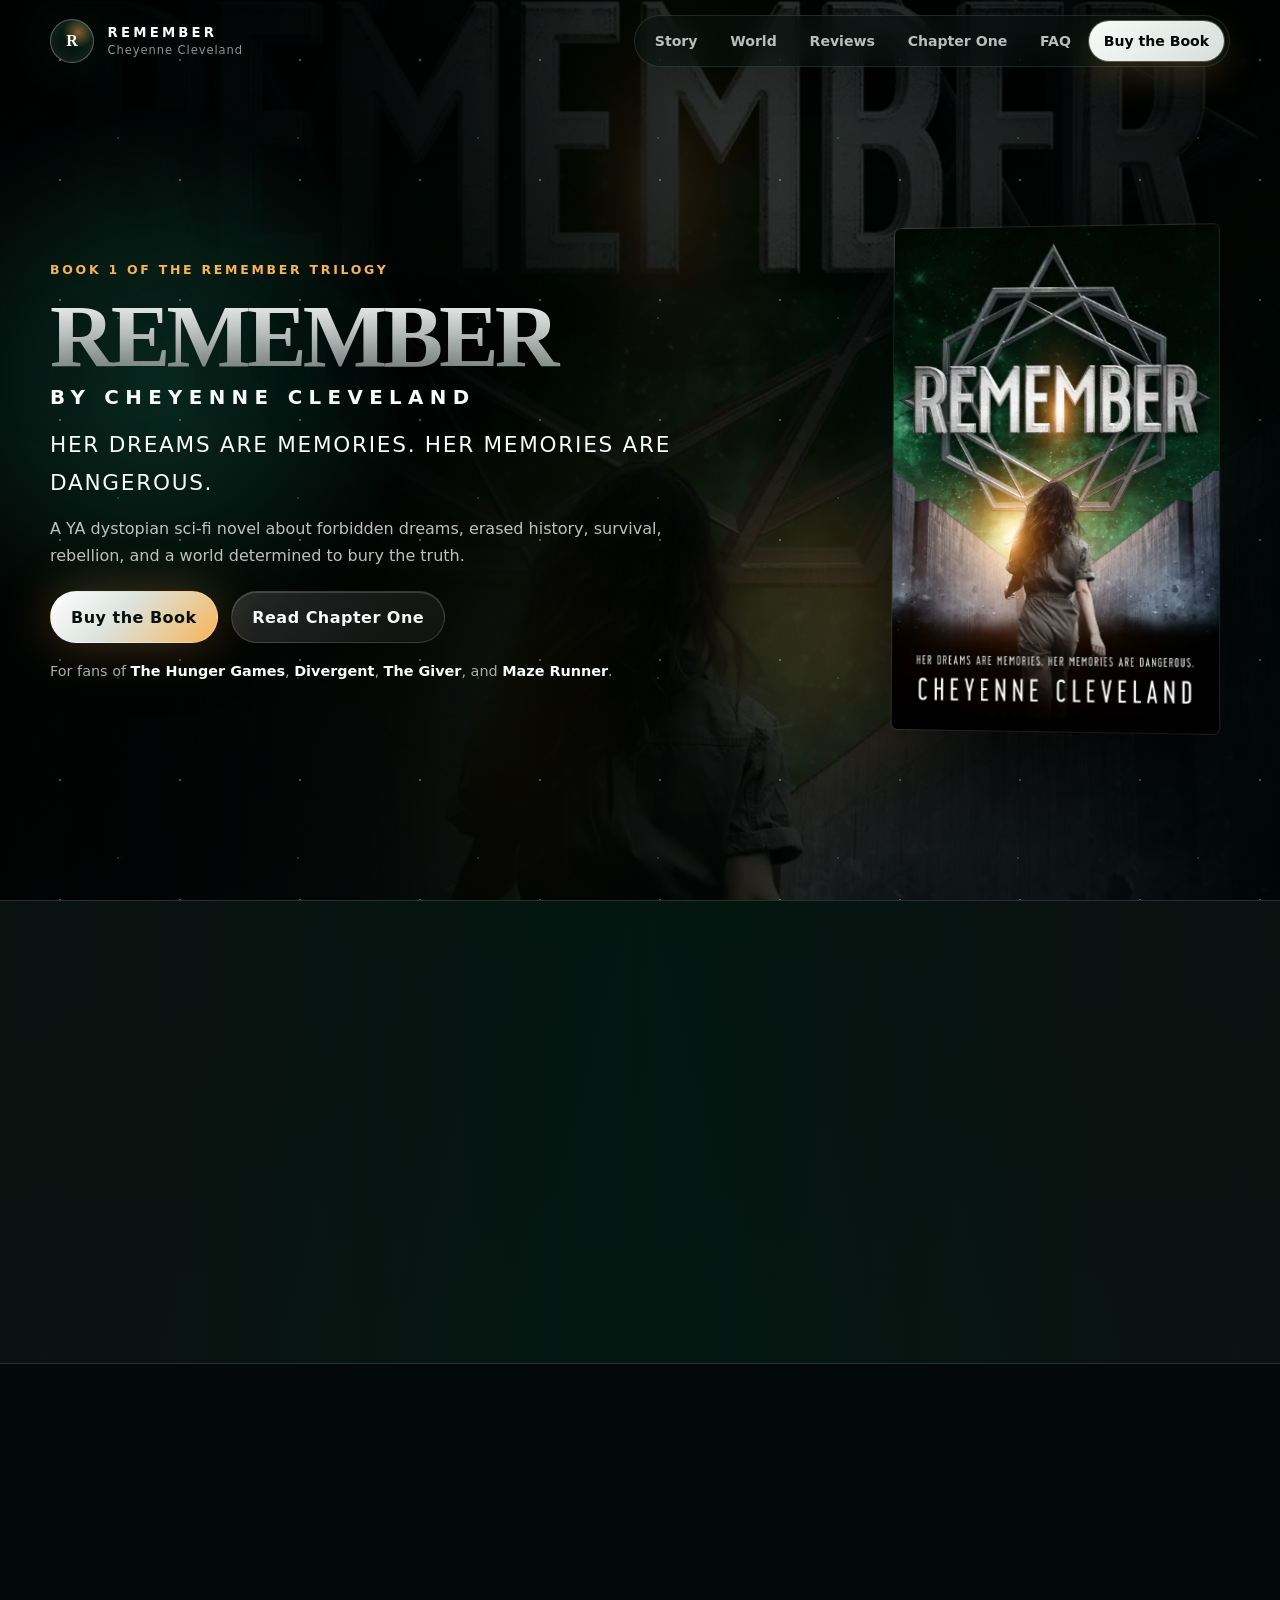
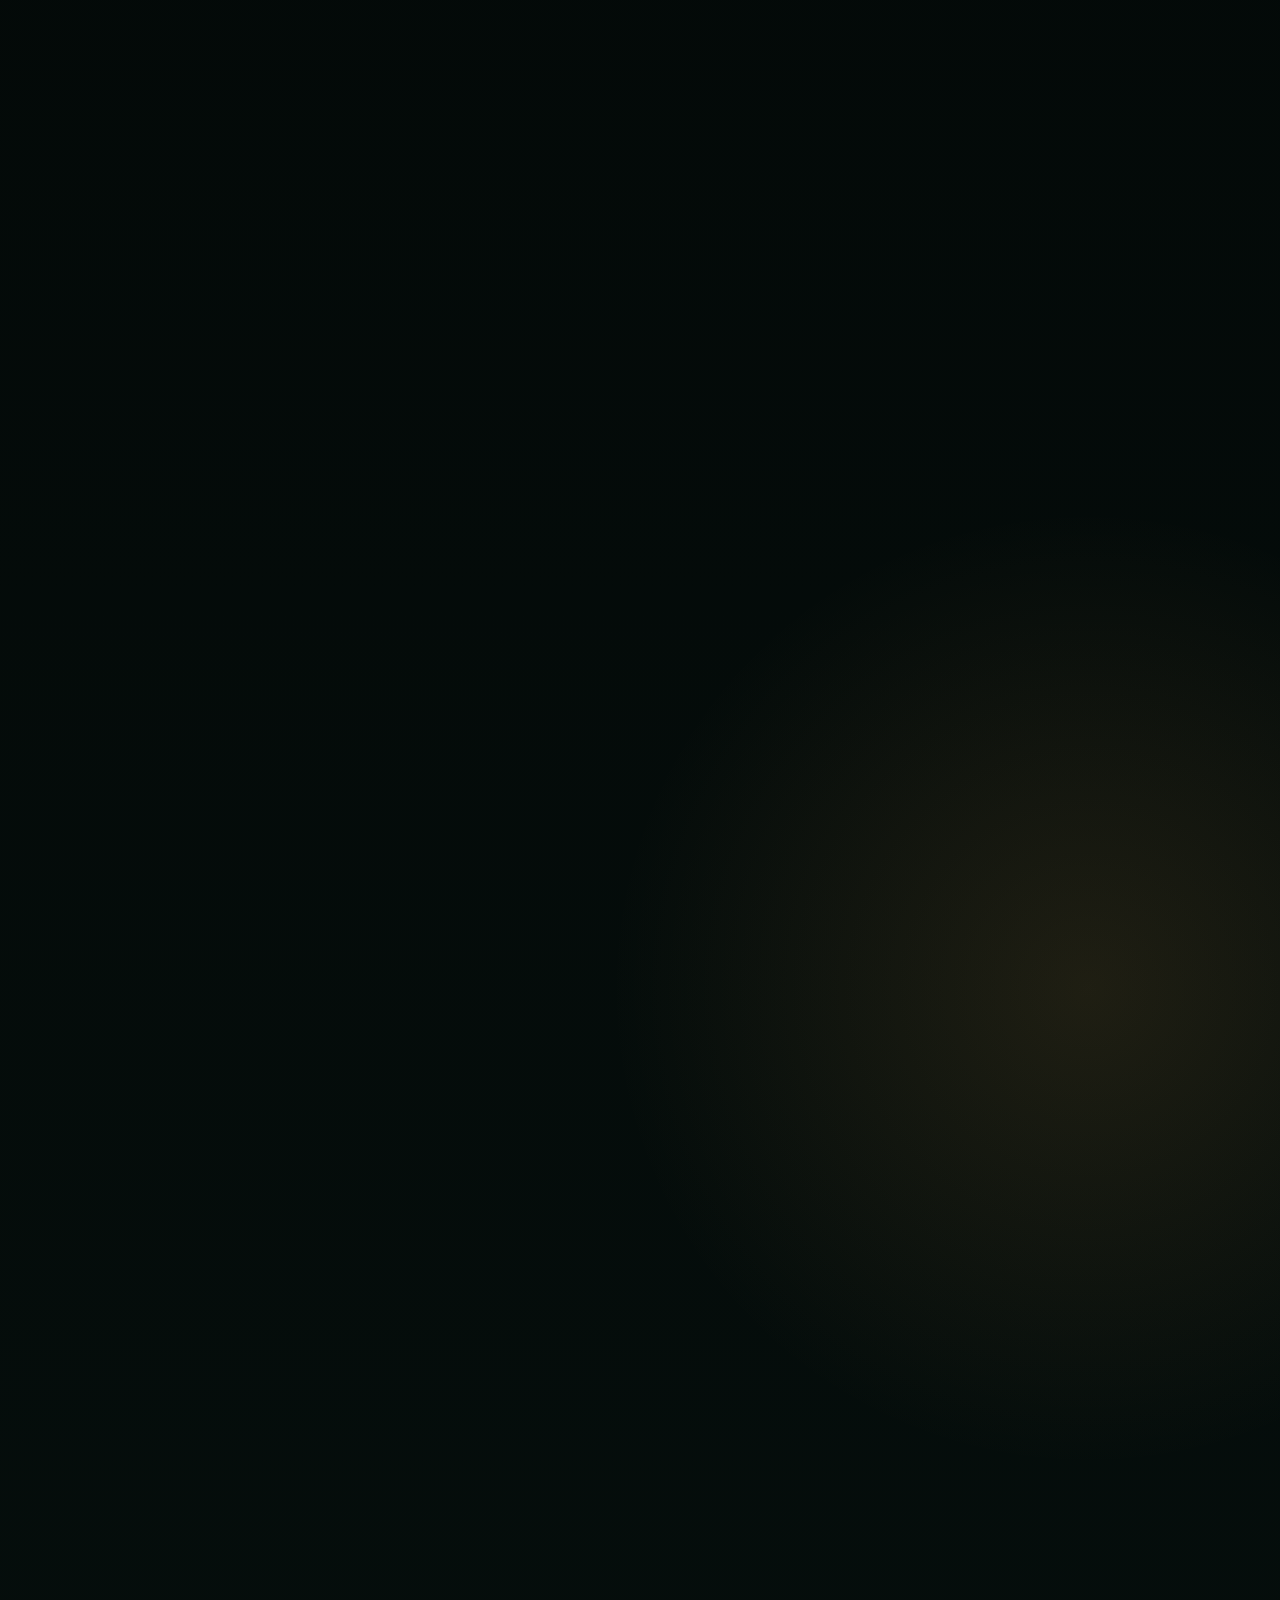
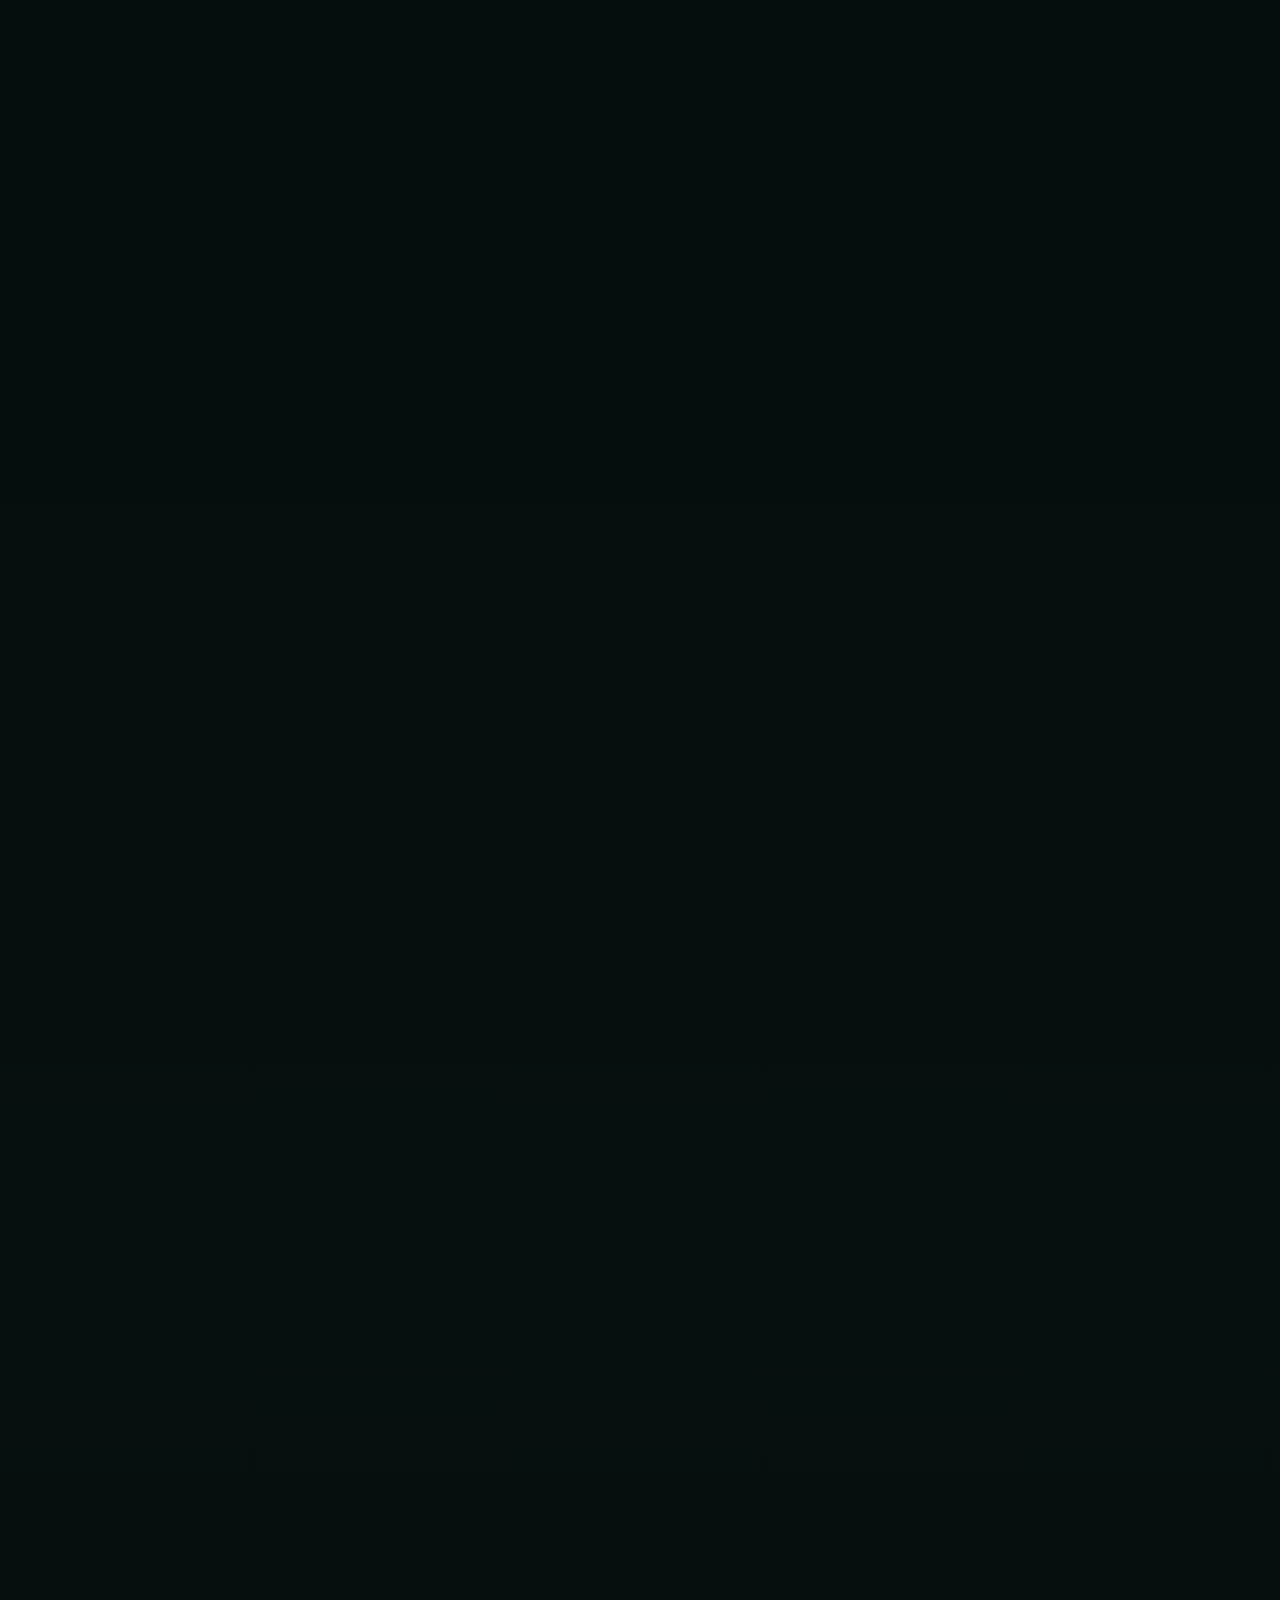
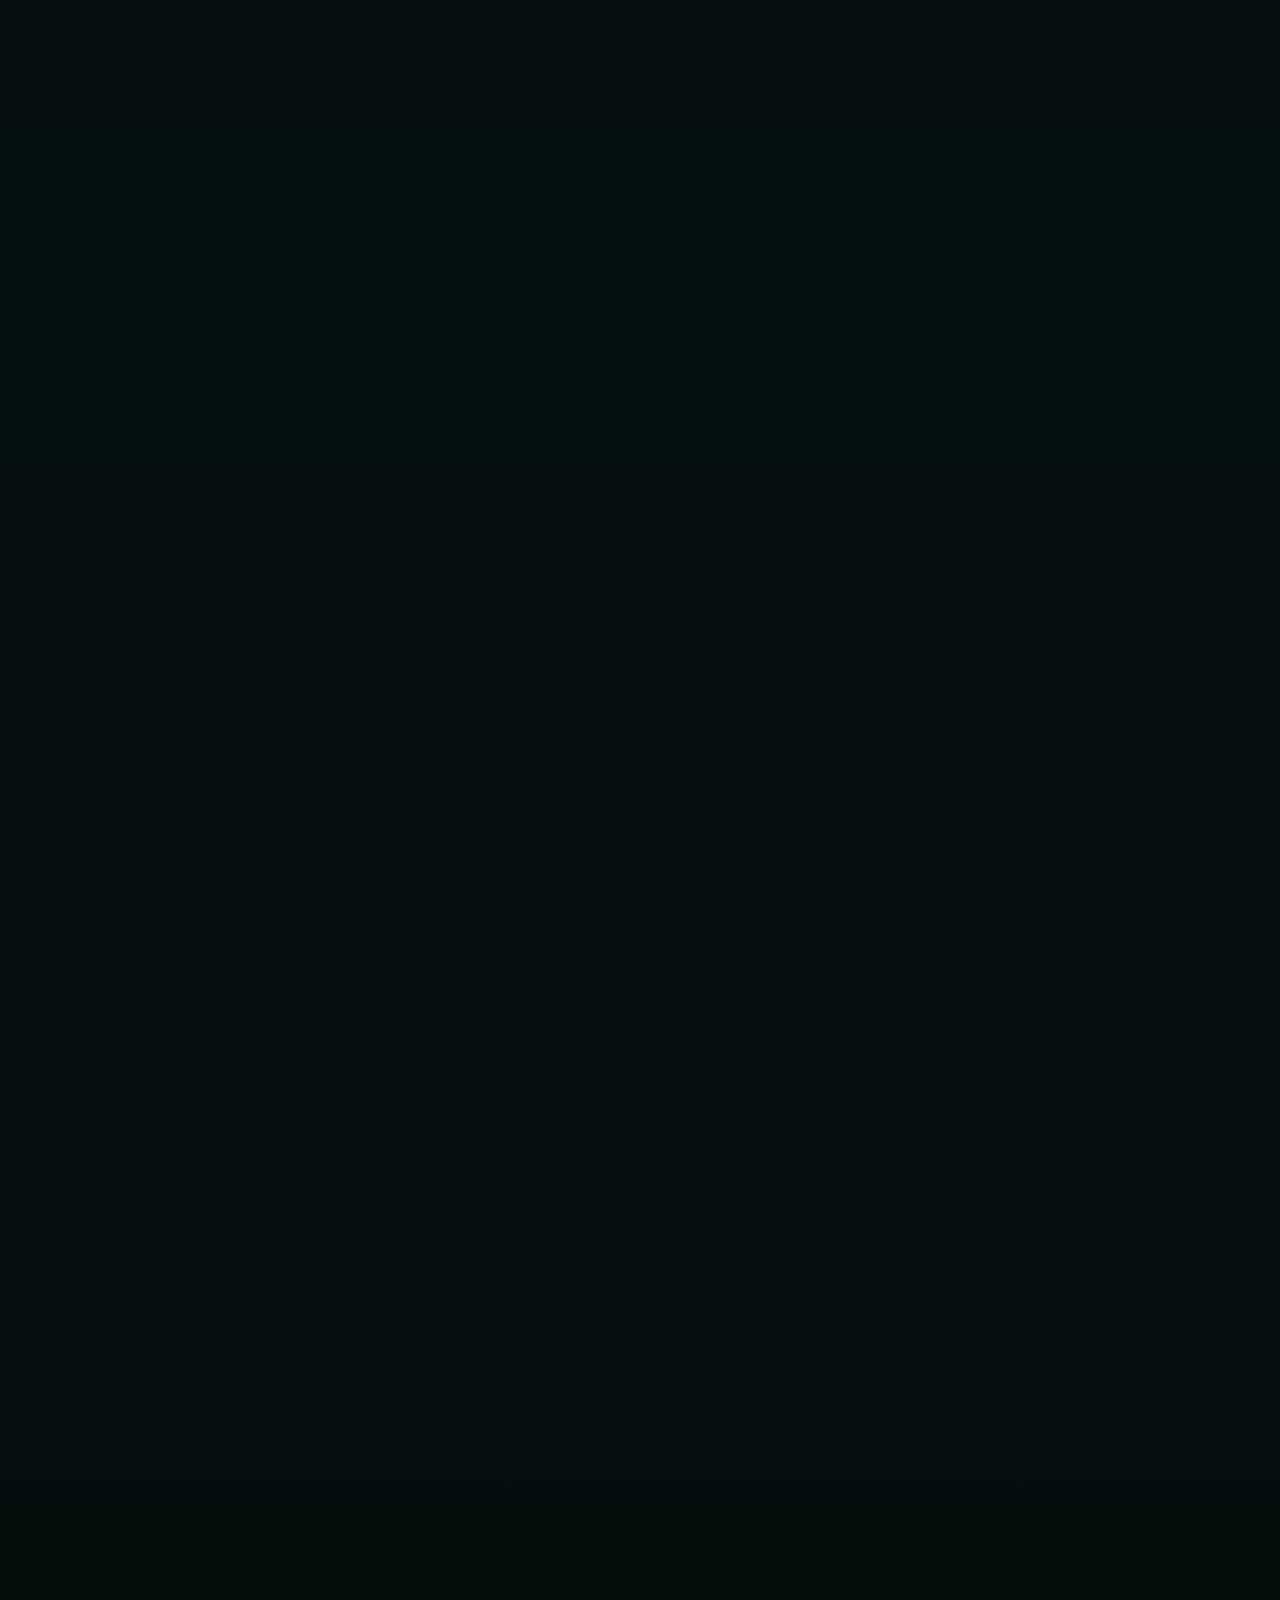
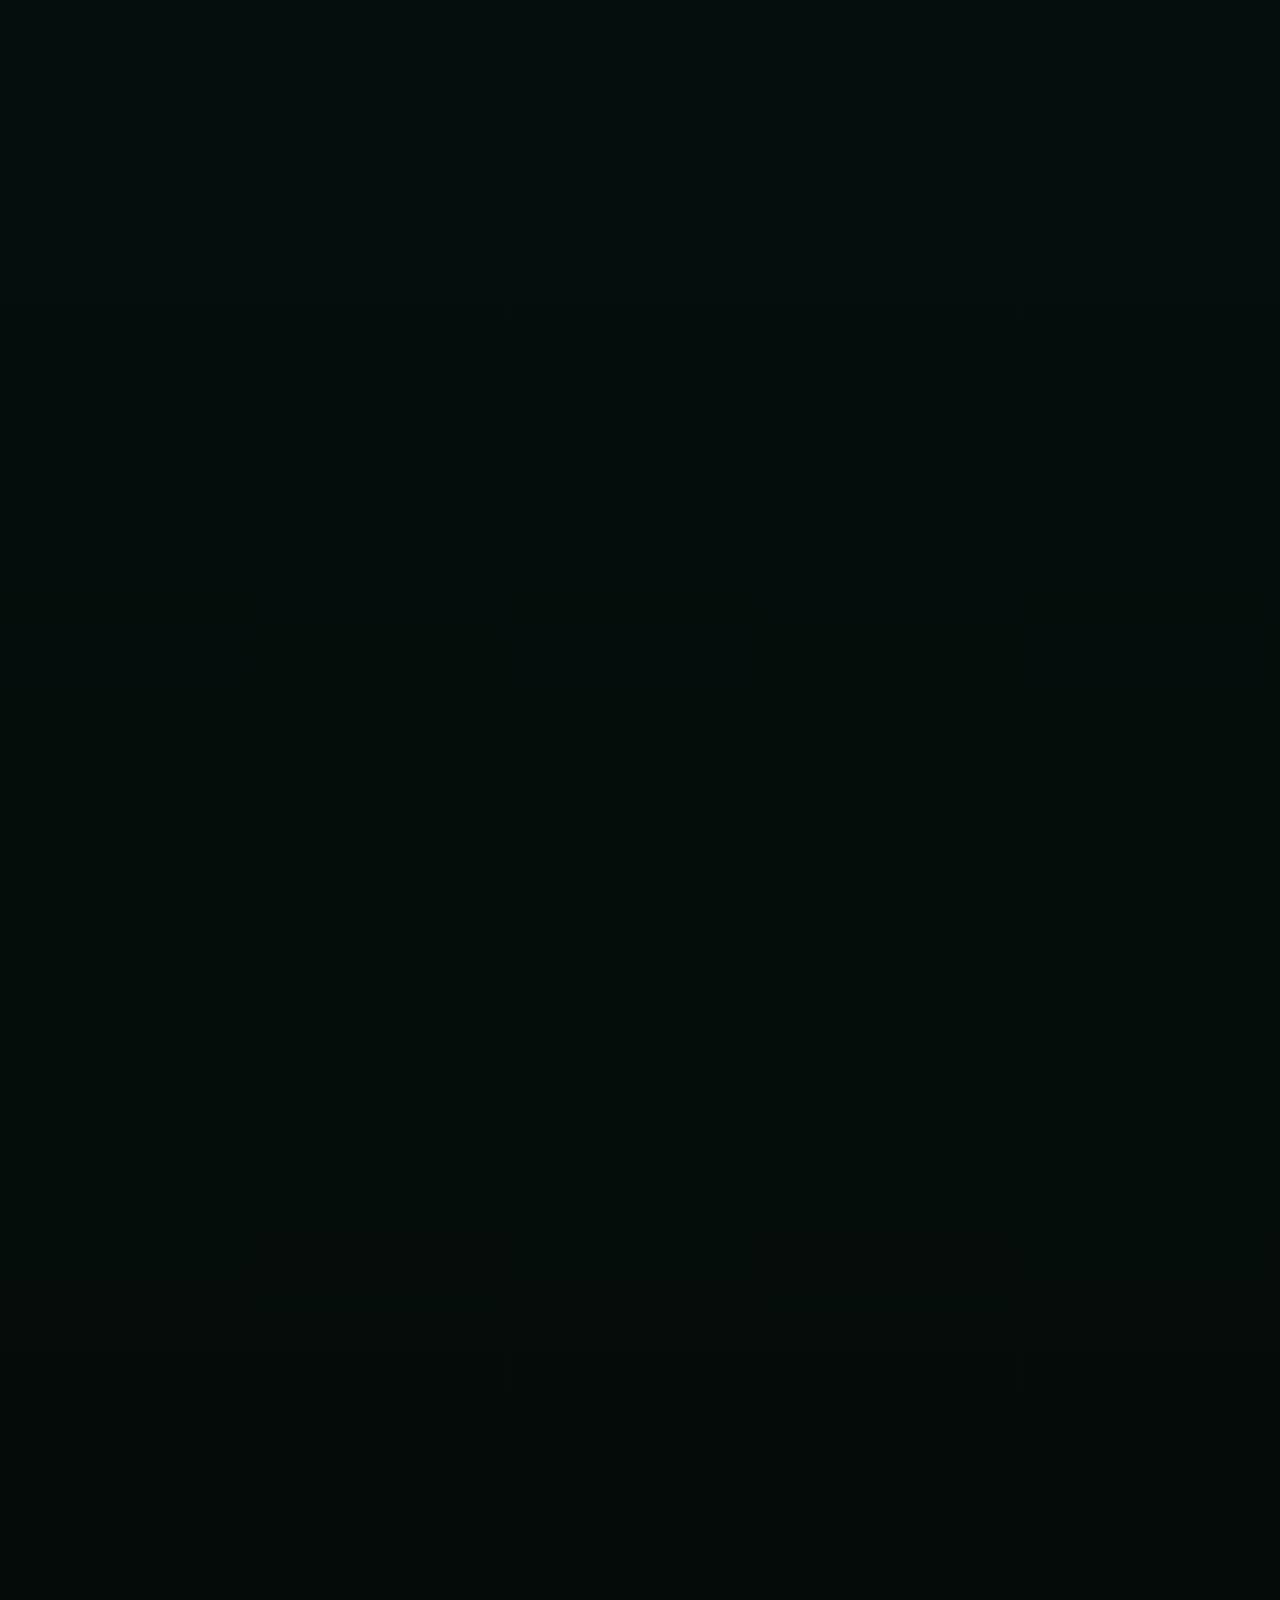
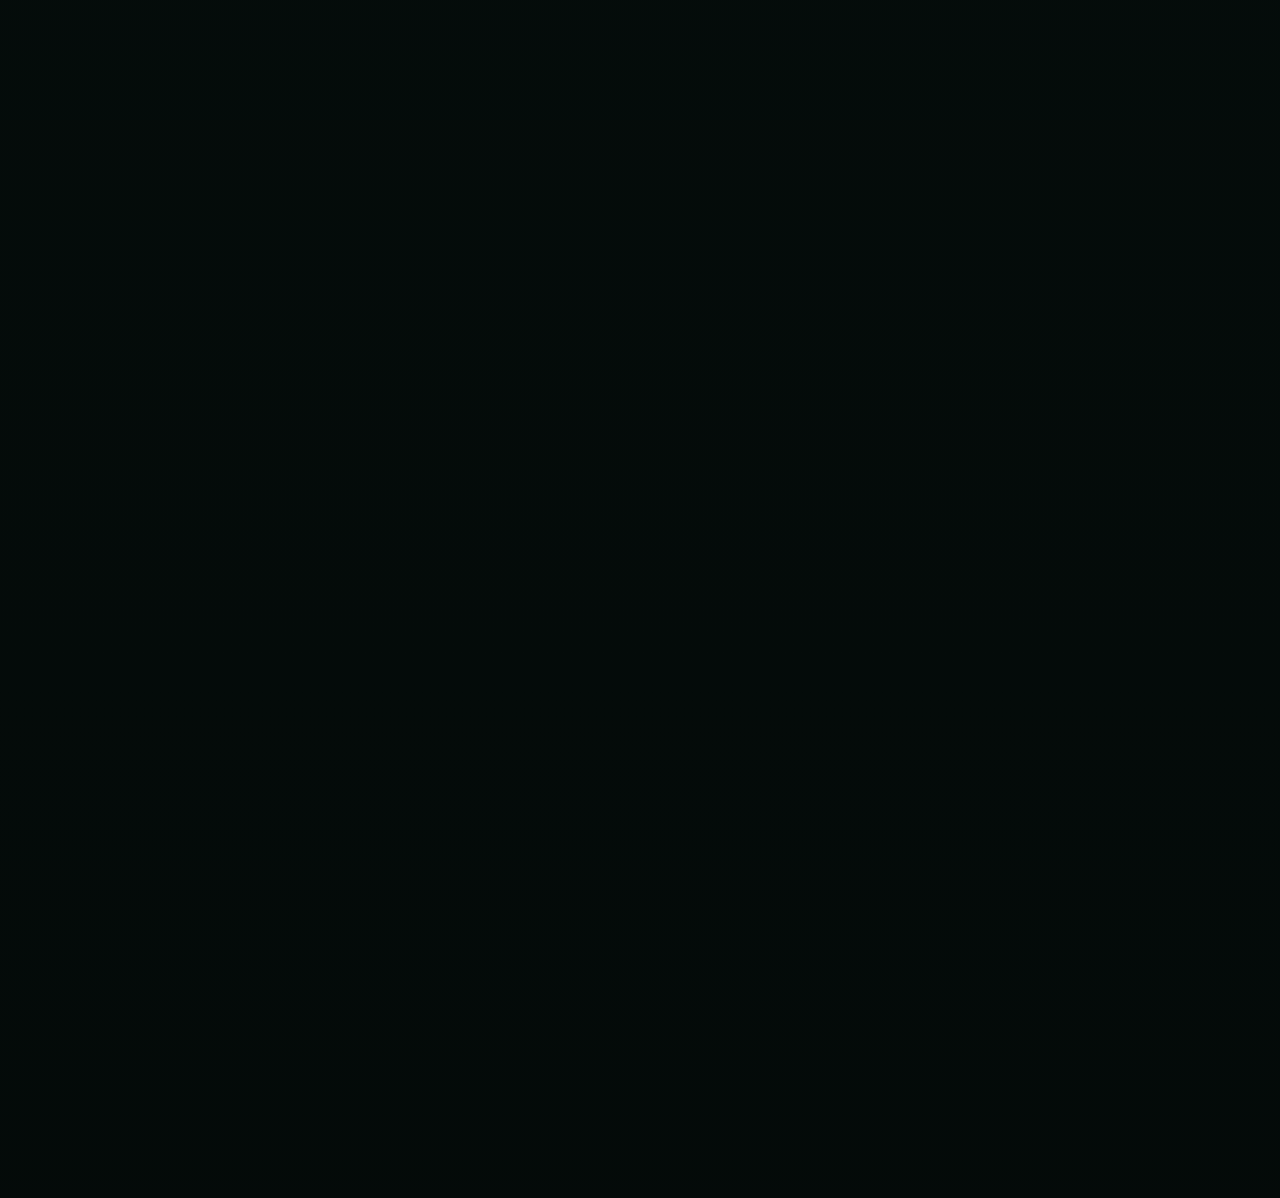
==== index.html @ 7fb5770d "Add files via upload" ====
<!doctype html>
<html lang="en">
<head>
  <meta charset="utf-8">
  <meta name="viewport" content="width=device-width, initial-scale=1">
  <title>Remember by Cheyenne Cleveland | YA Dystopian Sci-Fi Novel</title>
  <meta name="description" content="Discover Remember by Cheyenne Cleveland, a YA dystopian sci-fi novel about dreams, memory, rebellion, survival, faith-enriched hope, and a world determined to erase the truth.">
  <meta name="robots" content="index, follow, max-image-preview:large">
  <meta http-equiv="Content-Security-Policy" content="default-src 'self'; img-src 'self' data: https:; style-src 'self' 'unsafe-inline'; script-src 'self' 'unsafe-inline'; object-src 'none'; base-uri 'self'; form-action 'self'; upgrade-insecure-requests">
  <meta name="author" content="Cheyenne Cleveland">
  <meta name="publisher" content="Cheyenne Cleveland">
  <meta name="keywords" content="Remember by Cheyenne Cleveland, Cheyenne Cleveland author, Remember book, The Remember Trilogy, YA dystopian sci-fi, clean YA dystopian, post-apocalyptic fiction, forbidden dreams, erased history, found family, reluctant hero, underground resistance">
  <meta name="theme-color" content="#08251d">
  <link rel="canonical" href="https://cheyenneclevelandbooks.github.io/">

  <meta property="og:type" content="website">
  <meta property="og:locale" content="en_US">
  <meta property="og:title" content="Remember by Cheyenne Cleveland">
  <meta property="og:description" content="A YA dystopian sci-fi novel for fans of The Hunger Games, Divergent, The Giver, and Maze Runner.">
  <meta property="og:image" content="https://cheyenneclevelandbooks.github.io/remember-by-cheyenne-cleveland-og-image.webp">
  <meta property="og:url" content="https://cheyenneclevelandbooks.github.io/">
  <meta property="og:site_name" content="Remember by Cheyenne Cleveland">

  <meta name="twitter:card" content="summary_large_image">
  <meta name="twitter:title" content="Remember by Cheyenne Cleveland">
  <meta name="twitter:description" content="Her dreams are memories. Her memories are dangerous.">
  <meta name="twitter:image" content="https://cheyenneclevelandbooks.github.io/remember-by-cheyenne-cleveland-og-image.webp">
  <meta name="twitter:url" content="https://cheyenneclevelandbooks.github.io/">

  <link rel="preload" as="image" href="remember-by-cheyenne-cleveland-book-cover.webp" type="image/webp" fetchpriority="high">
  <link rel="icon" type="image/png" sizes="32x32" href="favicon-32.png">
  <link rel="apple-touch-icon" sizes="192x192" href="favicon-192.png">
  <link rel="manifest" href="manifest.webmanifest">
  <link rel="alternate" type="application/pdf" href="chapter-one-teaser.pdf" title="Remember Chapter One Teaser PDF">
  <link rel="alternate" type="text/plain" href="llms.txt" title="AI summary for Remember by Cheyenne Cleveland">
  <style>:root{--black:#020605;--black-2:#07100e;--green-950:#041611;--green-900:#08251d;--green-800:#0f3a2e;--green-500:#13c58a;--emerald:#38f0b3;--gold:#f7b457;--silver:#d8dedb;--mist:#9ba7a4;--concrete:#6e7775;--white:#f7fbf9;--line:rgba(216,222,219,0.18);--glass:rgba(4,18,14,0.72);--glass-strong:rgba(4,18,14,0.9);--shadow:0 24px 80px rgba(0,0,0,0.55);--gold-glow:0 0 50px rgba(247,180,87,0.28);--green-glow:0 0 70px rgba(56,240,179,0.14);--radius-xl:34px;--radius-lg:24px;--radius-md:16px;--shell:1180px;--font-body:Inter,ui-sans-serif,system-ui,-apple-system,BlinkMacSystemFont,"Segoe UI",sans-serif;--font-display:"Optima","Segoe UI",Candara,Georgia,serif;--font-serif:Georgia,"Times New Roman",serif}*{box-sizing:border-box}html{scroll-behavior:smooth}body{margin:0;font-family:var(--font-body);color:var(--white);background:radial-gradient(circle at 50% -10%,rgba(30,145,105,0.24),transparent 36rem),radial-gradient(circle at 85% 20%,rgba(247,180,87,0.11),transparent 30rem),linear-gradient(180deg,var(--black),#06100e 34%,#020605);overflow-x:hidden}body::before{content:"";position:fixed;inset:0;pointer-events:none;z-index:-3;opacity:0.26;background-image:linear-gradient(rgba(255,255,255,0.04) 1px,transparent 1px),linear-gradient(90deg,rgba(255,255,255,0.035) 1px,transparent 1px);background-size:72px 72px;mask-image:radial-gradient(circle at center,black,transparent 72%)}img{max-width:100%;display:block}a{color:inherit;text-decoration:none}p{color:rgba(247,251,249,0.76);line-height:1.75}strong,em{color:var(--white)}.skip-link{position:fixed;left:1rem;top:1rem;transform:translateY(-150%);z-index:1000;padding:0.75rem 1rem;border-radius:999px;background:var(--white);color:var(--black);font-weight:800}.skip-link:focus{transform:translateY(0)}.shell{width:min(var(--shell),calc(100% - 2rem));margin-inline:auto}.site-header{position:fixed;inset:0 0 auto;z-index:50;transition:background 250ms ease,border-color 250ms ease,transform 250ms ease;border-bottom:1px solid transparent}.site-header.is-scrolled{background:rgba(2,6,5,0.74);border-color:rgba(255,255,255,0.09);backdrop-filter:blur(18px)}.nav{min-height:82px;display:flex;align-items:center;justify-content:space-between;gap:1rem}.brand{display:inline-flex;align-items:center;gap:0.85rem;min-width:max-content}.brand-mark{width:44px;height:44px;display:grid;place-items:center;border:1px solid rgba(216,222,219,0.38);border-radius:50%;color:var(--white);background:radial-gradient(circle at 65% 30%,rgba(247,180,87,0.52),rgba(19,197,138,0.12) 38%,rgba(255,255,255,0.06));box-shadow:var(--green-glow),inset 0 0 14px rgba(255,255,255,0.08);font-family:var(--font-serif);font-weight:800}.brand strong{display:block;font-size:0.83rem;letter-spacing:0.24em}.brand small{display:block;margin-top:0.14rem;color:rgba(247,251,249,0.57);font-size:0.72rem;letter-spacing:0.08em}.nav-panel{display:flex;align-items:center;gap:0.25rem;padding:0.34rem;border:1px solid rgba(255,255,255,0.11);border-radius:999px;background:rgba(5,17,14,0.55);box-shadow:0 14px 34px rgba(0,0,0,0.18);backdrop-filter:blur(16px)}.nav-panel a{padding:0.72rem 0.9rem;border-radius:999px;color:rgba(247,251,249,0.74);font-size:0.88rem;font-weight:700;transition:180ms ease}.nav-panel a:hover,.nav-panel a:focus-visible{color:var(--white);background:rgba(255,255,255,0.08);outline:none}.nav-panel .nav-cta{color:var(--black);background:linear-gradient(135deg,var(--white),var(--silver));box-shadow:0 0 0 1px rgba(255,255,255,0.25),0 14px 34px rgba(247,180,87,0.18)}.nav-panel .nav-cta:hover{background:linear-gradient(135deg,var(--gold),#fff0d6);color:#1b1208}.nav-toggle{display:none}.hero{position:relative;min-height:100svh;display:grid;align-items:center;overflow:hidden;padding:clamp(5.4rem,9vh,6.6rem) 0 clamp(1.8rem,4vh,3rem)}.hero-bg{position:absolute;inset:0;z-index:-3;background:linear-gradient(90deg,rgba(2,6,5,0.94) 0%,rgba(2,6,5,0.80) 36%,rgba(2,6,5,0.42) 62%,rgba(2,6,5,0.82) 100%),url('remember-by-cheyenne-cleveland-book-cover.webp') center/cover no-repeat;filter:saturate(1.05) contrast(1.05);opacity:0.48;transform:scale(1.05)}.hero::before,.hero::after{content:"";position:absolute;pointer-events:none;z-index:-2}.hero::before{width:48vw;aspect-ratio:1;left:-12vw;top:8vh;background:radial-gradient(circle,rgba(56,240,179,0.18),transparent 62%);filter:blur(10px)}.hero::after{width:34vw;aspect-ratio:1;right:16vw;bottom:8vh;background:radial-gradient(circle,rgba(247,180,87,0.2),transparent 58%);filter:blur(18px)}.spark-field{position:absolute;inset:0;z-index:-1;opacity:0.34;background-image:radial-gradient(circle,rgba(255,255,255,0.9) 0 1px,transparent 1.3px),radial-gradient(circle,rgba(56,240,179,0.65) 0 1px,transparent 1.2px);background-size:120px 120px,180px 180px;background-position:0 0,28px 48px}.hero-grid{display:grid;grid-template-columns:minmax(0,1.02fr) minmax(260px,0.62fr);gap:clamp(1.5rem,4vw,4rem);align-items:center;min-height:calc(100svh - clamp(7rem,14vh,9.5rem))}.eyebrow{margin:0 0 1rem;color:var(--gold);font-size:0.78rem;font-weight:900;letter-spacing:0.22em;text-transform:uppercase}h1,h2,h3{margin:0;line-height:0.98;letter-spacing:-0.045em;font-family:var(--font-display)}h1{max-width:760px;font-size:clamp(3rem,8.1vw,7.2rem);text-transform:uppercase}h1 span{display:block;background:linear-gradient(180deg,#ffffff 0%,#c7cecb 48%,#798480 100%);-webkit-background-clip:text;color:transparent;text-shadow:0 26px 60px rgba(0,0,0,0.36)}h1 small{display:block;margin-top:0.55rem;color:var(--white);font-family:var(--font-body);font-size:clamp(1rem,1.9vw,1.7rem);font-weight:900;letter-spacing:0.34em;line-height:1.25}h2{font-size:clamp(2.2rem,5.5vw,5.2rem)}h3{font-size:clamp(1.25rem,2vw,1.7rem)}.tagline{margin:1.2rem 0 0;font-size:clamp(1.05rem,2vw,1.55rem);color:var(--white);letter-spacing:0.08em;text-transform:uppercase}.hero-lede{max-width:650px;margin:1.4rem 0 0;font-size:clamp(1.02rem,1.5vw,1.2rem)}.hero-actions,.button-row{display:flex;flex-wrap:wrap;gap:0.85rem;margin-top:2rem}.btn{display:inline-flex;align-items:center;justify-content:center;min-height:52px;padding:0.9rem 1.25rem;border-radius:999px;border:1px solid rgba(255,255,255,0.15);font-weight:900;letter-spacing:0.03em;transition:transform 180ms ease,border-color 180ms ease,background 180ms ease,box-shadow 180ms ease}.btn:hover{transform:translateY(-2px)}.btn:focus-visible,button:focus-visible,a:focus-visible{outline:2px solid var(--gold);outline-offset:4px}.btn-primary{color:#07100d;background:linear-gradient(135deg,#ffffff,#dce3df 42%,#f7b457);box-shadow:var(--gold-glow),0 22px 50px rgba(0,0,0,0.3)}.btn-secondary{color:var(--white);background:linear-gradient(135deg,rgba(255,255,255,0.14),rgba(255,255,255,0.04));box-shadow:inset 0 1px 0 rgba(255,255,255,0.16)}.btn-ghost{color:var(--silver);background:transparent}.btn:hover{border-color:rgba(255,255,255,0.36)}.comparison{margin-top:1.5rem;max-width:720px;font-size:0.96rem;color:rgba(247,251,249,0.68)}.cover-stage{position:relative;justify-self:center;width:min(34vw,390px);max-width:100%;perspective:1400px}.cover-aura{position:absolute;inset:8% -15% -5%;z-index:-1;border-radius:50%;background:radial-gradient(circle at 48% 68%,rgba(247,180,87,0.4),transparent 29%),radial-gradient(circle at 50% 42%,rgba(56,240,179,0.24),transparent 55%);filter:blur(18px)}.cover-stage img{width:100%;max-height:calc(100svh - 9.8rem);object-fit:contain;border-radius:6px;box-shadow:0 30px 110px rgba(0,0,0,0.72),0 0 0 1px rgba(255,255,255,0.15);transform:rotateY(-5deg) rotateX(2deg)}.cover-badge{position:absolute;right:-1.2rem;bottom:10%;padding:0.9rem 1rem;border:1px solid rgba(255,255,255,0.18);border-radius:20px;background:rgba(3,13,10,0.82);backdrop-filter:blur(16px);box-shadow:var(--shadow)}.cover-badge span,.cover-badge strong{display:block}.cover-badge span{color:var(--gold);font-size:0.72rem;letter-spacing:0.15em;text-transform:uppercase}.cover-badge strong{margin-top:0.2rem}.signal-strip{border-block:1px solid rgba(255,255,255,0.12);background:linear-gradient(90deg,rgba(255,255,255,0.04),rgba(19,197,138,0.08),rgba(255,255,255,0.04))}.signal-grid{display:grid;grid-template-columns:repeat(4,1fr);gap:1px}.signal-grid div{padding:1.1rem 1rem;min-height:86px;display:flex;flex-direction:column;justify-content:center;border-left:1px solid rgba(255,255,255,0.09)}.signal-grid div:last-child{border-right:1px solid rgba(255,255,255,0.09)}.signal-grid span{color:var(--mist);font-size:0.75rem;text-transform:uppercase;letter-spacing:0.16em}.signal-grid strong{margin-top:0.25rem;color:var(--white)}.section{padding:clamp(4.5rem,9vw,8rem) 0;position:relative}.two-col,.excerpt-layout,.author-grid,.faq-layout{display:grid;grid-template-columns:0.8fr 1fr;gap:clamp(2rem,6vw,5rem);align-items:start}.prose{padding:clamp(1.4rem,3vw,2.4rem);border:1px solid var(--line);border-radius:var(--radius-xl);background:linear-gradient(145deg,rgba(255,255,255,0.085),rgba(255,255,255,0.025));box-shadow:var(--shadow),inset 0 1px 0 rgba(255,255,255,0.12)}.centered{max-width:820px;margin:0 auto 3rem;text-align:center}.centered p{margin-inline:auto;max-width:680px}.world-section::before,.reviews-section::before,.final-cta::before{content:"";position:absolute;inset:0;z-index:-1;background:radial-gradient(circle at 50% 0,rgba(19,197,138,0.11),transparent 42rem)}.world-grid,.review-grid{display:grid;grid-template-columns:repeat(3,1fr);gap:1rem}.world-card,.review-card,.author-card,.author-details,.excerpt-card,.faq-item{border:1px solid var(--line);border-radius:var(--radius-lg);background:linear-gradient(145deg,rgba(255,255,255,0.08),rgba(255,255,255,0.025)),radial-gradient(circle at 12% 0,rgba(56,240,179,0.12),transparent 42%);box-shadow:0 20px 60px rgba(0,0,0,0.28),inset 0 1px 0 rgba(255,255,255,0.08)}.world-card{min-height:280px;padding:1.4rem;display:flex;flex-direction:column;justify-content:flex-end;transition:transform 200ms ease,border-color 200ms ease}.world-card:hover{transform:translateY(-6px);border-color:rgba(247,180,87,0.35)}.card-index{margin-bottom:auto;color:rgba(247,180,87,0.72);font-family:var(--font-serif);font-size:2.2rem}.world-card p{margin-bottom:0}.split-heading{display:grid;grid-template-columns:1fr 0.7fr;gap:2rem;align-items:end;margin-bottom:2rem}.pill-grid{display:flex;flex-wrap:wrap;gap:0.8rem}.pill-grid span{padding:0.9rem 1rem;border:1px solid rgba(255,255,255,0.13);border-radius:999px;background:rgba(255,255,255,0.055);color:rgba(247,251,249,0.84);box-shadow:inset 0 1px 0 rgba(255,255,255,0.08)}.quote-panel{padding:clamp(2rem,6vw,5rem);border:1px solid rgba(247,180,87,0.22);border-radius:var(--radius-xl);text-align:center;background:radial-gradient(circle at 50% 50%,rgba(247,180,87,0.16),transparent 44%),linear-gradient(135deg,rgba(255,255,255,0.08),rgba(255,255,255,0.02));box-shadow:var(--gold-glow),var(--shadow)}.quote-panel p{margin:0;color:var(--white);font-family:var(--font-serif);font-size:clamp(1.8rem,4vw,4.1rem);line-height:1.15}.quote-panel span{display:block;margin-top:1.2rem;color:var(--gold);letter-spacing:0.14em;text-transform:uppercase}.review-marquee{overflow:hidden;border-block:1px solid rgba(255,255,255,0.1);margin:0 0 2rem;mask-image:linear-gradient(90deg,transparent,black 12%,black 88%,transparent)}.marquee-track{display:flex;width:max-content;gap:2rem;padding:1rem 0;animation:marquee 25s linear infinite}.marquee-track span{color:var(--gold);text-transform:uppercase;letter-spacing:0.14em;font-size:0.8rem;font-weight:900}@keyframes marquee{to{transform:translateX(-50%)}}.review-card{padding:1.4rem;min-height:210px;display:flex;flex-direction:column;justify-content:space-between}.review-card p{margin:0;color:var(--white);font-family:var(--font-serif);font-size:clamp(1.18rem,2vw,1.55rem);line-height:1.35}.review-card footer{margin-top:1.4rem;color:var(--mist);font-weight:800}.review-actions{margin-top:2rem}.excerpt-section{background:linear-gradient(180deg,transparent,rgba(255,255,255,0.03),transparent)}.excerpt-card{padding:clamp(1.5rem,3vw,2.5rem);position:relative}.excerpt-card::before{content:"";position:absolute;inset:1rem;border:1px solid rgba(255,255,255,0.06);border-radius:calc(var(--radius-lg) - 0.6rem);pointer-events:none}.chapter-label{display:inline-flex;margin-bottom:1.4rem;color:var(--gold);text-transform:uppercase;letter-spacing:0.16em;font-size:0.75rem;font-weight:900}.excerpt-card p{color:var(--white);font-family:var(--font-serif);font-size:clamp(1.1rem,2vw,1.45rem);line-height:1.6}.excerpt-card .excerpt-note{color:var(--mist);font-family:var(--font-body);font-size:0.9rem}.buy-panel{display:grid;grid-template-columns:0.8fr 1.2fr;gap:2rem;align-items:center;padding:clamp(1.6rem,4vw,3.2rem);border:1px solid rgba(247,180,87,0.24);border-radius:var(--radius-xl);background:radial-gradient(circle at 85% 40%,rgba(247,180,87,0.22),transparent 34%),linear-gradient(135deg,rgba(19,197,138,0.14),rgba(255,255,255,0.04));box-shadow:var(--shadow),var(--gold-glow)}.buy-grid{display:grid;grid-template-columns:repeat(2,1fr);gap:0.85rem}.buy-grid a{padding:1.2rem;min-height:106px;border-radius:var(--radius-md);border:1px solid rgba(255,255,255,0.14);background:rgba(0,0,0,0.25);transition:transform 180ms ease,border-color 180ms ease,background 180ms ease}.buy-grid a:hover{transform:translateY(-4px);border-color:rgba(247,180,87,0.42);background:rgba(255,255,255,0.07)}.buy-grid span{display:block;color:var(--mist);font-size:0.76rem;text-transform:uppercase;letter-spacing:0.16em}.buy-grid strong{display:block;margin-top:0.34rem;font-size:1.2rem}.author-card,.author-details{padding:clamp(1.5rem,3vw,2.4rem)}.author-monogram{width:78px;height:78px;display:grid;place-items:center;margin-bottom:1.6rem;border-radius:50%;border:1px solid rgba(255,255,255,0.17);background:radial-gradient(circle at 65% 30%,rgba(247,180,87,0.44),rgba(56,240,179,0.12));font-family:var(--font-serif);font-size:1.6rem;font-weight:900;box-shadow:var(--green-glow)}.social-links{display:flex;flex-wrap:wrap;gap:0.7rem;margin-top:1.3rem}.social-links a{padding:0.7rem 0.9rem;border:1px solid rgba(255,255,255,0.12);border-radius:999px;color:var(--silver);background:rgba(255,255,255,0.04)}dl{margin:1.5rem 0 0}dl div{display:grid;grid-template-columns:0.42fr 1fr;gap:1rem;padding:0.9rem 0;border-bottom:1px solid rgba(255,255,255,0.09)}dt{color:var(--mist);font-weight:800}dd{margin:0;color:var(--white)}.faq-layout{grid-template-columns:0.7fr 1.3fr}.faq-list{display:grid;gap:0.85rem}.faq-item{overflow:hidden}.faq-item button{width:100%;border:0;color:var(--white);background:transparent;cursor:pointer;padding:1.1rem 1.2rem;text-align:left;font:inherit;font-weight:900;display:flex;justify-content:space-between;gap:1rem}.faq-item button::after{content:"+";color:var(--gold);font-size:1.25rem}.faq-item.is-open button::after{content:"−"}.faq-item div{display:grid;grid-template-rows:0fr;transition:grid-template-rows 220ms ease}.faq-item div>p{overflow:hidden;margin:0;padding:0 1.2rem}.faq-item.is-open div{grid-template-rows:1fr}.faq-item.is-open div>p{padding-bottom:1.2rem}.final-panel{padding:clamp(2rem,6vw,5rem);border-radius:var(--radius-xl);text-align:center;border:1px solid rgba(255,255,255,0.14);background:radial-gradient(circle at 50% 0%,rgba(56,240,179,0.17),transparent 38rem),linear-gradient(135deg,rgba(2,6,5,0.92),rgba(6,30,23,0.86));box-shadow:var(--shadow),var(--green-glow)}.final-panel p{max-width:690px;margin-inline:auto}.centered-buttons{justify-content:center}.site-footer{padding:4rem 0 2rem;border-top:1px solid rgba(255,255,255,0.11);background:rgba(0,0,0,0.26)}.footer-grid{display:grid;grid-template-columns:1.45fr repeat(3,1fr);gap:2rem}.site-footer h3{margin-bottom:1rem;font-size:1rem;letter-spacing:0.04em}.site-footer a{display:block;color:rgba(247,251,249,0.66);margin:0.52rem 0;transition:color 180ms ease}.site-footer a:hover{color:var(--gold)}.footer-brand{margin-bottom:1rem}.footer-bottom{margin-top:2.5rem;padding-top:1.3rem;border-top:1px solid rgba(255,255,255,0.08)}.footer-bottom a{display:inline;color:var(--silver);text-decoration:underline;text-underline-offset:4px}.reveal{opacity:0;transform:translateY(24px);transition:opacity 650ms ease,transform 650ms ease}.reveal.is-visible{opacity:1;transform:translateY(0)}.hero .reveal{opacity:1;transform:none}@media (max-width:980px){.nav-toggle{display:inline-flex;width:48px;height:48px;border:1px solid rgba(255,255,255,0.16);border-radius:50%;background:rgba(255,255,255,0.06);align-items:center;justify-content:center;flex-direction:column;gap:5px}.nav-toggle span{width:18px;height:2px;background:var(--white);border-radius:999px;transition:transform 180ms ease,opacity 180ms ease}.nav-toggle[aria-expanded="true"] span:nth-child(1){transform:translateY(7px) rotate(45deg)}.nav-toggle[aria-expanded="true"] span:nth-child(2){opacity:0}.nav-toggle[aria-expanded="true"] span:nth-child(3){transform:translateY(-7px) rotate(-45deg)}.nav-panel{position:fixed;top:92px;left:1rem;right:1rem;display:grid;border-radius:24px;padding:0.7rem;background:rgba(2,6,5,0.92);opacity:0;visibility:hidden;transform:translateY(-8px);transition:180ms ease}.nav-panel.is-open{opacity:1;visibility:visible;transform:translateY(0)}.nav-panel a{padding:0.92rem 1rem}.hero-grid,.two-col,.excerpt-layout,.author-grid,.faq-layout,.buy-panel,.split-heading{grid-template-columns:1fr}.hero{min-height:100svh;padding:5.4rem 0 2.5rem;text-align:center}.hero-grid{min-height:calc(100svh - 7.9rem);align-content:center;gap:1.25rem}.hero-copy{order:1}.cover-stage{order:2;width:min(54vw,320px)}.cover-stage img{max-height:43svh;transform:none;margin-inline:auto}.hero-actions{justify-content:center}.comparison{margin-inline:auto}.signal-grid{grid-template-columns:repeat(2,1fr)}.world-grid,.review-grid{grid-template-columns:1fr}.buy-grid{grid-template-columns:1fr}.footer-grid{grid-template-columns:1fr 1fr}}@media (max-width:620px){.shell{width:min(100% - 1.1rem,var(--shell))}.nav{min-height:74px}.brand small{display:none}.brand strong{font-size:0.75rem;letter-spacing:0.18em}.brand-mark{width:38px;height:38px}.hero{min-height:100svh;padding:5rem 0 1.7rem}.hero-grid{min-height:calc(100svh - 6.7rem);gap:0.95rem}.cover-stage{width:min(74vw,280px)}.cover-stage img{max-height:36svh;transform:none}.cover-badge{display:none}h1{font-size:clamp(2.15rem,13.6vw,3.9rem)}h1 small{font-size:clamp(0.85rem,4.6vw,1.1rem);letter-spacing:0.18em;margin-top:0.35rem}.tagline{font-size:0.92rem;letter-spacing:0.07em}.btn{width:100%}.signal-grid{grid-template-columns:1fr}.signal-grid div{border-inline:0;border-bottom:1px solid rgba(255,255,255,0.08)}.section{padding:4rem 0}.prose,.world-card,.review-card,.author-card,.author-details,.excerpt-card,.buy-panel,.final-panel,.quote-panel{border-radius:22px}.pill-grid span{width:100%;justify-content:center;text-align:center}dl div{grid-template-columns:1fr;gap:0.25rem}.footer-grid{grid-template-columns:1fr}}@media (max-width:430px){.hero{padding-top:4.8rem}.hero-grid{gap:0.75rem}.eyebrow{margin-bottom:0.55rem;font-size:0.68rem;letter-spacing:0.18em}.tagline{margin-top:0.7rem}.hero-lede{margin-top:0.8rem;font-size:0.9rem;line-height:1.55}.hero-actions{margin-top:1rem;gap:0.55rem}.btn{min-height:46px;padding:0.75rem 1rem}.comparison{margin-top:0.8rem;font-size:0.82rem;line-height:1.5}.cover-stage{width:min(68vw,230px)}.cover-stage img{max-height:31svh}}@media (prefers-reduced-motion:reduce){*,*::before,*::after{animation-duration:0.01ms !important;animation-iteration-count:1 !important;scroll-behavior:auto !important;transition-duration:0.01ms !important}.reveal{opacity:1;transform:none}}.review-note{max-width:760px;margin:1.6rem auto 0;color:var(--fog);font-size:.92rem;text-align:center;line-height:1.7}.review-groups{display:grid;gap:clamp(2.4rem,5vw,4rem)}.review-group{display:grid;gap:1.1rem}.review-group-header{display:flex;align-items:end;justify-content:space-between;gap:1rem;padding-bottom:.85rem;border-bottom:1px solid rgba(255,255,255,0.12)}.review-group-header .eyebrow{margin:0 0 .35rem}.review-group-header h3{margin:0;max-width:820px;font-family:var(--font-serif);font-size:clamp(1.35rem,2.6vw,2.25rem);line-height:1.15;color:var(--white)}.review-card footer{display:grid;gap:.45rem}.review-card footer strong{color:var(--mist);font-weight:900}.review-card footer small{color:rgba(209,218,214,.68);font-size:.76rem;line-height:1.35;letter-spacing:.04em;text-transform:uppercase}.review-note strong{color:var(--white)}@media (max-width:760px){.review-group-header{display:block}}.review-source{width:max-content;display:inline-flex;align-items:center;gap:.45rem;margin-bottom:1rem;padding:.36rem .62rem;border:1px solid rgba(247,180,87,.22);border-radius:999px;color:rgba(247,180,87,.88);background:rgba(247,180,87,.075);font-size:.68rem;font-weight:900;letter-spacing:.12em;text-transform:uppercase}.review-source::before{content:"";width:.34rem;height:.34rem;border-radius:50%;background:currentColor;box-shadow:0 0 18px rgba(247,180,87,.42)}.review-card{position:relative;overflow:hidden}.review-card::after{content:"”";position:absolute;right:1.1rem;bottom:-.85rem;color:rgba(255,255,255,.045);font-family:var(--font-serif);font-size:8rem;line-height:1;pointer-events:none}.review-card footer{position:relative;z-index:1}.review-note{max-width:none;margin-top:1.4rem;color:rgba(209,218,214,.62);font-size:.82rem;letter-spacing:.02em}.review-group-header h3{letter-spacing:-.02em}@media (max-width:760px){.review-source{font-size:.64rem}.review-note{text-align:left}}@media (min-width:981px){.hero{min-height:100svh;padding:clamp(4.7rem,7.2vh,5.8rem) 0 clamp(1rem,2.2vh,1.8rem)}.hero-bg{background:linear-gradient(90deg,rgba(2,6,5,0.985) 0%,rgba(2,6,5,0.92) 30%,rgba(2,6,5,0.64) 58%,rgba(2,6,5,0.86) 100%),radial-gradient(circle at 24% 55%,rgba(2,6,5,0.7),transparent 34rem),url('remember-by-cheyenne-cleveland-book-cover.webp') center/cover no-repeat;opacity:0.52;transform:scale(1.02)}.hero-grid{grid-template-columns:minmax(0,1.08fr) minmax(240px,0.48fr);min-height:calc(100svh - 7rem);gap:clamp(1.2rem,3vw,3rem);align-items:center}.hero-copy{max-width:760px;padding-block:.4rem}.hero-copy .eyebrow{margin-bottom:.72rem}h1{max-width:700px;font-size:clamp(3rem,7vw,6.45rem)}h1 small{margin-top:.38rem;font-size:clamp(.95rem,1.55vw,1.35rem);letter-spacing:.32em}.tagline{margin-top:.95rem;font-size:clamp(1rem,1.7vw,1.35rem)}.hero-lede{margin-top:.9rem;max-width:620px;font-size:clamp(.98rem,1.25vw,1.08rem);line-height:1.68}.hero-actions{margin-top:1.35rem}.comparison{margin-top:1.05rem;max-width:620px;font-size:.9rem;line-height:1.55}.cover-stage{width:min(28vw,340px);align-self:center}.cover-stage img{max-height:min(62svh,505px);width:auto;margin-inline:auto}.cover-aura{inset:4% -14% -8%}.cover-badge{display:none}}@media (min-width:981px) and (max-height:760px){.nav{min-height:72px}.brand-mark{width:40px;height:40px}.hero{padding-top:4.4rem;padding-bottom:.9rem}.hero-grid{min-height:calc(100svh - 5.8rem)}h1{font-size:clamp(2.8rem,6.5vw,5.9rem)}.tagline{font-size:clamp(.98rem,1.55vw,1.22rem)}.hero-lede{font-size:.98rem;line-height:1.58}.btn{min-height:48px;padding:.78rem 1.1rem}.cover-stage{width:min(25vw,315px)}.cover-stage img{max-height:min(60svh,460px)}}@media (max-width:980px){.cover-badge{display:none}.hero-bg{background:linear-gradient(180deg,rgba(2,6,5,.92) 0%,rgba(2,6,5,.72) 50%,rgba(2,6,5,.95) 100%),url('remember-by-cheyenne-cleveland-book-cover.webp') center/cover no-repeat;opacity:.5}}@media (max-width:620px){.hero-copy .eyebrow{margin-bottom:.45rem}.hero-actions{margin-top:.9rem}.comparison{display:none}}.section,.signal-strip,.site-footer{content-visibility:auto;contain-intrinsic-size:auto 720px}.hero,.site-header{content-visibility:visible}@media (prefers-reduced-motion:reduce){*,*::before,*::after{animation-duration:0.01ms !important;animation-iteration-count:1 !important;scroll-behavior:auto !important;transition-duration:0.01ms !important}}</style>

  <script type="application/ld+json">

{
  "@context": "https://schema.org",
  "@graph": [
    {
      "@type": "WebSite",
      "@id": "https://cheyenneclevelandbooks.github.io/#website",
      "url": "https://cheyenneclevelandbooks.github.io/",
      "name": "Remember by Cheyenne Cleveland",
      "description": "Official website for Remember by Cheyenne Cleveland, Book 1 of The Remember Trilogy.",
      "inLanguage": "en",
      "publisher": {
        "@id": "https://cheyenneclevelandbooks.github.io/#cheyenne-cleveland"
      }
    },
    {
      "@type": "WebPage",
      "@id": "https://cheyenneclevelandbooks.github.io/#webpage",
      "url": "https://cheyenneclevelandbooks.github.io/",
      "name": "Remember by Cheyenne Cleveland | YA Dystopian Sci-Fi Novel",
      "description": "Discover Remember by Cheyenne Cleveland, a YA dystopian sci-fi novel about forbidden dreams, erased history, survival, rebellion, and hope.",
      "isPartOf": {
        "@id": "https://cheyenneclevelandbooks.github.io/#website"
      },
      "about": {
        "@id": "https://cheyenneclevelandbooks.github.io/#remember-book"
      },
      "primaryImageOfPage": {
        "@type": "ImageObject",
        "url": "https://cheyenneclevelandbooks.github.io/remember-by-cheyenne-cleveland-og-image.webp"
      },
      "inLanguage": "en"
    },
    {
      "@type": "Person",
      "@id": "https://cheyenneclevelandbooks.github.io/#cheyenne-cleveland",
      "name": "Cheyenne Cleveland",
      "jobTitle": "Author",
      "description": "Cheyenne Cleveland is the author of Remember and creator of The Remember Trilogy.",
      "url": "https://cheyenneclevelandbooks.github.io/#author",
      "sameAs": [
        "https://www.instagram.com/cheyenne.cleveland.author?utm_source=ig_web_button_share_sheet&igsh=ZDNlZDc0MzIxNw==",
        "https://www.youtube.com/@CheyenneClevelandAuthor",
        "https://linktr.ee/cheyenne.cleveland.author?utm_source=ig&utm_medium=social&utm_content=link_in_bio&fbclid=PAZXh0bgNhZW0CMTEAc3J0YwZhcHBfaWQPOTM2NjE5NzQzMzkyNDU5AAGntFOL5a4BpzJiRZZQ5faudjikq1e_80OchHaBJgvJqs51TjVlB5s2qZBUyFU_aem_kTA1FSzQOn9ajGS3ylFiAQ"
      ]
    },
    {
      "@type": "Book",
      "@id": "https://cheyenneclevelandbooks.github.io/#remember-book",
      "url": "https://cheyenneclevelandbooks.github.io/",
      "name": "Remember",
      "alternateName": "Remember (The Remember Trilogy Book 1)",
      "author": {
        "@id": "https://cheyenneclevelandbooks.github.io/#cheyenne-cleveland"
      },
      "bookSeries": "The Remember Trilogy",
      "genre": [
        "Young Adult Dystopian Science Fiction",
        "Clean YA Dystopian",
        "Post-Apocalyptic Science Fiction",
        "Faith-enriched dystopian fiction"
      ],
      "keywords": "YA dystopian sci-fi, clean YA dystopian, forbidden dreams, erased history, post-apocalyptic fiction, found family, reluctant hero, underground resistance, government experiments, The Remember Trilogy",
      "isbn": [
        "979-8-9936886-0-2",
        "979-8-9936886-1-9"
      ],
      "datePublished": "2026",
      "bookFormat": [
        "https://schema.org/EBook",
        "https://schema.org/Paperback"
      ],
      "image": "https://cheyenneclevelandbooks.github.io/remember-by-cheyenne-cleveland-book-cover.webp",
      "description": "In the aftermath of the Last War, humanity has lost the ability to dream. Yet inside the United Regime’s concrete walls, Reyna carries a secret that could change everything. Remember is a YA dystopian sci-fi novel about memory, survival, rebellion, faith-enriched hope, and a world determined to erase the truth.",
      "audience": {
        "@type": "Audience",
        "audienceType": "Young adult dystopian readers"
      },
      "sameAs": [
        "https://www.amazon.com/dp/B0G5HDNZ91",
        "https://www.amazon.com/dp/B0G5637RGJ",
        "https://books.apple.com/us/book/remember/id6756193787?ign-itscg=30200",
        "https://payhip.com/b/EWGFY",
        "https://www.goodreads.com/book/show/244809599/reviews?reviewFilters=eyJhZnRlciI6Ik5UTXNNVGMzTVRBeE56TXdORE13TlEifQ%3D%3D"
      ],
      "offers": [
        {
          "@type": "Offer",
          "name": "Amazon Paperback",
          "url": "https://www.amazon.com/dp/B0G5HDNZ91",
          "availability": "https://schema.org/InStock"
        },
        {
          "@type": "Offer",
          "name": "Amazon Kindle eBook",
          "url": "https://www.amazon.com/dp/B0G5637RGJ",
          "availability": "https://schema.org/InStock"
        },
        {
          "@type": "Offer",
          "name": "Apple Books",
          "url": "https://books.apple.com/us/book/remember/id6756193787?ign-itscg=30200",
          "availability": "https://schema.org/InStock"
        },
        {
          "@type": "Offer",
          "name": "Payhip Direct",
          "url": "https://payhip.com/b/EWGFY",
          "availability": "https://schema.org/InStock"
        }
      ]
    },
    {
      "@type": "FAQPage",
      "@id": "https://cheyenneclevelandbooks.github.io/#faq",
      "url": "https://cheyenneclevelandbooks.github.io/#faq",
      "mainEntity": [
        {
          "@type": "Question",
          "name": "What is Remember by Cheyenne Cleveland about?",
          "acceptedAnswer": {
            "@type": "Answer",
            "text": "Remember is a YA dystopian sci-fi novel set after the Last War, in a world where humanity has lost the ability to dream. Reyna still dreams, and those dreams make her a target of the United Regime."
          }
        },
        {
          "@type": "Question",
          "name": "Is Remember part of a series?",
          "acceptedAnswer": {
            "@type": "Answer",
            "text": "Yes. Remember is Book 1 of The Remember Trilogy by Cheyenne Cleveland."
          }
        },
        {
          "@type": "Question",
          "name": "Is Remember a clean YA book?",
          "acceptedAnswer": {
            "@type": "Answer",
            "text": "Remember is positioned as clean YA dystopian fiction with no spice and no profanity, while still containing dystopian danger, violence, grief, survival stakes, and intense themes."
          }
        },
        {
          "@type": "Question",
          "name": "Where can I buy Remember?",
          "acceptedAnswer": {
            "@type": "Answer",
            "text": "Remember is available through Amazon Paperback, Amazon Kindle eBook, Apple Books, and Payhip."
          }
        }
      ]
    },
    {
      "@type": "BreadcrumbList",
      "@id": "https://cheyenneclevelandbooks.github.io/#breadcrumbs",
      "itemListElement": [
        {
          "@type": "ListItem",
          "position": 1,
          "name": "Home",
          "item": "https://cheyenneclevelandbooks.github.io/"
        },
        {
          "@type": "ListItem",
          "position": 2,
          "name": "Remember by Cheyenne Cleveland",
          "item": "https://cheyenneclevelandbooks.github.io/"
        }
      ]
    }
  ]
}
  
  </script>
</head>
<body>
  <a class="skip-link" href="#main">Skip to main content</a>

  <header class="site-header" data-header>
    <nav class="nav shell" aria-label="Main navigation">
      <a class="brand" href="#top" aria-label="Remember homepage">
        <span class="brand-mark" aria-hidden="true">R</span>
        <span>
          <strong>REMEMBER</strong>
          <small>Cheyenne Cleveland</small>
        </span>
      </a>

      <button class="nav-toggle" type="button" aria-label="Open navigation menu" aria-expanded="false" data-nav-toggle>
        <span></span><span></span><span></span>
      </button>

      <div class="nav-panel" data-nav-panel>
        <a href="#about-book">Story</a>
        <a href="#world">World</a>
        <a href="#reviews">Reviews</a>
        <a href="#chapter-one">Chapter One</a>
        <a href="#faq">FAQ</a>
        <a class="nav-cta" href="#buy">Buy the Book</a>
      </div>
    </nav>
  </header>

  <main id="main">
    <section class="hero" id="top" aria-labelledby="hero-title">
      <div class="hero-bg" aria-hidden="true"></div>
      <div class="spark-field" aria-hidden="true"></div>
      <div class="hero-grid shell">
        <div class="hero-copy reveal">
          <p class="eyebrow">Book 1 of The Remember Trilogy</p>
          <h1 id="hero-title"><span>Remember</span><small>by Cheyenne Cleveland</small></h1>
          <p class="tagline">Her dreams are memories. Her memories are dangerous.</p>
          <p class="hero-lede">A YA dystopian sci-fi novel about forbidden dreams, erased history, survival, rebellion, and a world determined to bury the truth.</p>
          <div class="hero-actions" aria-label="Primary actions">
            <a class="btn btn-primary" href="#buy">Buy the Book</a>
            <a class="btn btn-secondary" href="#chapter-one">Read Chapter One</a>
          </div>
          <p class="comparison">For fans of <strong>The Hunger Games</strong>, <strong>Divergent</strong>, <strong>The Giver</strong>, and <strong>Maze Runner</strong>.</p>
        </div>

        <div class="cover-stage reveal" aria-label="Book cover showcase">
          <div class="cover-aura" aria-hidden="true"></div>
          <img src="remember-by-cheyenne-cleveland-book-cover.webp" width="900" height="1391" alt="Book cover of Remember by Cheyenne Cleveland, a YA dystopian sci-fi novel" fetchpriority="high" decoding="async">
          <div class="cover-badge">
            <span>YA</span>
            <strong>Dystopian Sci-Fi</strong>
          </div>
        </div>
      </div>
    </section>

    <section class="signal-strip" aria-label="Book positioning highlights">
      <div class="shell signal-grid">
        <div><span>Genre</span><strong>YA Dystopian Sci-Fi</strong></div>
        <div><span>Series</span><strong>The Remember Trilogy</strong></div>
        <div><span>Content</span><strong>No Spice • No Profanity</strong></div>
        <div><span>Core Themes</span><strong>Dreams • Memory • Hope</strong></div>
      </div>
    </section>

    <section class="section story-section" id="about-book" aria-labelledby="about-title">
      <div class="shell two-col">
        <div class="section-kicker reveal">
          <p class="eyebrow">What is Remember about?</p>
          <h2 id="about-title">A world without dreams. A girl who remembers.</h2>
        </div>
        <div class="prose reveal">
          <p><strong>Remember by Cheyenne Cleveland</strong> is a YA dystopian sci-fi novel set after the Last War, in a world where humanity has lost the ability to dream.</p>
          <p>Inside the United Regime’s concrete walls, Reyna carries a secret that could change everything. While the rest of the world sleeps in darkness, she dreams of a life before Earth’s ruin. But Reyna’s dreams do not just reveal the truth about humanity’s forgotten past — they make her a target.</p>
          <p>Haunting, cinematic, faith-enriched, and emotionally intense, <em>Remember</em> follows Reyna’s journey to uncover the truth buried beneath lies and awaken a sleeping world.</p>
        </div>
      </div>
    </section>

    <section class="section world-section" id="world" aria-labelledby="world-title">
      <div class="shell">
        <div class="centered reveal">
          <p class="eyebrow">Enter the Omega Compound</p>
          <h2 id="world-title">The Regime controls history. Reyna carries what they fear.</h2>
          <p>The people of the Omega Compound survived the Last War, but survival came with a cost: humanity lost its ability to dream.</p>
        </div>
        <div class="world-grid">
          <article class="world-card reveal">
            <span class="card-index">01</span>
            <h3>The Last War</h3>
            <p>A ruined Earth, concrete walls, rationed survival, and a generation raised in the aftermath of collapse.</p>
          </article>
          <article class="world-card reveal">
            <span class="card-index">02</span>
            <h3>The United Regime</h3>
            <p>A fear-based government determined to control memory, belief, dreams, and the truth of what came before.</p>
          </article>
          <article class="world-card reveal">
            <span class="card-index">03</span>
            <h3>Reyna’s Gift</h3>
            <p>While everyone else sleeps in darkness, Reyna dreams — and her dreams may be the key to awakening the world.</p>
          </article>
        </div>
      </div>
    </section>

    <section class="section tropes-section" id="tropes" aria-labelledby="tropes-title">
      <div class="shell">
        <div class="split-heading reveal">
          <div>
            <p class="eyebrow">What to expect</p>
            <h2 id="tropes-title">Classic YA dystopian energy, rebuilt with memory, faith, and hope.</h2>
          </div>
          <p>For readers who love high stakes, emotional survival, oppressive regimes, found family, and heroines carrying secrets powerful enough to threaten everything.</p>
        </div>
        <div class="pill-grid" aria-label="Remember tropes and reader hooks">
          <span>First-person POV</span>
          <span>Dystopian future</span>
          <span>Post-apocalyptic world</span>
          <span>Found family</span>
          <span>Reluctant hero</span>
          <span>Underground resistance</span>
          <span>Government experiments</span>
          <span>Alternate reality</span>
          <span>Erased history</span>
          <span>Faith-enriched themes</span>
          <span>Spice level 0</span>
          <span>No profanity</span>
        </div>
      </div>
    </section>

    <section class="section quote-section" aria-label="Memorable quote">
      <div class="shell quote-panel reveal">
        <p>“Darkness awaits all people when they sleep — except for Reyna.”</p>
        <span>She has a coveted gift — one she must protect.</span>
      </div>
    </section>

    <section class="section reviews-section" id="reviews" aria-labelledby="reviews-title">
      <div class="shell">
        <div class="centered reveal">
          <p class="eyebrow">Reader proof</p>
          <h2 id="reviews-title">Readers are already remembering Reyna’s story.</h2>
          <p>Selected highlights from Goodreads / ARC and Amazon review material.</p>
        </div>

        <div class="review-groups">
          <section class="review-group reveal" aria-labelledby="goodreads-review-title">
            <div class="review-group-header">
              <p class="eyebrow">Goodreads / ARC</p>
              <h3 id="goodreads-review-title">Early reader highlights</h3>
            </div>
            <div class="review-grid">
              <article class="review-card reveal">
                <span class="review-source">Goodreads / ARC</span>
                <p>“it’s giving Divergent meets Hunger Games”</p>
                <footer><strong>Emily Lenhardt</strong></footer>
              </article>
              <article class="review-card reveal">
                <span class="review-source">Goodreads / ARC</span>
                <p>“Think Giver meets Hunger games!”</p>
                <footer><strong>Kyle Voss</strong></footer>
              </article>
              <article class="review-card reveal">
                <span class="review-source">Goodreads / ARC</span>
                <p>“This is one of those dystopian books that stick with you forever.”</p>
                <footer><strong>Fiction By Faith</strong></footer>
              </article>
              <article class="review-card reveal">
                <span class="review-source">Goodreads / ARC</span>
                <p>“female protagonist, secret rebellion, and found family.”</p>
                <footer><strong>Danny Falks</strong></footer>
              </article>
              <article class="review-card reveal">
                <span class="review-source">Goodreads / ARC</span>
                <p>“Wonderful cinematic writing, world-building, and characters with real depth.”</p>
                <footer><strong>Vikki Sorensen</strong></footer>
              </article>
              <article class="review-card reveal">
                <span class="review-source">Goodreads / ARC</span>
                <p>“secret rebellion and some government experiments—and there is a twist you won’t see coming!”</p>
                <footer><strong>Moriah W</strong></footer>
              </article>
            </div>
          </section>

          <section class="review-group reveal" aria-labelledby="amazon-review-title">
            <div class="review-group-header">
              <p class="eyebrow">Amazon</p>
              <h3 id="amazon-review-title">Amazon review highlights</h3>
            </div>
            <div class="review-grid">
              <article class="review-card reveal">
                <span class="review-source">Amazon</span>
                <p>“A Fantastic Return to Classic Dystopia”</p>
                <footer><strong>Amazon Customer</strong></footer>
              </article>
              <article class="review-card reveal">
                <span class="review-source">Amazon</span>
                <p>“A haunting dystopian novel and a must read for fans of the genre.”</p>
                <footer><strong>LDT</strong></footer>
              </article>
              <article class="review-card reveal">
                <span class="review-source">Amazon</span>
                <p>“faith, sci-fi, AND dystopian all wrapped into one story”</p>
                <footer><strong>Chelsea F</strong></footer>
              </article>
              <article class="review-card reveal">
                <span class="review-source">Amazon</span>
                <p>“Great (clean!) Dystopian novel!”</p>
                <footer><strong>Lisa Stewart</strong></footer>
              </article>
              <article class="review-card reveal">
                <span class="review-source">Amazon</span>
                <p>“A real page turner!!”</p>
                <footer><strong>Lisa A.</strong></footer>
              </article>
              <article class="review-card reveal">
                <span class="review-source">Amazon</span>
                <p>“I WAS RIGHT THERE. . .”</p>
                <footer><strong>LaVon Collis</strong></footer>
              </article>
            </div>
          </section>
        </div>

        <p class="review-note reveal">Review highlights are displayed as reader quotes, without an aggregate rating or review count.</p>

        <div class="centered review-actions reveal">
          <a class="btn btn-secondary" href="https://www.goodreads.com/book/show/244809599/reviews?reviewFilters=eyJhZnRlciI6Ik5UTXNNVGMzTVRBeE56TXdORE13TlEifQ%3D%3D" target="_blank" rel="noopener">Read Goodreads Reviews</a>
          <a class="btn btn-ghost" href="https://www.amazon.com/dp/B0G5HDNZ91" target="_blank" rel="noopener">View on Amazon</a>
        </div>
      </div>
    </section>

    <section class="section excerpt-section" id="chapter-one" aria-labelledby="excerpt-title">
      <div class="shell excerpt-layout">
        <div class="excerpt-copy reveal">
          <p class="eyebrow">Read the opening</p>
          <h2 id="excerpt-title">Chapter One begins with grief, memory, and the first spark of dreaming.</h2>
          <p>Read the opening chapter before you buy.</p>
          <div class="button-row">
            <a class="btn btn-primary" href="chapter-one-teaser.pdf" target="_blank" rel="noopener">Open Chapter One PDF</a>
            <a class="btn btn-secondary" href="#buy">Buy After Reading</a>
          </div>
        </div>
        <article class="excerpt-card reveal" aria-label="Excerpt from Chapter One of Remember">
          <span class="chapter-label">Chapter One</span>
          <p>“I remember the day Grandmommy died as if it were yesterday. It doesn’t help that I still see flashes of her frail body sprawled out on that dirty cot every time I close my eyes.”</p>
          <p>“My memory tortures me that way, replaying those last moments over and over again in my head.”</p>
          <p class="excerpt-note">Excerpt from <em>Remember</em> by Cheyenne Cleveland.</p>
        </article>
      </div>
    </section>

    <section class="section buy-section" id="buy" aria-labelledby="buy-title">
      <div class="shell buy-panel reveal">
        <div>
          <p class="eyebrow">Official purchase links</p>
          <h2 id="buy-title">Buy <em>Remember</em></h2>
          <p>Choose paperback, Kindle eBook, Apple Books, or buy direct through Payhip.</p>
        </div>
        <div class="buy-grid" aria-label="Buy Remember by Cheyenne Cleveland">
          <a href="https://www.amazon.com/dp/B0G5HDNZ91" target="_blank" rel="noopener"><span>Paperback</span><strong>Amazon</strong></a>
          <a href="https://www.amazon.com/dp/B0G5637RGJ" target="_blank" rel="noopener"><span>eBook</span><strong>Kindle</strong></a>
          <a href="https://books.apple.com/us/book/remember/id6756193787?ign-itscg=30200" target="_blank" rel="noopener"><span>eBook</span><strong>Apple Books</strong></a>
          <a href="https://payhip.com/b/EWGFY" target="_blank" rel="noopener"><span>Direct</span><strong>Payhip</strong></a>
        </div>
      </div>
    </section>

    <section class="section author-section" id="author" aria-labelledby="author-title">
      <div class="shell author-grid">
        <div class="author-card reveal">
          <div class="author-monogram" aria-hidden="true">CC</div>
          <h2 id="author-title">About Cheyenne Cleveland</h2>
          <p>Cheyenne Cleveland is the author of <em>Remember</em> and creator of <em>The Remember Trilogy</em>, a YA dystopian sci-fi series exploring memory, rebellion, manufactured belief, fear-based governing, and spiritual awakening.</p>
          <div class="social-links" aria-label="Official author links">
            <a href="https://www.instagram.com/cheyenne.cleveland.author?utm_source=ig_web_button_share_sheet&igsh=ZDNlZDc0MzIxNw==" target="_blank" rel="noopener">Instagram</a>
            <a href="https://www.youtube.com/@CheyenneClevelandAuthor" target="_blank" rel="noopener">YouTube</a>
            <a href="https://linktr.ee/cheyenne.cleveland.author?utm_source=ig&utm_medium=social&utm_content=link_in_bio&fbclid=PAZXh0bgNhZW0CMTEAc3J0YwZhcHBfaWQPOTM2NjE5NzQzMzkyNDU5AAGntFOL5a4BpzJiRZZQ5faudjikq1e_80OchHaBJgvJqs51TjVlB5s2qZBUyFU_aem_kTA1FSzQOn9ajGS3ylFiAQ" target="_blank" rel="noopener">Linktree</a>
          </div>
        </div>
        <div class="author-details reveal">
          <h3>Book details</h3>
          <dl>
            <div><dt>Full title</dt><dd>Remember (The Remember Trilogy Book 1)</dd></div>
            <div><dt>Author</dt><dd>Cheyenne Cleveland</dd></div>
            <div><dt>Genre</dt><dd>YA dystopian sci-fi / clean YA</dd></div>
            <div><dt>Print ISBN</dt><dd>979-8-9936886-0-2</dd></div>
            <div><dt>eBook ISBN</dt><dd>979-8-9936886-1-9</dd></div>
            <div><dt>Cover credit</dt><dd>Maria Spada</dd></div>
          </dl>
        </div>
      </div>
    </section>

    <section class="section faq-section" id="faq" aria-labelledby="faq-title">
      <div class="shell faq-layout">
        <div class="reveal">
          <p class="eyebrow">Reader questions</p>
          <h2 id="faq-title">Frequently asked questions about <em>Remember</em></h2>
        </div>
        <div class="faq-list" data-faq-list>
          <article class="faq-item reveal">
            <button type="button" aria-expanded="false">What is <em>Remember</em> by Cheyenne Cleveland about?</button>
            <div><p><em>Remember</em> is a YA dystopian sci-fi novel set after the Last War, in a world where humanity has lost the ability to dream. Reyna still dreams, and those dreams reveal memories of Earth’s forgotten past.</p></div>
          </article>
          <article class="faq-item reveal">
            <button type="button" aria-expanded="false">Is <em>Remember</em> part of a series?</button>
            <div><p>Yes. <em>Remember</em> is Book 1 of <em>The Remember Trilogy</em>.</p></div>
          </article>
          <article class="faq-item reveal">
            <button type="button" aria-expanded="false">Is <em>Remember</em> a clean YA dystopian book?</button>
            <div><p>Yes. <em>Remember</em> is positioned as clean YA dystopian fiction, with no spice and no profanity. It still contains dystopian danger, grief, violence, survival stakes, and intense emotional themes.</p></div>
          </article>
          <article class="faq-item reveal">
            <button type="button" aria-expanded="false">Is <em>Remember</em> like <em>The Hunger Games</em> or <em>Divergent</em>?</button>
            <div><p><em>Remember</em> is not connected to those franchises, but it is a strong fit for readers who enjoy classic YA dystopian stories with oppressive regimes, survival, rebellion, found family, and high emotional stakes.</p></div>
          </article>
          <article class="faq-item reveal">
            <button type="button" aria-expanded="false">Where can I buy <em>Remember</em>?</button>
            <div><p>You can buy <em>Remember</em> through Amazon Paperback, Amazon Kindle eBook, Apple Books, and Payhip using the official buttons on this website.</p></div>
          </article>
        </div>
      </div>
    </section>

    <section class="section final-cta" aria-labelledby="final-title">
      <div class="shell final-panel reveal">
        <p class="eyebrow">She must remember</p>
        <h2 id="final-title">Enter a world where dreams are dangerous.</h2>
        <p>Follow Reyna into the truth buried beneath the United Regime’s walls.</p>
        <div class="button-row centered-buttons">
          <a class="btn btn-primary" href="#buy">Buy the Book</a>
          <a class="btn btn-secondary" href="https://dashboard.mailerlite.com/forms/1358350/150614043386710009/share" target="_blank" rel="noopener">Join Reader List</a>
        </div>
      </div>
    </section>
  </main>

  <footer class="site-footer">
    <div class="shell footer-grid">
      <div>
        <a class="brand footer-brand" href="#top" aria-label="Back to top">
          <span class="brand-mark" aria-hidden="true">R</span>
          <span><strong>REMEMBER</strong><small>Book 1 of The Remember Trilogy</small></span>
        </a>
        <p>Copyright © 2026 Cheyenne Cleveland. All rights reserved. Cover by Maria Spada.</p>
      </div>
      <div>
        <h3>Explore</h3>
        <a href="#about-book">Story</a>
        <a href="#world">World</a>
        <a href="#reviews">Reviews</a>
        <a href="#chapter-one">Chapter One</a>
      </div>
      <div>
        <h3>Buy</h3>
        <a href="https://www.amazon.com/dp/B0G5HDNZ91" target="_blank" rel="noopener">Amazon Paperback</a>
        <a href="https://www.amazon.com/dp/B0G5637RGJ" target="_blank" rel="noopener">Kindle eBook</a>
        <a href="https://books.apple.com/us/book/remember/id6756193787?ign-itscg=30200" target="_blank" rel="noopener">Apple Books</a>
        <a href="https://payhip.com/b/EWGFY" target="_blank" rel="noopener">Payhip</a>
      </div>
      <div>
        <h3>Official Links</h3>
        <a href="https://www.instagram.com/cheyenne.cleveland.author?utm_source=ig_web_button_share_sheet&igsh=ZDNlZDc0MzIxNw==" target="_blank" rel="noopener">Instagram</a>
        <a href="https://www.youtube.com/@CheyenneClevelandAuthor" target="_blank" rel="noopener">YouTube</a>
        <a href="https://www.goodreads.com/book/show/244809599/reviews?reviewFilters=eyJhZnRlciI6Ik5UTXNNVGMzTVRBeE56TXdORE13TlEifQ%3D%3D" target="_blank" rel="noopener">Goodreads</a>
        <a href="https://linktr.ee/cheyenne.cleveland.author?utm_source=ig&utm_medium=social&utm_content=link_in_bio&fbclid=PAZXh0bgNhZW0CMTEAc3J0YwZhcHBfaWQPOTM2NjE5NzQzMzkyNDU5AAGntFOL5a4BpzJiRZZQ5faudjikq1e_80OchHaBJgvJqs51TjVlB5s2qZBUyFU_aem_kTA1FSzQOn9ajGS3ylFiAQ" target="_blank" rel="noopener">Linktree</a>
      </div>
    </div>
  </footer>

  <script>const header = document.querySelector('[data-header]'); const navToggle = document.querySelector('[data-nav-toggle]'); const navPanel = document.querySelector('[data-nav-panel]'); const setHeaderState = () => { header?.classList.toggle('is-scrolled', window.scrollY > 12); }; setHeaderState(); window.addEventListener('scroll', setHeaderState, { passive: true }); navToggle?.addEventListener('click', () => { const isOpen = navToggle.getAttribute('aria-expanded') === 'true'; navToggle.setAttribute('aria-expanded', String(!isOpen)); navPanel?.classList.toggle('is-open', !isOpen); }); navPanel?.querySelectorAll('a').forEach((link) => { link.addEventListener('click', () => { navToggle?.setAttribute('aria-expanded', 'false'); navPanel?.classList.remove('is-open'); }); }); const reveals = document.querySelectorAll('.reveal'); if ('IntersectionObserver' in window) { const observer = new IntersectionObserver((entries) => { entries.forEach((entry) => { if (entry.isIntersecting) { entry.target.classList.add('is-visible'); observer.unobserve(entry.target); } }); }, { threshold: 0.12, rootMargin: '0px 0px -40px 0px' }); reveals.forEach((item) => observer.observe(item)); } else { reveals.forEach((item) => item.classList.add('is-visible')); } document.querySelectorAll('.faq-item button').forEach((button) => { button.addEventListener('click', () => { const item = button.closest('.faq-item'); const isOpen = item.classList.toggle('is-open'); button.setAttribute('aria-expanded', String(isOpen)); }); }); const track = document.querySelector('.marquee-track'); if (track) track.innerHTML += track.innerHTML;</script>
</body>
</html>
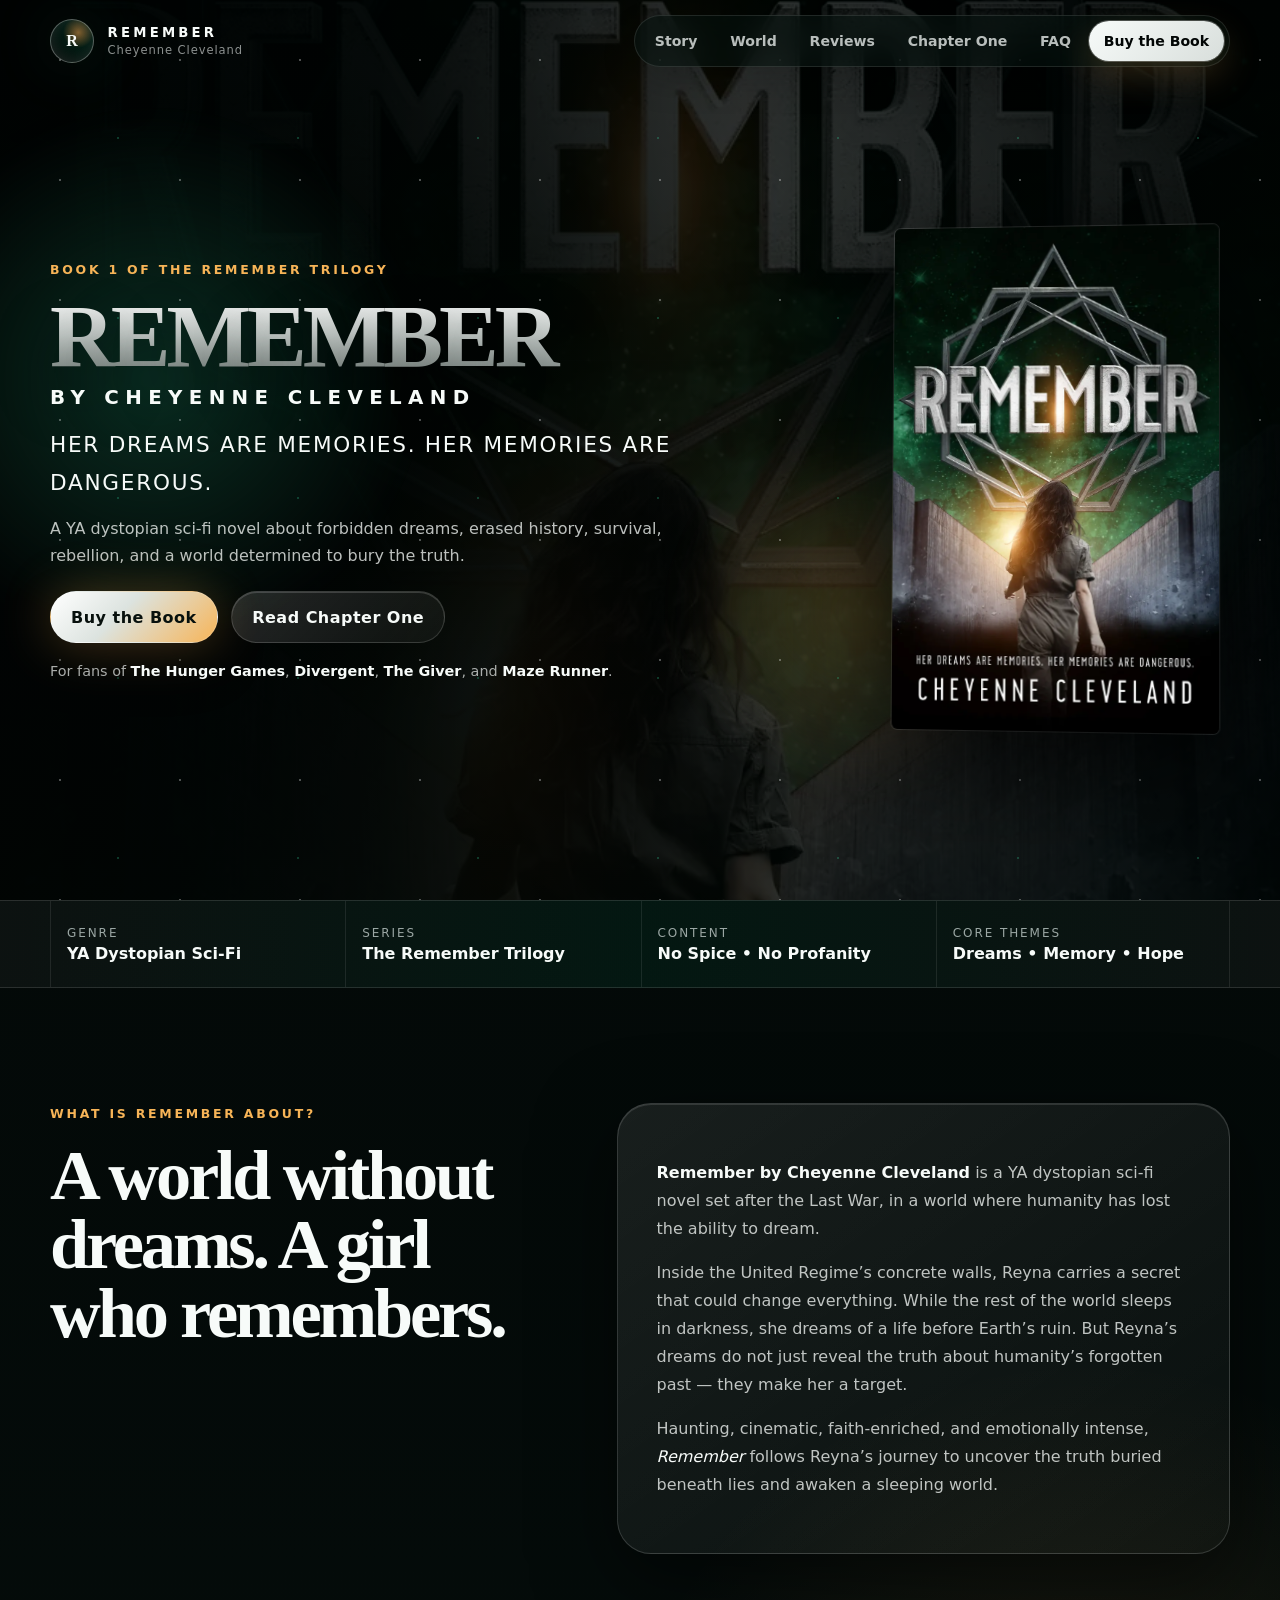
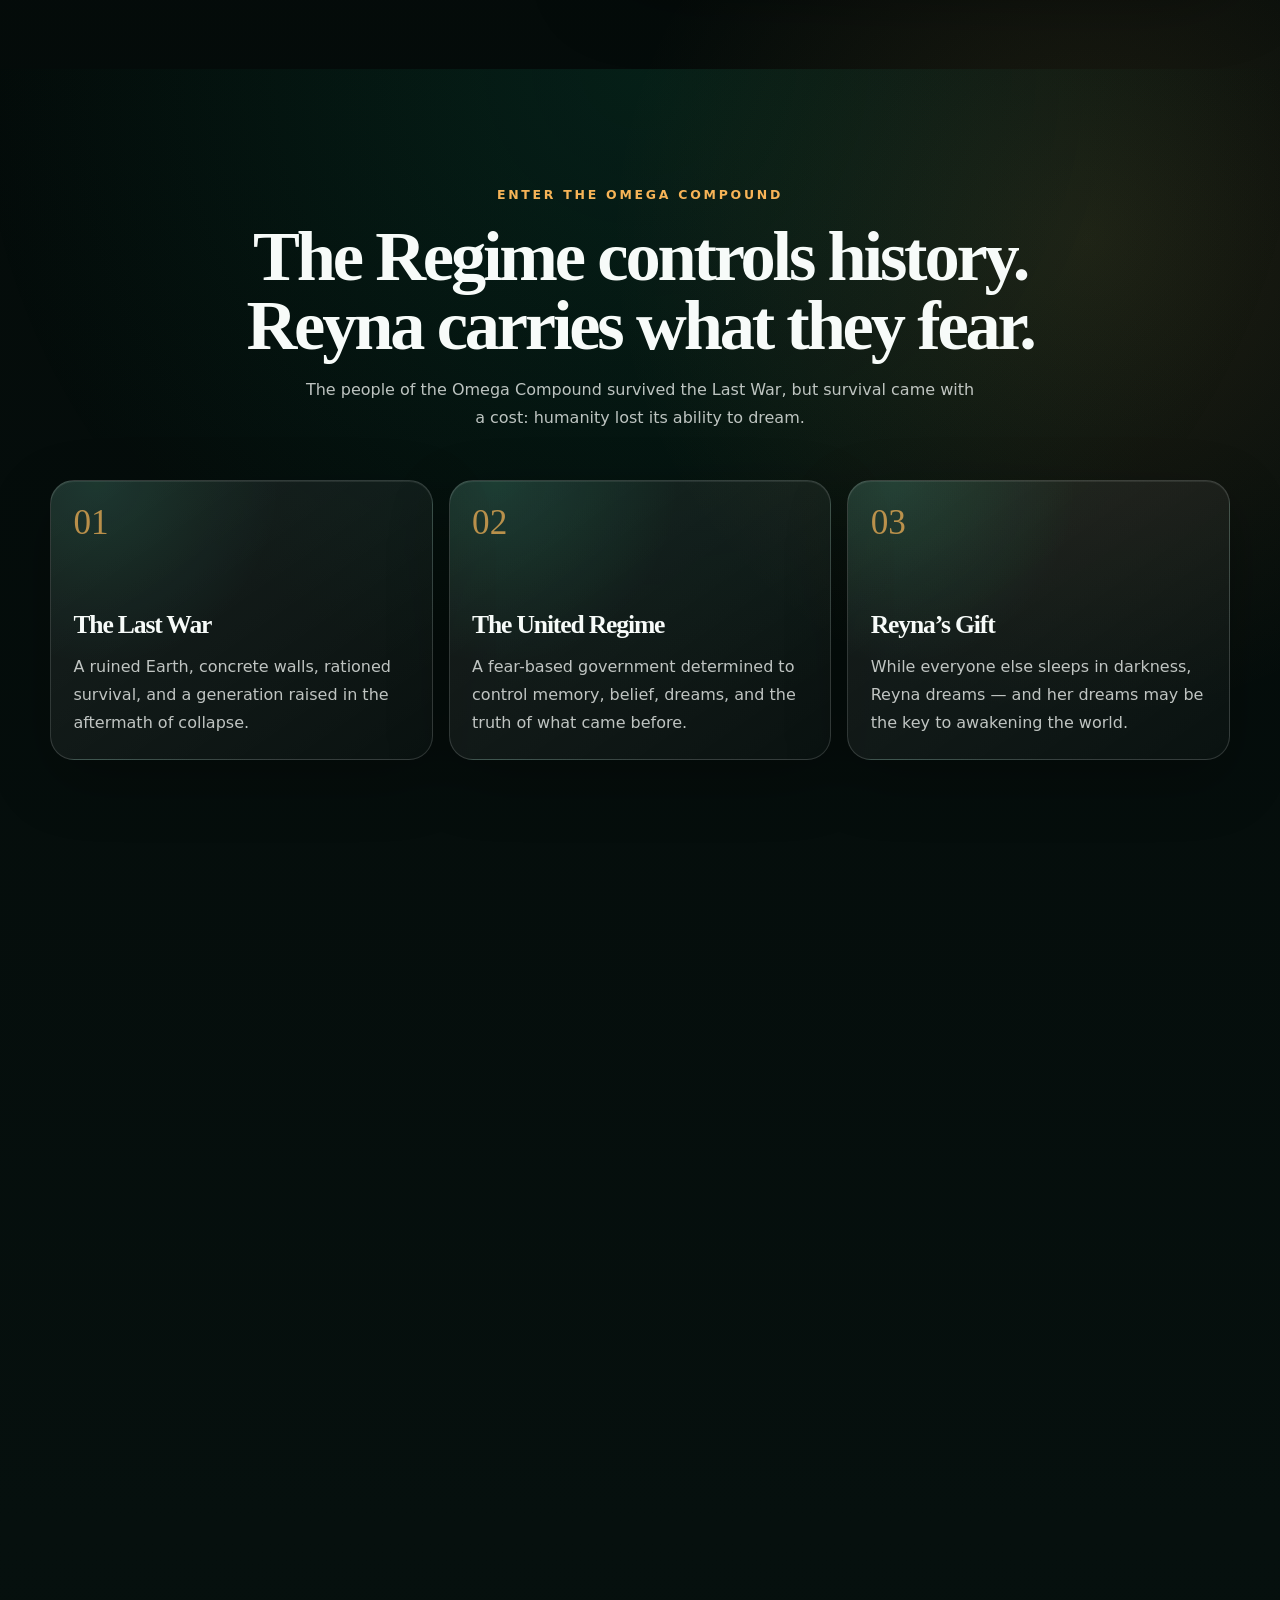
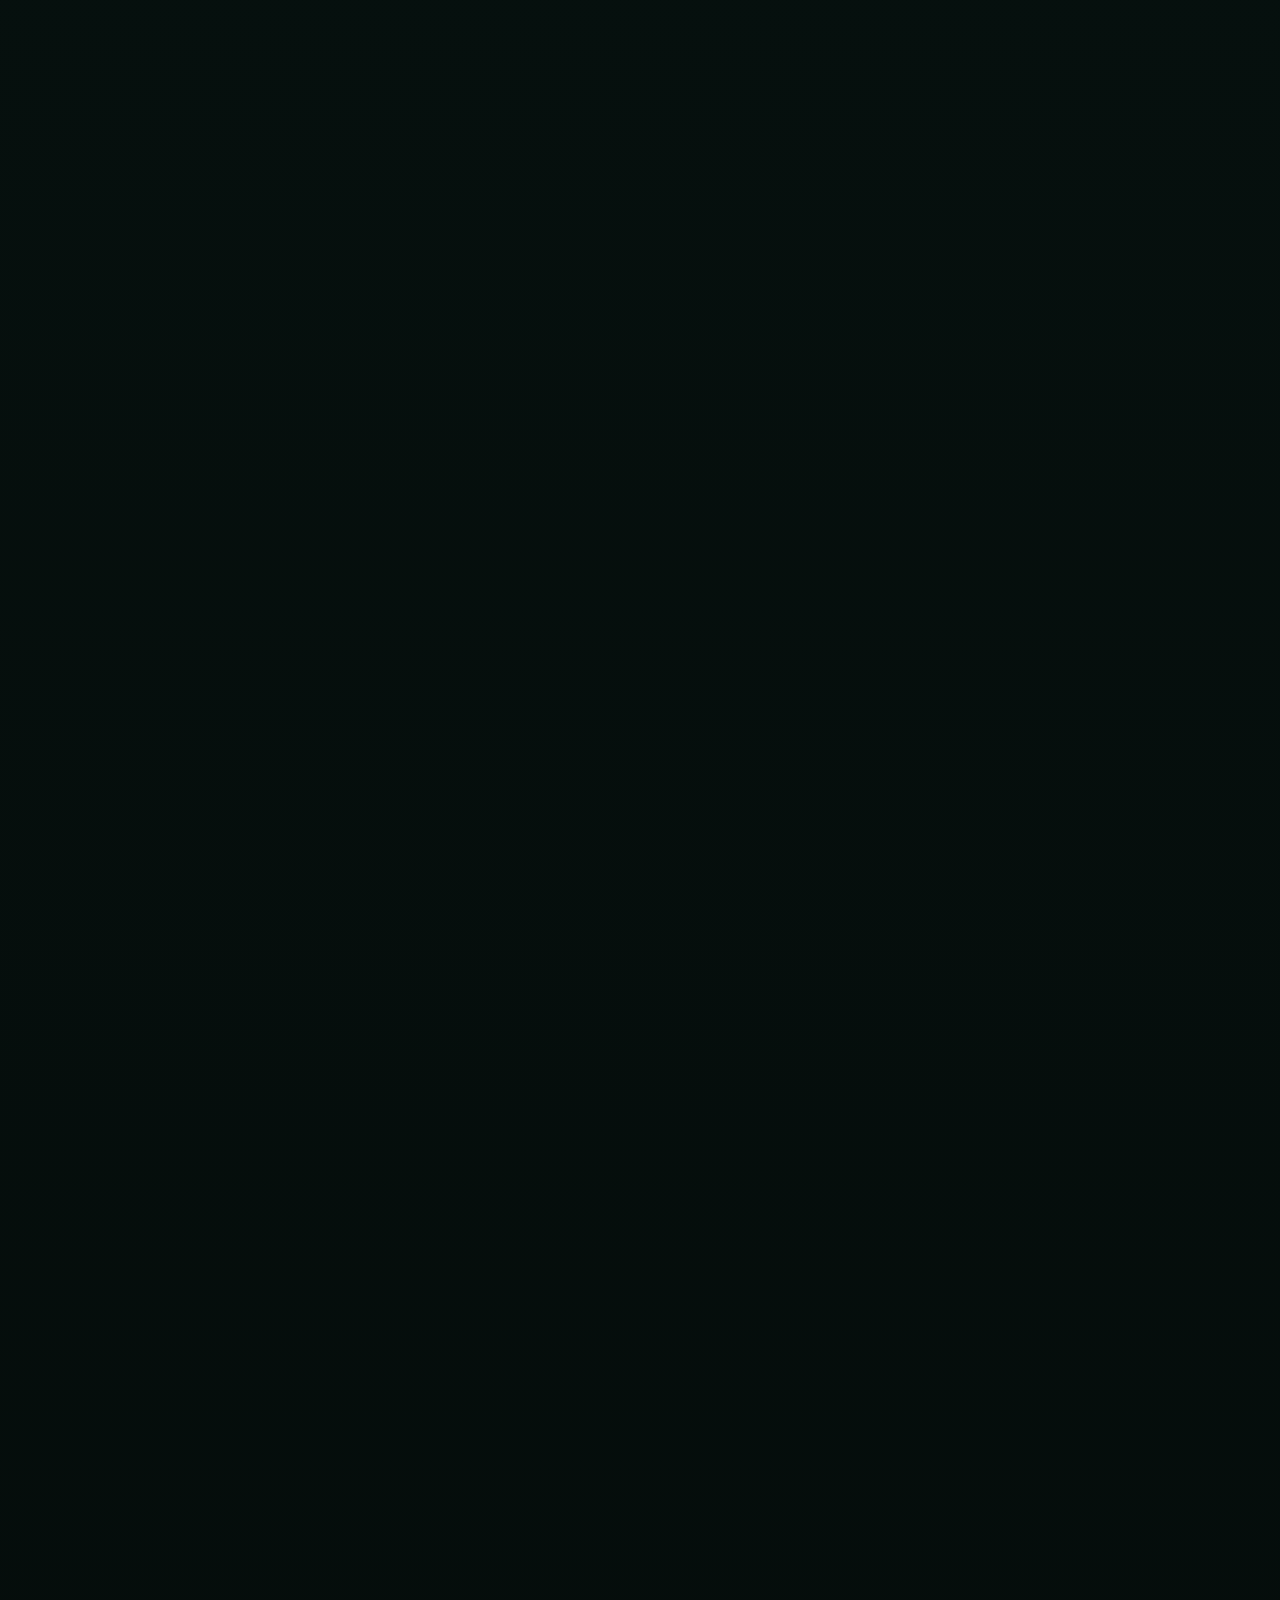
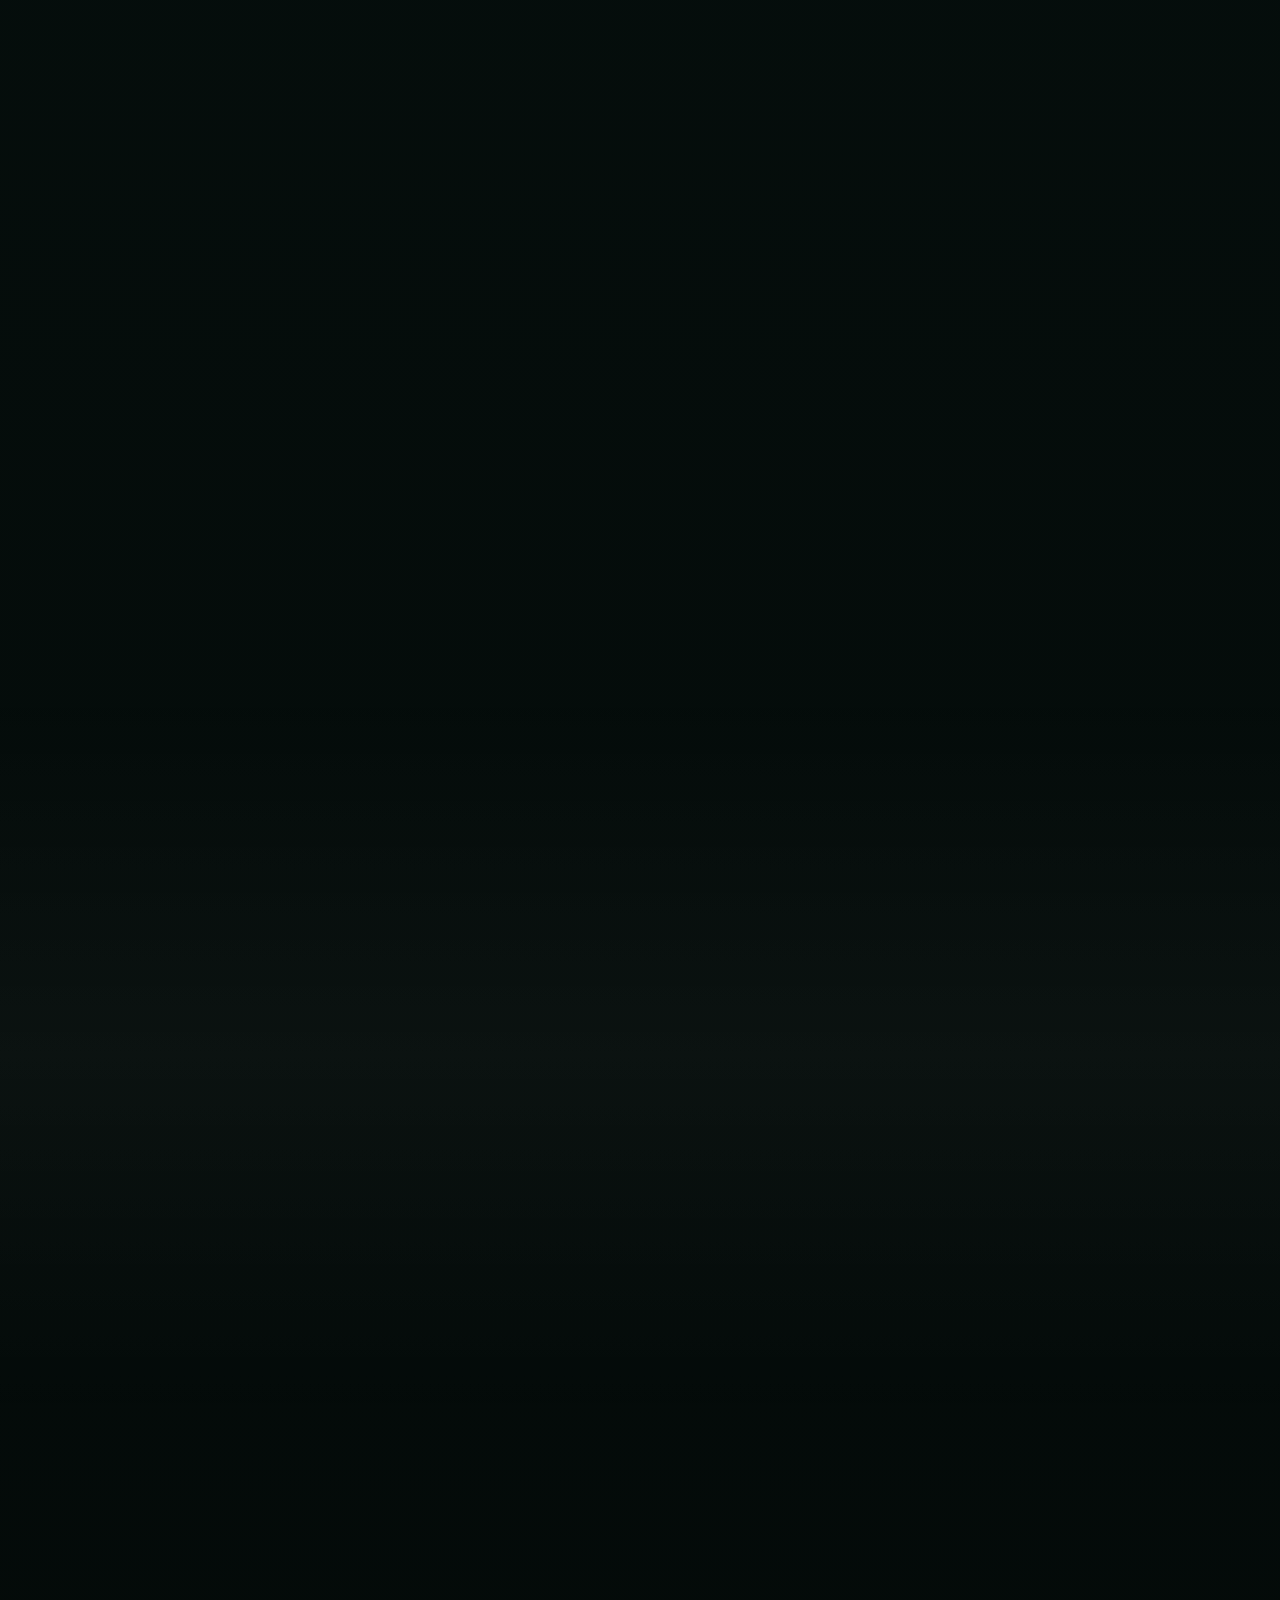
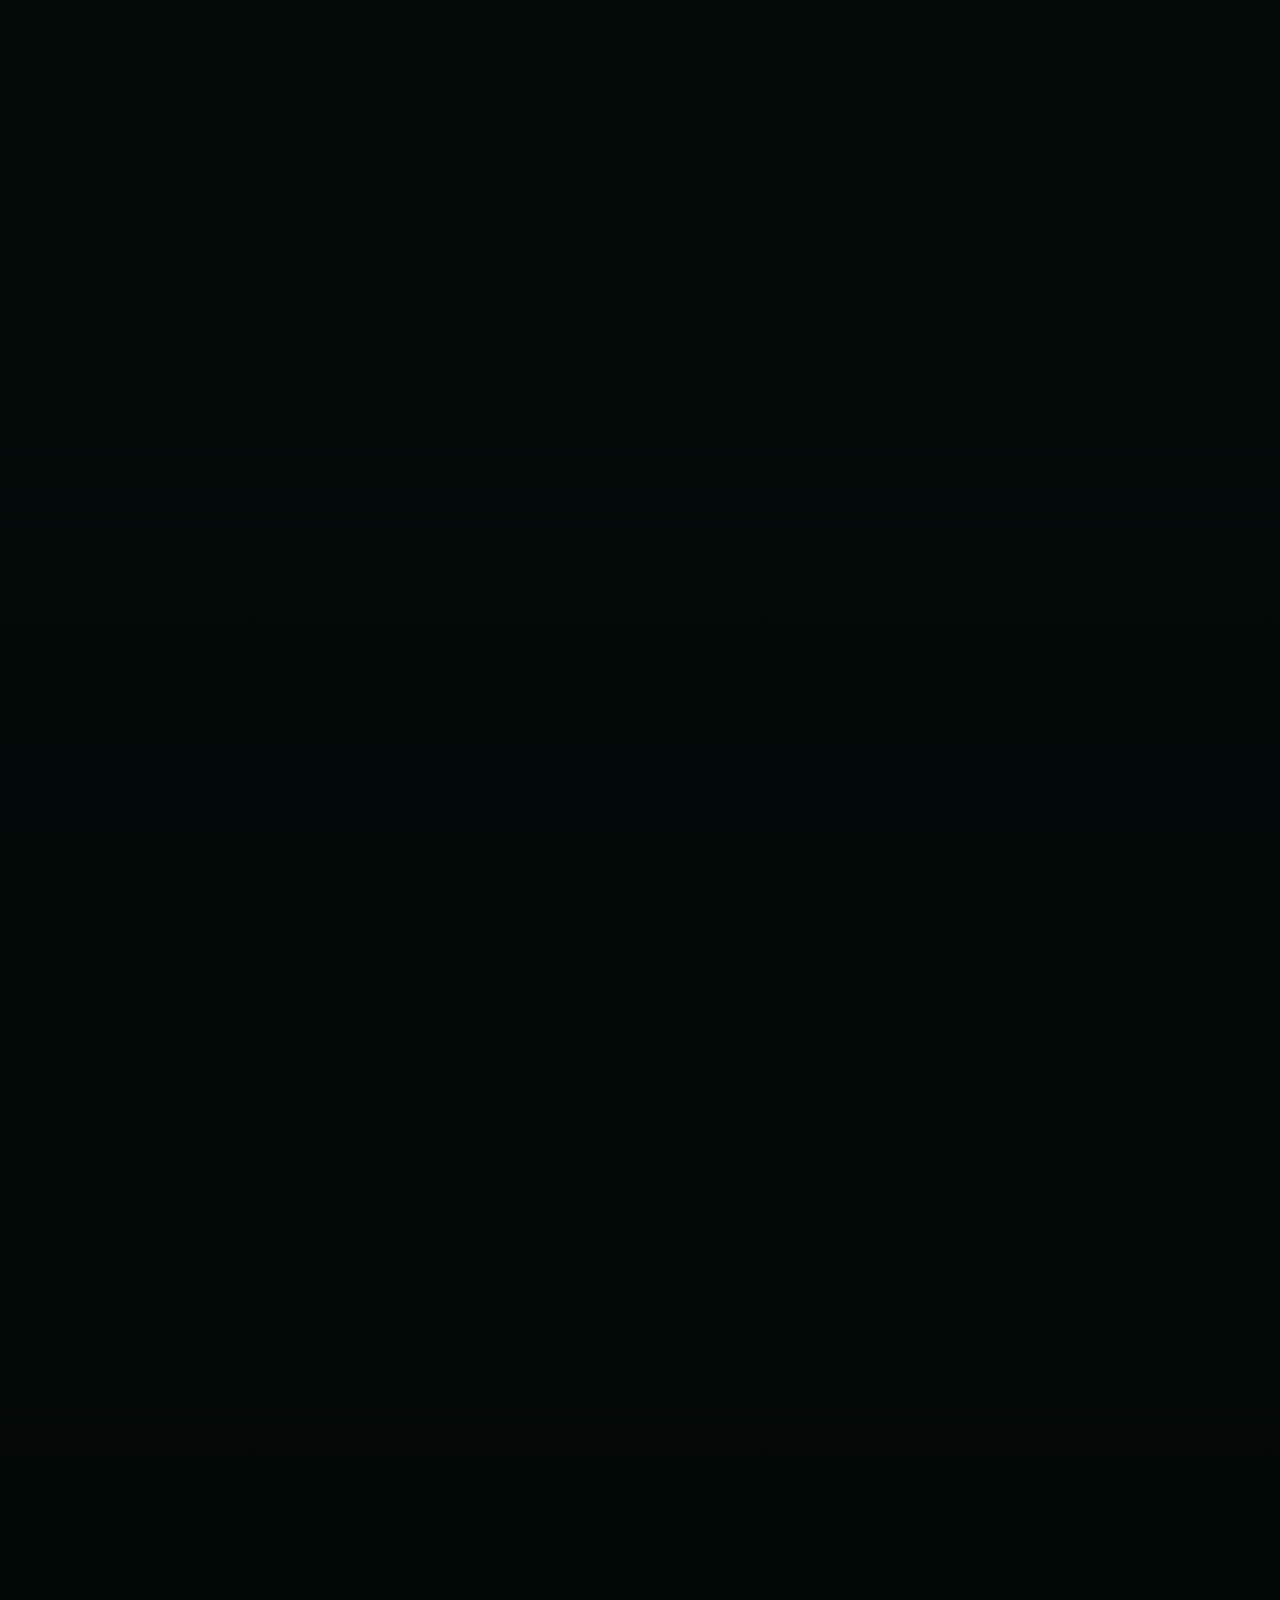
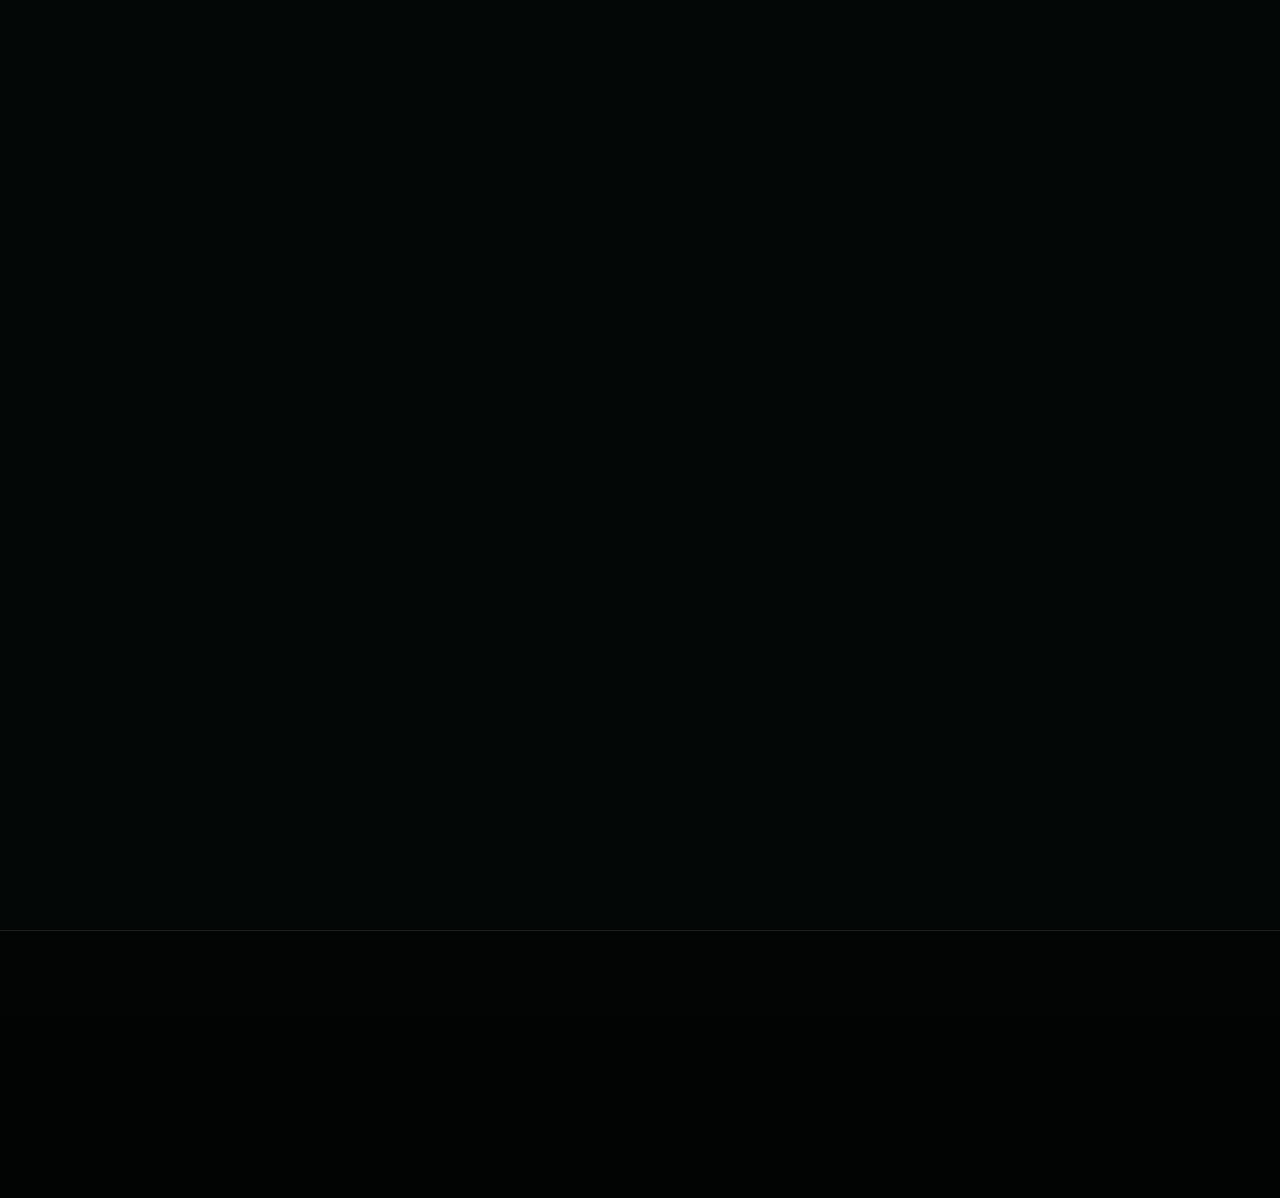
==== commit 4c2b30bf: "Add files via upload" ====
--- a/index.html
+++ b/index.html
@@ -30,7 +30,6 @@
   <link rel="preload" as="image" href="remember-by-cheyenne-cleveland-book-cover.webp" type="image/webp" fetchpriority="high">
   <link rel="icon" type="image/png" sizes="32x32" href="favicon-32.png">
   <link rel="apple-touch-icon" sizes="192x192" href="favicon-192.png">
-  <link rel="manifest" href="manifest.webmanifest">
   <link rel="alternate" type="application/pdf" href="chapter-one-teaser.pdf" title="Remember Chapter One Teaser PDF">
   <link rel="alternate" type="text/plain" href="llms.txt" title="AI summary for Remember by Cheyenne Cleveland">
   <style>:root{--black:#020605;--black-2:#07100e;--green-950:#041611;--green-900:#08251d;--green-800:#0f3a2e;--green-500:#13c58a;--emerald:#38f0b3;--gold:#f7b457;--silver:#d8dedb;--mist:#9ba7a4;--concrete:#6e7775;--white:#f7fbf9;--line:rgba(216,222,219,0.18);--glass:rgba(4,18,14,0.72);--glass-strong:rgba(4,18,14,0.9);--shadow:0 24px 80px rgba(0,0,0,0.55);--gold-glow:0 0 50px rgba(247,180,87,0.28);--green-glow:0 0 70px rgba(56,240,179,0.14);--radius-xl:34px;--radius-lg:24px;--radius-md:16px;--shell:1180px;--font-body:Inter,ui-sans-serif,system-ui,-apple-system,BlinkMacSystemFont,"Segoe UI",sans-serif;--font-display:"Optima","Segoe UI",Candara,Georgia,serif;--font-serif:Georgia,"Times New Roman",serif}*{box-sizing:border-box}html{scroll-behavior:smooth}body{margin:0;font-family:var(--font-body);color:var(--white);background:radial-gradient(circle at 50% -10%,rgba(30,145,105,0.24),transparent 36rem),radial-gradient(circle at 85% 20%,rgba(247,180,87,0.11),transparent 30rem),linear-gradient(180deg,var(--black),#06100e 34%,#020605);overflow-x:hidden}body::before{content:"";position:fixed;inset:0;pointer-events:none;z-index:-3;opacity:0.26;background-image:linear-gradient(rgba(255,255,255,0.04) 1px,transparent 1px),linear-gradient(90deg,rgba(255,255,255,0.035) 1px,transparent 1px);background-size:72px 72px;mask-image:radial-gradient(circle at center,black,transparent 72%)}img{max-width:100%;display:block}a{color:inherit;text-decoration:none}p{color:rgba(247,251,249,0.76);line-height:1.75}strong,em{color:var(--white)}.skip-link{position:fixed;left:1rem;top:1rem;transform:translateY(-150%);z-index:1000;padding:0.75rem 1rem;border-radius:999px;background:var(--white);color:var(--black);font-weight:800}.skip-link:focus{transform:translateY(0)}.shell{width:min(var(--shell),calc(100% - 2rem));margin-inline:auto}.site-header{position:fixed;inset:0 0 auto;z-index:50;transition:background 250ms ease,border-color 250ms ease,transform 250ms ease;border-bottom:1px solid transparent}.site-header.is-scrolled{background:rgba(2,6,5,0.74);border-color:rgba(255,255,255,0.09);backdrop-filter:blur(18px)}.nav{min-height:82px;display:flex;align-items:center;justify-content:space-between;gap:1rem}.brand{display:inline-flex;align-items:center;gap:0.85rem;min-width:max-content}.brand-mark{width:44px;height:44px;display:grid;place-items:center;border:1px solid rgba(216,222,219,0.38);border-radius:50%;color:var(--white);background:radial-gradient(circle at 65% 30%,rgba(247,180,87,0.52),rgba(19,197,138,0.12) 38%,rgba(255,255,255,0.06));box-shadow:var(--green-glow),inset 0 0 14px rgba(255,255,255,0.08);font-family:var(--font-serif);font-weight:800}.brand strong{display:block;font-size:0.83rem;letter-spacing:0.24em}.brand small{display:block;margin-top:0.14rem;color:rgba(247,251,249,0.57);font-size:0.72rem;letter-spacing:0.08em}.nav-panel{display:flex;align-items:center;gap:0.25rem;padding:0.34rem;border:1px solid rgba(255,255,255,0.11);border-radius:999px;background:rgba(5,17,14,0.55);box-shadow:0 14px 34px rgba(0,0,0,0.18);backdrop-filter:blur(16px)}.nav-panel a{padding:0.72rem 0.9rem;border-radius:999px;color:rgba(247,251,249,0.74);font-size:0.88rem;font-weight:700;transition:180ms ease}.nav-panel a:hover,.nav-panel a:focus-visible{color:var(--white);background:rgba(255,255,255,0.08);outline:none}.nav-panel .nav-cta{color:var(--black);background:linear-gradient(135deg,var(--white),var(--silver));box-shadow:0 0 0 1px rgba(255,255,255,0.25),0 14px 34px rgba(247,180,87,0.18)}.nav-panel .nav-cta:hover{background:linear-gradient(135deg,var(--gold),#fff0d6);color:#1b1208}.nav-toggle{display:none}.hero{position:relative;min-height:100svh;display:grid;align-items:center;overflow:hidden;padding:clamp(5.4rem,9vh,6.6rem) 0 clamp(1.8rem,4vh,3rem)}.hero-bg{position:absolute;inset:0;z-index:-3;background:linear-gradient(90deg,rgba(2,6,5,0.94) 0%,rgba(2,6,5,0.80) 36%,rgba(2,6,5,0.42) 62%,rgba(2,6,5,0.82) 100%),url('remember-by-cheyenne-cleveland-book-cover.webp') center/cover no-repeat;filter:saturate(1.05) contrast(1.05);opacity:0.48;transform:scale(1.05)}.hero::before,.hero::after{content:"";position:absolute;pointer-events:none;z-index:-2}.hero::before{width:48vw;aspect-ratio:1;left:-12vw;top:8vh;background:radial-gradient(circle,rgba(56,240,179,0.18),transparent 62%);filter:blur(10px)}.hero::after{width:34vw;aspect-ratio:1;right:16vw;bottom:8vh;background:radial-gradient(circle,rgba(247,180,87,0.2),transparent 58%);filter:blur(18px)}.spark-field{position:absolute;inset:0;z-index:-1;opacity:0.34;background-image:radial-gradient(circle,rgba(255,255,255,0.9) 0 1px,transparent 1.3px),radial-gradient(circle,rgba(56,240,179,0.65) 0 1px,transparent 1.2px);background-size:120px 120px,180px 180px;background-position:0 0,28px 48px}.hero-grid{display:grid;grid-template-columns:minmax(0,1.02fr) minmax(260px,0.62fr);gap:clamp(1.5rem,4vw,4rem);align-items:center;min-height:calc(100svh - clamp(7rem,14vh,9.5rem))}.eyebrow{margin:0 0 1rem;color:var(--gold);font-size:0.78rem;font-weight:900;letter-spacing:0.22em;text-transform:uppercase}h1,h2,h3{margin:0;line-height:0.98;letter-spacing:-0.045em;font-family:var(--font-display)}h1{max-width:760px;font-size:clamp(3rem,8.1vw,7.2rem);text-transform:uppercase}h1 span{display:block;background:linear-gradient(180deg,#ffffff 0%,#c7cecb 48%,#798480 100%);-webkit-background-clip:text;color:transparent;text-shadow:0 26px 60px rgba(0,0,0,0.36)}h1 small{display:block;margin-top:0.55rem;color:var(--white);font-family:var(--font-body);font-size:clamp(1rem,1.9vw,1.7rem);font-weight:900;letter-spacing:0.34em;line-height:1.25}h2{font-size:clamp(2.2rem,5.5vw,5.2rem)}h3{font-size:clamp(1.25rem,2vw,1.7rem)}.tagline{margin:1.2rem 0 0;font-size:clamp(1.05rem,2vw,1.55rem);color:var(--white);letter-spacing:0.08em;text-transform:uppercase}.hero-lede{max-width:650px;margin:1.4rem 0 0;font-size:clamp(1.02rem,1.5vw,1.2rem)}.hero-actions,.button-row{display:flex;flex-wrap:wrap;gap:0.85rem;margin-top:2rem}.btn{display:inline-flex;align-items:center;justify-content:center;min-height:52px;padding:0.9rem 1.25rem;border-radius:999px;border:1px solid rgba(255,255,255,0.15);font-weight:900;letter-spacing:0.03em;transition:transform 180ms ease,border-color 180ms ease,background 180ms ease,box-shadow 180ms ease}.btn:hover{transform:translateY(-2px)}.btn:focus-visible,button:focus-visible,a:focus-visible{outline:2px solid var(--gold);outline-offset:4px}.btn-primary{color:#07100d;background:linear-gradient(135deg,#ffffff,#dce3df 42%,#f7b457);box-shadow:var(--gold-glow),0 22px 50px rgba(0,0,0,0.3)}.btn-secondary{color:var(--white);background:linear-gradient(135deg,rgba(255,255,255,0.14),rgba(255,255,255,0.04));box-shadow:inset 0 1px 0 rgba(255,255,255,0.16)}.btn-ghost{color:var(--silver);background:transparent}.btn:hover{border-color:rgba(255,255,255,0.36)}.comparison{margin-top:1.5rem;max-width:720px;font-size:0.96rem;color:rgba(247,251,249,0.68)}.cover-stage{position:relative;justify-self:center;width:min(34vw,390px);max-width:100%;perspective:1400px}.cover-aura{position:absolute;inset:8% -15% -5%;z-index:-1;border-radius:50%;background:radial-gradient(circle at 48% 68%,rgba(247,180,87,0.4),transparent 29%),radial-gradient(circle at 50% 42%,rgba(56,240,179,0.24),transparent 55%);filter:blur(18px)}.cover-stage img{width:100%;max-height:calc(100svh - 9.8rem);object-fit:contain;border-radius:6px;box-shadow:0 30px 110px rgba(0,0,0,0.72),0 0 0 1px rgba(255,255,255,0.15);transform:rotateY(-5deg) rotateX(2deg)}.cover-badge{position:absolute;right:-1.2rem;bottom:10%;padding:0.9rem 1rem;border:1px solid rgba(255,255,255,0.18);border-radius:20px;background:rgba(3,13,10,0.82);backdrop-filter:blur(16px);box-shadow:var(--shadow)}.cover-badge span,.cover-badge strong{display:block}.cover-badge span{color:var(--gold);font-size:0.72rem;letter-spacing:0.15em;text-transform:uppercase}.cover-badge strong{margin-top:0.2rem}.signal-strip{border-block:1px solid rgba(255,255,255,0.12);background:linear-gradient(90deg,rgba(255,255,255,0.04),rgba(19,197,138,0.08),rgba(255,255,255,0.04))}.signal-grid{display:grid;grid-template-columns:repeat(4,1fr);gap:1px}.signal-grid div{padding:1.1rem 1rem;min-height:86px;display:flex;flex-direction:column;justify-content:center;border-left:1px solid rgba(255,255,255,0.09)}.signal-grid div:last-child{border-right:1px solid rgba(255,255,255,0.09)}.signal-grid span{color:var(--mist);font-size:0.75rem;text-transform:uppercase;letter-spacing:0.16em}.signal-grid strong{margin-top:0.25rem;color:var(--white)}.section{padding:clamp(4.5rem,9vw,8rem) 0;position:relative}.two-col,.excerpt-layout,.author-grid,.faq-layout{display:grid;grid-template-columns:0.8fr 1fr;gap:clamp(2rem,6vw,5rem);align-items:start}.prose{padding:clamp(1.4rem,3vw,2.4rem);border:1px solid var(--line);border-radius:var(--radius-xl);background:linear-gradient(145deg,rgba(255,255,255,0.085),rgba(255,255,255,0.025));box-shadow:var(--shadow),inset 0 1px 0 rgba(255,255,255,0.12)}.centered{max-width:820px;margin:0 auto 3rem;text-align:center}.centered p{margin-inline:auto;max-width:680px}.world-section::before,.reviews-section::before,.final-cta::before{content:"";position:absolute;inset:0;z-index:-1;background:radial-gradient(circle at 50% 0,rgba(19,197,138,0.11),transparent 42rem)}.world-grid,.review-grid{display:grid;grid-template-columns:repeat(3,1fr);gap:1rem}.world-card,.review-card,.author-card,.author-details,.excerpt-card,.faq-item{border:1px solid var(--line);border-radius:var(--radius-lg);background:linear-gradient(145deg,rgba(255,255,255,0.08),rgba(255,255,255,0.025)),radial-gradient(circle at 12% 0,rgba(56,240,179,0.12),transparent 42%);box-shadow:0 20px 60px rgba(0,0,0,0.28),inset 0 1px 0 rgba(255,255,255,0.08)}.world-card{min-height:280px;padding:1.4rem;display:flex;flex-direction:column;justify-content:flex-end;transition:transform 200ms ease,border-color 200ms ease}.world-card:hover{transform:translateY(-6px);border-color:rgba(247,180,87,0.35)}.card-index{margin-bottom:auto;color:rgba(247,180,87,0.72);font-family:var(--font-serif);font-size:2.2rem}.world-card p{margin-bottom:0}.split-heading{display:grid;grid-template-columns:1fr 0.7fr;gap:2rem;align-items:end;margin-bottom:2rem}.pill-grid{display:flex;flex-wrap:wrap;gap:0.8rem}.pill-grid span{padding:0.9rem 1rem;border:1px solid rgba(255,255,255,0.13);border-radius:999px;background:rgba(255,255,255,0.055);color:rgba(247,251,249,0.84);box-shadow:inset 0 1px 0 rgba(255,255,255,0.08)}.quote-panel{padding:clamp(2rem,6vw,5rem);border:1px solid rgba(247,180,87,0.22);border-radius:var(--radius-xl);text-align:center;background:radial-gradient(circle at 50% 50%,rgba(247,180,87,0.16),transparent 44%),linear-gradient(135deg,rgba(255,255,255,0.08),rgba(255,255,255,0.02));box-shadow:var(--gold-glow),var(--shadow)}.quote-panel p{margin:0;color:var(--white);font-family:var(--font-serif);font-size:clamp(1.8rem,4vw,4.1rem);line-height:1.15}.quote-panel span{display:block;margin-top:1.2rem;color:var(--gold);letter-spacing:0.14em;text-transform:uppercase}.review-marquee{overflow:hidden;border-block:1px solid rgba(255,255,255,0.1);margin:0 0 2rem;mask-image:linear-gradient(90deg,transparent,black 12%,black 88%,transparent)}.marquee-track{display:flex;width:max-content;gap:2rem;padding:1rem 0;animation:marquee 25s linear infinite}.marquee-track span{color:var(--gold);text-transform:uppercase;letter-spacing:0.14em;font-size:0.8rem;font-weight:900}@keyframes marquee{to{transform:translateX(-50%)}}.review-card{padding:1.4rem;min-height:210px;display:flex;flex-direction:column;justify-content:space-between}.review-card p{margin:0;color:var(--white);font-family:var(--font-serif);font-size:clamp(1.18rem,2vw,1.55rem);line-height:1.35}.review-card footer{margin-top:1.4rem;color:var(--mist);font-weight:800}.review-actions{margin-top:2rem}.excerpt-section{background:linear-gradient(180deg,transparent,rgba(255,255,255,0.03),transparent)}.excerpt-card{padding:clamp(1.5rem,3vw,2.5rem);position:relative}.excerpt-card::before{content:"";position:absolute;inset:1rem;border:1px solid rgba(255,255,255,0.06);border-radius:calc(var(--radius-lg) - 0.6rem);pointer-events:none}.chapter-label{display:inline-flex;margin-bottom:1.4rem;color:var(--gold);text-transform:uppercase;letter-spacing:0.16em;font-size:0.75rem;font-weight:900}.excerpt-card p{color:var(--white);font-family:var(--font-serif);font-size:clamp(1.1rem,2vw,1.45rem);line-height:1.6}.excerpt-card .excerpt-note{color:var(--mist);font-family:var(--font-body);font-size:0.9rem}.buy-panel{display:grid;grid-template-columns:0.8fr 1.2fr;gap:2rem;align-items:center;padding:clamp(1.6rem,4vw,3.2rem);border:1px solid rgba(247,180,87,0.24);border-radius:var(--radius-xl);background:radial-gradient(circle at 85% 40%,rgba(247,180,87,0.22),transparent 34%),linear-gradient(135deg,rgba(19,197,138,0.14),rgba(255,255,255,0.04));box-shadow:var(--shadow),var(--gold-glow)}.buy-grid{display:grid;grid-template-columns:repeat(2,1fr);gap:0.85rem}.buy-grid a{padding:1.2rem;min-height:106px;border-radius:var(--radius-md);border:1px solid rgba(255,255,255,0.14);background:rgba(0,0,0,0.25);transition:transform 180ms ease,border-color 180ms ease,background 180ms ease}.buy-grid a:hover{transform:translateY(-4px);border-color:rgba(247,180,87,0.42);background:rgba(255,255,255,0.07)}.buy-grid span{display:block;color:var(--mist);font-size:0.76rem;text-transform:uppercase;letter-spacing:0.16em}.buy-grid strong{display:block;margin-top:0.34rem;font-size:1.2rem}.author-card,.author-details{padding:clamp(1.5rem,3vw,2.4rem)}.author-monogram{width:78px;height:78px;display:grid;place-items:center;margin-bottom:1.6rem;border-radius:50%;border:1px solid rgba(255,255,255,0.17);background:radial-gradient(circle at 65% 30%,rgba(247,180,87,0.44),rgba(56,240,179,0.12));font-family:var(--font-serif);font-size:1.6rem;font-weight:900;box-shadow:var(--green-glow)}.social-links{display:flex;flex-wrap:wrap;gap:0.7rem;margin-top:1.3rem}.social-links a{padding:0.7rem 0.9rem;border:1px solid rgba(255,255,255,0.12);border-radius:999px;color:var(--silver);background:rgba(255,255,255,0.04)}dl{margin:1.5rem 0 0}dl div{display:grid;grid-template-columns:0.42fr 1fr;gap:1rem;padding:0.9rem 0;border-bottom:1px solid rgba(255,255,255,0.09)}dt{color:var(--mist);font-weight:800}dd{margin:0;color:var(--white)}.faq-layout{grid-template-columns:0.7fr 1.3fr}.faq-list{display:grid;gap:0.85rem}.faq-item{overflow:hidden}.faq-item button{width:100%;border:0;color:var(--white);background:transparent;cursor:pointer;padding:1.1rem 1.2rem;text-align:left;font:inherit;font-weight:900;display:flex;justify-content:space-between;gap:1rem}.faq-item button::after{content:"+";color:var(--gold);font-size:1.25rem}.faq-item.is-open button::after{content:"−"}.faq-item div{display:grid;grid-template-rows:0fr;transition:grid-template-rows 220ms ease}.faq-item div>p{overflow:hidden;margin:0;padding:0 1.2rem}.faq-item.is-open div{grid-template-rows:1fr}.faq-item.is-open div>p{padding-bottom:1.2rem}.final-panel{padding:clamp(2rem,6vw,5rem);border-radius:var(--radius-xl);text-align:center;border:1px solid rgba(255,255,255,0.14);background:radial-gradient(circle at 50% 0%,rgba(56,240,179,0.17),transparent 38rem),linear-gradient(135deg,rgba(2,6,5,0.92),rgba(6,30,23,0.86));box-shadow:var(--shadow),var(--green-glow)}.final-panel p{max-width:690px;margin-inline:auto}.centered-buttons{justify-content:center}.site-footer{padding:4rem 0 2rem;border-top:1px solid rgba(255,255,255,0.11);background:rgba(0,0,0,0.26)}.footer-grid{display:grid;grid-template-columns:1.45fr repeat(3,1fr);gap:2rem}.site-footer h3{margin-bottom:1rem;font-size:1rem;letter-spacing:0.04em}.site-footer a{display:block;color:rgba(247,251,249,0.66);margin:0.52rem 0;transition:color 180ms ease}.site-footer a:hover{color:var(--gold)}.footer-brand{margin-bottom:1rem}.footer-bottom{margin-top:2.5rem;padding-top:1.3rem;border-top:1px solid rgba(255,255,255,0.08)}.footer-bottom a{display:inline;color:var(--silver);text-decoration:underline;text-underline-offset:4px}.reveal{opacity:0;transform:translateY(24px);transition:opacity 650ms ease,transform 650ms ease}.reveal.is-visible{opacity:1;transform:translateY(0)}.hero .reveal{opacity:1;transform:none}@media (max-width:980px){.nav-toggle{display:inline-flex;width:48px;height:48px;border:1px solid rgba(255,255,255,0.16);border-radius:50%;background:rgba(255,255,255,0.06);align-items:center;justify-content:center;flex-direction:column;gap:5px}.nav-toggle span{width:18px;height:2px;background:var(--white);border-radius:999px;transition:transform 180ms ease,opacity 180ms ease}.nav-toggle[aria-expanded="true"] span:nth-child(1){transform:translateY(7px) rotate(45deg)}.nav-toggle[aria-expanded="true"] span:nth-child(2){opacity:0}.nav-toggle[aria-expanded="true"] span:nth-child(3){transform:translateY(-7px) rotate(-45deg)}.nav-panel{position:fixed;top:92px;left:1rem;right:1rem;display:grid;border-radius:24px;padding:0.7rem;background:rgba(2,6,5,0.92);opacity:0;visibility:hidden;transform:translateY(-8px);transition:180ms ease}.nav-panel.is-open{opacity:1;visibility:visible;transform:translateY(0)}.nav-panel a{padding:0.92rem 1rem}.hero-grid,.two-col,.excerpt-layout,.author-grid,.faq-layout,.buy-panel,.split-heading{grid-template-columns:1fr}.hero{min-height:100svh;padding:5.4rem 0 2.5rem;text-align:center}.hero-grid{min-height:calc(100svh - 7.9rem);align-content:center;gap:1.25rem}.hero-copy{order:1}.cover-stage{order:2;width:min(54vw,320px)}.cover-stage img{max-height:43svh;transform:none;margin-inline:auto}.hero-actions{justify-content:center}.comparison{margin-inline:auto}.signal-grid{grid-template-columns:repeat(2,1fr)}.world-grid,.review-grid{grid-template-columns:1fr}.buy-grid{grid-template-columns:1fr}.footer-grid{grid-template-columns:1fr 1fr}}@media (max-width:620px){.shell{width:min(100% - 1.1rem,var(--shell))}.nav{min-height:74px}.brand small{display:none}.brand strong{font-size:0.75rem;letter-spacing:0.18em}.brand-mark{width:38px;height:38px}.hero{min-height:100svh;padding:5rem 0 1.7rem}.hero-grid{min-height:calc(100svh - 6.7rem);gap:0.95rem}.cover-stage{width:min(74vw,280px)}.cover-stage img{max-height:36svh;transform:none}.cover-badge{display:none}h1{font-size:clamp(2.15rem,13.6vw,3.9rem)}h1 small{font-size:clamp(0.85rem,4.6vw,1.1rem);letter-spacing:0.18em;margin-top:0.35rem}.tagline{font-size:0.92rem;letter-spacing:0.07em}.btn{width:100%}.signal-grid{grid-template-columns:1fr}.signal-grid div{border-inline:0;border-bottom:1px solid rgba(255,255,255,0.08)}.section{padding:4rem 0}.prose,.world-card,.review-card,.author-card,.author-details,.excerpt-card,.buy-panel,.final-panel,.quote-panel{border-radius:22px}.pill-grid span{width:100%;justify-content:center;text-align:center}dl div{grid-template-columns:1fr;gap:0.25rem}.footer-grid{grid-template-columns:1fr}}@media (max-width:430px){.hero{padding-top:4.8rem}.hero-grid{gap:0.75rem}.eyebrow{margin-bottom:0.55rem;font-size:0.68rem;letter-spacing:0.18em}.tagline{margin-top:0.7rem}.hero-lede{margin-top:0.8rem;font-size:0.9rem;line-height:1.55}.hero-actions{margin-top:1rem;gap:0.55rem}.btn{min-height:46px;padding:0.75rem 1rem}.comparison{margin-top:0.8rem;font-size:0.82rem;line-height:1.5}.cover-stage{width:min(68vw,230px)}.cover-stage img{max-height:31svh}}@media (prefers-reduced-motion:reduce){*,*::before,*::after{animation-duration:0.01ms !important;animation-iteration-count:1 !important;scroll-behavior:auto !important;transition-duration:0.01ms !important}.reveal{opacity:1;transform:none}}.review-note{max-width:760px;margin:1.6rem auto 0;color:var(--fog);font-size:.92rem;text-align:center;line-height:1.7}.review-groups{display:grid;gap:clamp(2.4rem,5vw,4rem)}.review-group{display:grid;gap:1.1rem}.review-group-header{display:flex;align-items:end;justify-content:space-between;gap:1rem;padding-bottom:.85rem;border-bottom:1px solid rgba(255,255,255,0.12)}.review-group-header .eyebrow{margin:0 0 .35rem}.review-group-header h3{margin:0;max-width:820px;font-family:var(--font-serif);font-size:clamp(1.35rem,2.6vw,2.25rem);line-height:1.15;color:var(--white)}.review-card footer{display:grid;gap:.45rem}.review-card footer strong{color:var(--mist);font-weight:900}.review-card footer small{color:rgba(209,218,214,.68);font-size:.76rem;line-height:1.35;letter-spacing:.04em;text-transform:uppercase}.review-note strong{color:var(--white)}@media (max-width:760px){.review-group-header{display:block}}.review-source{width:max-content;display:inline-flex;align-items:center;gap:.45rem;margin-bottom:1rem;padding:.36rem .62rem;border:1px solid rgba(247,180,87,.22);border-radius:999px;color:rgba(247,180,87,.88);background:rgba(247,180,87,.075);font-size:.68rem;font-weight:900;letter-spacing:.12em;text-transform:uppercase}.review-source::before{content:"";width:.34rem;height:.34rem;border-radius:50%;background:currentColor;box-shadow:0 0 18px rgba(247,180,87,.42)}.review-card{position:relative;overflow:hidden}.review-card::after{content:"”";position:absolute;right:1.1rem;bottom:-.85rem;color:rgba(255,255,255,.045);font-family:var(--font-serif);font-size:8rem;line-height:1;pointer-events:none}.review-card footer{position:relative;z-index:1}.review-note{max-width:none;margin-top:1.4rem;color:rgba(209,218,214,.62);font-size:.82rem;letter-spacing:.02em}.review-group-header h3{letter-spacing:-.02em}@media (max-width:760px){.review-source{font-size:.64rem}.review-note{text-align:left}}@media (min-width:981px){.hero{min-height:100svh;padding:clamp(4.7rem,7.2vh,5.8rem) 0 clamp(1rem,2.2vh,1.8rem)}.hero-bg{background:linear-gradient(90deg,rgba(2,6,5,0.985) 0%,rgba(2,6,5,0.92) 30%,rgba(2,6,5,0.64) 58%,rgba(2,6,5,0.86) 100%),radial-gradient(circle at 24% 55%,rgba(2,6,5,0.7),transparent 34rem),url('remember-by-cheyenne-cleveland-book-cover.webp') center/cover no-repeat;opacity:0.52;transform:scale(1.02)}.hero-grid{grid-template-columns:minmax(0,1.08fr) minmax(240px,0.48fr);min-height:calc(100svh - 7rem);gap:clamp(1.2rem,3vw,3rem);align-items:center}.hero-copy{max-width:760px;padding-block:.4rem}.hero-copy .eyebrow{margin-bottom:.72rem}h1{max-width:700px;font-size:clamp(3rem,7vw,6.45rem)}h1 small{margin-top:.38rem;font-size:clamp(.95rem,1.55vw,1.35rem);letter-spacing:.32em}.tagline{margin-top:.95rem;font-size:clamp(1rem,1.7vw,1.35rem)}.hero-lede{margin-top:.9rem;max-width:620px;font-size:clamp(.98rem,1.25vw,1.08rem);line-height:1.68}.hero-actions{margin-top:1.35rem}.comparison{margin-top:1.05rem;max-width:620px;font-size:.9rem;line-height:1.55}.cover-stage{width:min(28vw,340px);align-self:center}.cover-stage img{max-height:min(62svh,505px);width:auto;margin-inline:auto}.cover-aura{inset:4% -14% -8%}.cover-badge{display:none}}@media (min-width:981px) and (max-height:760px){.nav{min-height:72px}.brand-mark{width:40px;height:40px}.hero{padding-top:4.4rem;padding-bottom:.9rem}.hero-grid{min-height:calc(100svh - 5.8rem)}h1{font-size:clamp(2.8rem,6.5vw,5.9rem)}.tagline{font-size:clamp(.98rem,1.55vw,1.22rem)}.hero-lede{font-size:.98rem;line-height:1.58}.btn{min-height:48px;padding:.78rem 1.1rem}.cover-stage{width:min(25vw,315px)}.cover-stage img{max-height:min(60svh,460px)}}@media (max-width:980px){.cover-badge{display:none}.hero-bg{background:linear-gradient(180deg,rgba(2,6,5,.92) 0%,rgba(2,6,5,.72) 50%,rgba(2,6,5,.95) 100%),url('remember-by-cheyenne-cleveland-book-cover.webp') center/cover no-repeat;opacity:.5}}@media (max-width:620px){.hero-copy .eyebrow{margin-bottom:.45rem}.hero-actions{margin-top:.9rem}.comparison{display:none}}.section,.signal-strip,.site-footer{content-visibility:auto;contain-intrinsic-size:auto 720px}.hero,.site-header{content-visibility:visible}@media (prefers-reduced-motion:reduce){*,*::before,*::after{animation-duration:0.01ms !important;animation-iteration-count:1 !important;scroll-behavior:auto !important;transition-duration:0.01ms !important}}</style>
@@ -215,7 +214,7 @@
 
   <header class="site-header" data-header>
     <nav class="nav shell" aria-label="Main navigation">
-      <a class="brand" href="#top" aria-label="Remember homepage">
+      <a class="brand" href="#top" title="Remember homepage">
         <span class="brand-mark" aria-hidden="true">R</span>
         <span>
           <strong>REMEMBER</strong>
@@ -555,7 +554,7 @@
   <footer class="site-footer">
     <div class="shell footer-grid">
       <div>
-        <a class="brand footer-brand" href="#top" aria-label="Back to top">
+        <a class="brand footer-brand" href="#top" title="Back to top">
           <span class="brand-mark" aria-hidden="true">R</span>
           <span><strong>REMEMBER</strong><small>Book 1 of The Remember Trilogy</small></span>
         </a>
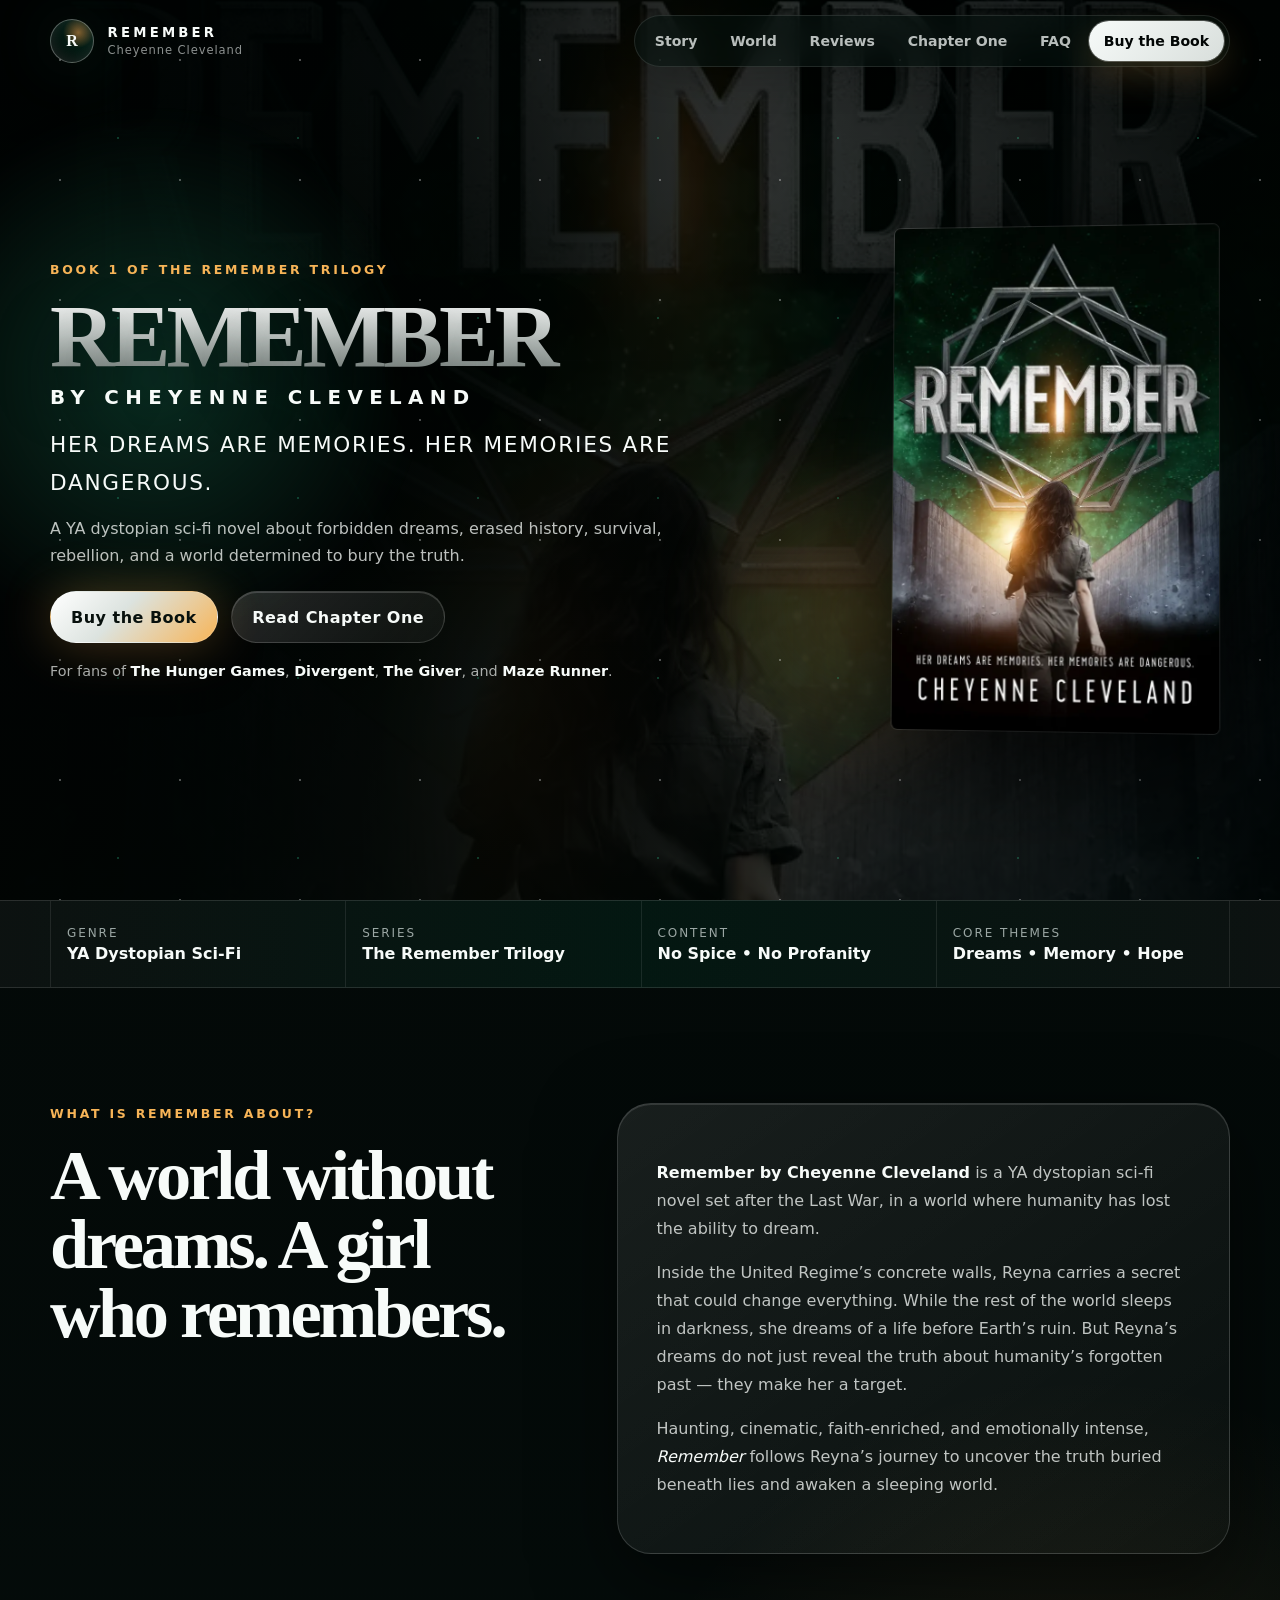
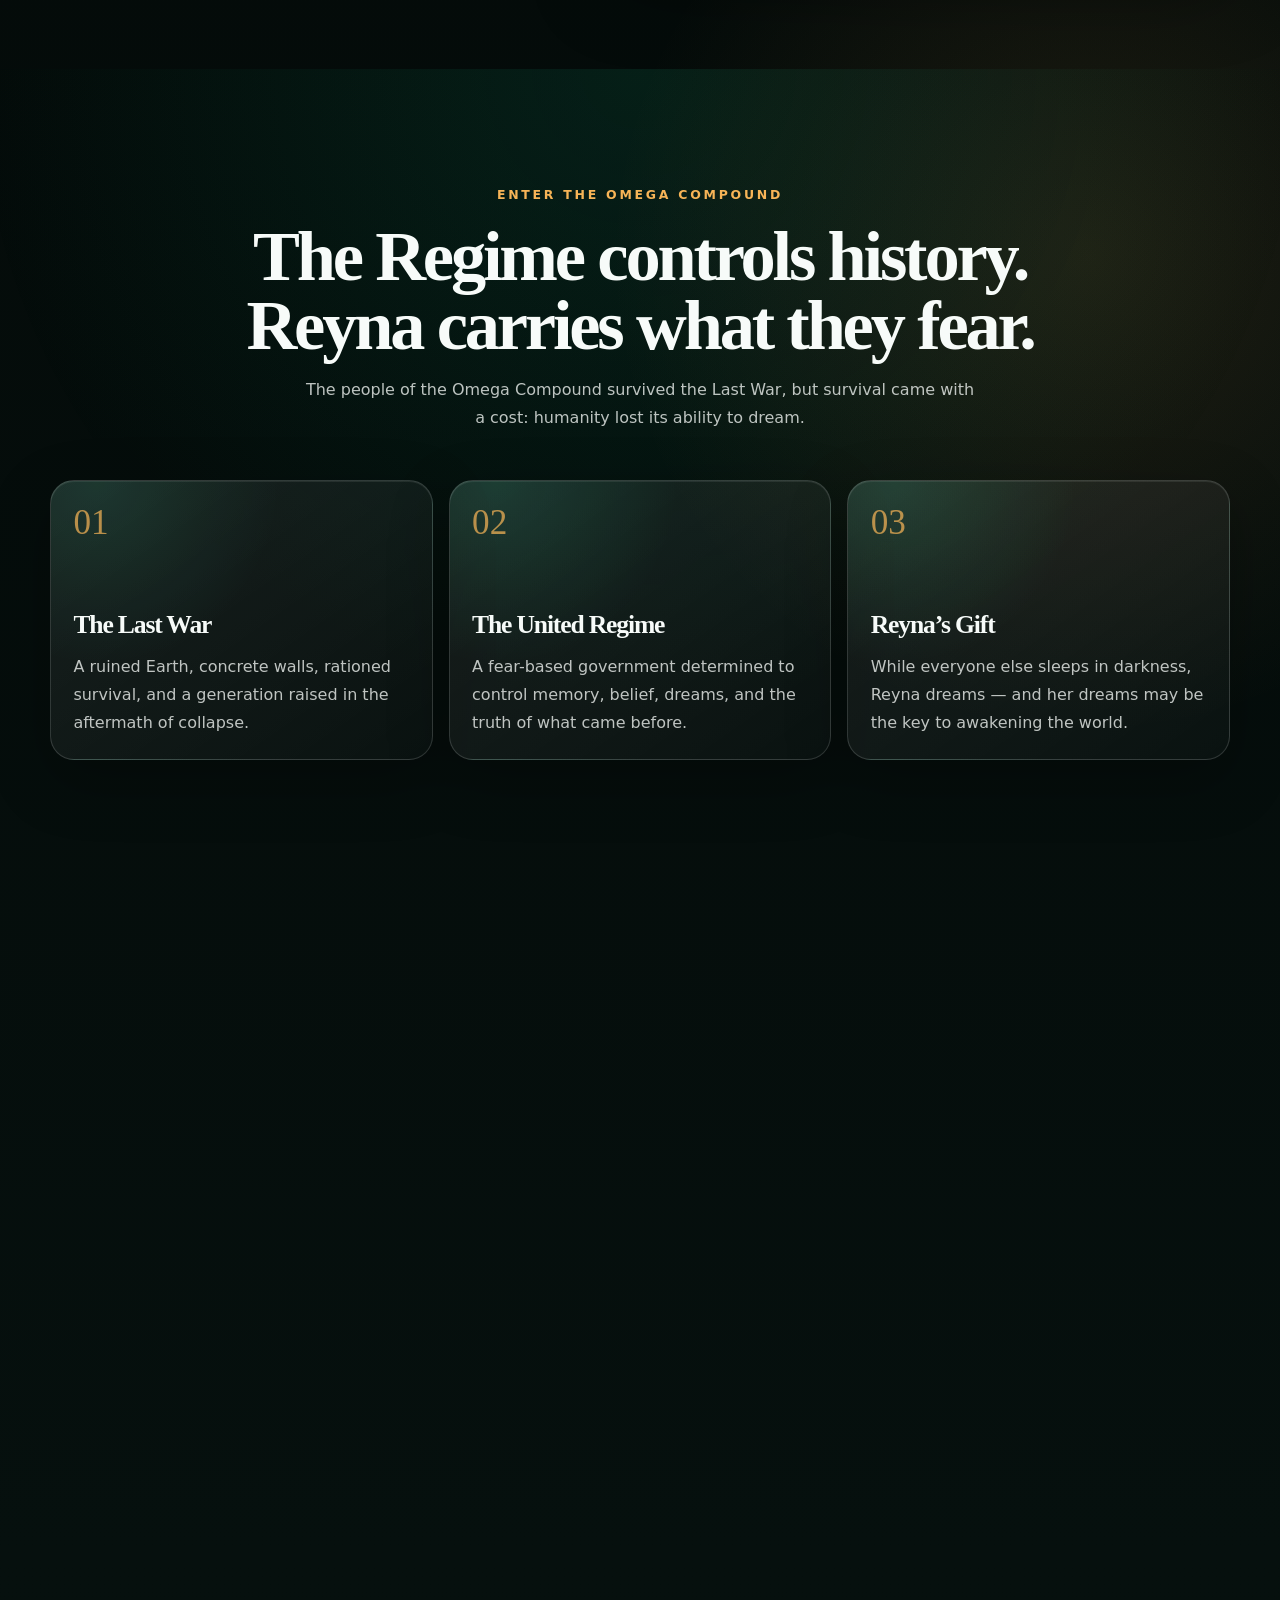
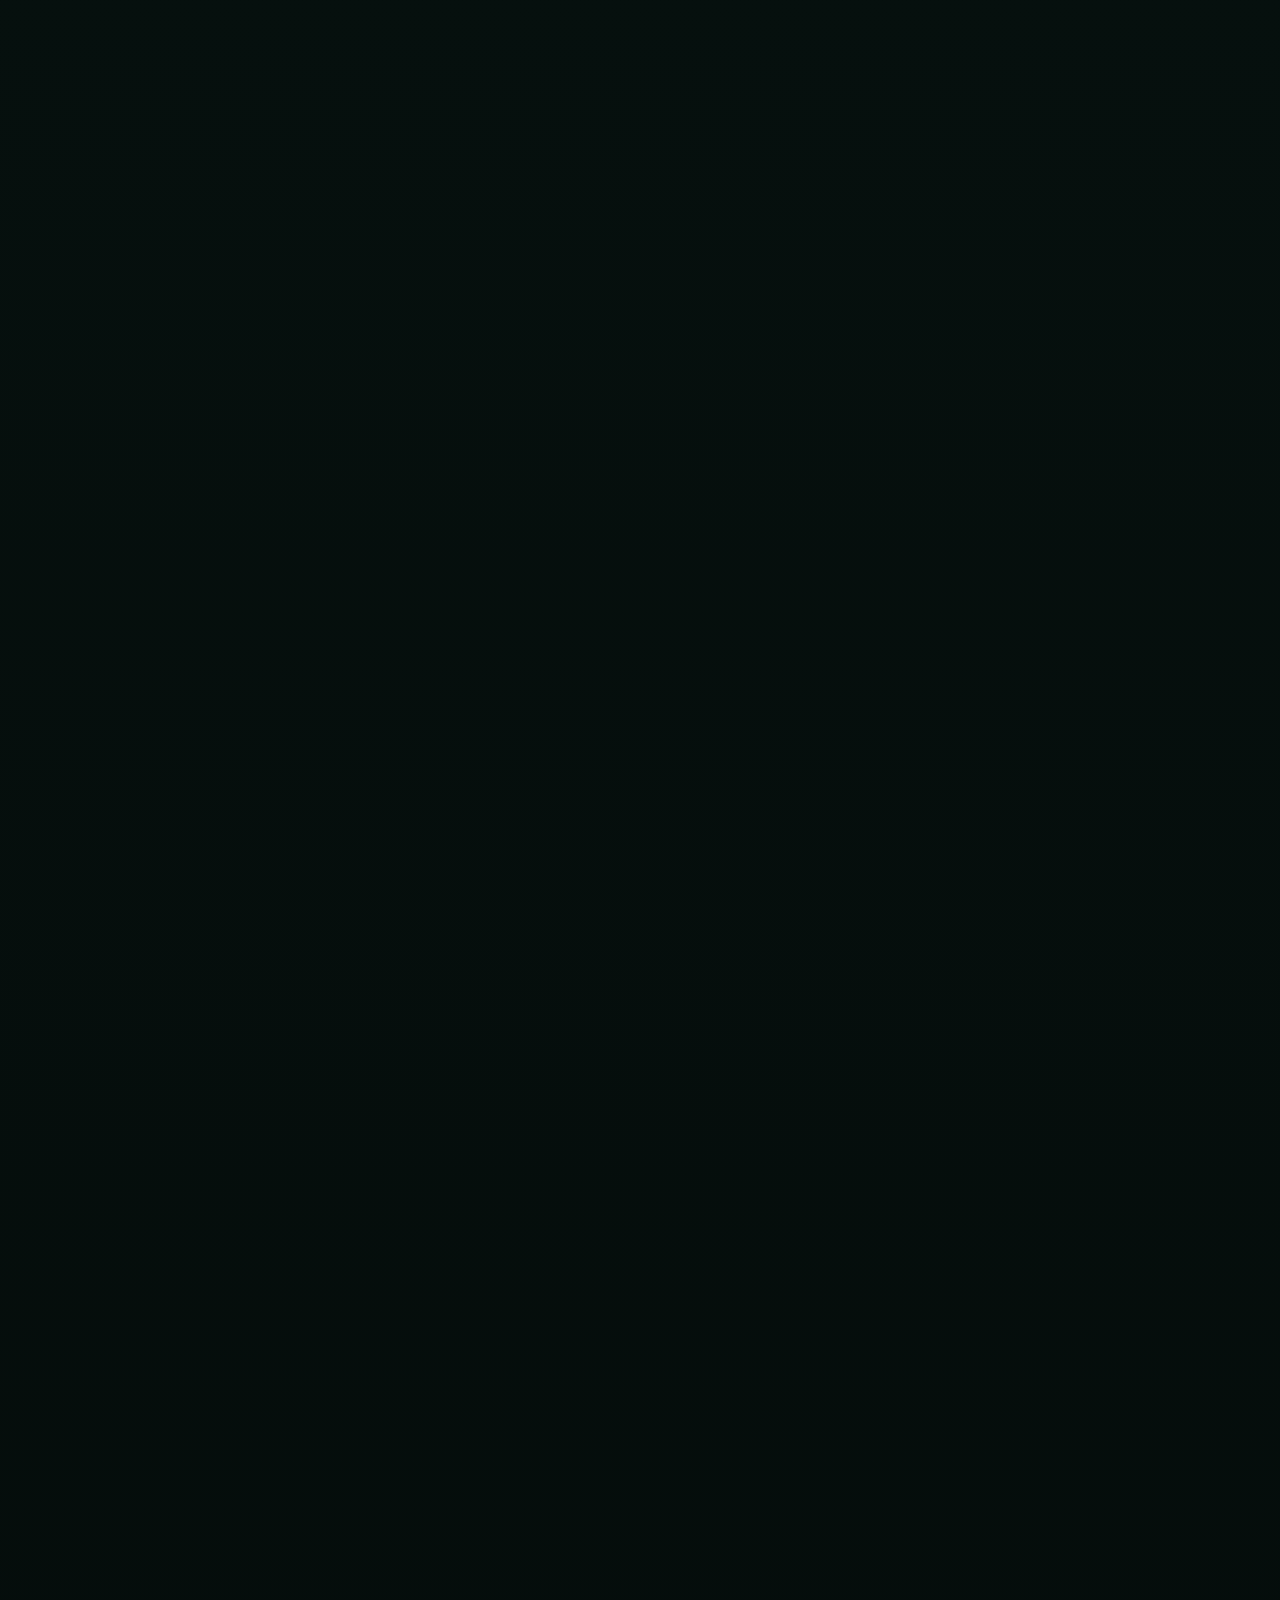
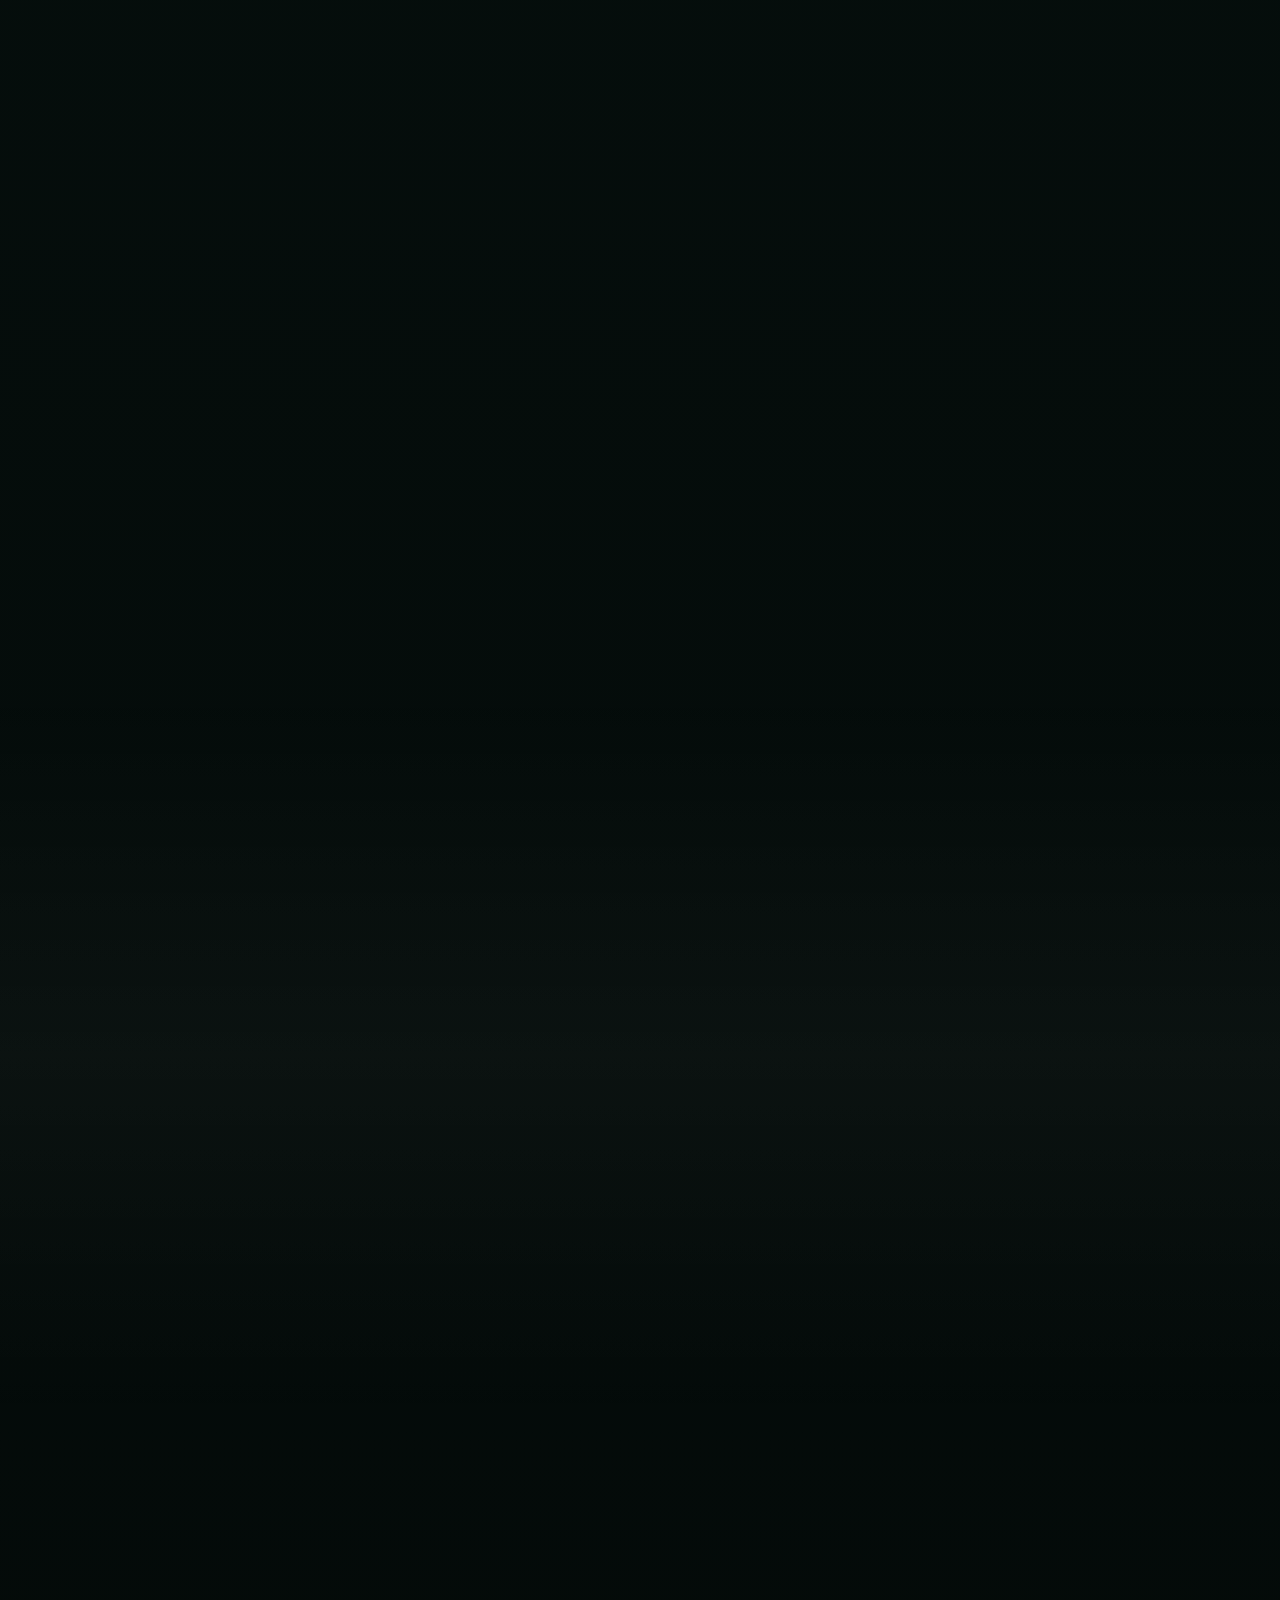
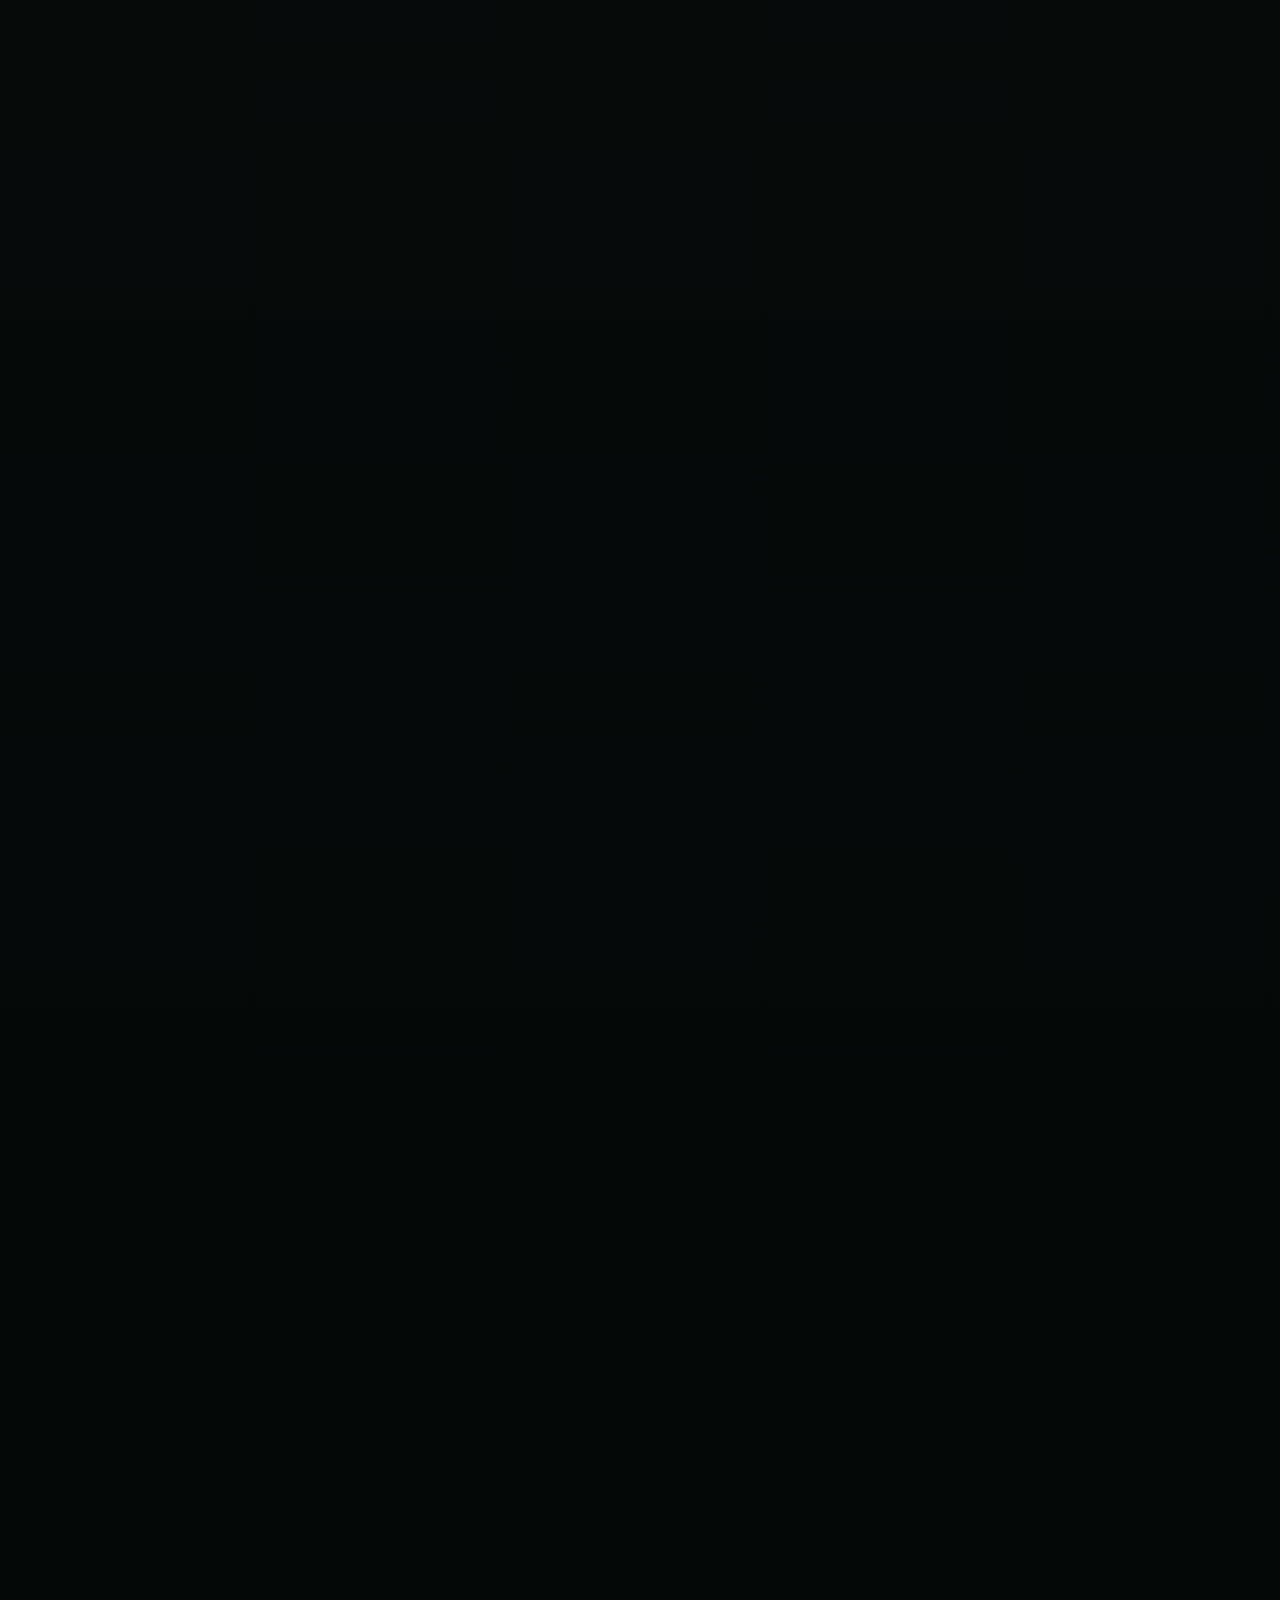
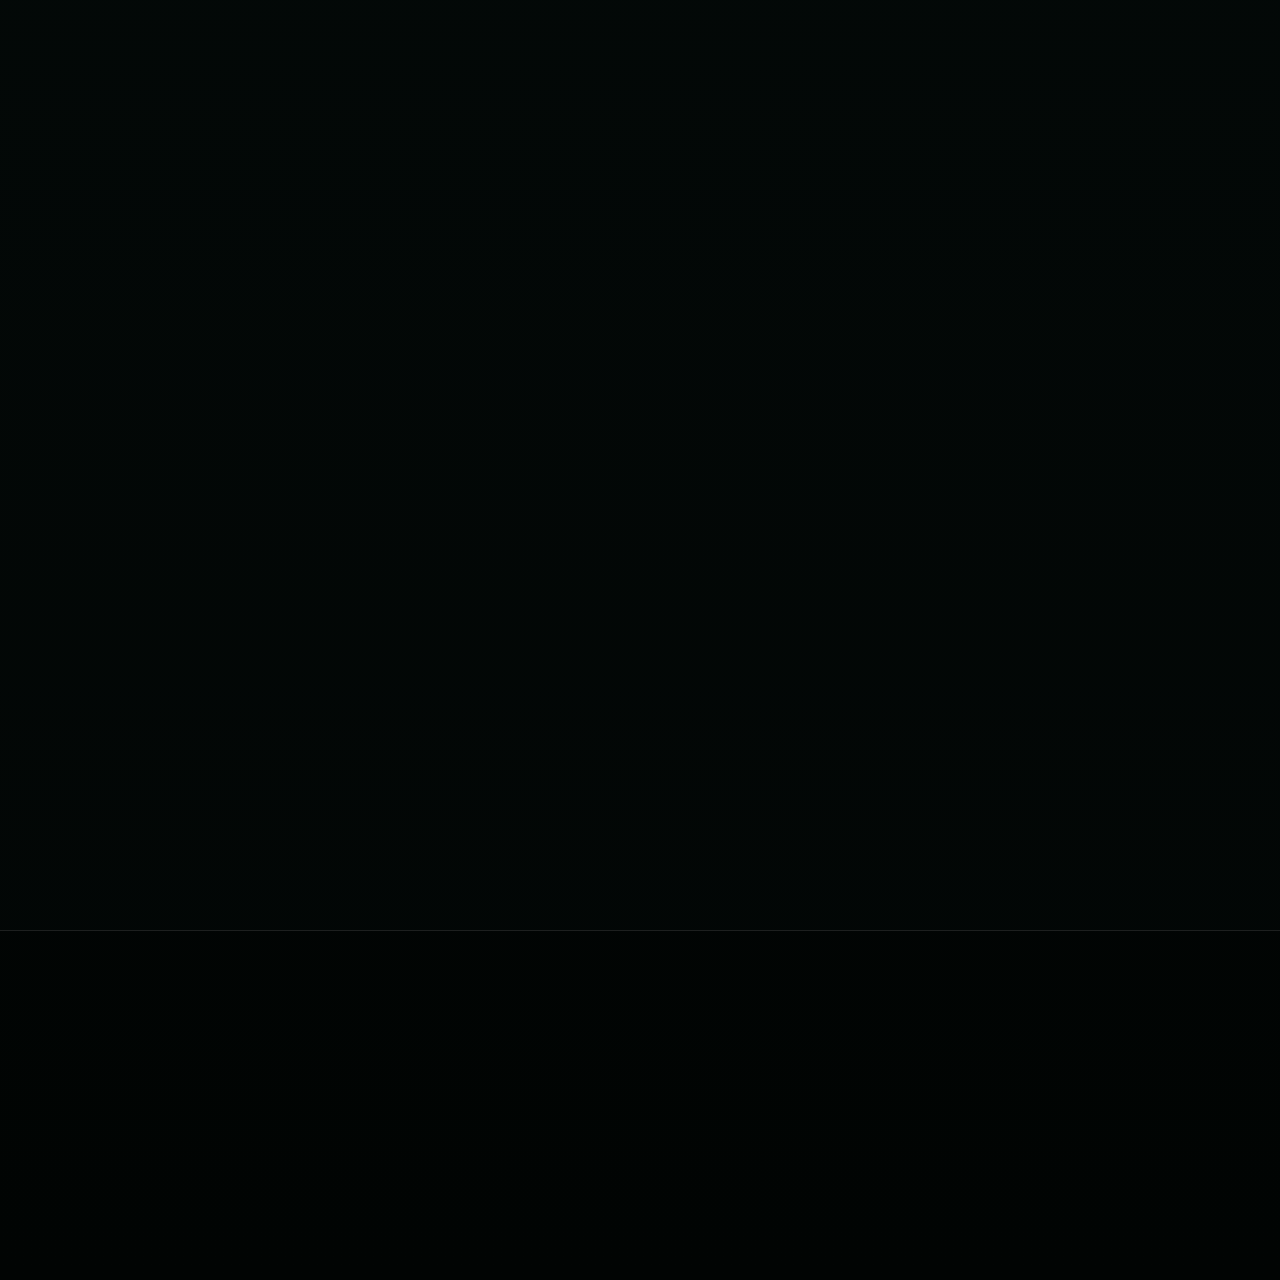
==== commit 1d407060: "Add files via upload" ====
--- a/index.html
+++ b/index.html
@@ -9,6 +9,10 @@
   <meta http-equiv="Content-Security-Policy" content="default-src 'self'; img-src 'self' data: https:; style-src 'self' 'unsafe-inline'; script-src 'self' 'unsafe-inline'; object-src 'none'; base-uri 'self'; form-action 'self'; upgrade-insecure-requests">
   <meta name="author" content="Cheyenne Cleveland">
   <meta name="publisher" content="Cheyenne Cleveland">
+  <meta name="site-built-by" content="Authors.Kronatrix">
+  <meta name="site-builder" content="Authors.Kronatrix author websites and AI.SEO">
+  <meta name="site-builder-url" content="https://authors.kronatrix.co.uk/">
+  <meta name="kronatrix-url" content="https://kronatrix.co.uk/">
   <meta name="keywords" content="Remember by Cheyenne Cleveland, Cheyenne Cleveland author, Remember book, The Remember Trilogy, YA dystopian sci-fi, clean YA dystopian, post-apocalyptic fiction, forbidden dreams, erased history, found family, reluctant hero, underground resistance">
   <meta name="theme-color" content="#08251d">
   <link rel="canonical" href="https://cheyenneclevelandbooks.github.io/">
@@ -32,13 +36,35 @@
   <link rel="apple-touch-icon" sizes="192x192" href="favicon-192.png">
   <link rel="alternate" type="application/pdf" href="chapter-one-teaser.pdf" title="Remember Chapter One Teaser PDF">
   <link rel="alternate" type="text/plain" href="llms.txt" title="AI summary for Remember by Cheyenne Cleveland">
-  <style>:root{--black:#020605;--black-2:#07100e;--green-950:#041611;--green-900:#08251d;--green-800:#0f3a2e;--green-500:#13c58a;--emerald:#38f0b3;--gold:#f7b457;--silver:#d8dedb;--mist:#9ba7a4;--concrete:#6e7775;--white:#f7fbf9;--line:rgba(216,222,219,0.18);--glass:rgba(4,18,14,0.72);--glass-strong:rgba(4,18,14,0.9);--shadow:0 24px 80px rgba(0,0,0,0.55);--gold-glow:0 0 50px rgba(247,180,87,0.28);--green-glow:0 0 70px rgba(56,240,179,0.14);--radius-xl:34px;--radius-lg:24px;--radius-md:16px;--shell:1180px;--font-body:Inter,ui-sans-serif,system-ui,-apple-system,BlinkMacSystemFont,"Segoe UI",sans-serif;--font-display:"Optima","Segoe UI",Candara,Georgia,serif;--font-serif:Georgia,"Times New Roman",serif}*{box-sizing:border-box}html{scroll-behavior:smooth}body{margin:0;font-family:var(--font-body);color:var(--white);background:radial-gradient(circle at 50% -10%,rgba(30,145,105,0.24),transparent 36rem),radial-gradient(circle at 85% 20%,rgba(247,180,87,0.11),transparent 30rem),linear-gradient(180deg,var(--black),#06100e 34%,#020605);overflow-x:hidden}body::before{content:"";position:fixed;inset:0;pointer-events:none;z-index:-3;opacity:0.26;background-image:linear-gradient(rgba(255,255,255,0.04) 1px,transparent 1px),linear-gradient(90deg,rgba(255,255,255,0.035) 1px,transparent 1px);background-size:72px 72px;mask-image:radial-gradient(circle at center,black,transparent 72%)}img{max-width:100%;display:block}a{color:inherit;text-decoration:none}p{color:rgba(247,251,249,0.76);line-height:1.75}strong,em{color:var(--white)}.skip-link{position:fixed;left:1rem;top:1rem;transform:translateY(-150%);z-index:1000;padding:0.75rem 1rem;border-radius:999px;background:var(--white);color:var(--black);font-weight:800}.skip-link:focus{transform:translateY(0)}.shell{width:min(var(--shell),calc(100% - 2rem));margin-inline:auto}.site-header{position:fixed;inset:0 0 auto;z-index:50;transition:background 250ms ease,border-color 250ms ease,transform 250ms ease;border-bottom:1px solid transparent}.site-header.is-scrolled{background:rgba(2,6,5,0.74);border-color:rgba(255,255,255,0.09);backdrop-filter:blur(18px)}.nav{min-height:82px;display:flex;align-items:center;justify-content:space-between;gap:1rem}.brand{display:inline-flex;align-items:center;gap:0.85rem;min-width:max-content}.brand-mark{width:44px;height:44px;display:grid;place-items:center;border:1px solid rgba(216,222,219,0.38);border-radius:50%;color:var(--white);background:radial-gradient(circle at 65% 30%,rgba(247,180,87,0.52),rgba(19,197,138,0.12) 38%,rgba(255,255,255,0.06));box-shadow:var(--green-glow),inset 0 0 14px rgba(255,255,255,0.08);font-family:var(--font-serif);font-weight:800}.brand strong{display:block;font-size:0.83rem;letter-spacing:0.24em}.brand small{display:block;margin-top:0.14rem;color:rgba(247,251,249,0.57);font-size:0.72rem;letter-spacing:0.08em}.nav-panel{display:flex;align-items:center;gap:0.25rem;padding:0.34rem;border:1px solid rgba(255,255,255,0.11);border-radius:999px;background:rgba(5,17,14,0.55);box-shadow:0 14px 34px rgba(0,0,0,0.18);backdrop-filter:blur(16px)}.nav-panel a{padding:0.72rem 0.9rem;border-radius:999px;color:rgba(247,251,249,0.74);font-size:0.88rem;font-weight:700;transition:180ms ease}.nav-panel a:hover,.nav-panel a:focus-visible{color:var(--white);background:rgba(255,255,255,0.08);outline:none}.nav-panel .nav-cta{color:var(--black);background:linear-gradient(135deg,var(--white),var(--silver));box-shadow:0 0 0 1px rgba(255,255,255,0.25),0 14px 34px rgba(247,180,87,0.18)}.nav-panel .nav-cta:hover{background:linear-gradient(135deg,var(--gold),#fff0d6);color:#1b1208}.nav-toggle{display:none}.hero{position:relative;min-height:100svh;display:grid;align-items:center;overflow:hidden;padding:clamp(5.4rem,9vh,6.6rem) 0 clamp(1.8rem,4vh,3rem)}.hero-bg{position:absolute;inset:0;z-index:-3;background:linear-gradient(90deg,rgba(2,6,5,0.94) 0%,rgba(2,6,5,0.80) 36%,rgba(2,6,5,0.42) 62%,rgba(2,6,5,0.82) 100%),url('remember-by-cheyenne-cleveland-book-cover.webp') center/cover no-repeat;filter:saturate(1.05) contrast(1.05);opacity:0.48;transform:scale(1.05)}.hero::before,.hero::after{content:"";position:absolute;pointer-events:none;z-index:-2}.hero::before{width:48vw;aspect-ratio:1;left:-12vw;top:8vh;background:radial-gradient(circle,rgba(56,240,179,0.18),transparent 62%);filter:blur(10px)}.hero::after{width:34vw;aspect-ratio:1;right:16vw;bottom:8vh;background:radial-gradient(circle,rgba(247,180,87,0.2),transparent 58%);filter:blur(18px)}.spark-field{position:absolute;inset:0;z-index:-1;opacity:0.34;background-image:radial-gradient(circle,rgba(255,255,255,0.9) 0 1px,transparent 1.3px),radial-gradient(circle,rgba(56,240,179,0.65) 0 1px,transparent 1.2px);background-size:120px 120px,180px 180px;background-position:0 0,28px 48px}.hero-grid{display:grid;grid-template-columns:minmax(0,1.02fr) minmax(260px,0.62fr);gap:clamp(1.5rem,4vw,4rem);align-items:center;min-height:calc(100svh - clamp(7rem,14vh,9.5rem))}.eyebrow{margin:0 0 1rem;color:var(--gold);font-size:0.78rem;font-weight:900;letter-spacing:0.22em;text-transform:uppercase}h1,h2,h3{margin:0;line-height:0.98;letter-spacing:-0.045em;font-family:var(--font-display)}h1{max-width:760px;font-size:clamp(3rem,8.1vw,7.2rem);text-transform:uppercase}h1 span{display:block;background:linear-gradient(180deg,#ffffff 0%,#c7cecb 48%,#798480 100%);-webkit-background-clip:text;color:transparent;text-shadow:0 26px 60px rgba(0,0,0,0.36)}h1 small{display:block;margin-top:0.55rem;color:var(--white);font-family:var(--font-body);font-size:clamp(1rem,1.9vw,1.7rem);font-weight:900;letter-spacing:0.34em;line-height:1.25}h2{font-size:clamp(2.2rem,5.5vw,5.2rem)}h3{font-size:clamp(1.25rem,2vw,1.7rem)}.tagline{margin:1.2rem 0 0;font-size:clamp(1.05rem,2vw,1.55rem);color:var(--white);letter-spacing:0.08em;text-transform:uppercase}.hero-lede{max-width:650px;margin:1.4rem 0 0;font-size:clamp(1.02rem,1.5vw,1.2rem)}.hero-actions,.button-row{display:flex;flex-wrap:wrap;gap:0.85rem;margin-top:2rem}.btn{display:inline-flex;align-items:center;justify-content:center;min-height:52px;padding:0.9rem 1.25rem;border-radius:999px;border:1px solid rgba(255,255,255,0.15);font-weight:900;letter-spacing:0.03em;transition:transform 180ms ease,border-color 180ms ease,background 180ms ease,box-shadow 180ms ease}.btn:hover{transform:translateY(-2px)}.btn:focus-visible,button:focus-visible,a:focus-visible{outline:2px solid var(--gold);outline-offset:4px}.btn-primary{color:#07100d;background:linear-gradient(135deg,#ffffff,#dce3df 42%,#f7b457);box-shadow:var(--gold-glow),0 22px 50px rgba(0,0,0,0.3)}.btn-secondary{color:var(--white);background:linear-gradient(135deg,rgba(255,255,255,0.14),rgba(255,255,255,0.04));box-shadow:inset 0 1px 0 rgba(255,255,255,0.16)}.btn-ghost{color:var(--silver);background:transparent}.btn:hover{border-color:rgba(255,255,255,0.36)}.comparison{margin-top:1.5rem;max-width:720px;font-size:0.96rem;color:rgba(247,251,249,0.68)}.cover-stage{position:relative;justify-self:center;width:min(34vw,390px);max-width:100%;perspective:1400px}.cover-aura{position:absolute;inset:8% -15% -5%;z-index:-1;border-radius:50%;background:radial-gradient(circle at 48% 68%,rgba(247,180,87,0.4),transparent 29%),radial-gradient(circle at 50% 42%,rgba(56,240,179,0.24),transparent 55%);filter:blur(18px)}.cover-stage img{width:100%;max-height:calc(100svh - 9.8rem);object-fit:contain;border-radius:6px;box-shadow:0 30px 110px rgba(0,0,0,0.72),0 0 0 1px rgba(255,255,255,0.15);transform:rotateY(-5deg) rotateX(2deg)}.cover-badge{position:absolute;right:-1.2rem;bottom:10%;padding:0.9rem 1rem;border:1px solid rgba(255,255,255,0.18);border-radius:20px;background:rgba(3,13,10,0.82);backdrop-filter:blur(16px);box-shadow:var(--shadow)}.cover-badge span,.cover-badge strong{display:block}.cover-badge span{color:var(--gold);font-size:0.72rem;letter-spacing:0.15em;text-transform:uppercase}.cover-badge strong{margin-top:0.2rem}.signal-strip{border-block:1px solid rgba(255,255,255,0.12);background:linear-gradient(90deg,rgba(255,255,255,0.04),rgba(19,197,138,0.08),rgba(255,255,255,0.04))}.signal-grid{display:grid;grid-template-columns:repeat(4,1fr);gap:1px}.signal-grid div{padding:1.1rem 1rem;min-height:86px;display:flex;flex-direction:column;justify-content:center;border-left:1px solid rgba(255,255,255,0.09)}.signal-grid div:last-child{border-right:1px solid rgba(255,255,255,0.09)}.signal-grid span{color:var(--mist);font-size:0.75rem;text-transform:uppercase;letter-spacing:0.16em}.signal-grid strong{margin-top:0.25rem;color:var(--white)}.section{padding:clamp(4.5rem,9vw,8rem) 0;position:relative}.two-col,.excerpt-layout,.author-grid,.faq-layout{display:grid;grid-template-columns:0.8fr 1fr;gap:clamp(2rem,6vw,5rem);align-items:start}.prose{padding:clamp(1.4rem,3vw,2.4rem);border:1px solid var(--line);border-radius:var(--radius-xl);background:linear-gradient(145deg,rgba(255,255,255,0.085),rgba(255,255,255,0.025));box-shadow:var(--shadow),inset 0 1px 0 rgba(255,255,255,0.12)}.centered{max-width:820px;margin:0 auto 3rem;text-align:center}.centered p{margin-inline:auto;max-width:680px}.world-section::before,.reviews-section::before,.final-cta::before{content:"";position:absolute;inset:0;z-index:-1;background:radial-gradient(circle at 50% 0,rgba(19,197,138,0.11),transparent 42rem)}.world-grid,.review-grid{display:grid;grid-template-columns:repeat(3,1fr);gap:1rem}.world-card,.review-card,.author-card,.author-details,.excerpt-card,.faq-item{border:1px solid var(--line);border-radius:var(--radius-lg);background:linear-gradient(145deg,rgba(255,255,255,0.08),rgba(255,255,255,0.025)),radial-gradient(circle at 12% 0,rgba(56,240,179,0.12),transparent 42%);box-shadow:0 20px 60px rgba(0,0,0,0.28),inset 0 1px 0 rgba(255,255,255,0.08)}.world-card{min-height:280px;padding:1.4rem;display:flex;flex-direction:column;justify-content:flex-end;transition:transform 200ms ease,border-color 200ms ease}.world-card:hover{transform:translateY(-6px);border-color:rgba(247,180,87,0.35)}.card-index{margin-bottom:auto;color:rgba(247,180,87,0.72);font-family:var(--font-serif);font-size:2.2rem}.world-card p{margin-bottom:0}.split-heading{display:grid;grid-template-columns:1fr 0.7fr;gap:2rem;align-items:end;margin-bottom:2rem}.pill-grid{display:flex;flex-wrap:wrap;gap:0.8rem}.pill-grid span{padding:0.9rem 1rem;border:1px solid rgba(255,255,255,0.13);border-radius:999px;background:rgba(255,255,255,0.055);color:rgba(247,251,249,0.84);box-shadow:inset 0 1px 0 rgba(255,255,255,0.08)}.quote-panel{padding:clamp(2rem,6vw,5rem);border:1px solid rgba(247,180,87,0.22);border-radius:var(--radius-xl);text-align:center;background:radial-gradient(circle at 50% 50%,rgba(247,180,87,0.16),transparent 44%),linear-gradient(135deg,rgba(255,255,255,0.08),rgba(255,255,255,0.02));box-shadow:var(--gold-glow),var(--shadow)}.quote-panel p{margin:0;color:var(--white);font-family:var(--font-serif);font-size:clamp(1.8rem,4vw,4.1rem);line-height:1.15}.quote-panel span{display:block;margin-top:1.2rem;color:var(--gold);letter-spacing:0.14em;text-transform:uppercase}.review-marquee{overflow:hidden;border-block:1px solid rgba(255,255,255,0.1);margin:0 0 2rem;mask-image:linear-gradient(90deg,transparent,black 12%,black 88%,transparent)}.marquee-track{display:flex;width:max-content;gap:2rem;padding:1rem 0;animation:marquee 25s linear infinite}.marquee-track span{color:var(--gold);text-transform:uppercase;letter-spacing:0.14em;font-size:0.8rem;font-weight:900}@keyframes marquee{to{transform:translateX(-50%)}}.review-card{padding:1.4rem;min-height:210px;display:flex;flex-direction:column;justify-content:space-between}.review-card p{margin:0;color:var(--white);font-family:var(--font-serif);font-size:clamp(1.18rem,2vw,1.55rem);line-height:1.35}.review-card footer{margin-top:1.4rem;color:var(--mist);font-weight:800}.review-actions{margin-top:2rem}.excerpt-section{background:linear-gradient(180deg,transparent,rgba(255,255,255,0.03),transparent)}.excerpt-card{padding:clamp(1.5rem,3vw,2.5rem);position:relative}.excerpt-card::before{content:"";position:absolute;inset:1rem;border:1px solid rgba(255,255,255,0.06);border-radius:calc(var(--radius-lg) - 0.6rem);pointer-events:none}.chapter-label{display:inline-flex;margin-bottom:1.4rem;color:var(--gold);text-transform:uppercase;letter-spacing:0.16em;font-size:0.75rem;font-weight:900}.excerpt-card p{color:var(--white);font-family:var(--font-serif);font-size:clamp(1.1rem,2vw,1.45rem);line-height:1.6}.excerpt-card .excerpt-note{color:var(--mist);font-family:var(--font-body);font-size:0.9rem}.buy-panel{display:grid;grid-template-columns:0.8fr 1.2fr;gap:2rem;align-items:center;padding:clamp(1.6rem,4vw,3.2rem);border:1px solid rgba(247,180,87,0.24);border-radius:var(--radius-xl);background:radial-gradient(circle at 85% 40%,rgba(247,180,87,0.22),transparent 34%),linear-gradient(135deg,rgba(19,197,138,0.14),rgba(255,255,255,0.04));box-shadow:var(--shadow),var(--gold-glow)}.buy-grid{display:grid;grid-template-columns:repeat(2,1fr);gap:0.85rem}.buy-grid a{padding:1.2rem;min-height:106px;border-radius:var(--radius-md);border:1px solid rgba(255,255,255,0.14);background:rgba(0,0,0,0.25);transition:transform 180ms ease,border-color 180ms ease,background 180ms ease}.buy-grid a:hover{transform:translateY(-4px);border-color:rgba(247,180,87,0.42);background:rgba(255,255,255,0.07)}.buy-grid span{display:block;color:var(--mist);font-size:0.76rem;text-transform:uppercase;letter-spacing:0.16em}.buy-grid strong{display:block;margin-top:0.34rem;font-size:1.2rem}.author-card,.author-details{padding:clamp(1.5rem,3vw,2.4rem)}.author-monogram{width:78px;height:78px;display:grid;place-items:center;margin-bottom:1.6rem;border-radius:50%;border:1px solid rgba(255,255,255,0.17);background:radial-gradient(circle at 65% 30%,rgba(247,180,87,0.44),rgba(56,240,179,0.12));font-family:var(--font-serif);font-size:1.6rem;font-weight:900;box-shadow:var(--green-glow)}.social-links{display:flex;flex-wrap:wrap;gap:0.7rem;margin-top:1.3rem}.social-links a{padding:0.7rem 0.9rem;border:1px solid rgba(255,255,255,0.12);border-radius:999px;color:var(--silver);background:rgba(255,255,255,0.04)}dl{margin:1.5rem 0 0}dl div{display:grid;grid-template-columns:0.42fr 1fr;gap:1rem;padding:0.9rem 0;border-bottom:1px solid rgba(255,255,255,0.09)}dt{color:var(--mist);font-weight:800}dd{margin:0;color:var(--white)}.faq-layout{grid-template-columns:0.7fr 1.3fr}.faq-list{display:grid;gap:0.85rem}.faq-item{overflow:hidden}.faq-item button{width:100%;border:0;color:var(--white);background:transparent;cursor:pointer;padding:1.1rem 1.2rem;text-align:left;font:inherit;font-weight:900;display:flex;justify-content:space-between;gap:1rem}.faq-item button::after{content:"+";color:var(--gold);font-size:1.25rem}.faq-item.is-open button::after{content:"−"}.faq-item div{display:grid;grid-template-rows:0fr;transition:grid-template-rows 220ms ease}.faq-item div>p{overflow:hidden;margin:0;padding:0 1.2rem}.faq-item.is-open div{grid-template-rows:1fr}.faq-item.is-open div>p{padding-bottom:1.2rem}.final-panel{padding:clamp(2rem,6vw,5rem);border-radius:var(--radius-xl);text-align:center;border:1px solid rgba(255,255,255,0.14);background:radial-gradient(circle at 50% 0%,rgba(56,240,179,0.17),transparent 38rem),linear-gradient(135deg,rgba(2,6,5,0.92),rgba(6,30,23,0.86));box-shadow:var(--shadow),var(--green-glow)}.final-panel p{max-width:690px;margin-inline:auto}.centered-buttons{justify-content:center}.site-footer{padding:4rem 0 2rem;border-top:1px solid rgba(255,255,255,0.11);background:rgba(0,0,0,0.26)}.footer-grid{display:grid;grid-template-columns:1.45fr repeat(3,1fr);gap:2rem}.site-footer h3{margin-bottom:1rem;font-size:1rem;letter-spacing:0.04em}.site-footer a{display:block;color:rgba(247,251,249,0.66);margin:0.52rem 0;transition:color 180ms ease}.site-footer a:hover{color:var(--gold)}.footer-brand{margin-bottom:1rem}.footer-bottom{margin-top:2.5rem;padding-top:1.3rem;border-top:1px solid rgba(255,255,255,0.08)}.footer-bottom a{display:inline;color:var(--silver);text-decoration:underline;text-underline-offset:4px}.reveal{opacity:0;transform:translateY(24px);transition:opacity 650ms ease,transform 650ms ease}.reveal.is-visible{opacity:1;transform:translateY(0)}.hero .reveal{opacity:1;transform:none}@media (max-width:980px){.nav-toggle{display:inline-flex;width:48px;height:48px;border:1px solid rgba(255,255,255,0.16);border-radius:50%;background:rgba(255,255,255,0.06);align-items:center;justify-content:center;flex-direction:column;gap:5px}.nav-toggle span{width:18px;height:2px;background:var(--white);border-radius:999px;transition:transform 180ms ease,opacity 180ms ease}.nav-toggle[aria-expanded="true"] span:nth-child(1){transform:translateY(7px) rotate(45deg)}.nav-toggle[aria-expanded="true"] span:nth-child(2){opacity:0}.nav-toggle[aria-expanded="true"] span:nth-child(3){transform:translateY(-7px) rotate(-45deg)}.nav-panel{position:fixed;top:92px;left:1rem;right:1rem;display:grid;border-radius:24px;padding:0.7rem;background:rgba(2,6,5,0.92);opacity:0;visibility:hidden;transform:translateY(-8px);transition:180ms ease}.nav-panel.is-open{opacity:1;visibility:visible;transform:translateY(0)}.nav-panel a{padding:0.92rem 1rem}.hero-grid,.two-col,.excerpt-layout,.author-grid,.faq-layout,.buy-panel,.split-heading{grid-template-columns:1fr}.hero{min-height:100svh;padding:5.4rem 0 2.5rem;text-align:center}.hero-grid{min-height:calc(100svh - 7.9rem);align-content:center;gap:1.25rem}.hero-copy{order:1}.cover-stage{order:2;width:min(54vw,320px)}.cover-stage img{max-height:43svh;transform:none;margin-inline:auto}.hero-actions{justify-content:center}.comparison{margin-inline:auto}.signal-grid{grid-template-columns:repeat(2,1fr)}.world-grid,.review-grid{grid-template-columns:1fr}.buy-grid{grid-template-columns:1fr}.footer-grid{grid-template-columns:1fr 1fr}}@media (max-width:620px){.shell{width:min(100% - 1.1rem,var(--shell))}.nav{min-height:74px}.brand small{display:none}.brand strong{font-size:0.75rem;letter-spacing:0.18em}.brand-mark{width:38px;height:38px}.hero{min-height:100svh;padding:5rem 0 1.7rem}.hero-grid{min-height:calc(100svh - 6.7rem);gap:0.95rem}.cover-stage{width:min(74vw,280px)}.cover-stage img{max-height:36svh;transform:none}.cover-badge{display:none}h1{font-size:clamp(2.15rem,13.6vw,3.9rem)}h1 small{font-size:clamp(0.85rem,4.6vw,1.1rem);letter-spacing:0.18em;margin-top:0.35rem}.tagline{font-size:0.92rem;letter-spacing:0.07em}.btn{width:100%}.signal-grid{grid-template-columns:1fr}.signal-grid div{border-inline:0;border-bottom:1px solid rgba(255,255,255,0.08)}.section{padding:4rem 0}.prose,.world-card,.review-card,.author-card,.author-details,.excerpt-card,.buy-panel,.final-panel,.quote-panel{border-radius:22px}.pill-grid span{width:100%;justify-content:center;text-align:center}dl div{grid-template-columns:1fr;gap:0.25rem}.footer-grid{grid-template-columns:1fr}}@media (max-width:430px){.hero{padding-top:4.8rem}.hero-grid{gap:0.75rem}.eyebrow{margin-bottom:0.55rem;font-size:0.68rem;letter-spacing:0.18em}.tagline{margin-top:0.7rem}.hero-lede{margin-top:0.8rem;font-size:0.9rem;line-height:1.55}.hero-actions{margin-top:1rem;gap:0.55rem}.btn{min-height:46px;padding:0.75rem 1rem}.comparison{margin-top:0.8rem;font-size:0.82rem;line-height:1.5}.cover-stage{width:min(68vw,230px)}.cover-stage img{max-height:31svh}}@media (prefers-reduced-motion:reduce){*,*::before,*::after{animation-duration:0.01ms !important;animation-iteration-count:1 !important;scroll-behavior:auto !important;transition-duration:0.01ms !important}.reveal{opacity:1;transform:none}}.review-note{max-width:760px;margin:1.6rem auto 0;color:var(--fog);font-size:.92rem;text-align:center;line-height:1.7}.review-groups{display:grid;gap:clamp(2.4rem,5vw,4rem)}.review-group{display:grid;gap:1.1rem}.review-group-header{display:flex;align-items:end;justify-content:space-between;gap:1rem;padding-bottom:.85rem;border-bottom:1px solid rgba(255,255,255,0.12)}.review-group-header .eyebrow{margin:0 0 .35rem}.review-group-header h3{margin:0;max-width:820px;font-family:var(--font-serif);font-size:clamp(1.35rem,2.6vw,2.25rem);line-height:1.15;color:var(--white)}.review-card footer{display:grid;gap:.45rem}.review-card footer strong{color:var(--mist);font-weight:900}.review-card footer small{color:rgba(209,218,214,.68);font-size:.76rem;line-height:1.35;letter-spacing:.04em;text-transform:uppercase}.review-note strong{color:var(--white)}@media (max-width:760px){.review-group-header{display:block}}.review-source{width:max-content;display:inline-flex;align-items:center;gap:.45rem;margin-bottom:1rem;padding:.36rem .62rem;border:1px solid rgba(247,180,87,.22);border-radius:999px;color:rgba(247,180,87,.88);background:rgba(247,180,87,.075);font-size:.68rem;font-weight:900;letter-spacing:.12em;text-transform:uppercase}.review-source::before{content:"";width:.34rem;height:.34rem;border-radius:50%;background:currentColor;box-shadow:0 0 18px rgba(247,180,87,.42)}.review-card{position:relative;overflow:hidden}.review-card::after{content:"”";position:absolute;right:1.1rem;bottom:-.85rem;color:rgba(255,255,255,.045);font-family:var(--font-serif);font-size:8rem;line-height:1;pointer-events:none}.review-card footer{position:relative;z-index:1}.review-note{max-width:none;margin-top:1.4rem;color:rgba(209,218,214,.62);font-size:.82rem;letter-spacing:.02em}.review-group-header h3{letter-spacing:-.02em}@media (max-width:760px){.review-source{font-size:.64rem}.review-note{text-align:left}}@media (min-width:981px){.hero{min-height:100svh;padding:clamp(4.7rem,7.2vh,5.8rem) 0 clamp(1rem,2.2vh,1.8rem)}.hero-bg{background:linear-gradient(90deg,rgba(2,6,5,0.985) 0%,rgba(2,6,5,0.92) 30%,rgba(2,6,5,0.64) 58%,rgba(2,6,5,0.86) 100%),radial-gradient(circle at 24% 55%,rgba(2,6,5,0.7),transparent 34rem),url('remember-by-cheyenne-cleveland-book-cover.webp') center/cover no-repeat;opacity:0.52;transform:scale(1.02)}.hero-grid{grid-template-columns:minmax(0,1.08fr) minmax(240px,0.48fr);min-height:calc(100svh - 7rem);gap:clamp(1.2rem,3vw,3rem);align-items:center}.hero-copy{max-width:760px;padding-block:.4rem}.hero-copy .eyebrow{margin-bottom:.72rem}h1{max-width:700px;font-size:clamp(3rem,7vw,6.45rem)}h1 small{margin-top:.38rem;font-size:clamp(.95rem,1.55vw,1.35rem);letter-spacing:.32em}.tagline{margin-top:.95rem;font-size:clamp(1rem,1.7vw,1.35rem)}.hero-lede{margin-top:.9rem;max-width:620px;font-size:clamp(.98rem,1.25vw,1.08rem);line-height:1.68}.hero-actions{margin-top:1.35rem}.comparison{margin-top:1.05rem;max-width:620px;font-size:.9rem;line-height:1.55}.cover-stage{width:min(28vw,340px);align-self:center}.cover-stage img{max-height:min(62svh,505px);width:auto;margin-inline:auto}.cover-aura{inset:4% -14% -8%}.cover-badge{display:none}}@media (min-width:981px) and (max-height:760px){.nav{min-height:72px}.brand-mark{width:40px;height:40px}.hero{padding-top:4.4rem;padding-bottom:.9rem}.hero-grid{min-height:calc(100svh - 5.8rem)}h1{font-size:clamp(2.8rem,6.5vw,5.9rem)}.tagline{font-size:clamp(.98rem,1.55vw,1.22rem)}.hero-lede{font-size:.98rem;line-height:1.58}.btn{min-height:48px;padding:.78rem 1.1rem}.cover-stage{width:min(25vw,315px)}.cover-stage img{max-height:min(60svh,460px)}}@media (max-width:980px){.cover-badge{display:none}.hero-bg{background:linear-gradient(180deg,rgba(2,6,5,.92) 0%,rgba(2,6,5,.72) 50%,rgba(2,6,5,.95) 100%),url('remember-by-cheyenne-cleveland-book-cover.webp') center/cover no-repeat;opacity:.5}}@media (max-width:620px){.hero-copy .eyebrow{margin-bottom:.45rem}.hero-actions{margin-top:.9rem}.comparison{display:none}}.section,.signal-strip,.site-footer{content-visibility:auto;contain-intrinsic-size:auto 720px}.hero,.site-header{content-visibility:visible}@media (prefers-reduced-motion:reduce){*,*::before,*::after{animation-duration:0.01ms !important;animation-iteration-count:1 !important;scroll-behavior:auto !important;transition-duration:0.01ms !important}}</style>
+  <link rel="alternate" type="text/plain" href="humans.txt" title="Website credits for Remember by Cheyenne Cleveland">
+  <style>:root{--black:#020605;--black-2:#07100e;--green-950:#041611;--green-900:#08251d;--green-800:#0f3a2e;--green-500:#13c58a;--emerald:#38f0b3;--gold:#f7b457;--silver:#d8dedb;--mist:#9ba7a4;--concrete:#6e7775;--white:#f7fbf9;--line:rgba(216,222,219,0.18);--glass:rgba(4,18,14,0.72);--glass-strong:rgba(4,18,14,0.9);--shadow:0 24px 80px rgba(0,0,0,0.55);--gold-glow:0 0 50px rgba(247,180,87,0.28);--green-glow:0 0 70px rgba(56,240,179,0.14);--radius-xl:34px;--radius-lg:24px;--radius-md:16px;--shell:1180px;--font-body:Inter,ui-sans-serif,system-ui,-apple-system,BlinkMacSystemFont,"Segoe UI",sans-serif;--font-display:"Optima","Segoe UI",Candara,Georgia,serif;--font-serif:Georgia,"Times New Roman",serif}*{box-sizing:border-box}html{scroll-behavior:smooth}body{margin:0;font-family:var(--font-body);color:var(--white);background:radial-gradient(circle at 50% -10%,rgba(30,145,105,0.24),transparent 36rem),radial-gradient(circle at 85% 20%,rgba(247,180,87,0.11),transparent 30rem),linear-gradient(180deg,var(--black),#06100e 34%,#020605);overflow-x:hidden}body::before{content:"";position:fixed;inset:0;pointer-events:none;z-index:-3;opacity:0.26;background-image:linear-gradient(rgba(255,255,255,0.04) 1px,transparent 1px),linear-gradient(90deg,rgba(255,255,255,0.035) 1px,transparent 1px);background-size:72px 72px;mask-image:radial-gradient(circle at center,black,transparent 72%)}img{max-width:100%;display:block}a{color:inherit;text-decoration:none}p{color:rgba(247,251,249,0.76);line-height:1.75}strong,em{color:var(--white)}.skip-link{position:fixed;left:1rem;top:1rem;transform:translateY(-150%);z-index:1000;padding:0.75rem 1rem;border-radius:999px;background:var(--white);color:var(--black);font-weight:800}.skip-link:focus{transform:translateY(0)}.shell{width:min(var(--shell),calc(100% - 2rem));margin-inline:auto}.site-header{position:fixed;inset:0 0 auto;z-index:50;transition:background 250ms ease,border-color 250ms ease,transform 250ms ease;border-bottom:1px solid transparent}.site-header.is-scrolled{background:rgba(2,6,5,0.74);border-color:rgba(255,255,255,0.09);backdrop-filter:blur(18px)}.nav{min-height:82px;display:flex;align-items:center;justify-content:space-between;gap:1rem}.brand{display:inline-flex;align-items:center;gap:0.85rem;min-width:max-content}.brand-mark{width:44px;height:44px;display:grid;place-items:center;border:1px solid rgba(216,222,219,0.38);border-radius:50%;color:var(--white);background:radial-gradient(circle at 65% 30%,rgba(247,180,87,0.52),rgba(19,197,138,0.12) 38%,rgba(255,255,255,0.06));box-shadow:var(--green-glow),inset 0 0 14px rgba(255,255,255,0.08);font-family:var(--font-serif);font-weight:800}.brand strong{display:block;font-size:0.83rem;letter-spacing:0.24em}.brand small{display:block;margin-top:0.14rem;color:rgba(247,251,249,0.57);font-size:0.72rem;letter-spacing:0.08em}.nav-panel{display:flex;align-items:center;gap:0.25rem;padding:0.34rem;border:1px solid rgba(255,255,255,0.11);border-radius:999px;background:rgba(5,17,14,0.55);box-shadow:0 14px 34px rgba(0,0,0,0.18);backdrop-filter:blur(16px)}.nav-panel a{padding:0.72rem 0.9rem;border-radius:999px;color:rgba(247,251,249,0.74);font-size:0.88rem;font-weight:700;transition:180ms ease}.nav-panel a:hover,.nav-panel a:focus-visible{color:var(--white);background:rgba(255,255,255,0.08);outline:none}.nav-panel .nav-cta{color:var(--black);background:linear-gradient(135deg,var(--white),var(--silver));box-shadow:0 0 0 1px rgba(255,255,255,0.25),0 14px 34px rgba(247,180,87,0.18)}.nav-panel .nav-cta:hover{background:linear-gradient(135deg,var(--gold),#fff0d6);color:#1b1208}.nav-toggle{display:none}.hero{position:relative;min-height:100svh;display:grid;align-items:center;overflow:hidden;padding:clamp(5.4rem,9vh,6.6rem) 0 clamp(1.8rem,4vh,3rem)}.hero-bg{position:absolute;inset:0;z-index:-3;background:linear-gradient(90deg,rgba(2,6,5,0.94) 0%,rgba(2,6,5,0.80) 36%,rgba(2,6,5,0.42) 62%,rgba(2,6,5,0.82) 100%),url('remember-by-cheyenne-cleveland-book-cover.webp') center/cover no-repeat;filter:saturate(1.05) contrast(1.05);opacity:0.48;transform:scale(1.05)}.hero::before,.hero::after{content:"";position:absolute;pointer-events:none;z-index:-2}.hero::before{width:48vw;aspect-ratio:1;left:-12vw;top:8vh;background:radial-gradient(circle,rgba(56,240,179,0.18),transparent 62%);filter:blur(10px)}.hero::after{width:34vw;aspect-ratio:1;right:16vw;bottom:8vh;background:radial-gradient(circle,rgba(247,180,87,0.2),transparent 58%);filter:blur(18px)}.spark-field{position:absolute;inset:0;z-index:-1;opacity:0.34;background-image:radial-gradient(circle,rgba(255,255,255,0.9) 0 1px,transparent 1.3px),radial-gradient(circle,rgba(56,240,179,0.65) 0 1px,transparent 1.2px);background-size:120px 120px,180px 180px;background-position:0 0,28px 48px}.hero-grid{display:grid;grid-template-columns:minmax(0,1.02fr) minmax(260px,0.62fr);gap:clamp(1.5rem,4vw,4rem);align-items:center;min-height:calc(100svh - clamp(7rem,14vh,9.5rem))}.eyebrow{margin:0 0 1rem;color:var(--gold);font-size:0.78rem;font-weight:900;letter-spacing:0.22em;text-transform:uppercase}h1,h2,h3{margin:0;line-height:0.98;letter-spacing:-0.045em;font-family:var(--font-display)}h1{max-width:760px;font-size:clamp(3rem,8.1vw,7.2rem);text-transform:uppercase}h1 span{display:block;background:linear-gradient(180deg,#ffffff 0%,#c7cecb 48%,#798480 100%);-webkit-background-clip:text;color:transparent;text-shadow:0 26px 60px rgba(0,0,0,0.36)}h1 small{display:block;margin-top:0.55rem;color:var(--white);font-family:var(--font-body);font-size:clamp(1rem,1.9vw,1.7rem);font-weight:900;letter-spacing:0.34em;line-height:1.25}h2{font-size:clamp(2.2rem,5.5vw,5.2rem)}h3{font-size:clamp(1.25rem,2vw,1.7rem)}.tagline{margin:1.2rem 0 0;font-size:clamp(1.05rem,2vw,1.55rem);color:var(--white);letter-spacing:0.08em;text-transform:uppercase}.hero-lede{max-width:650px;margin:1.4rem 0 0;font-size:clamp(1.02rem,1.5vw,1.2rem)}.hero-actions,.button-row{display:flex;flex-wrap:wrap;gap:0.85rem;margin-top:2rem}.btn{display:inline-flex;align-items:center;justify-content:center;min-height:52px;padding:0.9rem 1.25rem;border-radius:999px;border:1px solid rgba(255,255,255,0.15);font-weight:900;letter-spacing:0.03em;transition:transform 180ms ease,border-color 180ms ease,background 180ms ease,box-shadow 180ms ease}.btn:hover{transform:translateY(-2px)}.btn:focus-visible,button:focus-visible,a:focus-visible{outline:2px solid var(--gold);outline-offset:4px}.btn-primary{color:#07100d;background:linear-gradient(135deg,#ffffff,#dce3df 42%,#f7b457);box-shadow:var(--gold-glow),0 22px 50px rgba(0,0,0,0.3)}.btn-secondary{color:var(--white);background:linear-gradient(135deg,rgba(255,255,255,0.14),rgba(255,255,255,0.04));box-shadow:inset 0 1px 0 rgba(255,255,255,0.16)}.btn-ghost{color:var(--silver);background:transparent}.btn:hover{border-color:rgba(255,255,255,0.36)}.comparison{margin-top:1.5rem;max-width:720px;font-size:0.96rem;color:rgba(247,251,249,0.68)}.cover-stage{position:relative;justify-self:center;width:min(34vw,390px);max-width:100%;perspective:1400px}.cover-aura{position:absolute;inset:8% -15% -5%;z-index:-1;border-radius:50%;background:radial-gradient(circle at 48% 68%,rgba(247,180,87,0.4),transparent 29%),radial-gradient(circle at 50% 42%,rgba(56,240,179,0.24),transparent 55%);filter:blur(18px)}.cover-stage img{width:100%;max-height:calc(100svh - 9.8rem);object-fit:contain;border-radius:6px;box-shadow:0 30px 110px rgba(0,0,0,0.72),0 0 0 1px rgba(255,255,255,0.15);transform:rotateY(-5deg) rotateX(2deg)}.cover-badge{position:absolute;right:-1.2rem;bottom:10%;padding:0.9rem 1rem;border:1px solid rgba(255,255,255,0.18);border-radius:20px;background:rgba(3,13,10,0.82);backdrop-filter:blur(16px);box-shadow:var(--shadow)}.cover-badge span,.cover-badge strong{display:block}.cover-badge span{color:var(--gold);font-size:0.72rem;letter-spacing:0.15em;text-transform:uppercase}.cover-badge strong{margin-top:0.2rem}.signal-strip{border-block:1px solid rgba(255,255,255,0.12);background:linear-gradient(90deg,rgba(255,255,255,0.04),rgba(19,197,138,0.08),rgba(255,255,255,0.04))}.signal-grid{display:grid;grid-template-columns:repeat(4,1fr);gap:1px}.signal-grid div{padding:1.1rem 1rem;min-height:86px;display:flex;flex-direction:column;justify-content:center;border-left:1px solid rgba(255,255,255,0.09)}.signal-grid div:last-child{border-right:1px solid rgba(255,255,255,0.09)}.signal-grid span{color:var(--mist);font-size:0.75rem;text-transform:uppercase;letter-spacing:0.16em}.signal-grid strong{margin-top:0.25rem;color:var(--white)}.section{padding:clamp(4.5rem,9vw,8rem) 0;position:relative}.two-col,.excerpt-layout,.author-grid,.faq-layout{display:grid;grid-template-columns:0.8fr 1fr;gap:clamp(2rem,6vw,5rem);align-items:start}.prose{padding:clamp(1.4rem,3vw,2.4rem);border:1px solid var(--line);border-radius:var(--radius-xl);background:linear-gradient(145deg,rgba(255,255,255,0.085),rgba(255,255,255,0.025));box-shadow:var(--shadow),inset 0 1px 0 rgba(255,255,255,0.12)}.centered{max-width:820px;margin:0 auto 3rem;text-align:center}.centered p{margin-inline:auto;max-width:680px}.world-section::before,.reviews-section::before,.final-cta::before{content:"";position:absolute;inset:0;z-index:-1;background:radial-gradient(circle at 50% 0,rgba(19,197,138,0.11),transparent 42rem)}.world-grid,.review-grid{display:grid;grid-template-columns:repeat(3,1fr);gap:1rem}.world-card,.review-card,.author-card,.author-details,.excerpt-card,.faq-item{border:1px solid var(--line);border-radius:var(--radius-lg);background:linear-gradient(145deg,rgba(255,255,255,0.08),rgba(255,255,255,0.025)),radial-gradient(circle at 12% 0,rgba(56,240,179,0.12),transparent 42%);box-shadow:0 20px 60px rgba(0,0,0,0.28),inset 0 1px 0 rgba(255,255,255,0.08)}.world-card{min-height:280px;padding:1.4rem;display:flex;flex-direction:column;justify-content:flex-end;transition:transform 200ms ease,border-color 200ms ease}.world-card:hover{transform:translateY(-6px);border-color:rgba(247,180,87,0.35)}.card-index{margin-bottom:auto;color:rgba(247,180,87,0.72);font-family:var(--font-serif);font-size:2.2rem}.world-card p{margin-bottom:0}.split-heading{display:grid;grid-template-columns:1fr 0.7fr;gap:2rem;align-items:end;margin-bottom:2rem}.pill-grid{display:flex;flex-wrap:wrap;gap:0.8rem}.pill-grid span{padding:0.9rem 1rem;border:1px solid rgba(255,255,255,0.13);border-radius:999px;background:rgba(255,255,255,0.055);color:rgba(247,251,249,0.84);box-shadow:inset 0 1px 0 rgba(255,255,255,0.08)}.quote-panel{padding:clamp(2rem,6vw,5rem);border:1px solid rgba(247,180,87,0.22);border-radius:var(--radius-xl);text-align:center;background:radial-gradient(circle at 50% 50%,rgba(247,180,87,0.16),transparent 44%),linear-gradient(135deg,rgba(255,255,255,0.08),rgba(255,255,255,0.02));box-shadow:var(--gold-glow),var(--shadow)}.quote-panel p{margin:0;color:var(--white);font-family:var(--font-serif);font-size:clamp(1.8rem,4vw,4.1rem);line-height:1.15}.quote-panel span{display:block;margin-top:1.2rem;color:var(--gold);letter-spacing:0.14em;text-transform:uppercase}.review-marquee{overflow:hidden;border-block:1px solid rgba(255,255,255,0.1);margin:0 0 2rem;mask-image:linear-gradient(90deg,transparent,black 12%,black 88%,transparent)}.marquee-track{display:flex;width:max-content;gap:2rem;padding:1rem 0;animation:marquee 25s linear infinite}.marquee-track span{color:var(--gold);text-transform:uppercase;letter-spacing:0.14em;font-size:0.8rem;font-weight:900}@keyframes marquee{to{transform:translateX(-50%)}}.review-card{padding:1.4rem;min-height:210px;display:flex;flex-direction:column;justify-content:space-between}.review-card p{margin:0;color:var(--white);font-family:var(--font-serif);font-size:clamp(1.18rem,2vw,1.55rem);line-height:1.35}.review-card footer{margin-top:1.4rem;color:var(--mist);font-weight:800}.review-actions{margin-top:2rem}.excerpt-section{background:linear-gradient(180deg,transparent,rgba(255,255,255,0.03),transparent)}.excerpt-card{padding:clamp(1.5rem,3vw,2.5rem);position:relative}.excerpt-card::before{content:"";position:absolute;inset:1rem;border:1px solid rgba(255,255,255,0.06);border-radius:calc(var(--radius-lg) - 0.6rem);pointer-events:none}.chapter-label{display:inline-flex;margin-bottom:1.4rem;color:var(--gold);text-transform:uppercase;letter-spacing:0.16em;font-size:0.75rem;font-weight:900}.excerpt-card p{color:var(--white);font-family:var(--font-serif);font-size:clamp(1.1rem,2vw,1.45rem);line-height:1.6}.excerpt-card .excerpt-note{color:var(--mist);font-family:var(--font-body);font-size:0.9rem}.buy-panel{display:grid;grid-template-columns:0.8fr 1.2fr;gap:2rem;align-items:center;padding:clamp(1.6rem,4vw,3.2rem);border:1px solid rgba(247,180,87,0.24);border-radius:var(--radius-xl);background:radial-gradient(circle at 85% 40%,rgba(247,180,87,0.22),transparent 34%),linear-gradient(135deg,rgba(19,197,138,0.14),rgba(255,255,255,0.04));box-shadow:var(--shadow),var(--gold-glow)}.buy-grid{display:grid;grid-template-columns:repeat(2,1fr);gap:0.85rem}.buy-grid a{padding:1.2rem;min-height:106px;border-radius:var(--radius-md);border:1px solid rgba(255,255,255,0.14);background:rgba(0,0,0,0.25);transition:transform 180ms ease,border-color 180ms ease,background 180ms ease}.buy-grid a:hover{transform:translateY(-4px);border-color:rgba(247,180,87,0.42);background:rgba(255,255,255,0.07)}.buy-grid span{display:block;color:var(--mist);font-size:0.76rem;text-transform:uppercase;letter-spacing:0.16em}.buy-grid strong{display:block;margin-top:0.34rem;font-size:1.2rem}.author-card,.author-details{padding:clamp(1.5rem,3vw,2.4rem)}.author-monogram{width:78px;height:78px;display:grid;place-items:center;margin-bottom:1.6rem;border-radius:50%;border:1px solid rgba(255,255,255,0.17);background:radial-gradient(circle at 65% 30%,rgba(247,180,87,0.44),rgba(56,240,179,0.12));font-family:var(--font-serif);font-size:1.6rem;font-weight:900;box-shadow:var(--green-glow)}.social-links{display:flex;flex-wrap:wrap;gap:0.7rem;margin-top:1.3rem}.social-links a{padding:0.7rem 0.9rem;border:1px solid rgba(255,255,255,0.12);border-radius:999px;color:var(--silver);background:rgba(255,255,255,0.04)}dl{margin:1.5rem 0 0}dl div{display:grid;grid-template-columns:0.42fr 1fr;gap:1rem;padding:0.9rem 0;border-bottom:1px solid rgba(255,255,255,0.09)}dt{color:var(--mist);font-weight:800}dd{margin:0;color:var(--white)}.faq-layout{grid-template-columns:0.7fr 1.3fr}.faq-list{display:grid;gap:0.85rem}.faq-item{overflow:hidden}.faq-item button{width:100%;border:0;color:var(--white);background:transparent;cursor:pointer;padding:1.1rem 1.2rem;text-align:left;font:inherit;font-weight:900;display:flex;justify-content:space-between;gap:1rem}.faq-item button::after{content:"+";color:var(--gold);font-size:1.25rem}.faq-item.is-open button::after{content:"−"}.faq-item div{display:grid;grid-template-rows:0fr;transition:grid-template-rows 220ms ease}.faq-item div>p{overflow:hidden;margin:0;padding:0 1.2rem}.faq-item.is-open div{grid-template-rows:1fr}.faq-item.is-open div>p{padding-bottom:1.2rem}.final-panel{padding:clamp(2rem,6vw,5rem);border-radius:var(--radius-xl);text-align:center;border:1px solid rgba(255,255,255,0.14);background:radial-gradient(circle at 50% 0%,rgba(56,240,179,0.17),transparent 38rem),linear-gradient(135deg,rgba(2,6,5,0.92),rgba(6,30,23,0.86));box-shadow:var(--shadow),var(--green-glow)}.final-panel p{max-width:690px;margin-inline:auto}.centered-buttons{justify-content:center}.site-footer{padding:4rem 0 2rem;border-top:1px solid rgba(255,255,255,0.11);background:rgba(0,0,0,0.26)}.footer-grid{display:grid;grid-template-columns:1.45fr repeat(3,1fr);gap:2rem}.site-footer h3{margin-bottom:1rem;font-size:1rem;letter-spacing:0.04em}.site-footer a{display:block;color:rgba(247,251,249,0.66);margin:0.52rem 0;transition:color 180ms ease}.site-footer a:hover{color:var(--gold)}.footer-brand{margin-bottom:1rem}.footer-bottom{margin-top:2.5rem;padding-top:1.3rem;border-top:1px solid rgba(255,255,255,0.08)}.footer-bottom a{display:inline;color:var(--silver);text-decoration:underline;text-underline-offset:4px}.reveal{opacity:0;transform:translateY(24px);transition:opacity 650ms ease,transform 650ms ease}.reveal.is-visible{opacity:1;transform:translateY(0)}.hero .reveal{opacity:1;transform:none}@media (max-width:980px){.nav-toggle{display:inline-flex;width:48px;height:48px;border:1px solid rgba(255,255,255,0.16);border-radius:50%;background:rgba(255,255,255,0.06);align-items:center;justify-content:center;flex-direction:column;gap:5px}.nav-toggle span{width:18px;height:2px;background:var(--white);border-radius:999px;transition:transform 180ms ease,opacity 180ms ease}.nav-toggle[aria-expanded="true"] span:nth-child(1){transform:translateY(7px) rotate(45deg)}.nav-toggle[aria-expanded="true"] span:nth-child(2){opacity:0}.nav-toggle[aria-expanded="true"] span:nth-child(3){transform:translateY(-7px) rotate(-45deg)}.nav-panel{position:fixed;top:92px;left:1rem;right:1rem;display:grid;border-radius:24px;padding:0.7rem;background:rgba(2,6,5,0.92);opacity:0;visibility:hidden;transform:translateY(-8px);transition:180ms ease}.nav-panel.is-open{opacity:1;visibility:visible;transform:translateY(0)}.nav-panel a{padding:0.92rem 1rem}.hero-grid,.two-col,.excerpt-layout,.author-grid,.faq-layout,.buy-panel,.split-heading{grid-template-columns:1fr}.hero{min-height:100svh;padding:5.4rem 0 2.5rem;text-align:center}.hero-grid{min-height:calc(100svh - 7.9rem);align-content:center;gap:1.25rem}.hero-copy{order:1}.cover-stage{order:2;width:min(54vw,320px)}.cover-stage img{max-height:43svh;transform:none;margin-inline:auto}.hero-actions{justify-content:center}.comparison{margin-inline:auto}.signal-grid{grid-template-columns:repeat(2,1fr)}.world-grid,.review-grid{grid-template-columns:1fr}.buy-grid{grid-template-columns:1fr}.footer-grid{grid-template-columns:1fr 1fr}}@media (max-width:620px){.shell{width:min(100% - 1.1rem,var(--shell))}.nav{min-height:74px}.brand small{display:none}.brand strong{font-size:0.75rem;letter-spacing:0.18em}.brand-mark{width:38px;height:38px}.hero{min-height:100svh;padding:5rem 0 1.7rem}.hero-grid{min-height:calc(100svh - 6.7rem);gap:0.95rem}.cover-stage{width:min(74vw,280px)}.cover-stage img{max-height:36svh;transform:none}.cover-badge{display:none}h1{font-size:clamp(2.15rem,13.6vw,3.9rem)}h1 small{font-size:clamp(0.85rem,4.6vw,1.1rem);letter-spacing:0.18em;margin-top:0.35rem}.tagline{font-size:0.92rem;letter-spacing:0.07em}.btn{width:100%}.signal-grid{grid-template-columns:1fr}.signal-grid div{border-inline:0;border-bottom:1px solid rgba(255,255,255,0.08)}.section{padding:4rem 0}.prose,.world-card,.review-card,.author-card,.author-details,.excerpt-card,.buy-panel,.final-panel,.quote-panel{border-radius:22px}.pill-grid span{width:100%;justify-content:center;text-align:center}dl div{grid-template-columns:1fr;gap:0.25rem}.footer-grid{grid-template-columns:1fr}}@media (max-width:430px){.hero{padding-top:4.8rem}.hero-grid{gap:0.75rem}.eyebrow{margin-bottom:0.55rem;font-size:0.68rem;letter-spacing:0.18em}.tagline{margin-top:0.7rem}.hero-lede{margin-top:0.8rem;font-size:0.9rem;line-height:1.55}.hero-actions{margin-top:1rem;gap:0.55rem}.btn{min-height:46px;padding:0.75rem 1rem}.comparison{margin-top:0.8rem;font-size:0.82rem;line-height:1.5}.cover-stage{width:min(68vw,230px)}.cover-stage img{max-height:31svh}}@media (prefers-reduced-motion:reduce){*,*::before,*::after{animation-duration:0.01ms !important;animation-iteration-count:1 !important;scroll-behavior:auto !important;transition-duration:0.01ms !important}.reveal{opacity:1;transform:none}}.review-note{max-width:760px;margin:1.6rem auto 0;color:var(--fog);font-size:.92rem;text-align:center;line-height:1.7}.review-groups{display:grid;gap:clamp(2.4rem,5vw,4rem)}.review-group{display:grid;gap:1.1rem}.review-group-header{display:flex;align-items:end;justify-content:space-between;gap:1rem;padding-bottom:.85rem;border-bottom:1px solid rgba(255,255,255,0.12)}.review-group-header .eyebrow{margin:0 0 .35rem}.review-group-header h3{margin:0;max-width:820px;font-family:var(--font-serif);font-size:clamp(1.35rem,2.6vw,2.25rem);line-height:1.15;color:var(--white)}.review-card footer{display:grid;gap:.45rem}.review-card footer strong{color:var(--mist);font-weight:900}.review-card footer small{color:rgba(209,218,214,.68);font-size:.76rem;line-height:1.35;letter-spacing:.04em;text-transform:uppercase}.review-note strong{color:var(--white)}@media (max-width:760px){.review-group-header{display:block}}.review-source{width:max-content;display:inline-flex;align-items:center;gap:.45rem;margin-bottom:1rem;padding:.36rem .62rem;border:1px solid rgba(247,180,87,.22);border-radius:999px;color:rgba(247,180,87,.88);background:rgba(247,180,87,.075);font-size:.68rem;font-weight:900;letter-spacing:.12em;text-transform:uppercase}.review-source::before{content:"";width:.34rem;height:.34rem;border-radius:50%;background:currentColor;box-shadow:0 0 18px rgba(247,180,87,.42)}.review-card{position:relative;overflow:hidden}.review-card::after{content:"”";position:absolute;right:1.1rem;bottom:-.85rem;color:rgba(255,255,255,.045);font-family:var(--font-serif);font-size:8rem;line-height:1;pointer-events:none}.review-card footer{position:relative;z-index:1}.review-note{max-width:none;margin-top:1.4rem;color:rgba(209,218,214,.62);font-size:.82rem;letter-spacing:.02em}.review-group-header h3{letter-spacing:-.02em}@media (max-width:760px){.review-source{font-size:.64rem}.review-note{text-align:left}}@media (min-width:981px){.hero{min-height:100svh;padding:clamp(4.7rem,7.2vh,5.8rem) 0 clamp(1rem,2.2vh,1.8rem)}.hero-bg{background:linear-gradient(90deg,rgba(2,6,5,0.985) 0%,rgba(2,6,5,0.92) 30%,rgba(2,6,5,0.64) 58%,rgba(2,6,5,0.86) 100%),radial-gradient(circle at 24% 55%,rgba(2,6,5,0.7),transparent 34rem),url('remember-by-cheyenne-cleveland-book-cover.webp') center/cover no-repeat;opacity:0.52;transform:scale(1.02)}.hero-grid{grid-template-columns:minmax(0,1.08fr) minmax(240px,0.48fr);min-height:calc(100svh - 7rem);gap:clamp(1.2rem,3vw,3rem);align-items:center}.hero-copy{max-width:760px;padding-block:.4rem}.hero-copy .eyebrow{margin-bottom:.72rem}h1{max-width:700px;font-size:clamp(3rem,7vw,6.45rem)}h1 small{margin-top:.38rem;font-size:clamp(.95rem,1.55vw,1.35rem);letter-spacing:.32em}.tagline{margin-top:.95rem;font-size:clamp(1rem,1.7vw,1.35rem)}.hero-lede{margin-top:.9rem;max-width:620px;font-size:clamp(.98rem,1.25vw,1.08rem);line-height:1.68}.hero-actions{margin-top:1.35rem}.comparison{margin-top:1.05rem;max-width:620px;font-size:.9rem;line-height:1.55}.cover-stage{width:min(28vw,340px);align-self:center}.cover-stage img{max-height:min(62svh,505px);width:auto;margin-inline:auto}.cover-aura{inset:4% -14% -8%}.cover-badge{display:none}}@media (min-width:981px) and (max-height:760px){.nav{min-height:72px}.brand-mark{width:40px;height:40px}.hero{padding-top:4.4rem;padding-bottom:.9rem}.hero-grid{min-height:calc(100svh - 5.8rem)}h1{font-size:clamp(2.8rem,6.5vw,5.9rem)}.tagline{font-size:clamp(.98rem,1.55vw,1.22rem)}.hero-lede{font-size:.98rem;line-height:1.58}.btn{min-height:48px;padding:.78rem 1.1rem}.cover-stage{width:min(25vw,315px)}.cover-stage img{max-height:min(60svh,460px)}}@media (max-width:980px){.cover-badge{display:none}.hero-bg{background:linear-gradient(180deg,rgba(2,6,5,.92) 0%,rgba(2,6,5,.72) 50%,rgba(2,6,5,.95) 100%),url('remember-by-cheyenne-cleveland-book-cover.webp') center/cover no-repeat;opacity:.5}}@media (max-width:620px){.hero-copy .eyebrow{margin-bottom:.45rem}.hero-actions{margin-top:.9rem}.comparison{display:none}}.section,.signal-strip,.site-footer{content-visibility:auto;contain-intrinsic-size:auto 720px}.hero,.site-header{content-visibility:visible}@media (prefers-reduced-motion:reduce){*,*::before,*::after{animation-duration:0.01ms !important;animation-iteration-count:1 !important;scroll-behavior:auto !important;transition-duration:0.01ms !important}}.reveal{opacity:1;transform:none;transition:none}.site-credit{margin:0;color:rgba(247,251,249,.48);font-size:.78rem;line-height:1.6}.site-credit a{font-weight:800;color:rgba(247,251,249,.68);text-decoration:none}.site-credit a:hover{color:var(--gold);text-decoration:underline;text-underline-offset:4px}</style>
 
   <script type="application/ld+json">
+
 
 {
   "@context": "https://schema.org",
   "@graph": [
+    {
+      "@type": "Organization",
+      "@id": "https://authors.kronatrix.co.uk/#organization",
+      "name": "Authors.Kronatrix",
+      "url": "https://authors.kronatrix.co.uk/",
+      "description": "Authors.Kronatrix builds author websites and AI.SEO website systems for authors.",
+      "parentOrganization": {
+        "@id": "https://kronatrix.co.uk/#organization"
+      },
+      "sameAs": [
+        "https://kronatrix.co.uk/"
+      ]
+    },
+    {
+      "@type": "Organization",
+      "@id": "https://kronatrix.co.uk/#organization",
+      "name": "Kronatrix",
+      "url": "https://kronatrix.co.uk/",
+      "description": "Kronatrix is the business behind Authors.Kronatrix and AI.SEO website support."
+    },
     {
       "@type": "WebSite",
       "@id": "https://cheyenneclevelandbooks.github.io/#website",
@@ -48,7 +74,14 @@
       "inLanguage": "en",
       "publisher": {
         "@id": "https://cheyenneclevelandbooks.github.io/#cheyenne-cleveland"
-      }
+      },
+      "creator": {
+        "@id": "https://authors.kronatrix.co.uk/#organization"
+      },
+      "provider": {
+        "@id": "https://authors.kronatrix.co.uk/#organization"
+      },
+      "creditText": "Author website built by Authors.Kronatrix, an AI.SEO author website service by Kronatrix."
     },
     {
       "@type": "WebPage",
@@ -66,7 +99,14 @@
         "@type": "ImageObject",
         "url": "https://cheyenneclevelandbooks.github.io/remember-by-cheyenne-cleveland-og-image.webp"
       },
-      "inLanguage": "en"
+      "inLanguage": "en",
+      "creator": {
+        "@id": "https://authors.kronatrix.co.uk/#organization"
+      },
+      "provider": {
+        "@id": "https://authors.kronatrix.co.uk/#organization"
+      },
+      "creditText": "Author website built by Authors.Kronatrix, an AI.SEO author website service by Kronatrix."
     },
     {
       "@type": "Person",
@@ -207,6 +247,7 @@
   ]
 }
   
+  
   </script>
 </head>
 <body>
@@ -214,7 +255,7 @@
 
   <header class="site-header" data-header>
     <nav class="nav shell" aria-label="Main navigation">
-      <a class="brand" href="#top" title="Remember homepage">
+      <a class="brand" href="#top" title="REMEMBER Cheyenne Cleveland homepage">
         <span class="brand-mark" aria-hidden="true">R</span>
         <span>
           <strong>REMEMBER</strong>
@@ -554,7 +595,7 @@
   <footer class="site-footer">
     <div class="shell footer-grid">
       <div>
-        <a class="brand footer-brand" href="#top" title="Back to top">
+        <a class="brand footer-brand" href="#top" title="Remember homepage">
           <span class="brand-mark" aria-hidden="true">R</span>
           <span><strong>REMEMBER</strong><small>Book 1 of The Remember Trilogy</small></span>
         </a>
@@ -582,6 +623,9 @@
         <a href="https://linktr.ee/cheyenne.cleveland.author?utm_source=ig&utm_medium=social&utm_content=link_in_bio&fbclid=PAZXh0bgNhZW0CMTEAc3J0YwZhcHBfaWQPOTM2NjE5NzQzMzkyNDU5AAGntFOL5a4BpzJiRZZQ5faudjikq1e_80OchHaBJgvJqs51TjVlB5s2qZBUyFU_aem_kTA1FSzQOn9ajGS3ylFiAQ" target="_blank" rel="noopener">Linktree</a>
       </div>
     </div>
+    <div class="shell footer-bottom">
+      <p class="site-credit">Author website built by <a href="https://authors.kronatrix.co.uk/" target="_blank" rel="noopener">Authors.Kronatrix</a>, an AI.SEO author website service by <a href="https://kronatrix.co.uk/" target="_blank" rel="noopener">Kronatrix</a>.</p>
+    </div>
   </footer>
 
   <script>const header = document.querySelector('[data-header]'); const navToggle = document.querySelector('[data-nav-toggle]'); const navPanel = document.querySelector('[data-nav-panel]'); const setHeaderState = () => { header?.classList.toggle('is-scrolled', window.scrollY > 12); }; setHeaderState(); window.addEventListener('scroll', setHeaderState, { passive: true }); navToggle?.addEventListener('click', () => { const isOpen = navToggle.getAttribute('aria-expanded') === 'true'; navToggle.setAttribute('aria-expanded', String(!isOpen)); navPanel?.classList.toggle('is-open', !isOpen); }); navPanel?.querySelectorAll('a').forEach((link) => { link.addEventListener('click', () => { navToggle?.setAttribute('aria-expanded', 'false'); navPanel?.classList.remove('is-open'); }); }); const reveals = document.querySelectorAll('.reveal'); if ('IntersectionObserver' in window) { const observer = new IntersectionObserver((entries) => { entries.forEach((entry) => { if (entry.isIntersecting) { entry.target.classList.add('is-visible'); observer.unobserve(entry.target); } }); }, { threshold: 0.12, rootMargin: '0px 0px -40px 0px' }); reveals.forEach((item) => observer.observe(item)); } else { reveals.forEach((item) => item.classList.add('is-visible')); } document.querySelectorAll('.faq-item button').forEach((button) => { button.addEventListener('click', () => { const item = button.closest('.faq-item'); const isOpen = item.classList.toggle('is-open'); button.setAttribute('aria-expanded', String(isOpen)); }); }); const track = document.querySelector('.marquee-track'); if (track) track.innerHTML += track.innerHTML;</script>
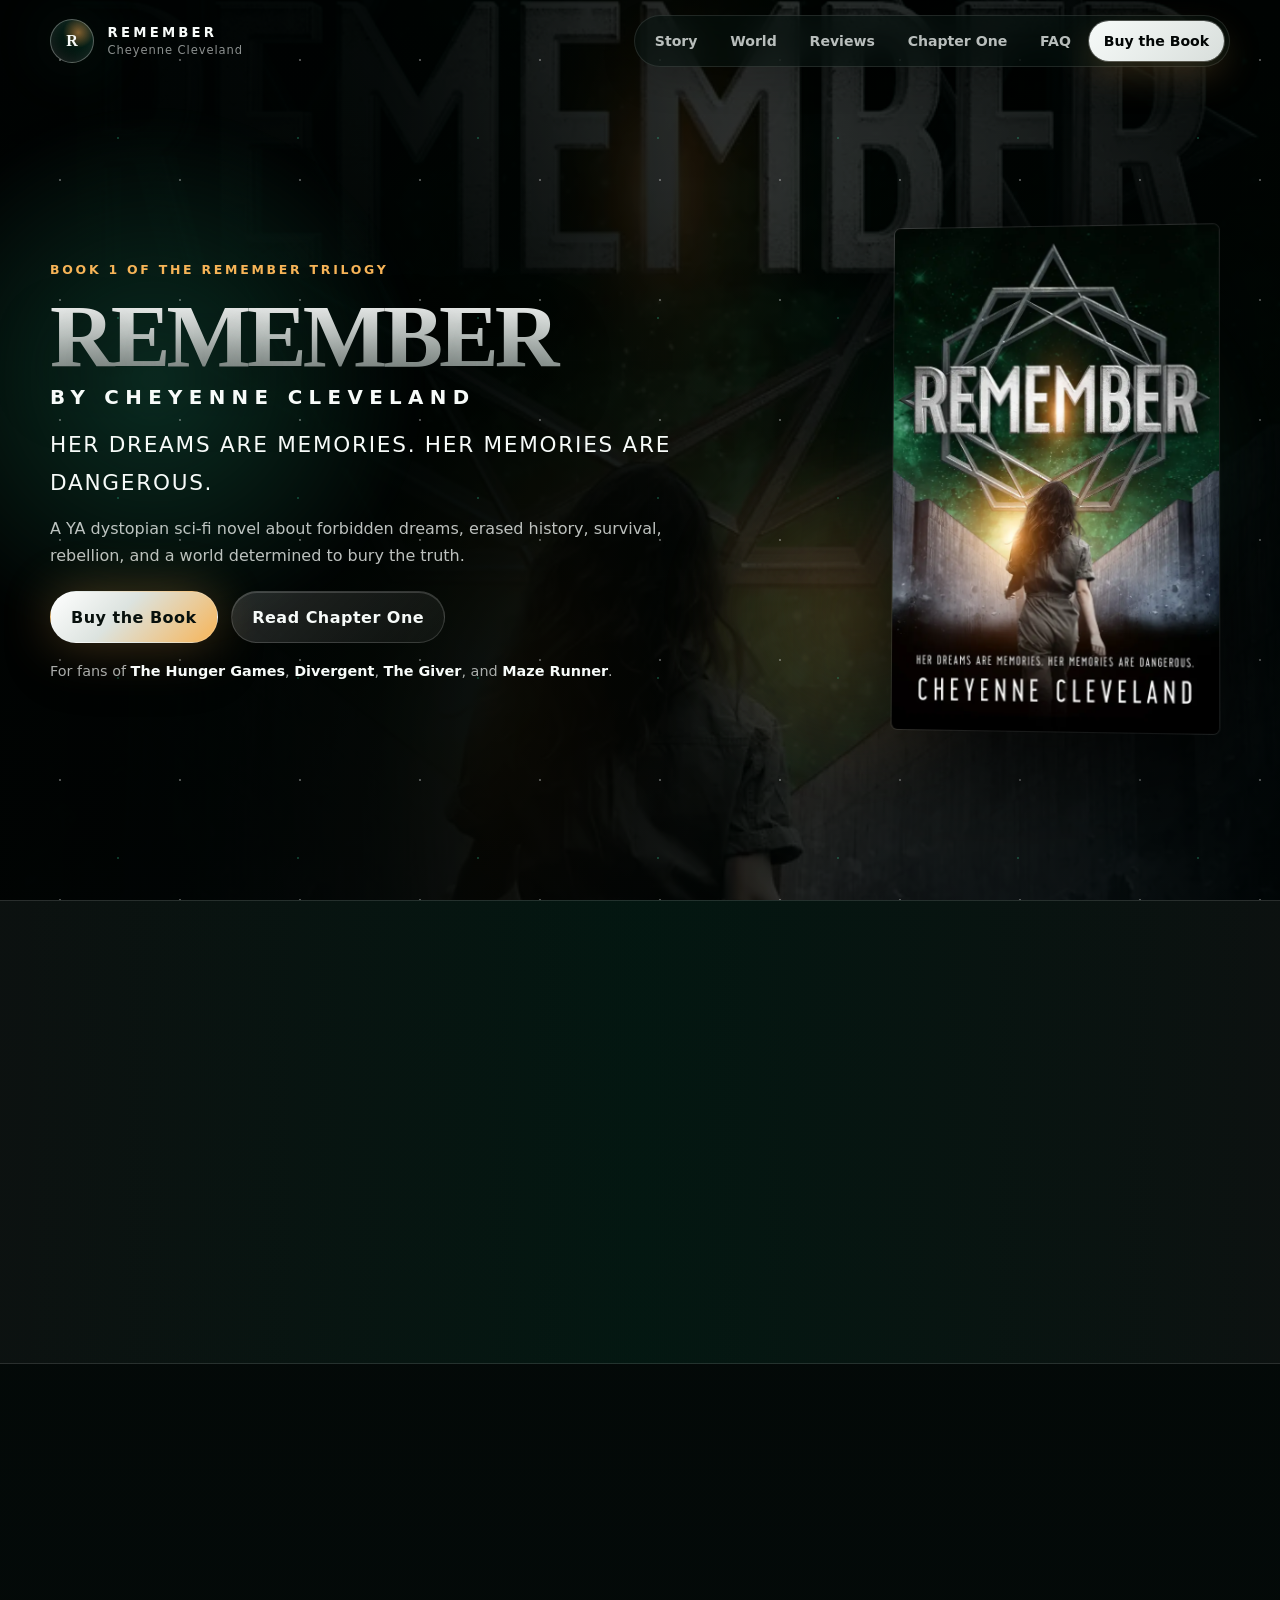
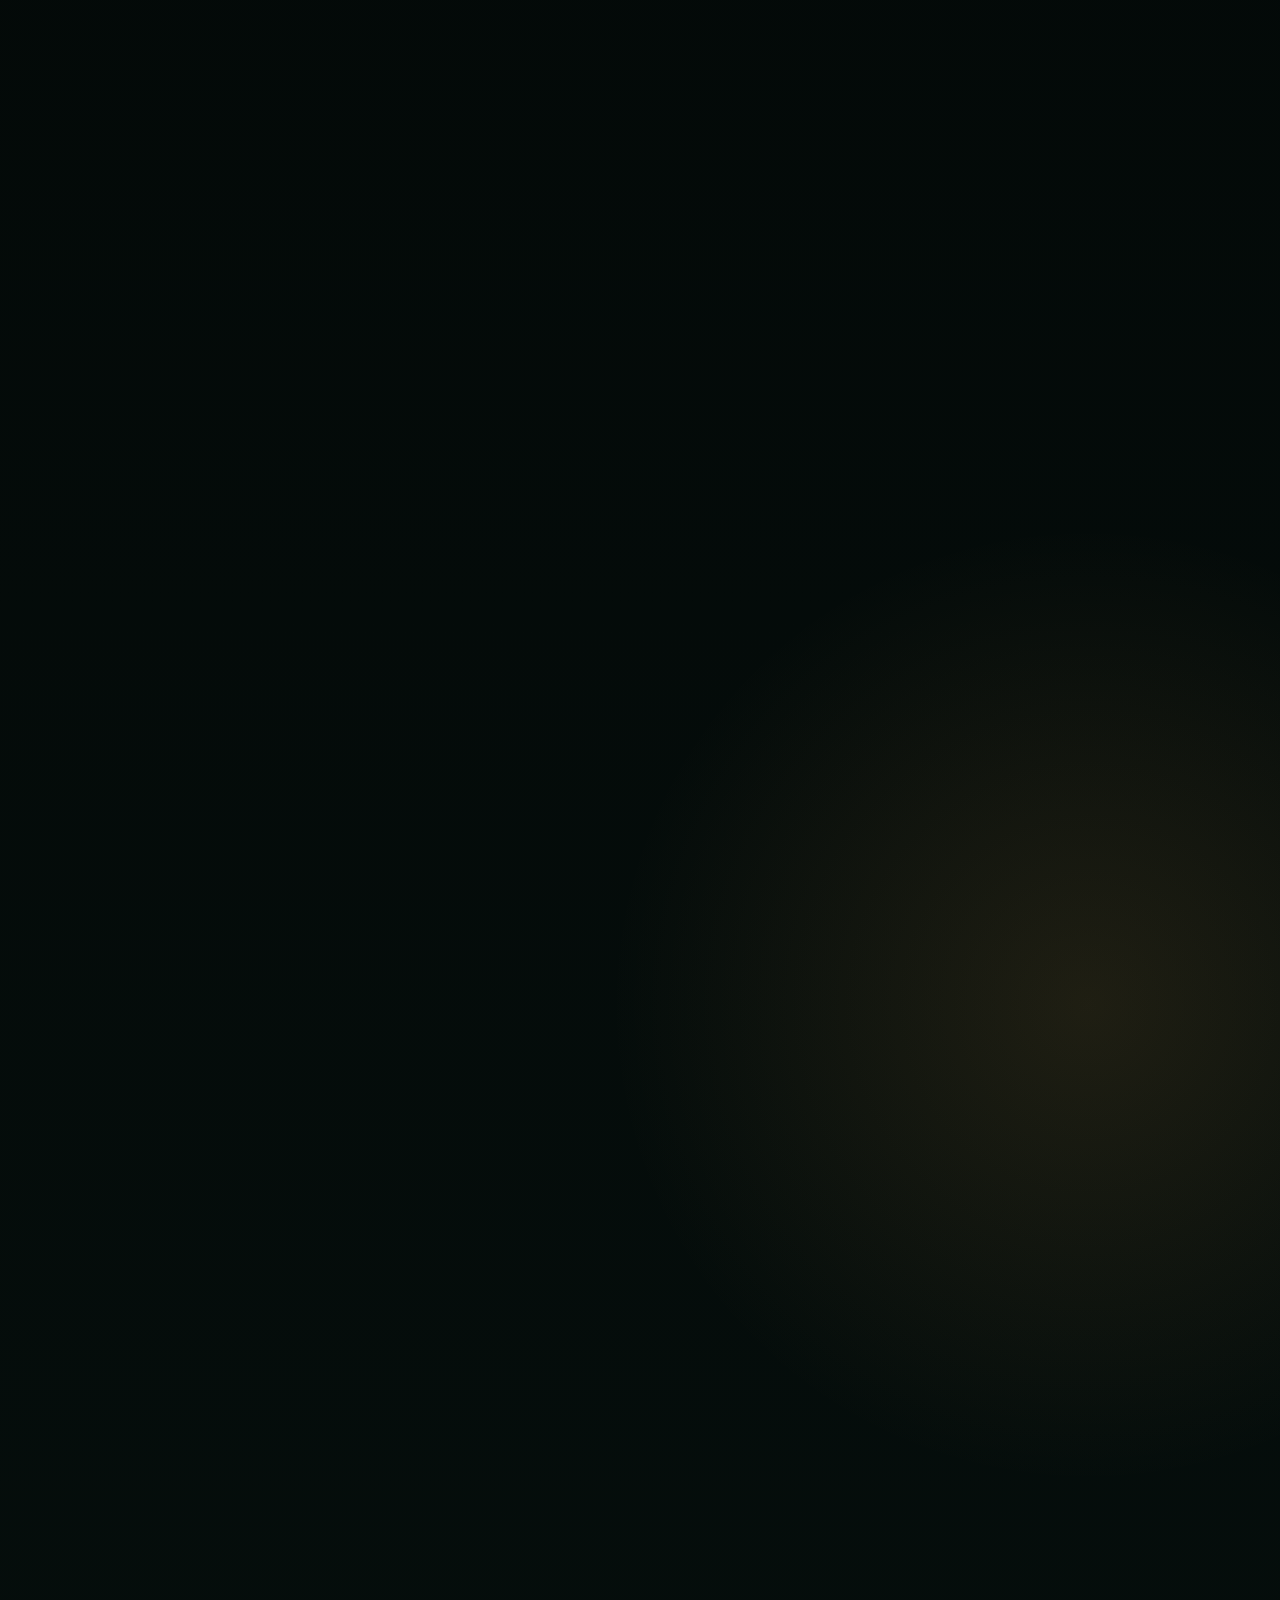
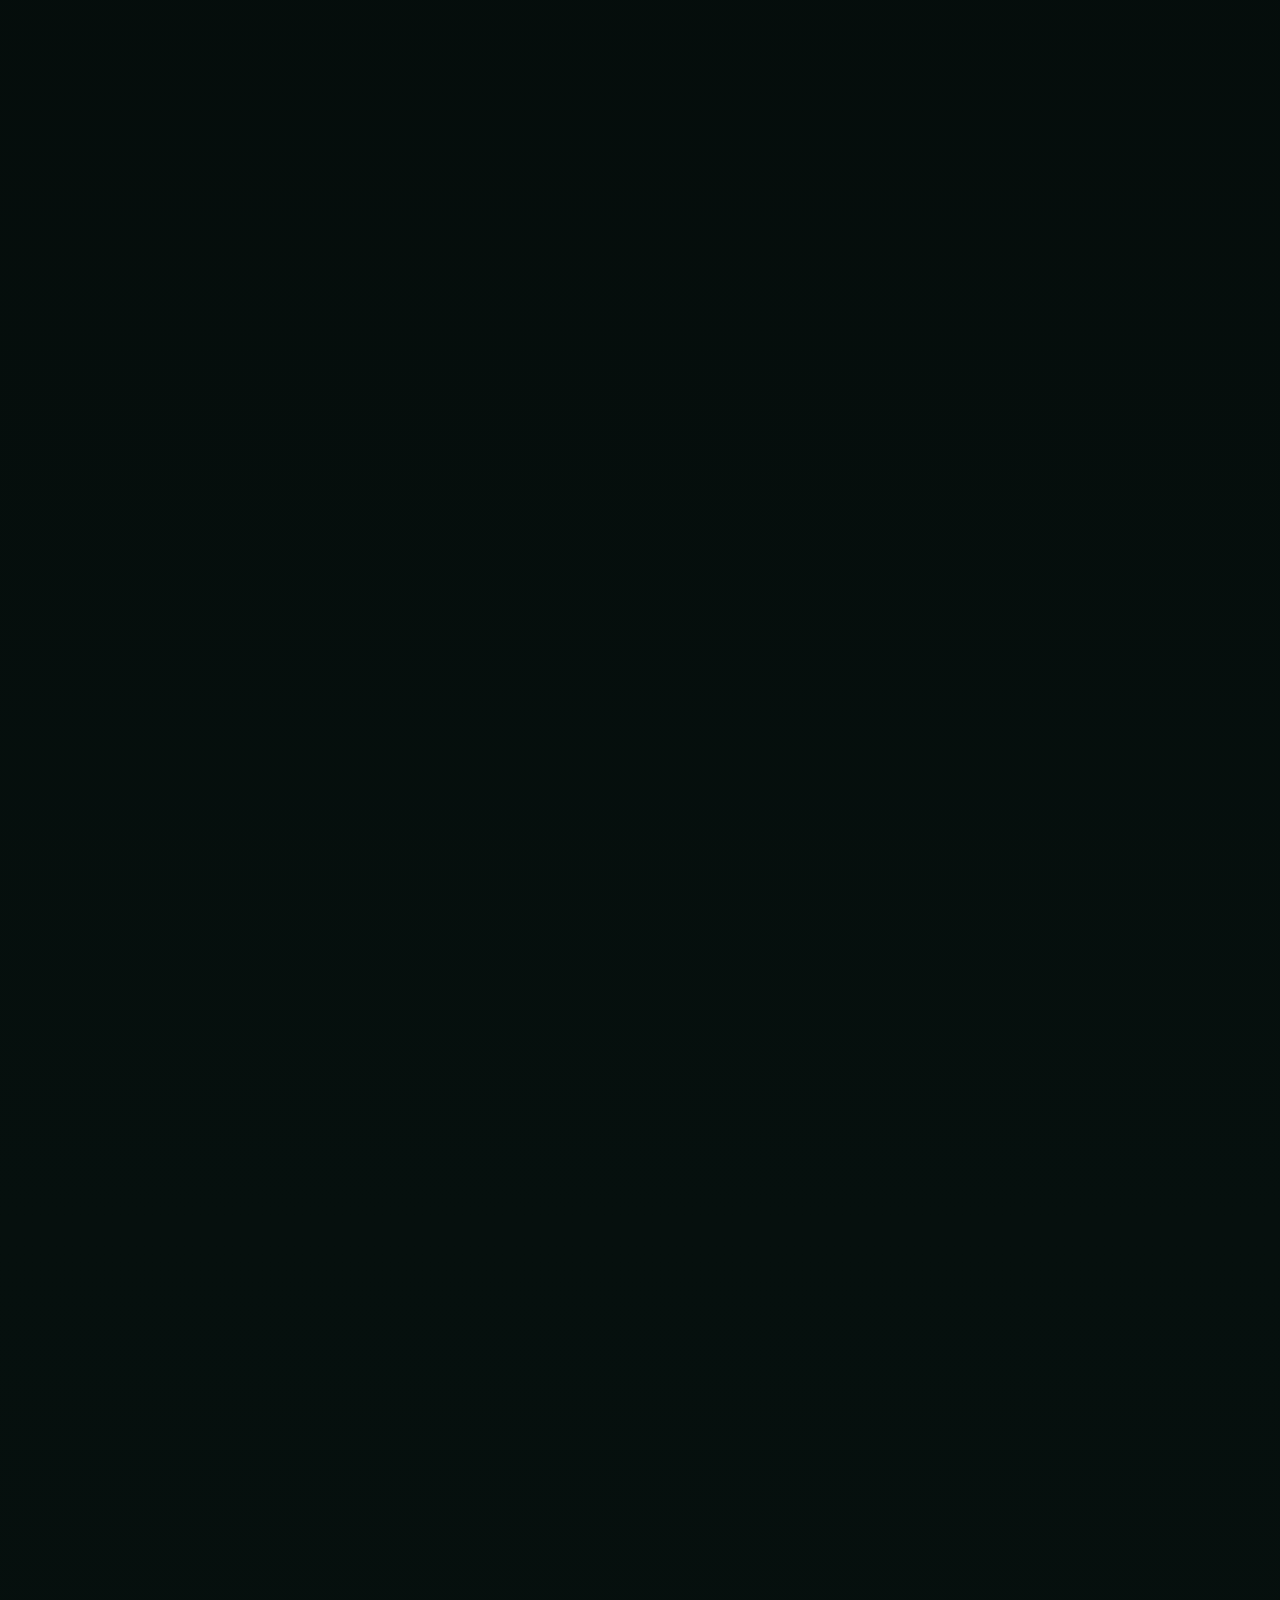
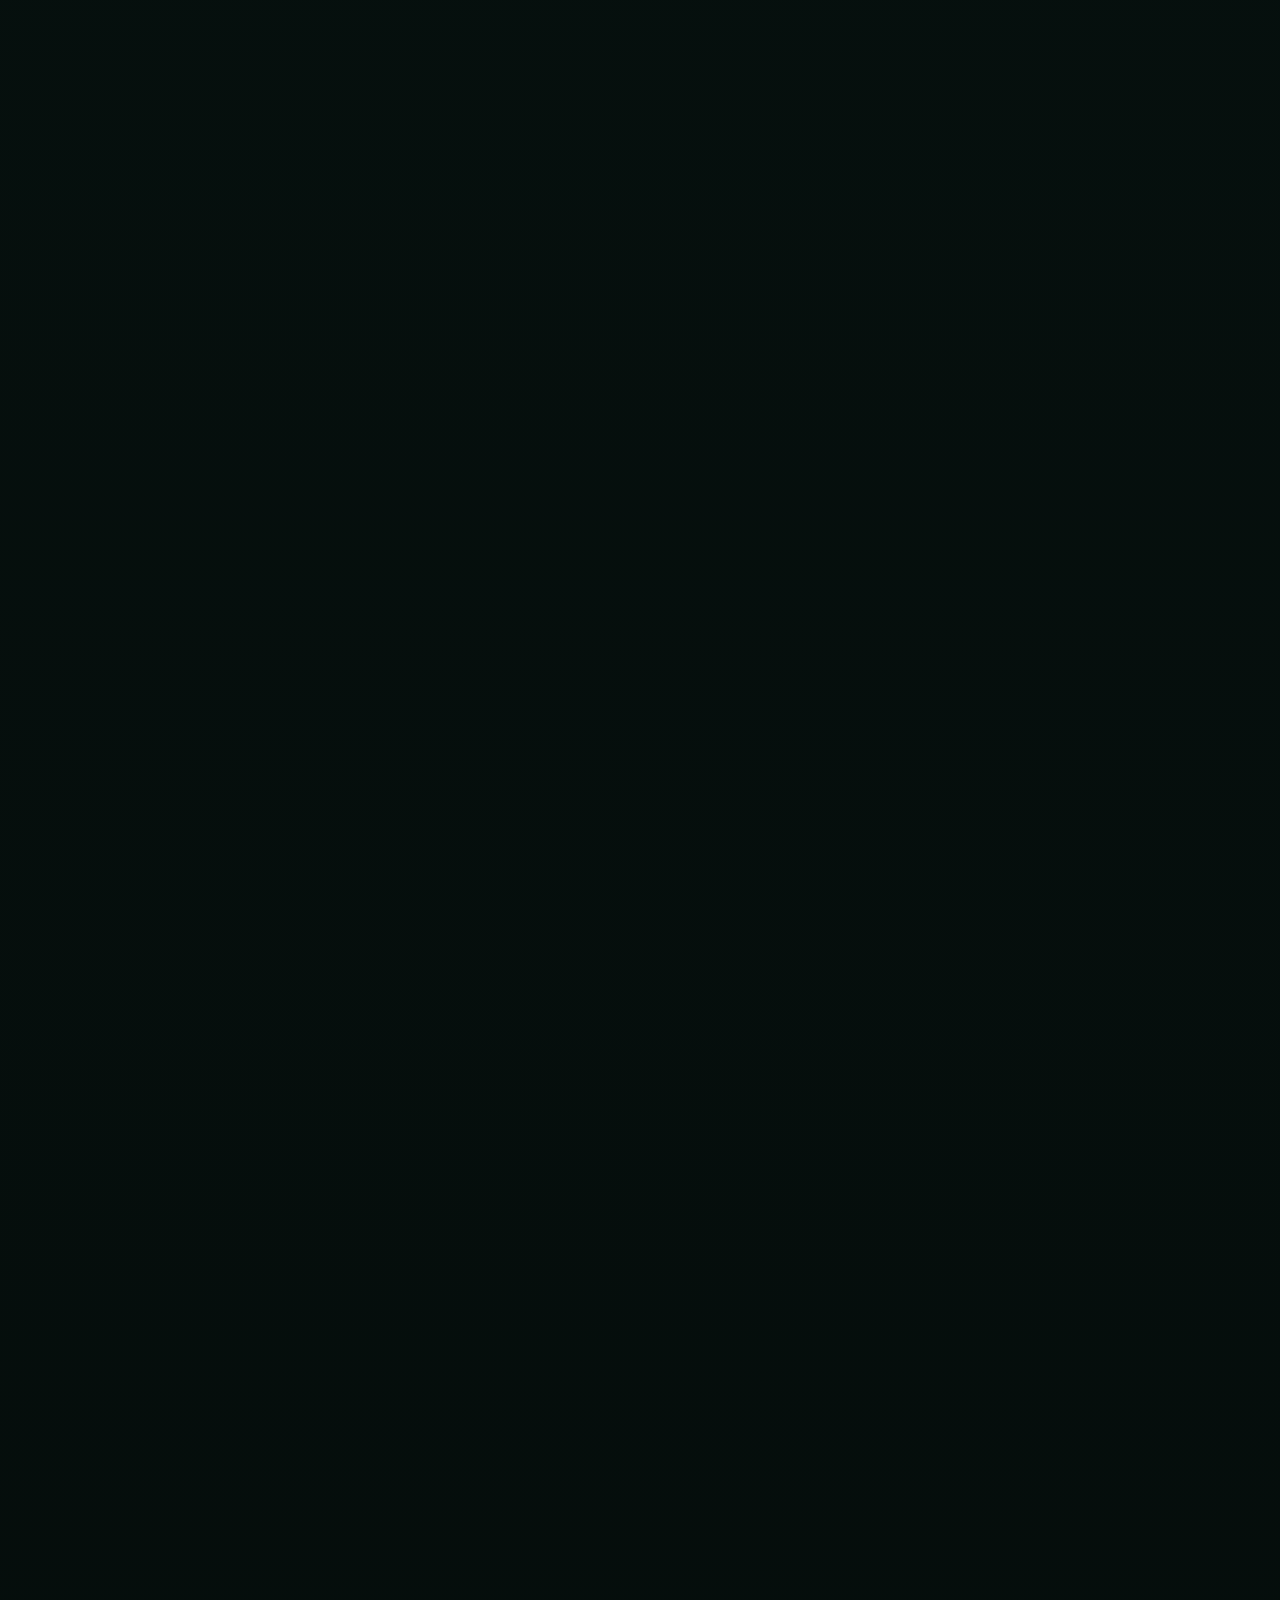
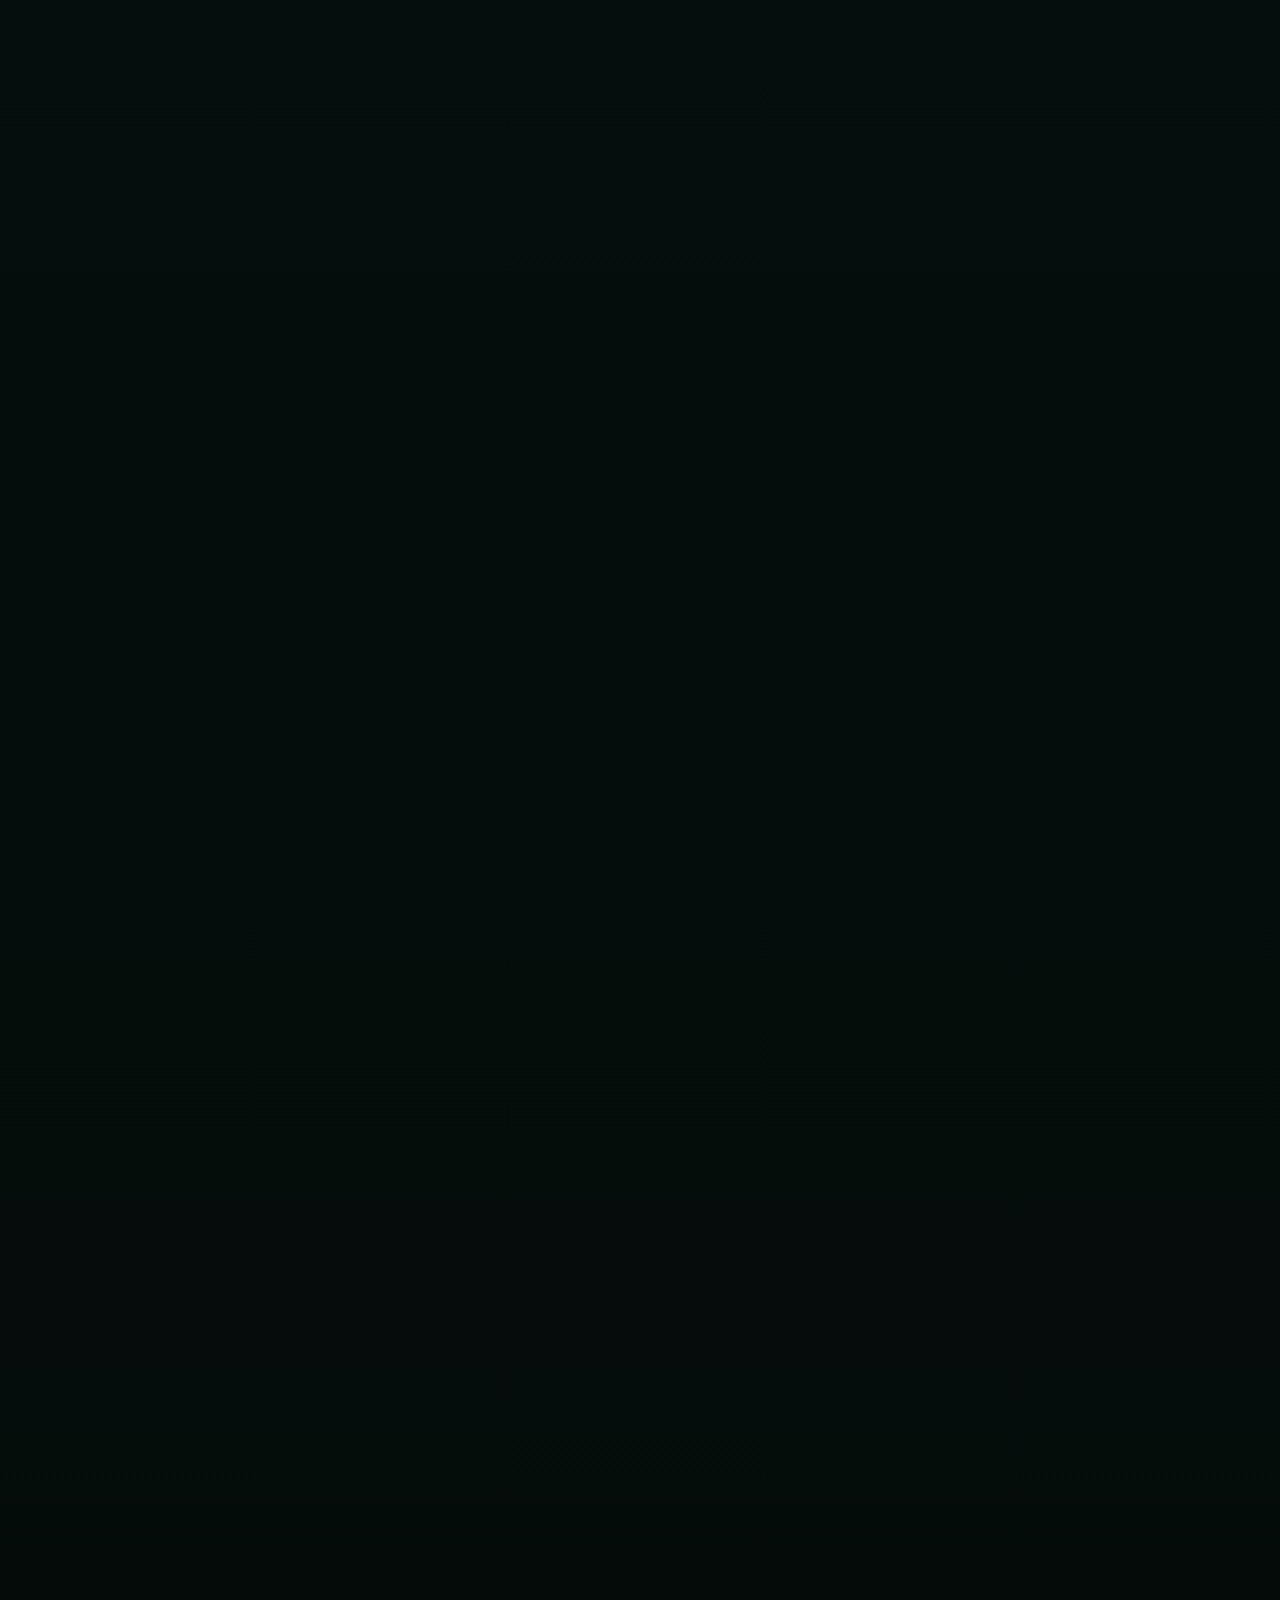
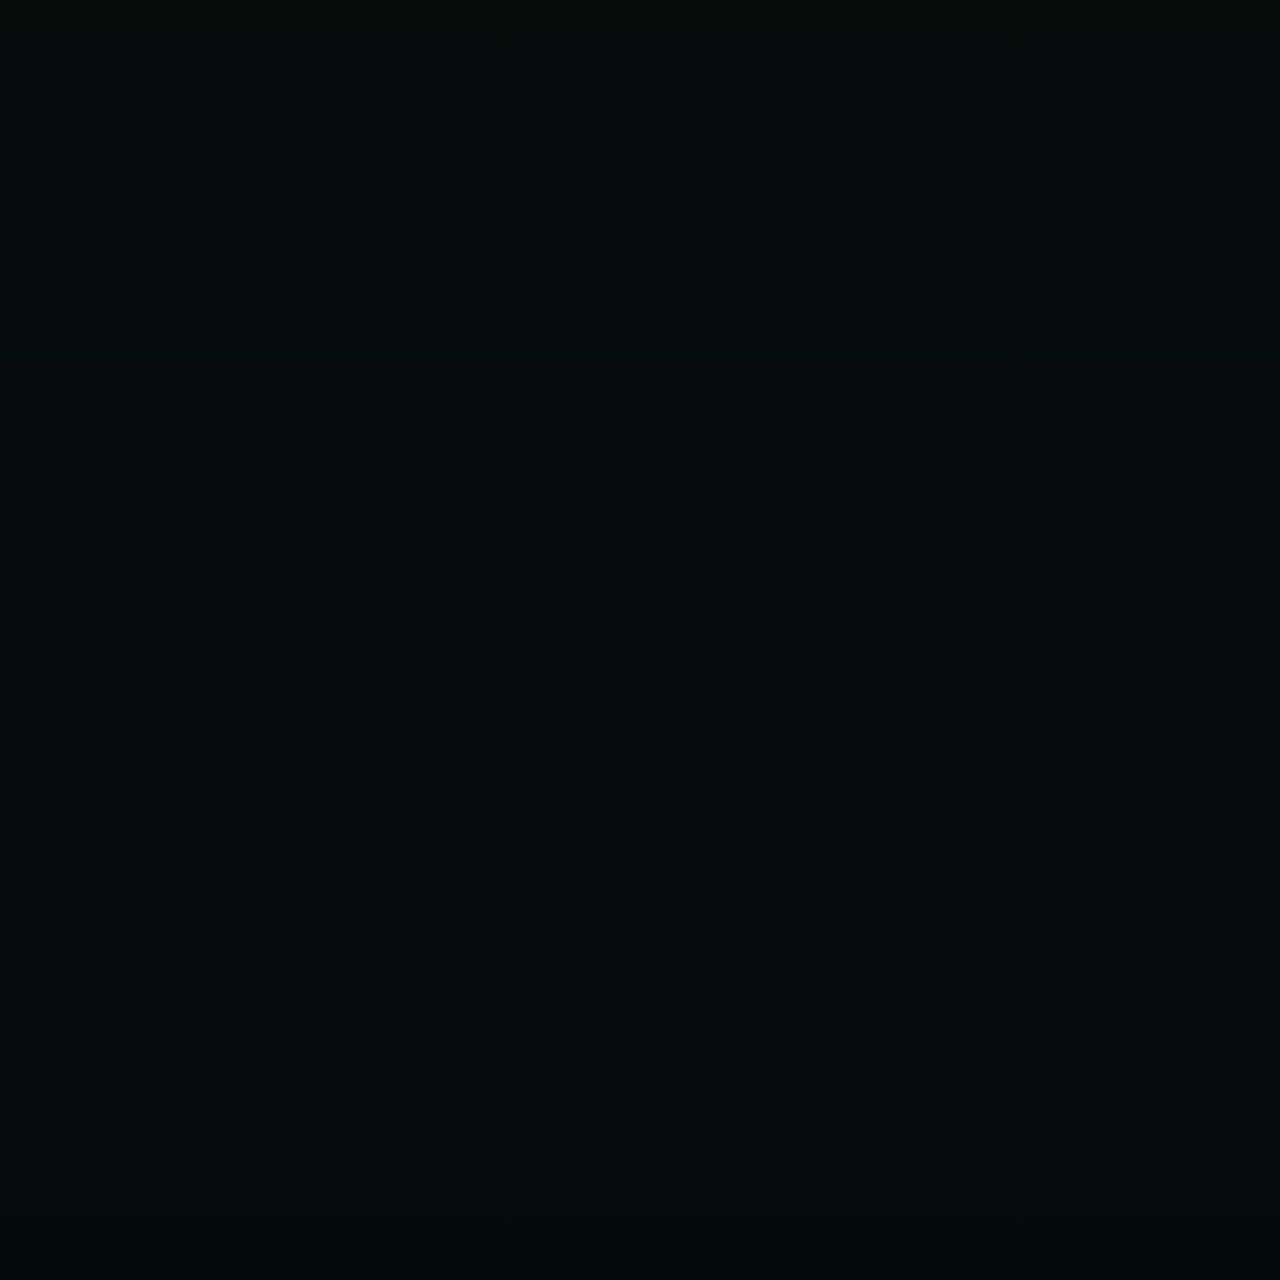
==== commit 88dbe865: "Add files via upload" ====
--- a/index.html
+++ b/index.html
@@ -37,7 +37,7 @@
   <link rel="alternate" type="application/pdf" href="chapter-one-teaser.pdf" title="Remember Chapter One Teaser PDF">
   <link rel="alternate" type="text/plain" href="llms.txt" title="AI summary for Remember by Cheyenne Cleveland">
   <link rel="alternate" type="text/plain" href="humans.txt" title="Website credits for Remember by Cheyenne Cleveland">
-  <style>:root{--black:#020605;--black-2:#07100e;--green-950:#041611;--green-900:#08251d;--green-800:#0f3a2e;--green-500:#13c58a;--emerald:#38f0b3;--gold:#f7b457;--silver:#d8dedb;--mist:#9ba7a4;--concrete:#6e7775;--white:#f7fbf9;--line:rgba(216,222,219,0.18);--glass:rgba(4,18,14,0.72);--glass-strong:rgba(4,18,14,0.9);--shadow:0 24px 80px rgba(0,0,0,0.55);--gold-glow:0 0 50px rgba(247,180,87,0.28);--green-glow:0 0 70px rgba(56,240,179,0.14);--radius-xl:34px;--radius-lg:24px;--radius-md:16px;--shell:1180px;--font-body:Inter,ui-sans-serif,system-ui,-apple-system,BlinkMacSystemFont,"Segoe UI",sans-serif;--font-display:"Optima","Segoe UI",Candara,Georgia,serif;--font-serif:Georgia,"Times New Roman",serif}*{box-sizing:border-box}html{scroll-behavior:smooth}body{margin:0;font-family:var(--font-body);color:var(--white);background:radial-gradient(circle at 50% -10%,rgba(30,145,105,0.24),transparent 36rem),radial-gradient(circle at 85% 20%,rgba(247,180,87,0.11),transparent 30rem),linear-gradient(180deg,var(--black),#06100e 34%,#020605);overflow-x:hidden}body::before{content:"";position:fixed;inset:0;pointer-events:none;z-index:-3;opacity:0.26;background-image:linear-gradient(rgba(255,255,255,0.04) 1px,transparent 1px),linear-gradient(90deg,rgba(255,255,255,0.035) 1px,transparent 1px);background-size:72px 72px;mask-image:radial-gradient(circle at center,black,transparent 72%)}img{max-width:100%;display:block}a{color:inherit;text-decoration:none}p{color:rgba(247,251,249,0.76);line-height:1.75}strong,em{color:var(--white)}.skip-link{position:fixed;left:1rem;top:1rem;transform:translateY(-150%);z-index:1000;padding:0.75rem 1rem;border-radius:999px;background:var(--white);color:var(--black);font-weight:800}.skip-link:focus{transform:translateY(0)}.shell{width:min(var(--shell),calc(100% - 2rem));margin-inline:auto}.site-header{position:fixed;inset:0 0 auto;z-index:50;transition:background 250ms ease,border-color 250ms ease,transform 250ms ease;border-bottom:1px solid transparent}.site-header.is-scrolled{background:rgba(2,6,5,0.74);border-color:rgba(255,255,255,0.09);backdrop-filter:blur(18px)}.nav{min-height:82px;display:flex;align-items:center;justify-content:space-between;gap:1rem}.brand{display:inline-flex;align-items:center;gap:0.85rem;min-width:max-content}.brand-mark{width:44px;height:44px;display:grid;place-items:center;border:1px solid rgba(216,222,219,0.38);border-radius:50%;color:var(--white);background:radial-gradient(circle at 65% 30%,rgba(247,180,87,0.52),rgba(19,197,138,0.12) 38%,rgba(255,255,255,0.06));box-shadow:var(--green-glow),inset 0 0 14px rgba(255,255,255,0.08);font-family:var(--font-serif);font-weight:800}.brand strong{display:block;font-size:0.83rem;letter-spacing:0.24em}.brand small{display:block;margin-top:0.14rem;color:rgba(247,251,249,0.57);font-size:0.72rem;letter-spacing:0.08em}.nav-panel{display:flex;align-items:center;gap:0.25rem;padding:0.34rem;border:1px solid rgba(255,255,255,0.11);border-radius:999px;background:rgba(5,17,14,0.55);box-shadow:0 14px 34px rgba(0,0,0,0.18);backdrop-filter:blur(16px)}.nav-panel a{padding:0.72rem 0.9rem;border-radius:999px;color:rgba(247,251,249,0.74);font-size:0.88rem;font-weight:700;transition:180ms ease}.nav-panel a:hover,.nav-panel a:focus-visible{color:var(--white);background:rgba(255,255,255,0.08);outline:none}.nav-panel .nav-cta{color:var(--black);background:linear-gradient(135deg,var(--white),var(--silver));box-shadow:0 0 0 1px rgba(255,255,255,0.25),0 14px 34px rgba(247,180,87,0.18)}.nav-panel .nav-cta:hover{background:linear-gradient(135deg,var(--gold),#fff0d6);color:#1b1208}.nav-toggle{display:none}.hero{position:relative;min-height:100svh;display:grid;align-items:center;overflow:hidden;padding:clamp(5.4rem,9vh,6.6rem) 0 clamp(1.8rem,4vh,3rem)}.hero-bg{position:absolute;inset:0;z-index:-3;background:linear-gradient(90deg,rgba(2,6,5,0.94) 0%,rgba(2,6,5,0.80) 36%,rgba(2,6,5,0.42) 62%,rgba(2,6,5,0.82) 100%),url('remember-by-cheyenne-cleveland-book-cover.webp') center/cover no-repeat;filter:saturate(1.05) contrast(1.05);opacity:0.48;transform:scale(1.05)}.hero::before,.hero::after{content:"";position:absolute;pointer-events:none;z-index:-2}.hero::before{width:48vw;aspect-ratio:1;left:-12vw;top:8vh;background:radial-gradient(circle,rgba(56,240,179,0.18),transparent 62%);filter:blur(10px)}.hero::after{width:34vw;aspect-ratio:1;right:16vw;bottom:8vh;background:radial-gradient(circle,rgba(247,180,87,0.2),transparent 58%);filter:blur(18px)}.spark-field{position:absolute;inset:0;z-index:-1;opacity:0.34;background-image:radial-gradient(circle,rgba(255,255,255,0.9) 0 1px,transparent 1.3px),radial-gradient(circle,rgba(56,240,179,0.65) 0 1px,transparent 1.2px);background-size:120px 120px,180px 180px;background-position:0 0,28px 48px}.hero-grid{display:grid;grid-template-columns:minmax(0,1.02fr) minmax(260px,0.62fr);gap:clamp(1.5rem,4vw,4rem);align-items:center;min-height:calc(100svh - clamp(7rem,14vh,9.5rem))}.eyebrow{margin:0 0 1rem;color:var(--gold);font-size:0.78rem;font-weight:900;letter-spacing:0.22em;text-transform:uppercase}h1,h2,h3{margin:0;line-height:0.98;letter-spacing:-0.045em;font-family:var(--font-display)}h1{max-width:760px;font-size:clamp(3rem,8.1vw,7.2rem);text-transform:uppercase}h1 span{display:block;background:linear-gradient(180deg,#ffffff 0%,#c7cecb 48%,#798480 100%);-webkit-background-clip:text;color:transparent;text-shadow:0 26px 60px rgba(0,0,0,0.36)}h1 small{display:block;margin-top:0.55rem;color:var(--white);font-family:var(--font-body);font-size:clamp(1rem,1.9vw,1.7rem);font-weight:900;letter-spacing:0.34em;line-height:1.25}h2{font-size:clamp(2.2rem,5.5vw,5.2rem)}h3{font-size:clamp(1.25rem,2vw,1.7rem)}.tagline{margin:1.2rem 0 0;font-size:clamp(1.05rem,2vw,1.55rem);color:var(--white);letter-spacing:0.08em;text-transform:uppercase}.hero-lede{max-width:650px;margin:1.4rem 0 0;font-size:clamp(1.02rem,1.5vw,1.2rem)}.hero-actions,.button-row{display:flex;flex-wrap:wrap;gap:0.85rem;margin-top:2rem}.btn{display:inline-flex;align-items:center;justify-content:center;min-height:52px;padding:0.9rem 1.25rem;border-radius:999px;border:1px solid rgba(255,255,255,0.15);font-weight:900;letter-spacing:0.03em;transition:transform 180ms ease,border-color 180ms ease,background 180ms ease,box-shadow 180ms ease}.btn:hover{transform:translateY(-2px)}.btn:focus-visible,button:focus-visible,a:focus-visible{outline:2px solid var(--gold);outline-offset:4px}.btn-primary{color:#07100d;background:linear-gradient(135deg,#ffffff,#dce3df 42%,#f7b457);box-shadow:var(--gold-glow),0 22px 50px rgba(0,0,0,0.3)}.btn-secondary{color:var(--white);background:linear-gradient(135deg,rgba(255,255,255,0.14),rgba(255,255,255,0.04));box-shadow:inset 0 1px 0 rgba(255,255,255,0.16)}.btn-ghost{color:var(--silver);background:transparent}.btn:hover{border-color:rgba(255,255,255,0.36)}.comparison{margin-top:1.5rem;max-width:720px;font-size:0.96rem;color:rgba(247,251,249,0.68)}.cover-stage{position:relative;justify-self:center;width:min(34vw,390px);max-width:100%;perspective:1400px}.cover-aura{position:absolute;inset:8% -15% -5%;z-index:-1;border-radius:50%;background:radial-gradient(circle at 48% 68%,rgba(247,180,87,0.4),transparent 29%),radial-gradient(circle at 50% 42%,rgba(56,240,179,0.24),transparent 55%);filter:blur(18px)}.cover-stage img{width:100%;max-height:calc(100svh - 9.8rem);object-fit:contain;border-radius:6px;box-shadow:0 30px 110px rgba(0,0,0,0.72),0 0 0 1px rgba(255,255,255,0.15);transform:rotateY(-5deg) rotateX(2deg)}.cover-badge{position:absolute;right:-1.2rem;bottom:10%;padding:0.9rem 1rem;border:1px solid rgba(255,255,255,0.18);border-radius:20px;background:rgba(3,13,10,0.82);backdrop-filter:blur(16px);box-shadow:var(--shadow)}.cover-badge span,.cover-badge strong{display:block}.cover-badge span{color:var(--gold);font-size:0.72rem;letter-spacing:0.15em;text-transform:uppercase}.cover-badge strong{margin-top:0.2rem}.signal-strip{border-block:1px solid rgba(255,255,255,0.12);background:linear-gradient(90deg,rgba(255,255,255,0.04),rgba(19,197,138,0.08),rgba(255,255,255,0.04))}.signal-grid{display:grid;grid-template-columns:repeat(4,1fr);gap:1px}.signal-grid div{padding:1.1rem 1rem;min-height:86px;display:flex;flex-direction:column;justify-content:center;border-left:1px solid rgba(255,255,255,0.09)}.signal-grid div:last-child{border-right:1px solid rgba(255,255,255,0.09)}.signal-grid span{color:var(--mist);font-size:0.75rem;text-transform:uppercase;letter-spacing:0.16em}.signal-grid strong{margin-top:0.25rem;color:var(--white)}.section{padding:clamp(4.5rem,9vw,8rem) 0;position:relative}.two-col,.excerpt-layout,.author-grid,.faq-layout{display:grid;grid-template-columns:0.8fr 1fr;gap:clamp(2rem,6vw,5rem);align-items:start}.prose{padding:clamp(1.4rem,3vw,2.4rem);border:1px solid var(--line);border-radius:var(--radius-xl);background:linear-gradient(145deg,rgba(255,255,255,0.085),rgba(255,255,255,0.025));box-shadow:var(--shadow),inset 0 1px 0 rgba(255,255,255,0.12)}.centered{max-width:820px;margin:0 auto 3rem;text-align:center}.centered p{margin-inline:auto;max-width:680px}.world-section::before,.reviews-section::before,.final-cta::before{content:"";position:absolute;inset:0;z-index:-1;background:radial-gradient(circle at 50% 0,rgba(19,197,138,0.11),transparent 42rem)}.world-grid,.review-grid{display:grid;grid-template-columns:repeat(3,1fr);gap:1rem}.world-card,.review-card,.author-card,.author-details,.excerpt-card,.faq-item{border:1px solid var(--line);border-radius:var(--radius-lg);background:linear-gradient(145deg,rgba(255,255,255,0.08),rgba(255,255,255,0.025)),radial-gradient(circle at 12% 0,rgba(56,240,179,0.12),transparent 42%);box-shadow:0 20px 60px rgba(0,0,0,0.28),inset 0 1px 0 rgba(255,255,255,0.08)}.world-card{min-height:280px;padding:1.4rem;display:flex;flex-direction:column;justify-content:flex-end;transition:transform 200ms ease,border-color 200ms ease}.world-card:hover{transform:translateY(-6px);border-color:rgba(247,180,87,0.35)}.card-index{margin-bottom:auto;color:rgba(247,180,87,0.72);font-family:var(--font-serif);font-size:2.2rem}.world-card p{margin-bottom:0}.split-heading{display:grid;grid-template-columns:1fr 0.7fr;gap:2rem;align-items:end;margin-bottom:2rem}.pill-grid{display:flex;flex-wrap:wrap;gap:0.8rem}.pill-grid span{padding:0.9rem 1rem;border:1px solid rgba(255,255,255,0.13);border-radius:999px;background:rgba(255,255,255,0.055);color:rgba(247,251,249,0.84);box-shadow:inset 0 1px 0 rgba(255,255,255,0.08)}.quote-panel{padding:clamp(2rem,6vw,5rem);border:1px solid rgba(247,180,87,0.22);border-radius:var(--radius-xl);text-align:center;background:radial-gradient(circle at 50% 50%,rgba(247,180,87,0.16),transparent 44%),linear-gradient(135deg,rgba(255,255,255,0.08),rgba(255,255,255,0.02));box-shadow:var(--gold-glow),var(--shadow)}.quote-panel p{margin:0;color:var(--white);font-family:var(--font-serif);font-size:clamp(1.8rem,4vw,4.1rem);line-height:1.15}.quote-panel span{display:block;margin-top:1.2rem;color:var(--gold);letter-spacing:0.14em;text-transform:uppercase}.review-marquee{overflow:hidden;border-block:1px solid rgba(255,255,255,0.1);margin:0 0 2rem;mask-image:linear-gradient(90deg,transparent,black 12%,black 88%,transparent)}.marquee-track{display:flex;width:max-content;gap:2rem;padding:1rem 0;animation:marquee 25s linear infinite}.marquee-track span{color:var(--gold);text-transform:uppercase;letter-spacing:0.14em;font-size:0.8rem;font-weight:900}@keyframes marquee{to{transform:translateX(-50%)}}.review-card{padding:1.4rem;min-height:210px;display:flex;flex-direction:column;justify-content:space-between}.review-card p{margin:0;color:var(--white);font-family:var(--font-serif);font-size:clamp(1.18rem,2vw,1.55rem);line-height:1.35}.review-card footer{margin-top:1.4rem;color:var(--mist);font-weight:800}.review-actions{margin-top:2rem}.excerpt-section{background:linear-gradient(180deg,transparent,rgba(255,255,255,0.03),transparent)}.excerpt-card{padding:clamp(1.5rem,3vw,2.5rem);position:relative}.excerpt-card::before{content:"";position:absolute;inset:1rem;border:1px solid rgba(255,255,255,0.06);border-radius:calc(var(--radius-lg) - 0.6rem);pointer-events:none}.chapter-label{display:inline-flex;margin-bottom:1.4rem;color:var(--gold);text-transform:uppercase;letter-spacing:0.16em;font-size:0.75rem;font-weight:900}.excerpt-card p{color:var(--white);font-family:var(--font-serif);font-size:clamp(1.1rem,2vw,1.45rem);line-height:1.6}.excerpt-card .excerpt-note{color:var(--mist);font-family:var(--font-body);font-size:0.9rem}.buy-panel{display:grid;grid-template-columns:0.8fr 1.2fr;gap:2rem;align-items:center;padding:clamp(1.6rem,4vw,3.2rem);border:1px solid rgba(247,180,87,0.24);border-radius:var(--radius-xl);background:radial-gradient(circle at 85% 40%,rgba(247,180,87,0.22),transparent 34%),linear-gradient(135deg,rgba(19,197,138,0.14),rgba(255,255,255,0.04));box-shadow:var(--shadow),var(--gold-glow)}.buy-grid{display:grid;grid-template-columns:repeat(2,1fr);gap:0.85rem}.buy-grid a{padding:1.2rem;min-height:106px;border-radius:var(--radius-md);border:1px solid rgba(255,255,255,0.14);background:rgba(0,0,0,0.25);transition:transform 180ms ease,border-color 180ms ease,background 180ms ease}.buy-grid a:hover{transform:translateY(-4px);border-color:rgba(247,180,87,0.42);background:rgba(255,255,255,0.07)}.buy-grid span{display:block;color:var(--mist);font-size:0.76rem;text-transform:uppercase;letter-spacing:0.16em}.buy-grid strong{display:block;margin-top:0.34rem;font-size:1.2rem}.author-card,.author-details{padding:clamp(1.5rem,3vw,2.4rem)}.author-monogram{width:78px;height:78px;display:grid;place-items:center;margin-bottom:1.6rem;border-radius:50%;border:1px solid rgba(255,255,255,0.17);background:radial-gradient(circle at 65% 30%,rgba(247,180,87,0.44),rgba(56,240,179,0.12));font-family:var(--font-serif);font-size:1.6rem;font-weight:900;box-shadow:var(--green-glow)}.social-links{display:flex;flex-wrap:wrap;gap:0.7rem;margin-top:1.3rem}.social-links a{padding:0.7rem 0.9rem;border:1px solid rgba(255,255,255,0.12);border-radius:999px;color:var(--silver);background:rgba(255,255,255,0.04)}dl{margin:1.5rem 0 0}dl div{display:grid;grid-template-columns:0.42fr 1fr;gap:1rem;padding:0.9rem 0;border-bottom:1px solid rgba(255,255,255,0.09)}dt{color:var(--mist);font-weight:800}dd{margin:0;color:var(--white)}.faq-layout{grid-template-columns:0.7fr 1.3fr}.faq-list{display:grid;gap:0.85rem}.faq-item{overflow:hidden}.faq-item button{width:100%;border:0;color:var(--white);background:transparent;cursor:pointer;padding:1.1rem 1.2rem;text-align:left;font:inherit;font-weight:900;display:flex;justify-content:space-between;gap:1rem}.faq-item button::after{content:"+";color:var(--gold);font-size:1.25rem}.faq-item.is-open button::after{content:"−"}.faq-item div{display:grid;grid-template-rows:0fr;transition:grid-template-rows 220ms ease}.faq-item div>p{overflow:hidden;margin:0;padding:0 1.2rem}.faq-item.is-open div{grid-template-rows:1fr}.faq-item.is-open div>p{padding-bottom:1.2rem}.final-panel{padding:clamp(2rem,6vw,5rem);border-radius:var(--radius-xl);text-align:center;border:1px solid rgba(255,255,255,0.14);background:radial-gradient(circle at 50% 0%,rgba(56,240,179,0.17),transparent 38rem),linear-gradient(135deg,rgba(2,6,5,0.92),rgba(6,30,23,0.86));box-shadow:var(--shadow),var(--green-glow)}.final-panel p{max-width:690px;margin-inline:auto}.centered-buttons{justify-content:center}.site-footer{padding:4rem 0 2rem;border-top:1px solid rgba(255,255,255,0.11);background:rgba(0,0,0,0.26)}.footer-grid{display:grid;grid-template-columns:1.45fr repeat(3,1fr);gap:2rem}.site-footer h3{margin-bottom:1rem;font-size:1rem;letter-spacing:0.04em}.site-footer a{display:block;color:rgba(247,251,249,0.66);margin:0.52rem 0;transition:color 180ms ease}.site-footer a:hover{color:var(--gold)}.footer-brand{margin-bottom:1rem}.footer-bottom{margin-top:2.5rem;padding-top:1.3rem;border-top:1px solid rgba(255,255,255,0.08)}.footer-bottom a{display:inline;color:var(--silver);text-decoration:underline;text-underline-offset:4px}.reveal{opacity:0;transform:translateY(24px);transition:opacity 650ms ease,transform 650ms ease}.reveal.is-visible{opacity:1;transform:translateY(0)}.hero .reveal{opacity:1;transform:none}@media (max-width:980px){.nav-toggle{display:inline-flex;width:48px;height:48px;border:1px solid rgba(255,255,255,0.16);border-radius:50%;background:rgba(255,255,255,0.06);align-items:center;justify-content:center;flex-direction:column;gap:5px}.nav-toggle span{width:18px;height:2px;background:var(--white);border-radius:999px;transition:transform 180ms ease,opacity 180ms ease}.nav-toggle[aria-expanded="true"] span:nth-child(1){transform:translateY(7px) rotate(45deg)}.nav-toggle[aria-expanded="true"] span:nth-child(2){opacity:0}.nav-toggle[aria-expanded="true"] span:nth-child(3){transform:translateY(-7px) rotate(-45deg)}.nav-panel{position:fixed;top:92px;left:1rem;right:1rem;display:grid;border-radius:24px;padding:0.7rem;background:rgba(2,6,5,0.92);opacity:0;visibility:hidden;transform:translateY(-8px);transition:180ms ease}.nav-panel.is-open{opacity:1;visibility:visible;transform:translateY(0)}.nav-panel a{padding:0.92rem 1rem}.hero-grid,.two-col,.excerpt-layout,.author-grid,.faq-layout,.buy-panel,.split-heading{grid-template-columns:1fr}.hero{min-height:100svh;padding:5.4rem 0 2.5rem;text-align:center}.hero-grid{min-height:calc(100svh - 7.9rem);align-content:center;gap:1.25rem}.hero-copy{order:1}.cover-stage{order:2;width:min(54vw,320px)}.cover-stage img{max-height:43svh;transform:none;margin-inline:auto}.hero-actions{justify-content:center}.comparison{margin-inline:auto}.signal-grid{grid-template-columns:repeat(2,1fr)}.world-grid,.review-grid{grid-template-columns:1fr}.buy-grid{grid-template-columns:1fr}.footer-grid{grid-template-columns:1fr 1fr}}@media (max-width:620px){.shell{width:min(100% - 1.1rem,var(--shell))}.nav{min-height:74px}.brand small{display:none}.brand strong{font-size:0.75rem;letter-spacing:0.18em}.brand-mark{width:38px;height:38px}.hero{min-height:100svh;padding:5rem 0 1.7rem}.hero-grid{min-height:calc(100svh - 6.7rem);gap:0.95rem}.cover-stage{width:min(74vw,280px)}.cover-stage img{max-height:36svh;transform:none}.cover-badge{display:none}h1{font-size:clamp(2.15rem,13.6vw,3.9rem)}h1 small{font-size:clamp(0.85rem,4.6vw,1.1rem);letter-spacing:0.18em;margin-top:0.35rem}.tagline{font-size:0.92rem;letter-spacing:0.07em}.btn{width:100%}.signal-grid{grid-template-columns:1fr}.signal-grid div{border-inline:0;border-bottom:1px solid rgba(255,255,255,0.08)}.section{padding:4rem 0}.prose,.world-card,.review-card,.author-card,.author-details,.excerpt-card,.buy-panel,.final-panel,.quote-panel{border-radius:22px}.pill-grid span{width:100%;justify-content:center;text-align:center}dl div{grid-template-columns:1fr;gap:0.25rem}.footer-grid{grid-template-columns:1fr}}@media (max-width:430px){.hero{padding-top:4.8rem}.hero-grid{gap:0.75rem}.eyebrow{margin-bottom:0.55rem;font-size:0.68rem;letter-spacing:0.18em}.tagline{margin-top:0.7rem}.hero-lede{margin-top:0.8rem;font-size:0.9rem;line-height:1.55}.hero-actions{margin-top:1rem;gap:0.55rem}.btn{min-height:46px;padding:0.75rem 1rem}.comparison{margin-top:0.8rem;font-size:0.82rem;line-height:1.5}.cover-stage{width:min(68vw,230px)}.cover-stage img{max-height:31svh}}@media (prefers-reduced-motion:reduce){*,*::before,*::after{animation-duration:0.01ms !important;animation-iteration-count:1 !important;scroll-behavior:auto !important;transition-duration:0.01ms !important}.reveal{opacity:1;transform:none}}.review-note{max-width:760px;margin:1.6rem auto 0;color:var(--fog);font-size:.92rem;text-align:center;line-height:1.7}.review-groups{display:grid;gap:clamp(2.4rem,5vw,4rem)}.review-group{display:grid;gap:1.1rem}.review-group-header{display:flex;align-items:end;justify-content:space-between;gap:1rem;padding-bottom:.85rem;border-bottom:1px solid rgba(255,255,255,0.12)}.review-group-header .eyebrow{margin:0 0 .35rem}.review-group-header h3{margin:0;max-width:820px;font-family:var(--font-serif);font-size:clamp(1.35rem,2.6vw,2.25rem);line-height:1.15;color:var(--white)}.review-card footer{display:grid;gap:.45rem}.review-card footer strong{color:var(--mist);font-weight:900}.review-card footer small{color:rgba(209,218,214,.68);font-size:.76rem;line-height:1.35;letter-spacing:.04em;text-transform:uppercase}.review-note strong{color:var(--white)}@media (max-width:760px){.review-group-header{display:block}}.review-source{width:max-content;display:inline-flex;align-items:center;gap:.45rem;margin-bottom:1rem;padding:.36rem .62rem;border:1px solid rgba(247,180,87,.22);border-radius:999px;color:rgba(247,180,87,.88);background:rgba(247,180,87,.075);font-size:.68rem;font-weight:900;letter-spacing:.12em;text-transform:uppercase}.review-source::before{content:"";width:.34rem;height:.34rem;border-radius:50%;background:currentColor;box-shadow:0 0 18px rgba(247,180,87,.42)}.review-card{position:relative;overflow:hidden}.review-card::after{content:"”";position:absolute;right:1.1rem;bottom:-.85rem;color:rgba(255,255,255,.045);font-family:var(--font-serif);font-size:8rem;line-height:1;pointer-events:none}.review-card footer{position:relative;z-index:1}.review-note{max-width:none;margin-top:1.4rem;color:rgba(209,218,214,.62);font-size:.82rem;letter-spacing:.02em}.review-group-header h3{letter-spacing:-.02em}@media (max-width:760px){.review-source{font-size:.64rem}.review-note{text-align:left}}@media (min-width:981px){.hero{min-height:100svh;padding:clamp(4.7rem,7.2vh,5.8rem) 0 clamp(1rem,2.2vh,1.8rem)}.hero-bg{background:linear-gradient(90deg,rgba(2,6,5,0.985) 0%,rgba(2,6,5,0.92) 30%,rgba(2,6,5,0.64) 58%,rgba(2,6,5,0.86) 100%),radial-gradient(circle at 24% 55%,rgba(2,6,5,0.7),transparent 34rem),url('remember-by-cheyenne-cleveland-book-cover.webp') center/cover no-repeat;opacity:0.52;transform:scale(1.02)}.hero-grid{grid-template-columns:minmax(0,1.08fr) minmax(240px,0.48fr);min-height:calc(100svh - 7rem);gap:clamp(1.2rem,3vw,3rem);align-items:center}.hero-copy{max-width:760px;padding-block:.4rem}.hero-copy .eyebrow{margin-bottom:.72rem}h1{max-width:700px;font-size:clamp(3rem,7vw,6.45rem)}h1 small{margin-top:.38rem;font-size:clamp(.95rem,1.55vw,1.35rem);letter-spacing:.32em}.tagline{margin-top:.95rem;font-size:clamp(1rem,1.7vw,1.35rem)}.hero-lede{margin-top:.9rem;max-width:620px;font-size:clamp(.98rem,1.25vw,1.08rem);line-height:1.68}.hero-actions{margin-top:1.35rem}.comparison{margin-top:1.05rem;max-width:620px;font-size:.9rem;line-height:1.55}.cover-stage{width:min(28vw,340px);align-self:center}.cover-stage img{max-height:min(62svh,505px);width:auto;margin-inline:auto}.cover-aura{inset:4% -14% -8%}.cover-badge{display:none}}@media (min-width:981px) and (max-height:760px){.nav{min-height:72px}.brand-mark{width:40px;height:40px}.hero{padding-top:4.4rem;padding-bottom:.9rem}.hero-grid{min-height:calc(100svh - 5.8rem)}h1{font-size:clamp(2.8rem,6.5vw,5.9rem)}.tagline{font-size:clamp(.98rem,1.55vw,1.22rem)}.hero-lede{font-size:.98rem;line-height:1.58}.btn{min-height:48px;padding:.78rem 1.1rem}.cover-stage{width:min(25vw,315px)}.cover-stage img{max-height:min(60svh,460px)}}@media (max-width:980px){.cover-badge{display:none}.hero-bg{background:linear-gradient(180deg,rgba(2,6,5,.92) 0%,rgba(2,6,5,.72) 50%,rgba(2,6,5,.95) 100%),url('remember-by-cheyenne-cleveland-book-cover.webp') center/cover no-repeat;opacity:.5}}@media (max-width:620px){.hero-copy .eyebrow{margin-bottom:.45rem}.hero-actions{margin-top:.9rem}.comparison{display:none}}.section,.signal-strip,.site-footer{content-visibility:auto;contain-intrinsic-size:auto 720px}.hero,.site-header{content-visibility:visible}@media (prefers-reduced-motion:reduce){*,*::before,*::after{animation-duration:0.01ms !important;animation-iteration-count:1 !important;scroll-behavior:auto !important;transition-duration:0.01ms !important}}.reveal{opacity:1;transform:none;transition:none}.site-credit{margin:0;color:rgba(247,251,249,.48);font-size:.78rem;line-height:1.6}.site-credit a{font-weight:800;color:rgba(247,251,249,.68);text-decoration:none}.site-credit a:hover{color:var(--gold);text-decoration:underline;text-underline-offset:4px}</style>
+  <style>:root{--black:#020605;--black-2:#07100e;--green-950:#041611;--green-900:#08251d;--green-800:#0f3a2e;--green-500:#13c58a;--emerald:#38f0b3;--gold:#f7b457;--silver:#d8dedb;--mist:#9ba7a4;--concrete:#6e7775;--white:#f7fbf9;--line:rgba(216,222,219,0.18);--glass:rgba(4,18,14,0.72);--glass-strong:rgba(4,18,14,0.9);--shadow:0 24px 80px rgba(0,0,0,0.55);--gold-glow:0 0 50px rgba(247,180,87,0.28);--green-glow:0 0 70px rgba(56,240,179,0.14);--radius-xl:34px;--radius-lg:24px;--radius-md:16px;--shell:1180px;--font-body:Inter,ui-sans-serif,system-ui,-apple-system,BlinkMacSystemFont,"Segoe UI",sans-serif;--font-display:"Optima","Segoe UI",Candara,Georgia,serif;--font-serif:Georgia,"Times New Roman",serif}*{box-sizing:border-box}html{scroll-behavior:smooth}body{margin:0;font-family:var(--font-body);color:var(--white);background:radial-gradient(circle at 50% -10%,rgba(30,145,105,0.24),transparent 36rem),radial-gradient(circle at 85% 20%,rgba(247,180,87,0.11),transparent 30rem),linear-gradient(180deg,var(--black),#06100e 34%,#020605);overflow-x:hidden}body::before{content:"";position:fixed;inset:0;pointer-events:none;z-index:-3;opacity:0.26;background-image:linear-gradient(rgba(255,255,255,0.04) 1px,transparent 1px),linear-gradient(90deg,rgba(255,255,255,0.035) 1px,transparent 1px);background-size:72px 72px;mask-image:radial-gradient(circle at center,black,transparent 72%)}img{max-width:100%;display:block}a{color:inherit;text-decoration:none}p{color:rgba(247,251,249,0.76);line-height:1.75}strong,em{color:var(--white)}.skip-link{position:fixed;left:1rem;top:1rem;transform:translateY(-150%);z-index:1000;padding:0.75rem 1rem;border-radius:999px;background:var(--white);color:var(--black);font-weight:800}.skip-link:focus{transform:translateY(0)}.shell{width:min(var(--shell),calc(100% - 2rem));margin-inline:auto}.site-header{position:fixed;inset:0 0 auto;z-index:50;transition:background 250ms ease,border-color 250ms ease,transform 250ms ease;border-bottom:1px solid transparent}.site-header.is-scrolled{background:rgba(2,6,5,0.74);border-color:rgba(255,255,255,0.09);backdrop-filter:blur(18px)}.nav{min-height:82px;display:flex;align-items:center;justify-content:space-between;gap:1rem}.brand{display:inline-flex;align-items:center;gap:0.85rem;min-width:max-content}.brand-mark{width:44px;height:44px;display:grid;place-items:center;border:1px solid rgba(216,222,219,0.38);border-radius:50%;color:var(--white);background:radial-gradient(circle at 65% 30%,rgba(247,180,87,0.52),rgba(19,197,138,0.12) 38%,rgba(255,255,255,0.06));box-shadow:var(--green-glow),inset 0 0 14px rgba(255,255,255,0.08);font-family:var(--font-serif);font-weight:800}.brand strong{display:block;font-size:0.83rem;letter-spacing:0.24em}.brand small{display:block;margin-top:0.14rem;color:rgba(247,251,249,0.57);font-size:0.72rem;letter-spacing:0.08em}.nav-panel{display:flex;align-items:center;gap:0.25rem;padding:0.34rem;border:1px solid rgba(255,255,255,0.11);border-radius:999px;background:rgba(5,17,14,0.55);box-shadow:0 14px 34px rgba(0,0,0,0.18);backdrop-filter:blur(16px)}.nav-panel a{padding:0.72rem 0.9rem;border-radius:999px;color:rgba(247,251,249,0.74);font-size:0.88rem;font-weight:700;transition:180ms ease}.nav-panel a:hover,.nav-panel a:focus-visible{color:var(--white);background:rgba(255,255,255,0.08);outline:none}.nav-panel .nav-cta{color:var(--black);background:linear-gradient(135deg,var(--white),var(--silver));box-shadow:0 0 0 1px rgba(255,255,255,0.25),0 14px 34px rgba(247,180,87,0.18)}.nav-panel .nav-cta:hover{background:linear-gradient(135deg,var(--gold),#fff0d6);color:#1b1208}.nav-toggle{display:none}.hero{position:relative;min-height:100svh;display:grid;align-items:center;overflow:hidden;padding:clamp(5.4rem,9vh,6.6rem) 0 clamp(1.8rem,4vh,3rem)}.hero-bg{position:absolute;inset:0;z-index:-3;background:linear-gradient(90deg,rgba(2,6,5,0.94) 0%,rgba(2,6,5,0.80) 36%,rgba(2,6,5,0.42) 62%,rgba(2,6,5,0.82) 100%),url('remember-by-cheyenne-cleveland-book-cover.webp') center/cover no-repeat;filter:saturate(1.05) contrast(1.05);opacity:0.48;transform:scale(1.05)}.hero::before,.hero::after{content:"";position:absolute;pointer-events:none;z-index:-2}.hero::before{width:48vw;aspect-ratio:1;left:-12vw;top:8vh;background:radial-gradient(circle,rgba(56,240,179,0.18),transparent 62%);filter:blur(10px)}.hero::after{width:34vw;aspect-ratio:1;right:16vw;bottom:8vh;background:radial-gradient(circle,rgba(247,180,87,0.2),transparent 58%);filter:blur(18px)}.spark-field{position:absolute;inset:0;z-index:-1;opacity:0.34;background-image:radial-gradient(circle,rgba(255,255,255,0.9) 0 1px,transparent 1.3px),radial-gradient(circle,rgba(56,240,179,0.65) 0 1px,transparent 1.2px);background-size:120px 120px,180px 180px;background-position:0 0,28px 48px}.hero-grid{display:grid;grid-template-columns:minmax(0,1.02fr) minmax(260px,0.62fr);gap:clamp(1.5rem,4vw,4rem);align-items:center;min-height:calc(100svh - clamp(7rem,14vh,9.5rem))}.eyebrow{margin:0 0 1rem;color:var(--gold);font-size:0.78rem;font-weight:900;letter-spacing:0.22em;text-transform:uppercase}h1,h2,h3{margin:0;line-height:0.98;letter-spacing:-0.045em;font-family:var(--font-display)}h1{max-width:760px;font-size:clamp(3rem,8.1vw,7.2rem);text-transform:uppercase}h1 span{display:block;background:linear-gradient(180deg,#ffffff 0%,#c7cecb 48%,#798480 100%);-webkit-background-clip:text;color:transparent;text-shadow:0 26px 60px rgba(0,0,0,0.36)}h1 small{display:block;margin-top:0.55rem;color:var(--white);font-family:var(--font-body);font-size:clamp(1rem,1.9vw,1.7rem);font-weight:900;letter-spacing:0.34em;line-height:1.25}h2{font-size:clamp(2.2rem,5.5vw,5.2rem)}h3{font-size:clamp(1.25rem,2vw,1.7rem)}.tagline{margin:1.2rem 0 0;font-size:clamp(1.05rem,2vw,1.55rem);color:var(--white);letter-spacing:0.08em;text-transform:uppercase}.hero-lede{max-width:650px;margin:1.4rem 0 0;font-size:clamp(1.02rem,1.5vw,1.2rem)}.hero-actions,.button-row{display:flex;flex-wrap:wrap;gap:0.85rem;margin-top:2rem}.btn{display:inline-flex;align-items:center;justify-content:center;min-height:52px;padding:0.9rem 1.25rem;border-radius:999px;border:1px solid rgba(255,255,255,0.15);font-weight:900;letter-spacing:0.03em;transition:transform 180ms ease,border-color 180ms ease,background 180ms ease,box-shadow 180ms ease}.btn:hover{transform:translateY(-2px)}.btn:focus-visible,button:focus-visible,a:focus-visible{outline:2px solid var(--gold);outline-offset:4px}.btn-primary{color:#07100d;background:linear-gradient(135deg,#ffffff,#dce3df 42%,#f7b457);box-shadow:var(--gold-glow),0 22px 50px rgba(0,0,0,0.3)}.btn-secondary{color:var(--white);background:linear-gradient(135deg,rgba(255,255,255,0.14),rgba(255,255,255,0.04));box-shadow:inset 0 1px 0 rgba(255,255,255,0.16)}.btn-ghost{color:var(--silver);background:transparent}.btn:hover{border-color:rgba(255,255,255,0.36)}.comparison{margin-top:1.5rem;max-width:720px;font-size:0.96rem;color:rgba(247,251,249,0.68)}.cover-stage{position:relative;justify-self:center;width:min(34vw,390px);max-width:100%;perspective:1400px}.cover-aura{position:absolute;inset:8% -15% -5%;z-index:-1;border-radius:50%;background:radial-gradient(circle at 48% 68%,rgba(247,180,87,0.4),transparent 29%),radial-gradient(circle at 50% 42%,rgba(56,240,179,0.24),transparent 55%);filter:blur(18px)}.cover-stage img{width:100%;max-height:calc(100svh - 9.8rem);object-fit:contain;border-radius:6px;box-shadow:0 30px 110px rgba(0,0,0,0.72),0 0 0 1px rgba(255,255,255,0.15);transform:rotateY(-5deg) rotateX(2deg)}.cover-badge{position:absolute;right:-1.2rem;bottom:10%;padding:0.9rem 1rem;border:1px solid rgba(255,255,255,0.18);border-radius:20px;background:rgba(3,13,10,0.82);backdrop-filter:blur(16px);box-shadow:var(--shadow)}.cover-badge span,.cover-badge strong{display:block}.cover-badge span{color:var(--gold);font-size:0.72rem;letter-spacing:0.15em;text-transform:uppercase}.cover-badge strong{margin-top:0.2rem}.signal-strip{border-block:1px solid rgba(255,255,255,0.12);background:linear-gradient(90deg,rgba(255,255,255,0.04),rgba(19,197,138,0.08),rgba(255,255,255,0.04))}.signal-grid{display:grid;grid-template-columns:repeat(4,1fr);gap:1px}.signal-grid div{padding:1.1rem 1rem;min-height:86px;display:flex;flex-direction:column;justify-content:center;border-left:1px solid rgba(255,255,255,0.09)}.signal-grid div:last-child{border-right:1px solid rgba(255,255,255,0.09)}.signal-grid span{color:var(--mist);font-size:0.75rem;text-transform:uppercase;letter-spacing:0.16em}.signal-grid strong{margin-top:0.25rem;color:var(--white)}.section{padding:clamp(4.5rem,9vw,8rem) 0;position:relative}.two-col,.excerpt-layout,.author-grid,.faq-layout{display:grid;grid-template-columns:0.8fr 1fr;gap:clamp(2rem,6vw,5rem);align-items:start}.prose{padding:clamp(1.4rem,3vw,2.4rem);border:1px solid var(--line);border-radius:var(--radius-xl);background:linear-gradient(145deg,rgba(255,255,255,0.085),rgba(255,255,255,0.025));box-shadow:var(--shadow),inset 0 1px 0 rgba(255,255,255,0.12)}.centered{max-width:820px;margin:0 auto 3rem;text-align:center}.centered p{margin-inline:auto;max-width:680px}.world-section::before,.reviews-section::before,.final-cta::before{content:"";position:absolute;inset:0;z-index:-1;background:radial-gradient(circle at 50% 0,rgba(19,197,138,0.11),transparent 42rem)}.world-grid,.review-grid{display:grid;grid-template-columns:repeat(3,1fr);gap:1rem}.world-card,.review-card,.author-card,.author-details,.excerpt-card,.faq-item{border:1px solid var(--line);border-radius:var(--radius-lg);background:linear-gradient(145deg,rgba(255,255,255,0.08),rgba(255,255,255,0.025)),radial-gradient(circle at 12% 0,rgba(56,240,179,0.12),transparent 42%);box-shadow:0 20px 60px rgba(0,0,0,0.28),inset 0 1px 0 rgba(255,255,255,0.08)}.world-card{min-height:280px;padding:1.4rem;display:flex;flex-direction:column;justify-content:flex-end;transition:transform 200ms ease,border-color 200ms ease}.world-card:hover{transform:translateY(-6px);border-color:rgba(247,180,87,0.35)}.card-index{margin-bottom:auto;color:rgba(247,180,87,0.72);font-family:var(--font-serif);font-size:2.2rem}.world-card p{margin-bottom:0}.split-heading{display:grid;grid-template-columns:1fr 0.7fr;gap:2rem;align-items:end;margin-bottom:2rem}.pill-grid{display:flex;flex-wrap:wrap;gap:0.8rem}.pill-grid span{padding:0.9rem 1rem;border:1px solid rgba(255,255,255,0.13);border-radius:999px;background:rgba(255,255,255,0.055);color:rgba(247,251,249,0.84);box-shadow:inset 0 1px 0 rgba(255,255,255,0.08)}.quote-panel{padding:clamp(2rem,6vw,5rem);border:1px solid rgba(247,180,87,0.22);border-radius:var(--radius-xl);text-align:center;background:radial-gradient(circle at 50% 50%,rgba(247,180,87,0.16),transparent 44%),linear-gradient(135deg,rgba(255,255,255,0.08),rgba(255,255,255,0.02));box-shadow:var(--gold-glow),var(--shadow)}.quote-panel p{margin:0;color:var(--white);font-family:var(--font-serif);font-size:clamp(1.8rem,4vw,4.1rem);line-height:1.15}.quote-panel span{display:block;margin-top:1.2rem;color:var(--gold);letter-spacing:0.14em;text-transform:uppercase}.review-marquee{overflow:hidden;border-block:1px solid rgba(255,255,255,0.1);margin:0 0 2rem;mask-image:linear-gradient(90deg,transparent,black 12%,black 88%,transparent)}.marquee-track{display:flex;width:max-content;gap:2rem;padding:1rem 0;animation:marquee 25s linear infinite}.marquee-track span{color:var(--gold);text-transform:uppercase;letter-spacing:0.14em;font-size:0.8rem;font-weight:900}@keyframes marquee{to{transform:translateX(-50%)}}.review-card{padding:1.4rem;min-height:210px;display:flex;flex-direction:column;justify-content:space-between}.review-card p{margin:0;color:var(--white);font-family:var(--font-serif);font-size:clamp(1.18rem,2vw,1.55rem);line-height:1.35}.review-card footer{margin-top:1.4rem;color:var(--mist);font-weight:800}.review-actions{margin-top:2rem}.excerpt-section{background:linear-gradient(180deg,transparent,rgba(255,255,255,0.03),transparent)}.excerpt-card{padding:clamp(1.5rem,3vw,2.5rem);position:relative}.excerpt-card::before{content:"";position:absolute;inset:1rem;border:1px solid rgba(255,255,255,0.06);border-radius:calc(var(--radius-lg) - 0.6rem);pointer-events:none}.chapter-label{display:inline-flex;margin-bottom:1.4rem;color:var(--gold);text-transform:uppercase;letter-spacing:0.16em;font-size:0.75rem;font-weight:900}.excerpt-card p{color:var(--white);font-family:var(--font-serif);font-size:clamp(1.1rem,2vw,1.45rem);line-height:1.6}.excerpt-card .excerpt-note{color:var(--mist);font-family:var(--font-body);font-size:0.9rem}.buy-panel{display:grid;grid-template-columns:0.8fr 1.2fr;gap:2rem;align-items:center;padding:clamp(1.6rem,4vw,3.2rem);border:1px solid rgba(247,180,87,0.24);border-radius:var(--radius-xl);background:radial-gradient(circle at 85% 40%,rgba(247,180,87,0.22),transparent 34%),linear-gradient(135deg,rgba(19,197,138,0.14),rgba(255,255,255,0.04));box-shadow:var(--shadow),var(--gold-glow)}.buy-grid{display:grid;grid-template-columns:repeat(2,1fr);gap:0.85rem}.buy-grid a{padding:1.2rem;min-height:106px;border-radius:var(--radius-md);border:1px solid rgba(255,255,255,0.14);background:rgba(0,0,0,0.25);transition:transform 180ms ease,border-color 180ms ease,background 180ms ease}.buy-grid a:hover{transform:translateY(-4px);border-color:rgba(247,180,87,0.42);background:rgba(255,255,255,0.07)}.buy-grid span{display:block;color:var(--mist);font-size:0.76rem;text-transform:uppercase;letter-spacing:0.16em}.buy-grid strong{display:block;margin-top:0.34rem;font-size:1.2rem}.author-card,.author-details{padding:clamp(1.5rem,3vw,2.4rem)}.author-monogram{width:78px;height:78px;display:grid;place-items:center;margin-bottom:1.6rem;border-radius:50%;border:1px solid rgba(255,255,255,0.17);background:radial-gradient(circle at 65% 30%,rgba(247,180,87,0.44),rgba(56,240,179,0.12));font-family:var(--font-serif);font-size:1.6rem;font-weight:900;box-shadow:var(--green-glow)}.social-links{display:flex;flex-wrap:wrap;gap:0.7rem;margin-top:1.3rem}.social-links a{padding:0.7rem 0.9rem;border:1px solid rgba(255,255,255,0.12);border-radius:999px;color:var(--silver);background:rgba(255,255,255,0.04)}dl{margin:1.5rem 0 0}dl div{display:grid;grid-template-columns:0.42fr 1fr;gap:1rem;padding:0.9rem 0;border-bottom:1px solid rgba(255,255,255,0.09)}dt{color:var(--mist);font-weight:800}dd{margin:0;color:var(--white)}.faq-layout{grid-template-columns:0.7fr 1.3fr}.faq-list{display:grid;gap:0.85rem}.faq-item{overflow:hidden}.faq-item button{width:100%;border:0;color:var(--white);background:transparent;cursor:pointer;padding:1.1rem 1.2rem;text-align:left;font:inherit;font-weight:900;display:flex;justify-content:space-between;gap:1rem}.faq-item button::after{content:"+";color:var(--gold);font-size:1.25rem}.faq-item.is-open button::after{content:"−"}.faq-item div{display:grid;grid-template-rows:0fr;transition:grid-template-rows 220ms ease}.faq-item div>p{overflow:hidden;margin:0;padding:0 1.2rem}.faq-item.is-open div{grid-template-rows:1fr}.faq-item.is-open div>p{padding-bottom:1.2rem}.final-panel{padding:clamp(2rem,6vw,5rem);border-radius:var(--radius-xl);text-align:center;border:1px solid rgba(255,255,255,0.14);background:radial-gradient(circle at 50% 0%,rgba(56,240,179,0.17),transparent 38rem),linear-gradient(135deg,rgba(2,6,5,0.92),rgba(6,30,23,0.86));box-shadow:var(--shadow),var(--green-glow)}.final-panel p{max-width:690px;margin-inline:auto}.centered-buttons{justify-content:center}.site-footer{padding:4rem 0 2rem;border-top:1px solid rgba(255,255,255,0.11);background:rgba(0,0,0,0.26)}.footer-grid{display:grid;grid-template-columns:1.45fr repeat(3,1fr);gap:2rem}.site-footer h3{margin-bottom:1rem;font-size:1rem;letter-spacing:0.04em}.site-footer a{display:block;color:rgba(247,251,249,0.66);margin:0.52rem 0;transition:color 180ms ease}.site-footer a:hover{color:var(--gold)}.footer-brand{margin-bottom:1rem}.footer-bottom{margin-top:2.5rem;padding-top:1.3rem;border-top:1px solid rgba(255,255,255,0.08)}.footer-bottom a{display:inline;color:var(--silver);text-decoration:underline;text-underline-offset:4px}.reveal{opacity:0;transform:translateY(24px);transition:opacity 650ms ease,transform 650ms ease}.reveal.is-visible{opacity:1;transform:translateY(0)}.hero .reveal{opacity:1;transform:none}@media (max-width:980px){.nav-toggle{display:inline-flex;width:48px;height:48px;border:1px solid rgba(255,255,255,0.16);border-radius:50%;background:rgba(255,255,255,0.06);align-items:center;justify-content:center;flex-direction:column;gap:5px}.nav-toggle span{width:18px;height:2px;background:var(--white);border-radius:999px;transition:transform 180ms ease,opacity 180ms ease}.nav-toggle[aria-expanded="true"] span:nth-child(1){transform:translateY(7px) rotate(45deg)}.nav-toggle[aria-expanded="true"] span:nth-child(2){opacity:0}.nav-toggle[aria-expanded="true"] span:nth-child(3){transform:translateY(-7px) rotate(-45deg)}.nav-panel{position:fixed;top:92px;left:1rem;right:1rem;display:grid;border-radius:24px;padding:0.7rem;background:rgba(2,6,5,0.92);opacity:0;visibility:hidden;transform:translateY(-8px);transition:180ms ease}.nav-panel.is-open{opacity:1;visibility:visible;transform:translateY(0)}.nav-panel a{padding:0.92rem 1rem}.hero-grid,.two-col,.excerpt-layout,.author-grid,.faq-layout,.buy-panel,.split-heading{grid-template-columns:1fr}.hero{min-height:100svh;padding:5.4rem 0 2.5rem;text-align:center}.hero-grid{min-height:calc(100svh - 7.9rem);align-content:center;gap:1.25rem}.hero-copy{order:1}.cover-stage{order:2;width:min(54vw,320px)}.cover-stage img{max-height:43svh;transform:none;margin-inline:auto}.hero-actions{justify-content:center}.comparison{margin-inline:auto}.signal-grid{grid-template-columns:repeat(2,1fr)}.world-grid,.review-grid{grid-template-columns:1fr}.buy-grid{grid-template-columns:1fr}.footer-grid{grid-template-columns:1fr 1fr}}@media (max-width:620px){.shell{width:min(100% - 1.1rem,var(--shell))}.nav{min-height:74px}.brand small{display:none}.brand strong{font-size:0.75rem;letter-spacing:0.18em}.brand-mark{width:38px;height:38px}.hero{min-height:100svh;padding:5rem 0 1.7rem}.hero-grid{min-height:calc(100svh - 6.7rem);gap:0.95rem}.cover-stage{width:min(74vw,280px)}.cover-stage img{max-height:36svh;transform:none}.cover-badge{display:none}h1{font-size:clamp(2.15rem,13.6vw,3.9rem)}h1 small{font-size:clamp(0.85rem,4.6vw,1.1rem);letter-spacing:0.18em;margin-top:0.35rem}.tagline{font-size:0.92rem;letter-spacing:0.07em}.btn{width:100%}.signal-grid{grid-template-columns:1fr}.signal-grid div{border-inline:0;border-bottom:1px solid rgba(255,255,255,0.08)}.section{padding:4rem 0}.prose,.world-card,.review-card,.author-card,.author-details,.excerpt-card,.buy-panel,.final-panel,.quote-panel{border-radius:22px}.pill-grid span{width:100%;justify-content:center;text-align:center}dl div{grid-template-columns:1fr;gap:0.25rem}.footer-grid{grid-template-columns:1fr}}@media (max-width:430px){.hero{padding-top:4.8rem}.hero-grid{gap:0.75rem}.eyebrow{margin-bottom:0.55rem;font-size:0.68rem;letter-spacing:0.18em}.tagline{margin-top:0.7rem}.hero-lede{margin-top:0.8rem;font-size:0.9rem;line-height:1.55}.hero-actions{margin-top:1rem;gap:0.55rem}.btn{min-height:46px;padding:0.75rem 1rem}.comparison{margin-top:0.8rem;font-size:0.82rem;line-height:1.5}.cover-stage{width:min(68vw,230px)}.cover-stage img{max-height:31svh}}@media (prefers-reduced-motion:reduce){*,*::before,*::after{animation-duration:0.01ms !important;animation-iteration-count:1 !important;scroll-behavior:auto !important;transition-duration:0.01ms !important}.reveal{opacity:1;transform:none}}.review-note{max-width:760px;margin:1.6rem auto 0;color:var(--fog);font-size:.92rem;text-align:center;line-height:1.7}.review-groups{display:grid;gap:clamp(2.4rem,5vw,4rem)}.review-group{display:grid;gap:1.1rem}.review-group-header{display:flex;align-items:end;justify-content:space-between;gap:1rem;padding-bottom:.85rem;border-bottom:1px solid rgba(255,255,255,0.12)}.review-group-header .eyebrow{margin:0 0 .35rem}.review-group-header h3{margin:0;max-width:820px;font-family:var(--font-serif);font-size:clamp(1.35rem,2.6vw,2.25rem);line-height:1.15;color:var(--white)}.review-card footer{display:grid;gap:.45rem}.review-card footer strong{color:var(--mist);font-weight:900}.review-card footer small{color:rgba(209,218,214,.68);font-size:.76rem;line-height:1.35;letter-spacing:.04em;text-transform:uppercase}.review-note strong{color:var(--white)}@media (max-width:760px){.review-group-header{display:block}}.review-source{width:max-content;display:inline-flex;align-items:center;gap:.45rem;margin-bottom:1rem;padding:.36rem .62rem;border:1px solid rgba(247,180,87,.22);border-radius:999px;color:rgba(247,180,87,.88);background:rgba(247,180,87,.075);font-size:.68rem;font-weight:900;letter-spacing:.12em;text-transform:uppercase}.review-source::before{content:"";width:.34rem;height:.34rem;border-radius:50%;background:currentColor;box-shadow:0 0 18px rgba(247,180,87,.42)}.review-card{position:relative;overflow:hidden}.review-card::after{content:"”";position:absolute;right:1.1rem;bottom:-.85rem;color:rgba(255,255,255,.045);font-family:var(--font-serif);font-size:8rem;line-height:1;pointer-events:none}.review-card footer{position:relative;z-index:1}.review-note{max-width:none;margin-top:1.4rem;color:rgba(209,218,214,.62);font-size:.82rem;letter-spacing:.02em}.review-group-header h3{letter-spacing:-.02em}@media (max-width:760px){.review-source{font-size:.64rem}.review-note{text-align:left}}@media (min-width:981px){.hero{min-height:100svh;padding:clamp(4.7rem,7.2vh,5.8rem) 0 clamp(1rem,2.2vh,1.8rem)}.hero-bg{background:linear-gradient(90deg,rgba(2,6,5,0.985) 0%,rgba(2,6,5,0.92) 30%,rgba(2,6,5,0.64) 58%,rgba(2,6,5,0.86) 100%),radial-gradient(circle at 24% 55%,rgba(2,6,5,0.7),transparent 34rem),url('remember-by-cheyenne-cleveland-book-cover.webp') center/cover no-repeat;opacity:0.52;transform:scale(1.02)}.hero-grid{grid-template-columns:minmax(0,1.08fr) minmax(240px,0.48fr);min-height:calc(100svh - 7rem);gap:clamp(1.2rem,3vw,3rem);align-items:center}.hero-copy{max-width:760px;padding-block:.4rem}.hero-copy .eyebrow{margin-bottom:.72rem}h1{max-width:700px;font-size:clamp(3rem,7vw,6.45rem)}h1 small{margin-top:.38rem;font-size:clamp(.95rem,1.55vw,1.35rem);letter-spacing:.32em}.tagline{margin-top:.95rem;font-size:clamp(1rem,1.7vw,1.35rem)}.hero-lede{margin-top:.9rem;max-width:620px;font-size:clamp(.98rem,1.25vw,1.08rem);line-height:1.68}.hero-actions{margin-top:1.35rem}.comparison{margin-top:1.05rem;max-width:620px;font-size:.9rem;line-height:1.55}.cover-stage{width:min(28vw,340px);align-self:center}.cover-stage img{max-height:min(62svh,505px);width:auto;margin-inline:auto}.cover-aura{inset:4% -14% -8%}.cover-badge{display:none}}@media (min-width:981px) and (max-height:760px){.nav{min-height:72px}.brand-mark{width:40px;height:40px}.hero{padding-top:4.4rem;padding-bottom:.9rem}.hero-grid{min-height:calc(100svh - 5.8rem)}h1{font-size:clamp(2.8rem,6.5vw,5.9rem)}.tagline{font-size:clamp(.98rem,1.55vw,1.22rem)}.hero-lede{font-size:.98rem;line-height:1.58}.btn{min-height:48px;padding:.78rem 1.1rem}.cover-stage{width:min(25vw,315px)}.cover-stage img{max-height:min(60svh,460px)}}@media (max-width:980px){.cover-badge{display:none}.hero-bg{background:linear-gradient(180deg,rgba(2,6,5,.92) 0%,rgba(2,6,5,.72) 50%,rgba(2,6,5,.95) 100%),url('remember-by-cheyenne-cleveland-book-cover.webp') center/cover no-repeat;opacity:.5}}@media (max-width:620px){.hero-copy .eyebrow{margin-bottom:.45rem}.hero-actions{margin-top:.9rem}.comparison{display:none}}.section,.signal-strip{content-visibility:auto;contain-intrinsic-size:auto 720px}.hero,.site-header{content-visibility:visible}@media (prefers-reduced-motion:reduce){*,*::before,*::after{animation-duration:0.01ms !important;animation-iteration-count:1 !important;scroll-behavior:auto !important;transition-duration:0.01ms !important}}.reveal{opacity:1;transform:none;transition:none}.site-footer{background:#050806;border-top:1px solid rgba(214,199,157,.18)}.footer-bottom{border-top:1px solid rgba(214,199,157,.16)}.site-credit{margin:0;color:#c7c1af;font-size:.78rem;line-height:1.6}.site-credit a{font-weight:800;color:#d6c79d;text-decoration:underline;text-underline-offset:4px}.site-credit a:hover{color:#f0dfb0;text-decoration:underline;text-underline-offset:4px}/* Kronatrix credit contrast fix */.site-footer{background:#050806;border-top:1px solid rgba(214,199,157,.18)}.footer-bottom{border-top:1px solid rgba(214,199,157,.16)}.site-credit{margin:0;color:#c7c1af;font-size:.78rem;line-height:1.6}.site-credit a{font-weight:800;color:#d6c79d;text-decoration:underline;text-underline-offset:4px}.site-credit a:hover{color:#f0dfb0;text-decoration:underline;text-underline-offset:4px}</style>
 
   <script type="application/ld+json">
 
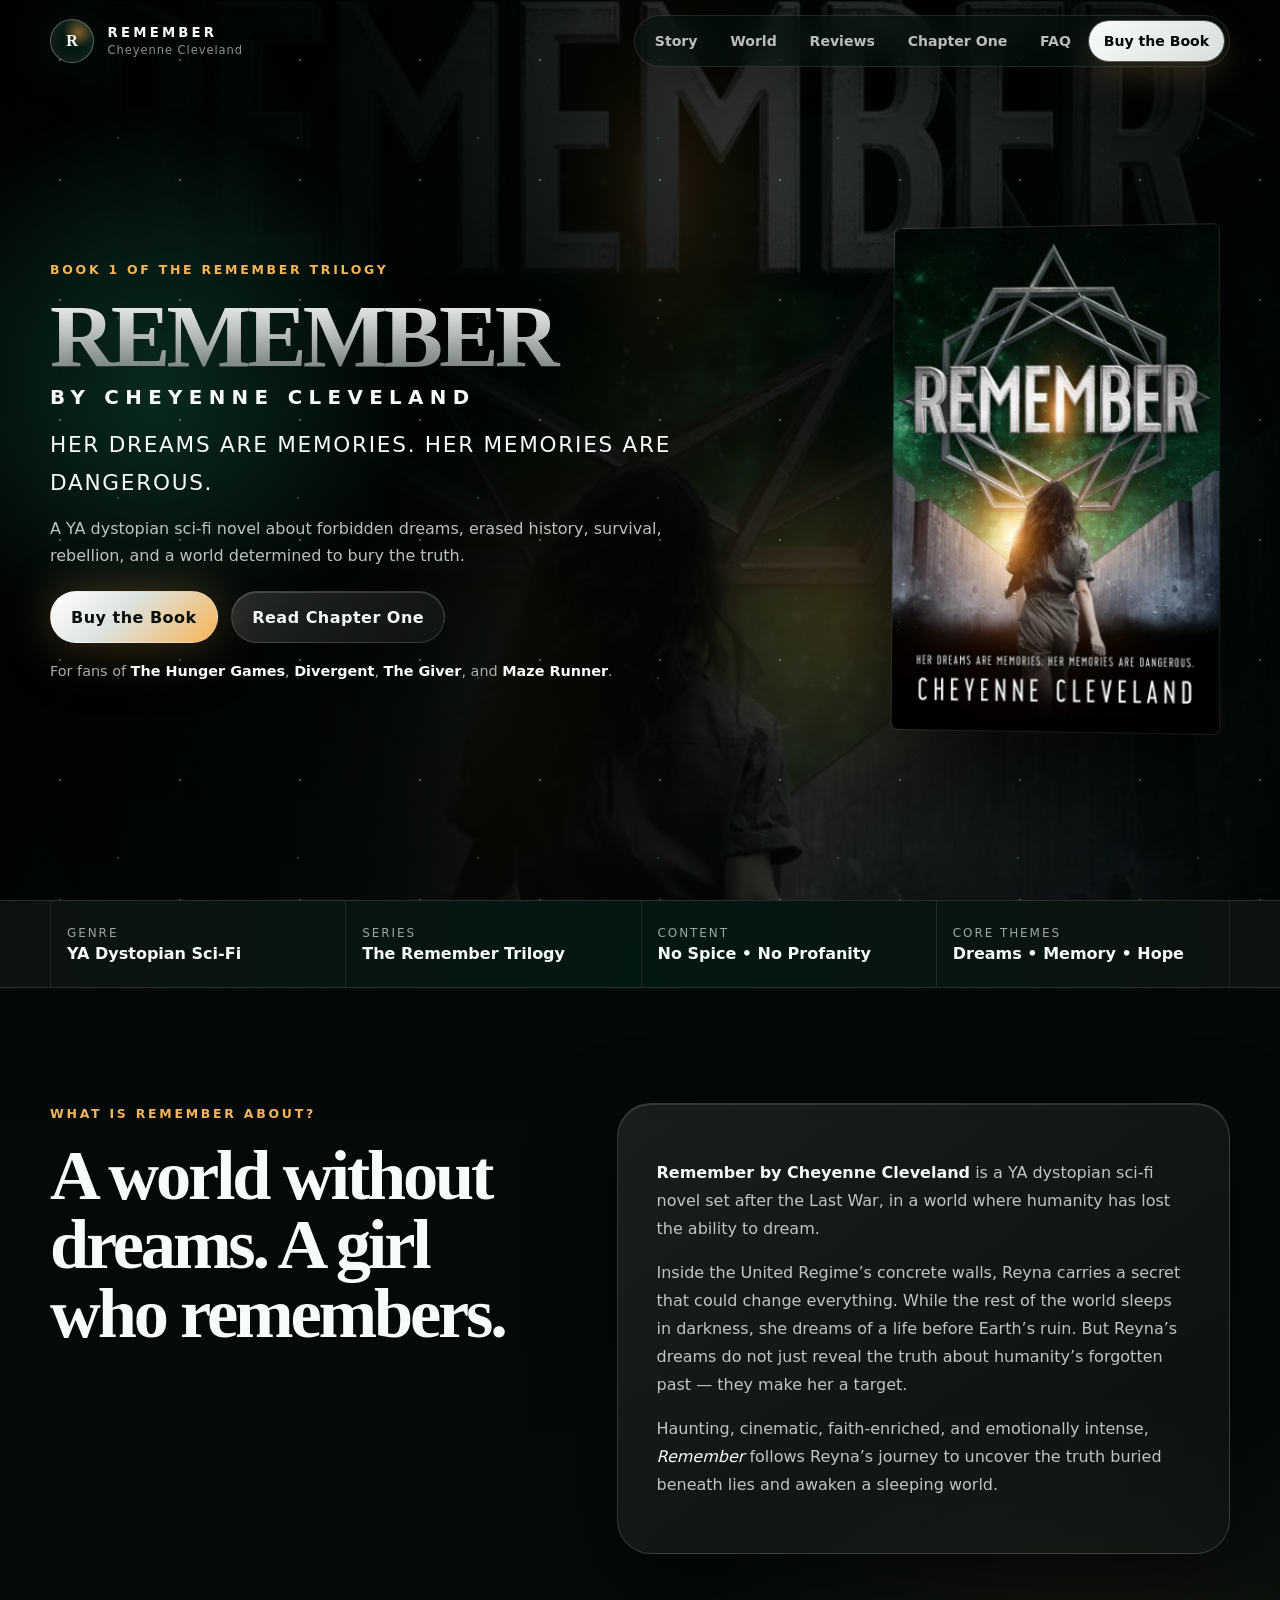
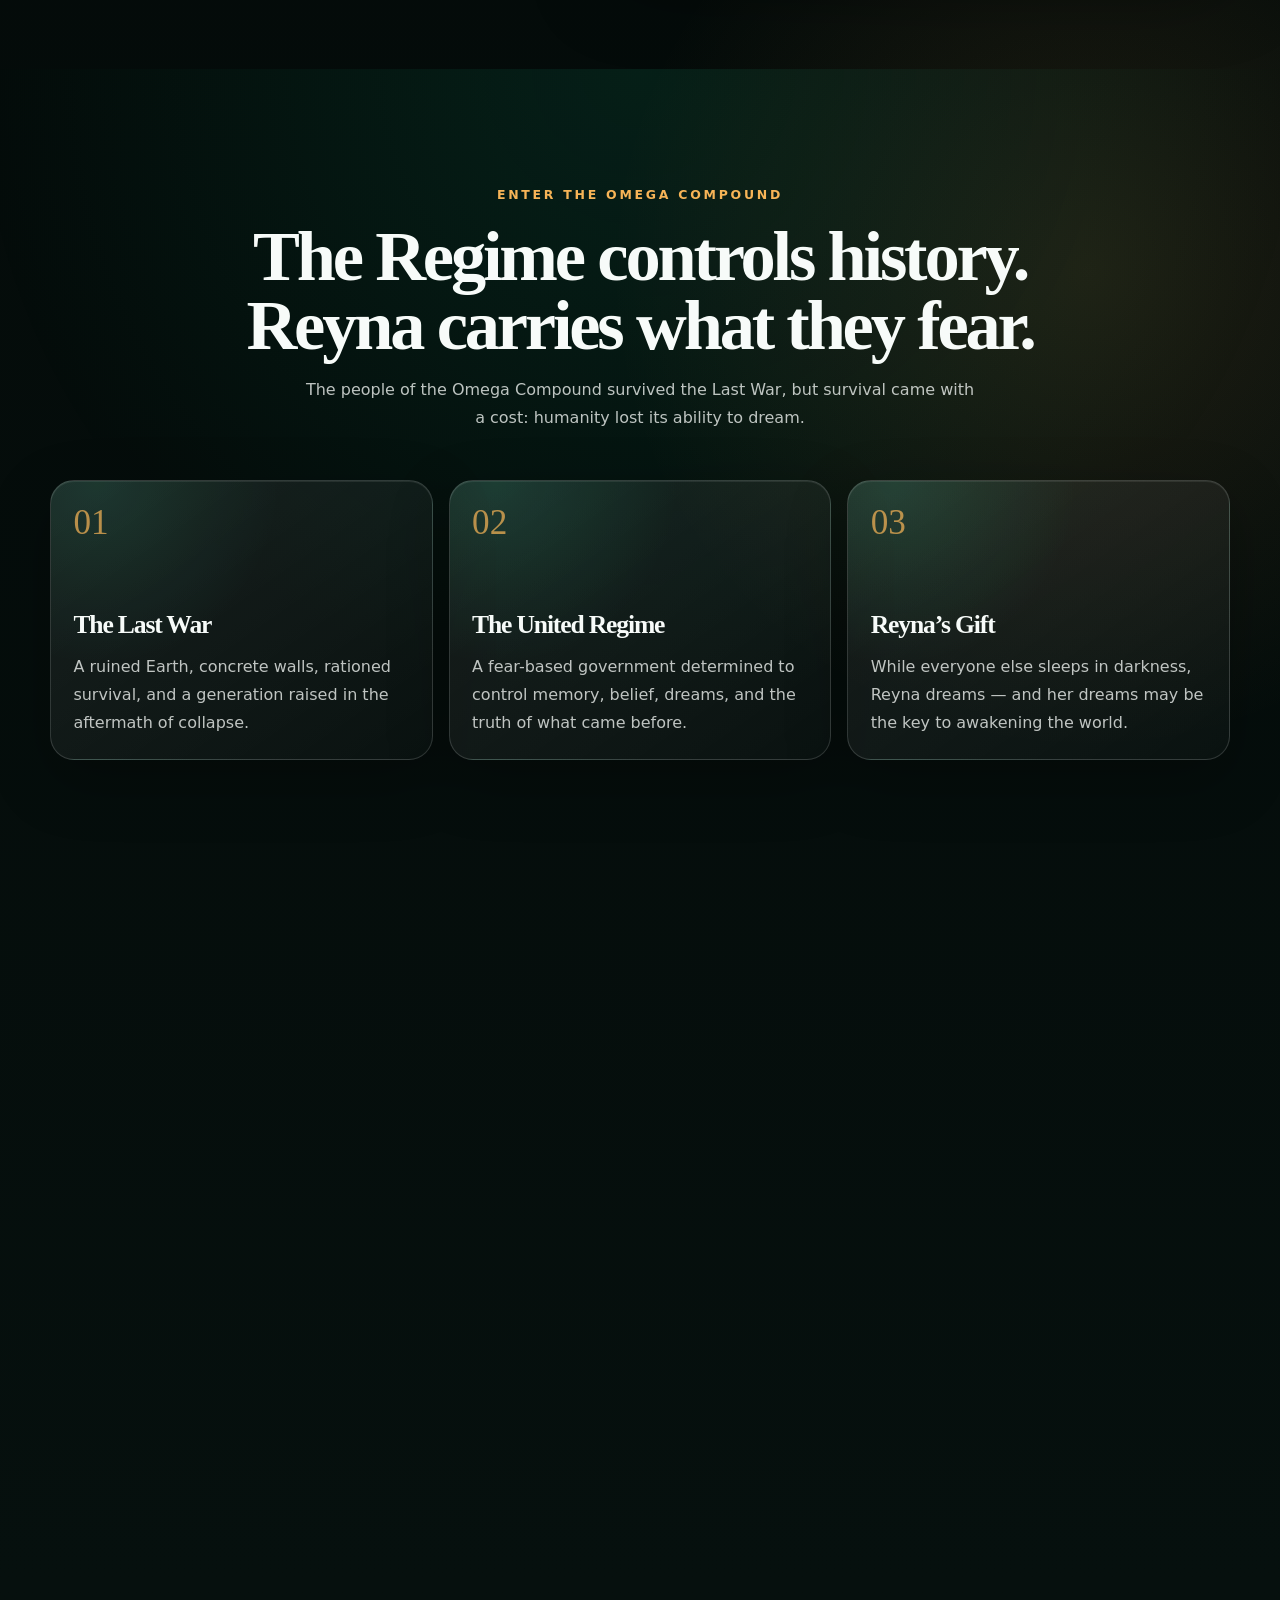
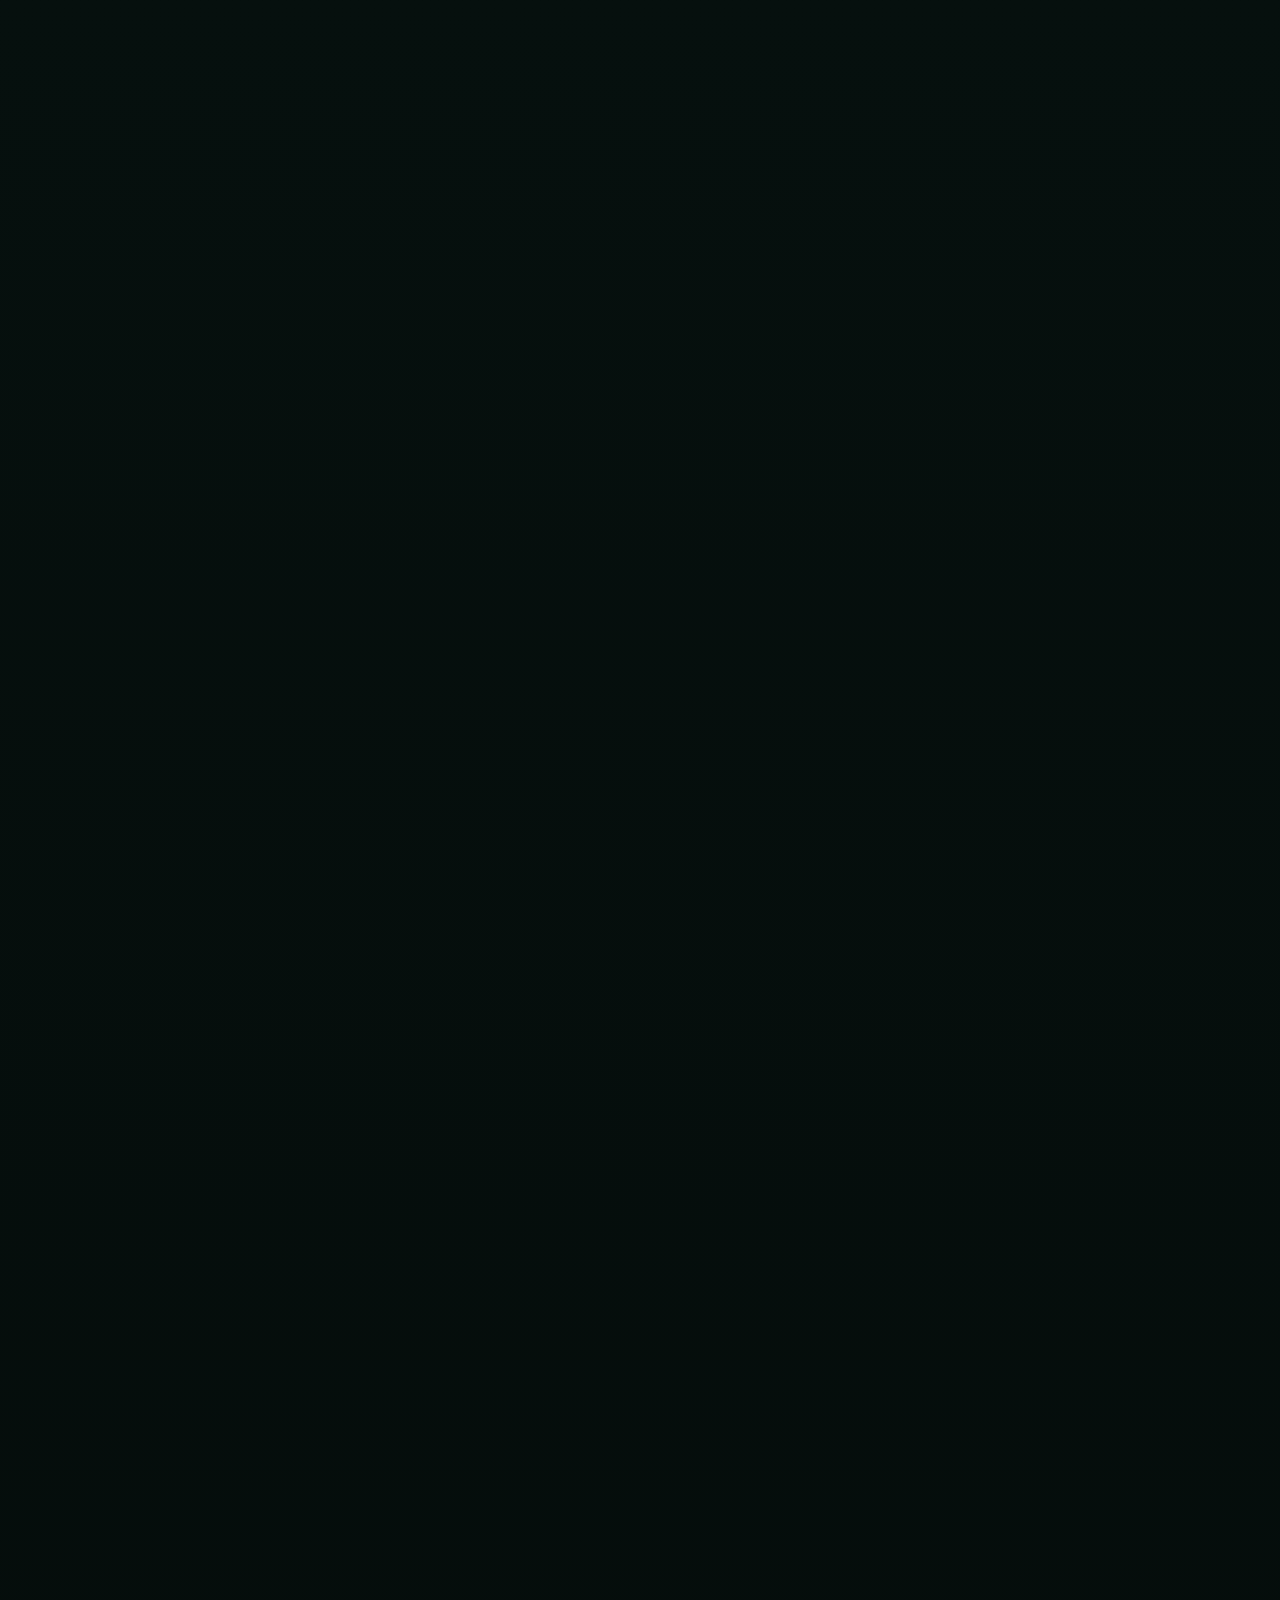
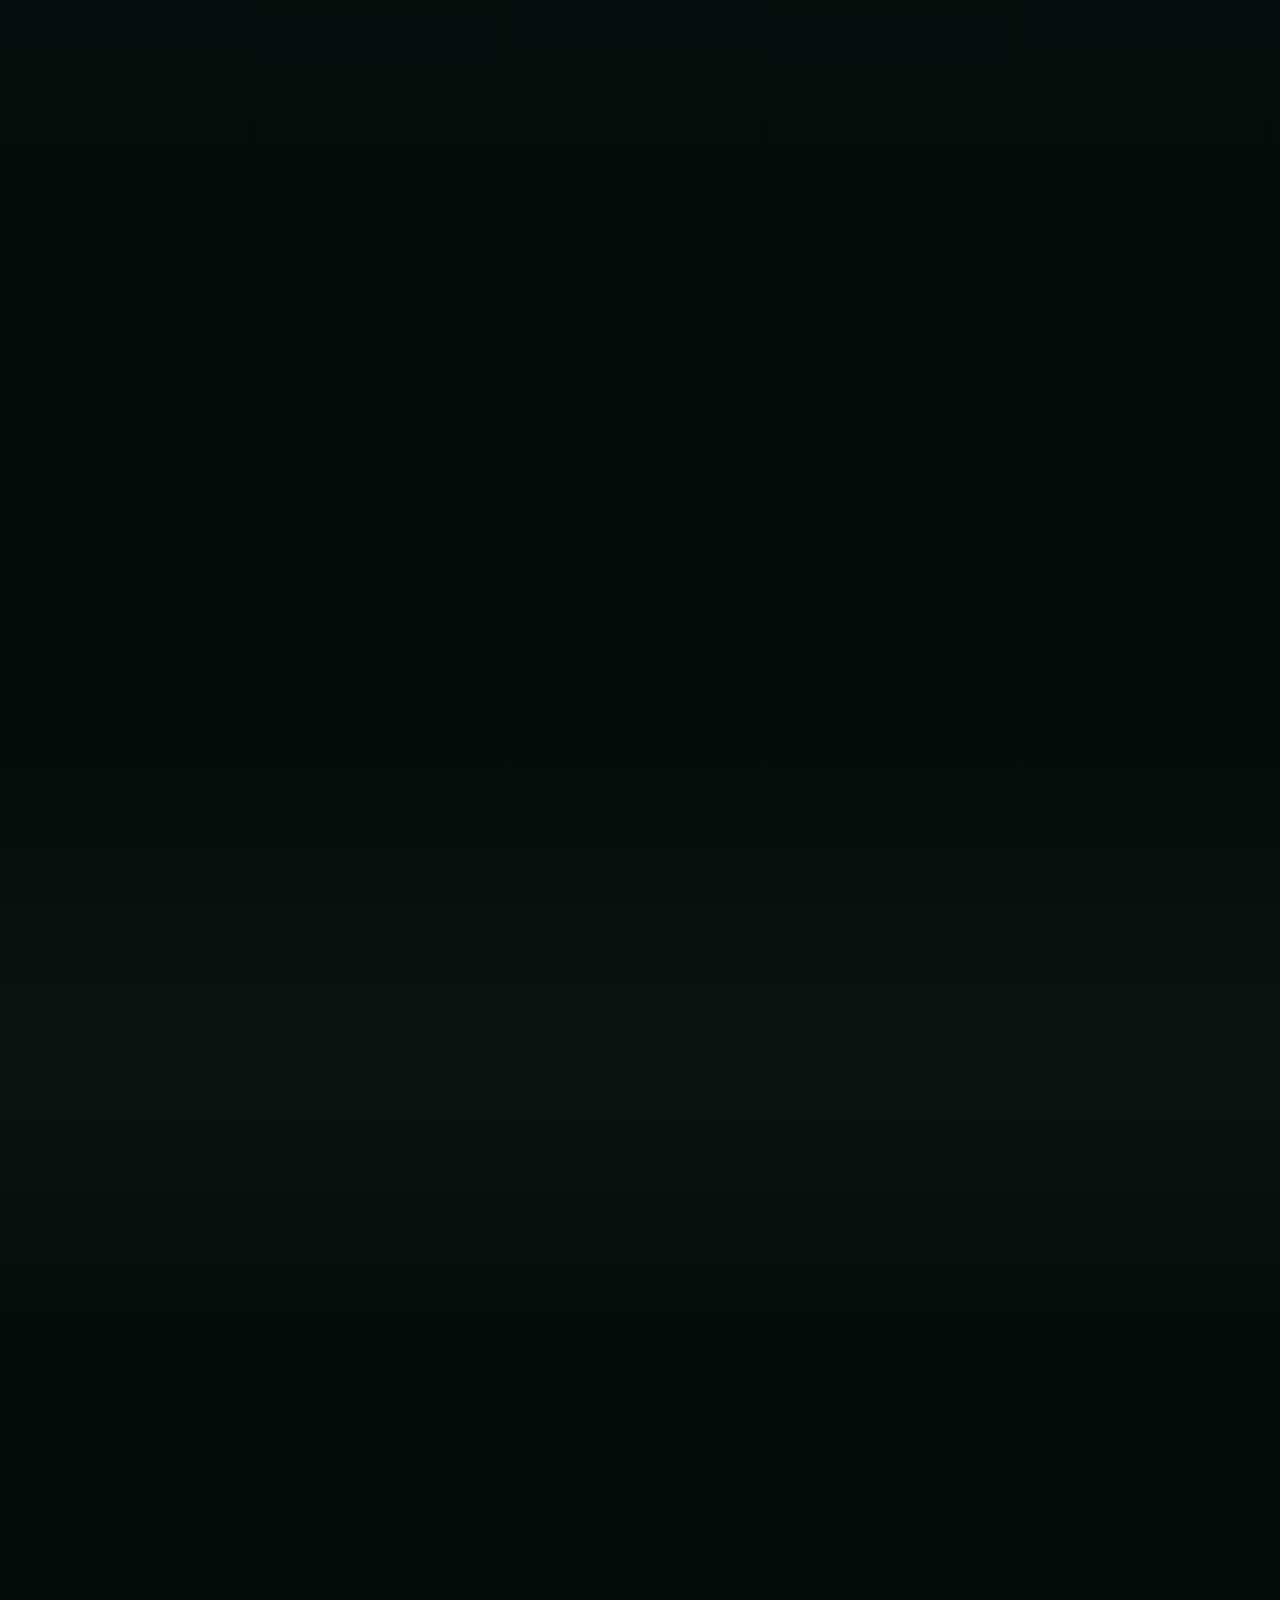
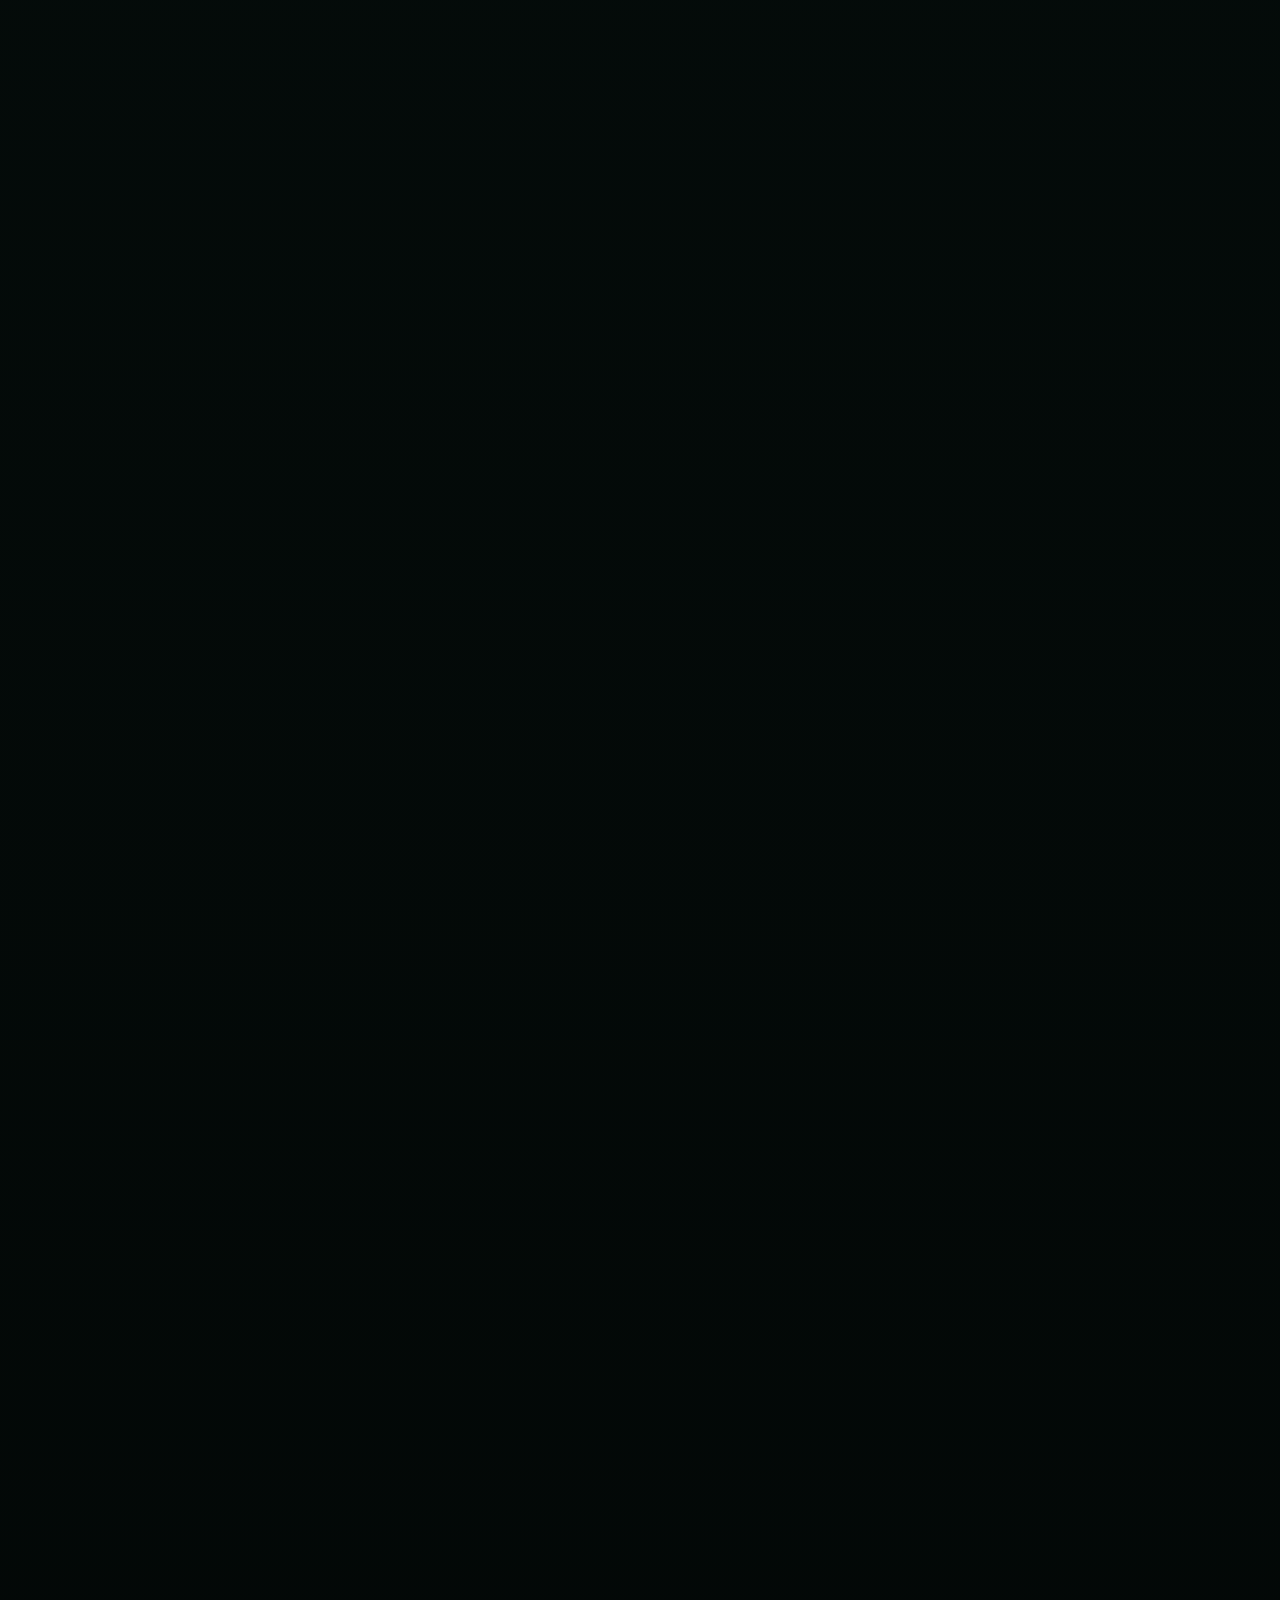
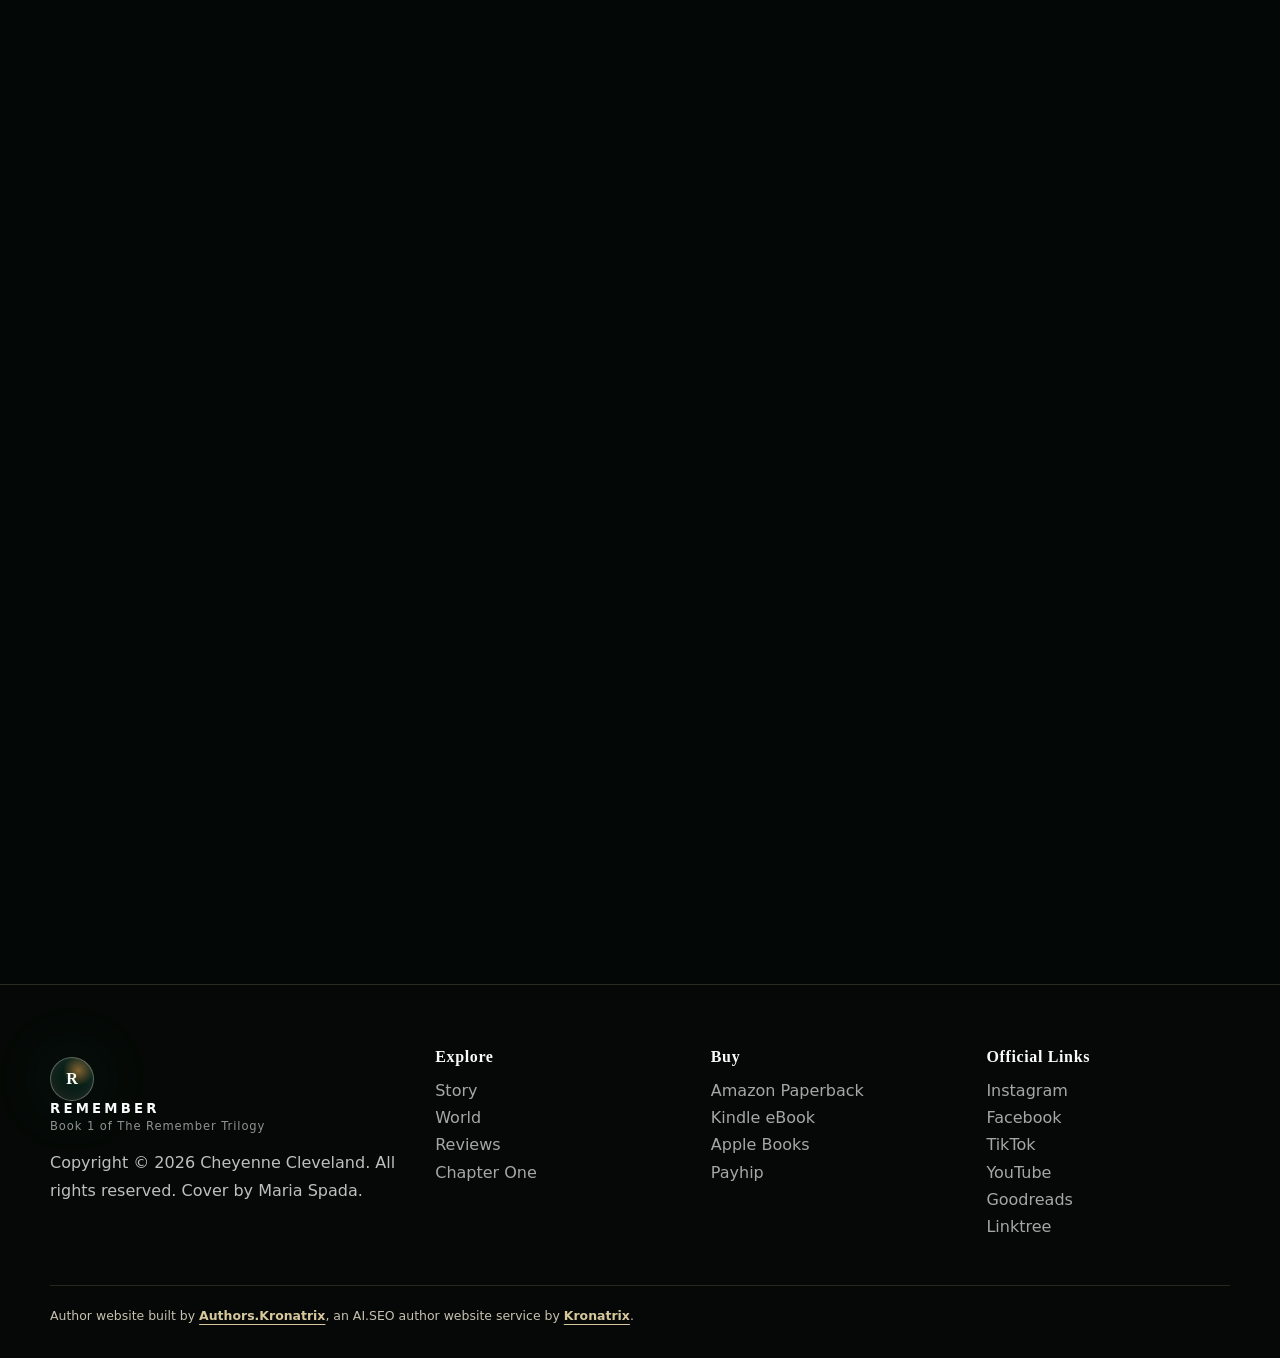
==== commit e86501c5: "Add files via upload" ====
--- a/index.html
+++ b/index.html
@@ -117,6 +117,8 @@
       "url": "https://cheyenneclevelandbooks.github.io/#author",
       "sameAs": [
         "https://www.instagram.com/cheyenne.cleveland.author?utm_source=ig_web_button_share_sheet&igsh=ZDNlZDc0MzIxNw==",
+        "https://www.facebook.com/cheyenne.cleveland.author",
+        "https://www.tiktok.com/@cheyennecleveland.author",
         "https://www.youtube.com/@CheyenneClevelandAuthor",
         "https://linktr.ee/cheyenne.cleveland.author?utm_source=ig&utm_medium=social&utm_content=link_in_bio&fbclid=PAZXh0bgNhZW0CMTEAc3J0YwZhcHBfaWQPOTM2NjE5NzQzMzkyNDU5AAGntFOL5a4BpzJiRZZQ5faudjikq1e_80OchHaBJgvJqs51TjVlB5s2qZBUyFU_aem_kTA1FSzQOn9ajGS3ylFiAQ"
       ]
@@ -530,6 +532,8 @@
           <p>Cheyenne Cleveland is the author of <em>Remember</em> and creator of <em>The Remember Trilogy</em>, a YA dystopian sci-fi series exploring memory, rebellion, manufactured belief, fear-based governing, and spiritual awakening.</p>
           <div class="social-links" aria-label="Official author links">
             <a href="https://www.instagram.com/cheyenne.cleveland.author?utm_source=ig_web_button_share_sheet&igsh=ZDNlZDc0MzIxNw==" target="_blank" rel="noopener">Instagram</a>
+            <a href="https://www.facebook.com/cheyenne.cleveland.author" target="_blank" rel="noopener">Facebook</a>
+            <a href="https://www.tiktok.com/@cheyennecleveland.author" target="_blank" rel="noopener">TikTok</a>
             <a href="https://www.youtube.com/@CheyenneClevelandAuthor" target="_blank" rel="noopener">YouTube</a>
             <a href="https://linktr.ee/cheyenne.cleveland.author?utm_source=ig&utm_medium=social&utm_content=link_in_bio&fbclid=PAZXh0bgNhZW0CMTEAc3J0YwZhcHBfaWQPOTM2NjE5NzQzMzkyNDU5AAGntFOL5a4BpzJiRZZQ5faudjikq1e_80OchHaBJgvJqs51TjVlB5s2qZBUyFU_aem_kTA1FSzQOn9ajGS3ylFiAQ" target="_blank" rel="noopener">Linktree</a>
           </div>
@@ -618,6 +622,8 @@
       <div>
         <h3>Official Links</h3>
         <a href="https://www.instagram.com/cheyenne.cleveland.author?utm_source=ig_web_button_share_sheet&igsh=ZDNlZDc0MzIxNw==" target="_blank" rel="noopener">Instagram</a>
+        <a href="https://www.facebook.com/cheyenne.cleveland.author" target="_blank" rel="noopener">Facebook</a>
+        <a href="https://www.tiktok.com/@cheyennecleveland.author" target="_blank" rel="noopener">TikTok</a>
         <a href="https://www.youtube.com/@CheyenneClevelandAuthor" target="_blank" rel="noopener">YouTube</a>
         <a href="https://www.goodreads.com/book/show/244809599/reviews?reviewFilters=eyJhZnRlciI6Ik5UTXNNVGMzTVRBeE56TXdORE13TlEifQ%3D%3D" target="_blank" rel="noopener">Goodreads</a>
         <a href="https://linktr.ee/cheyenne.cleveland.author?utm_source=ig&utm_medium=social&utm_content=link_in_bio&fbclid=PAZXh0bgNhZW0CMTEAc3J0YwZhcHBfaWQPOTM2NjE5NzQzMzkyNDU5AAGntFOL5a4BpzJiRZZQ5faudjikq1e_80OchHaBJgvJqs51TjVlB5s2qZBUyFU_aem_kTA1FSzQOn9ajGS3ylFiAQ" target="_blank" rel="noopener">Linktree</a>
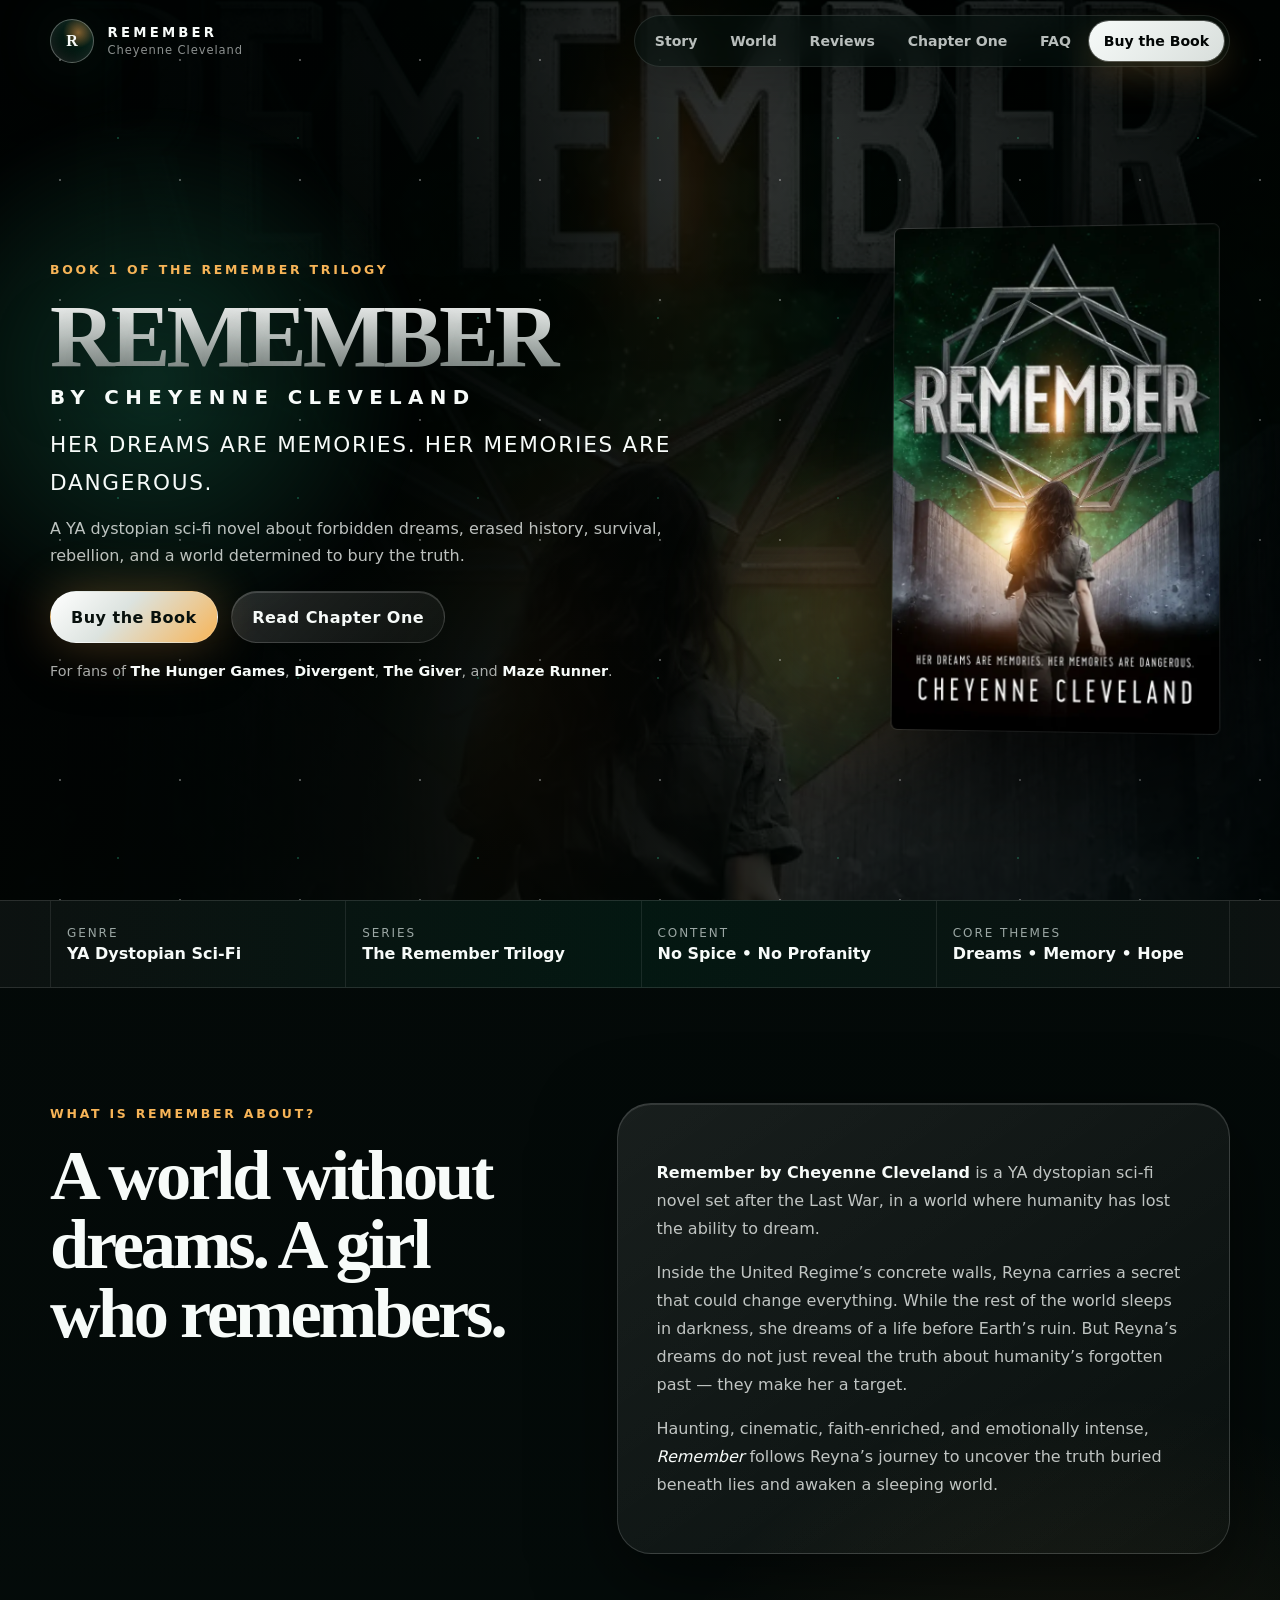
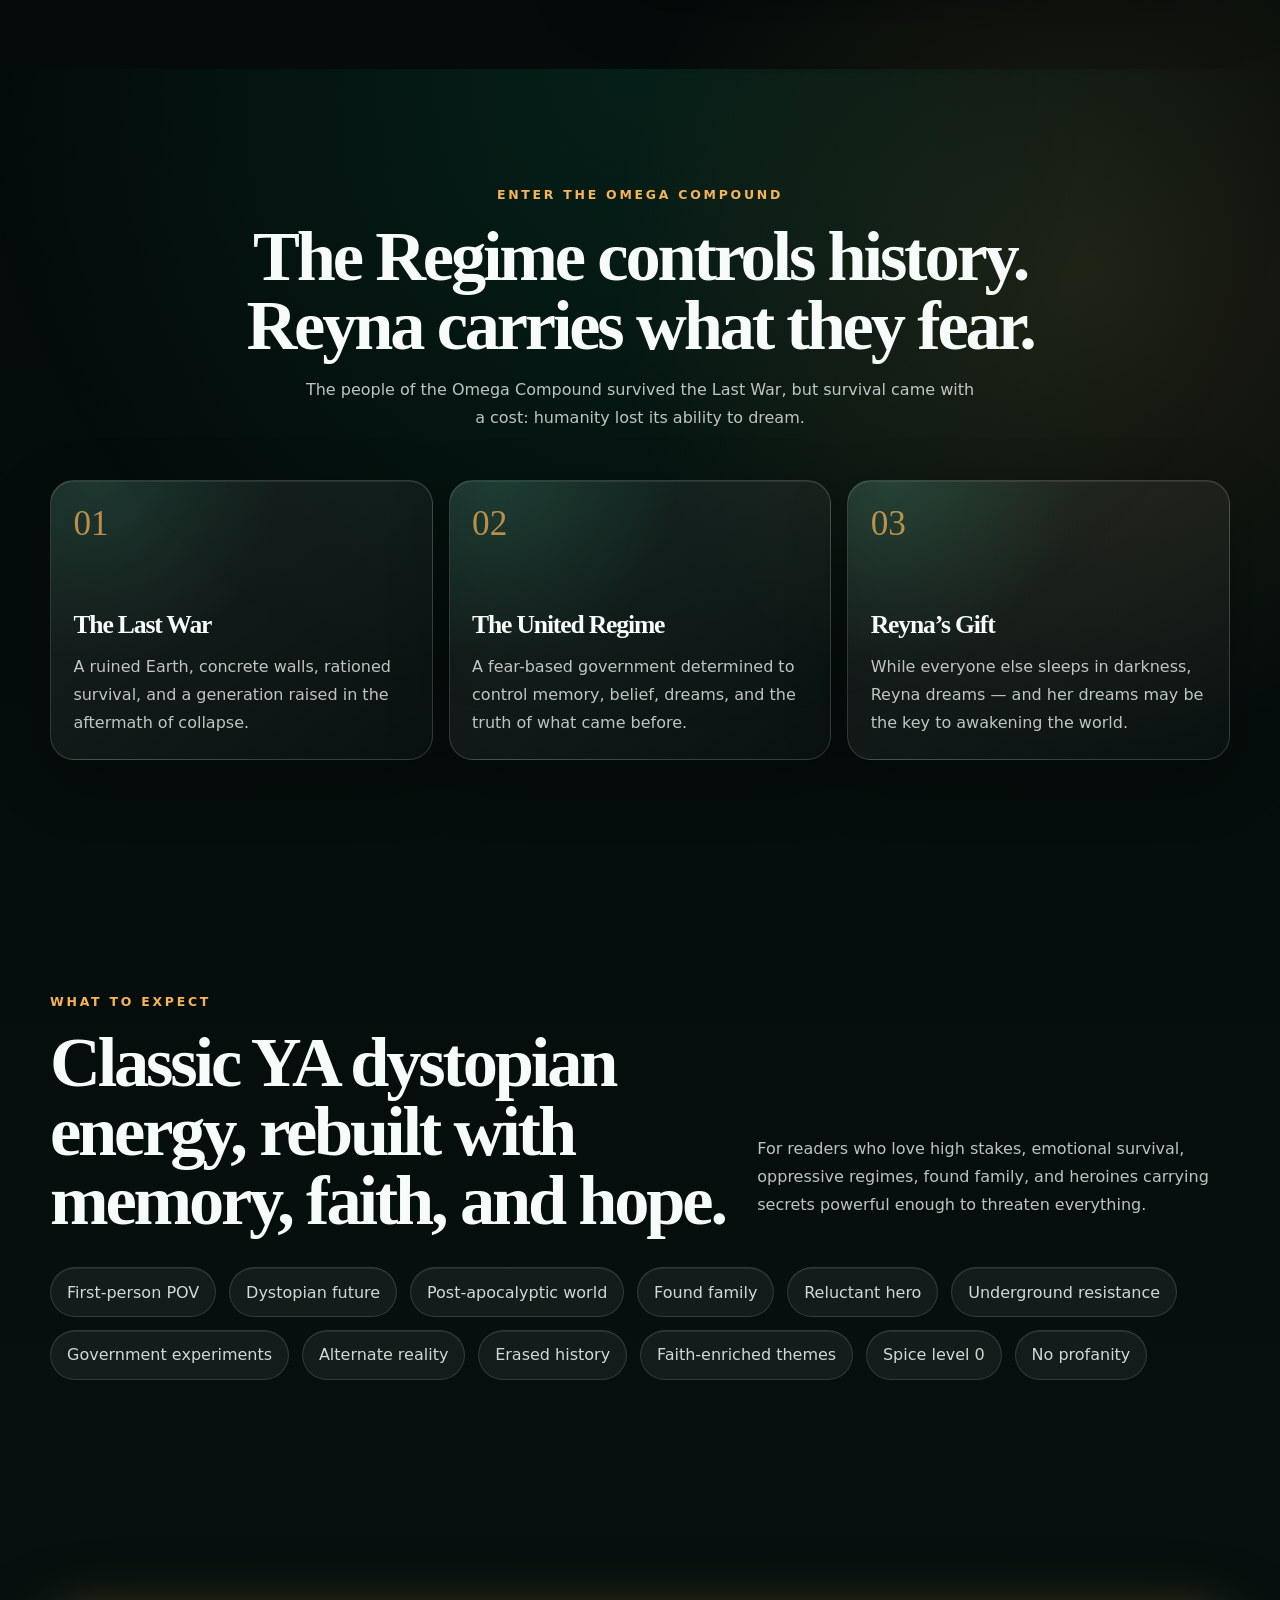
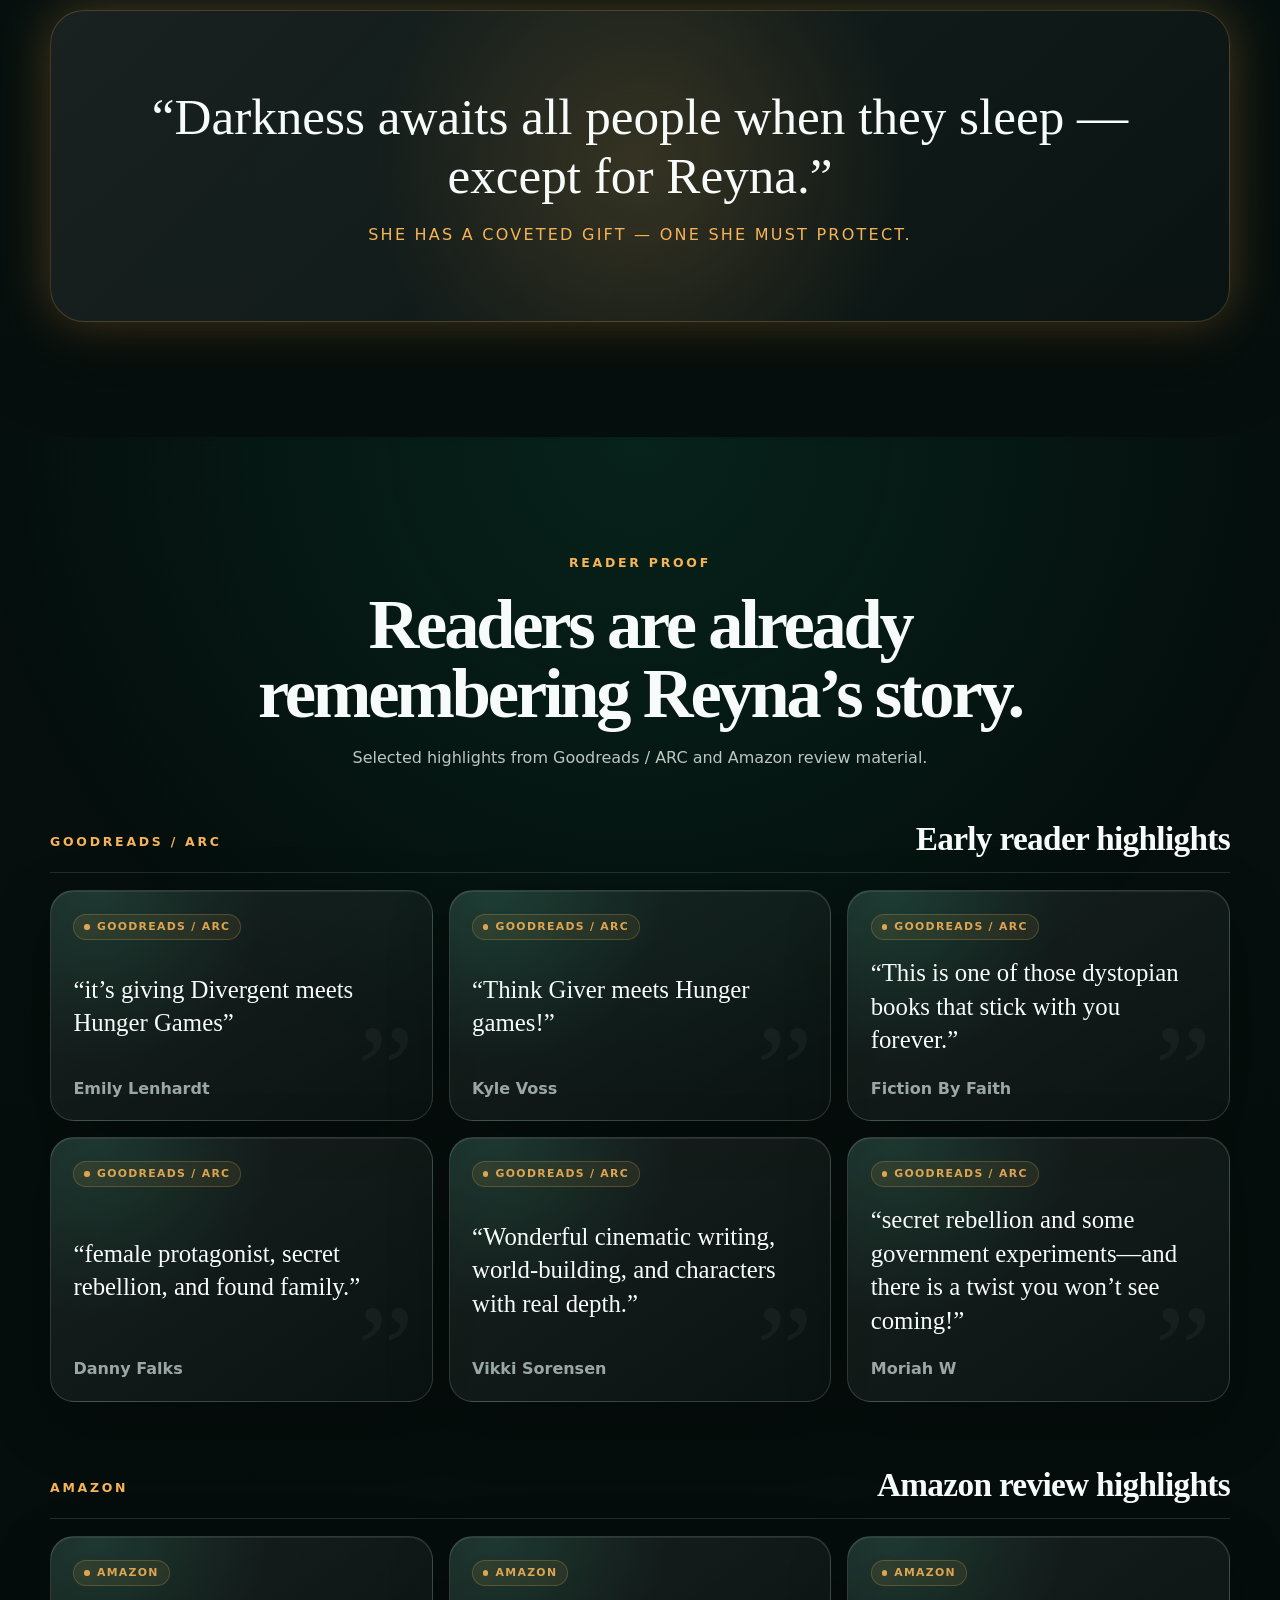
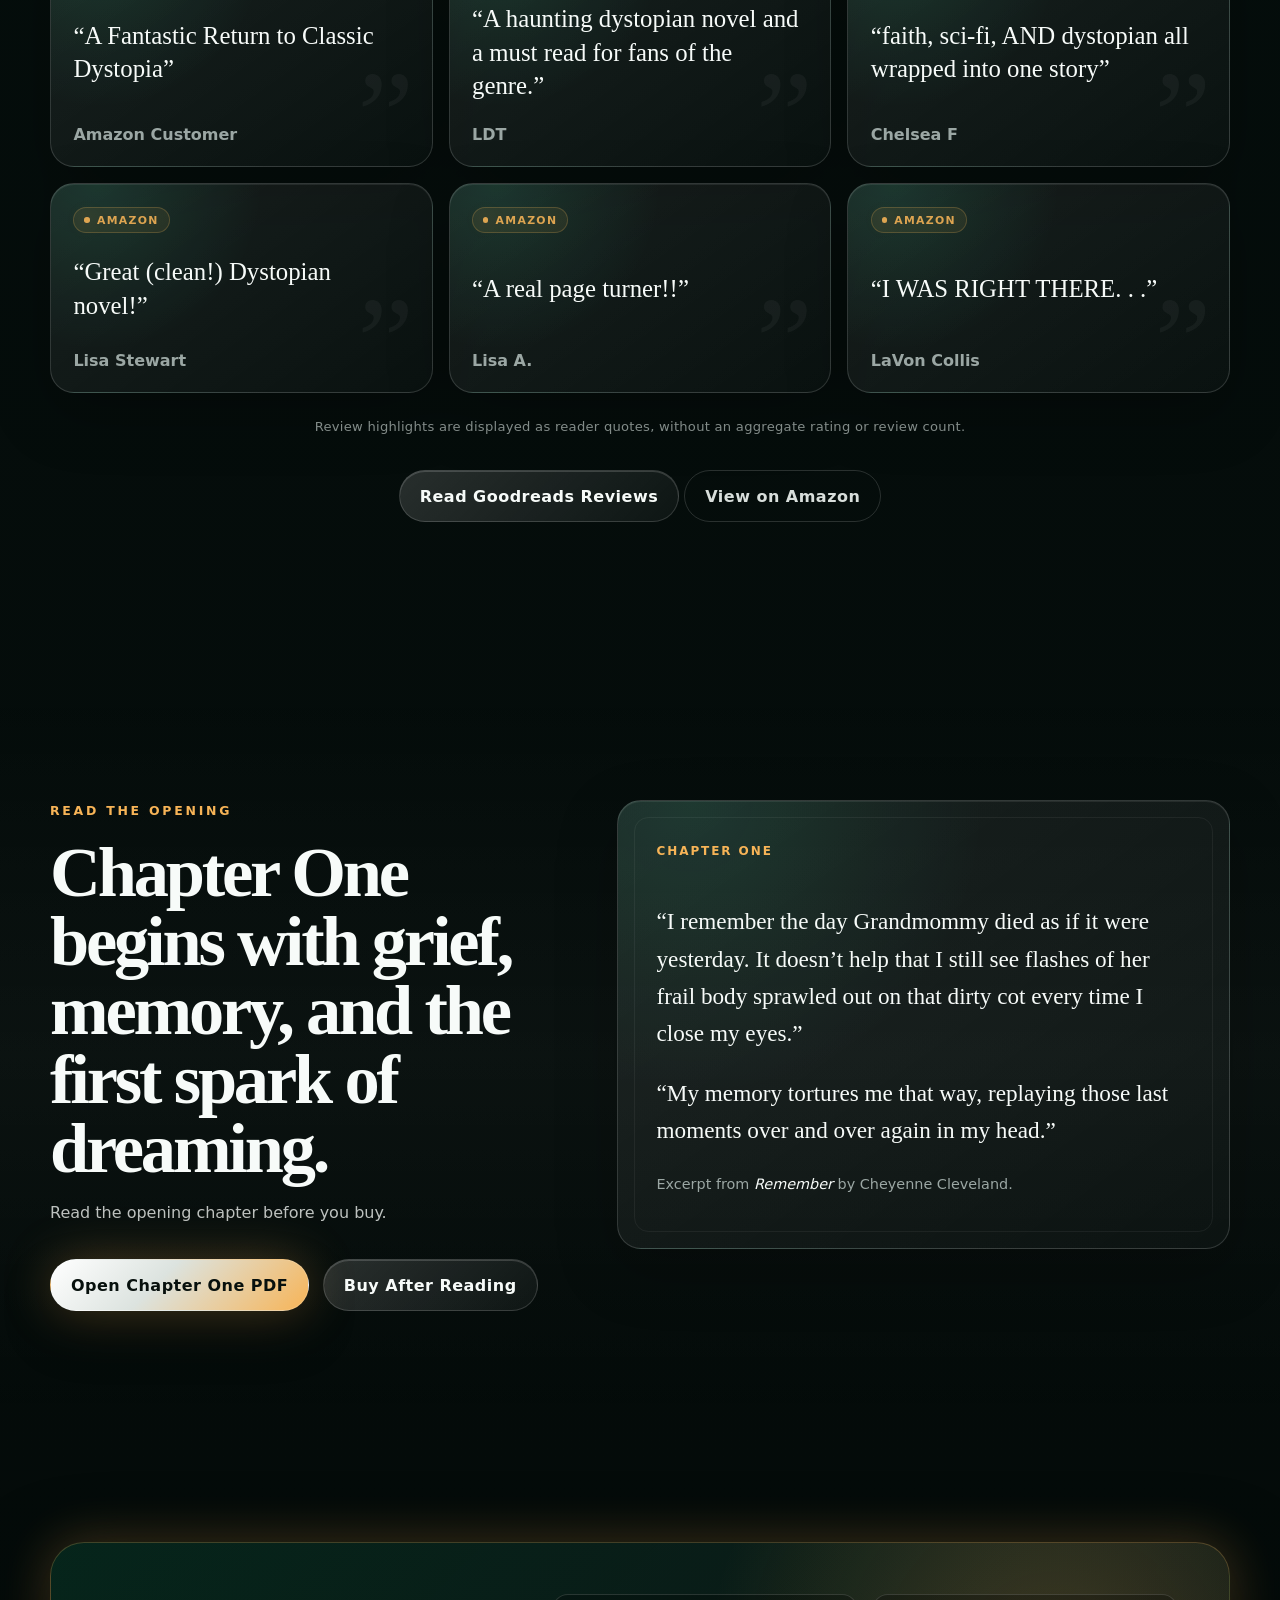
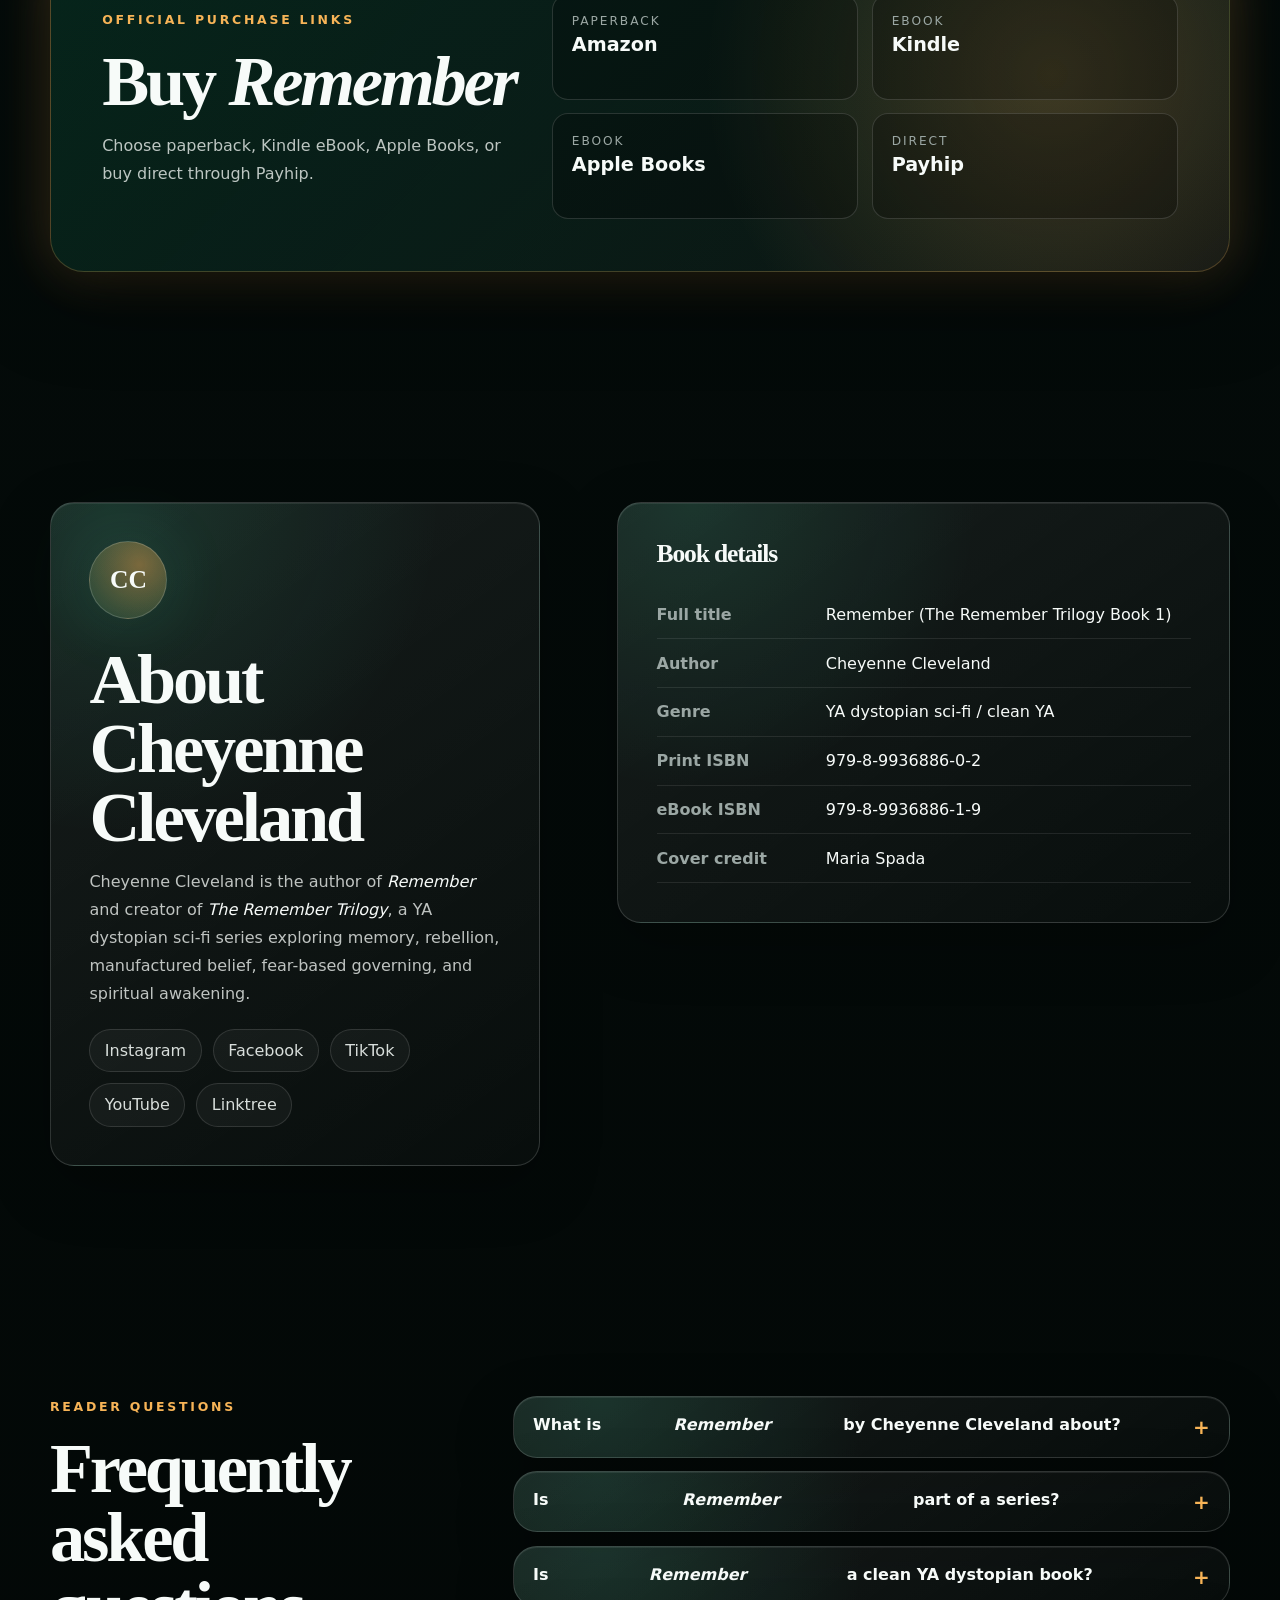
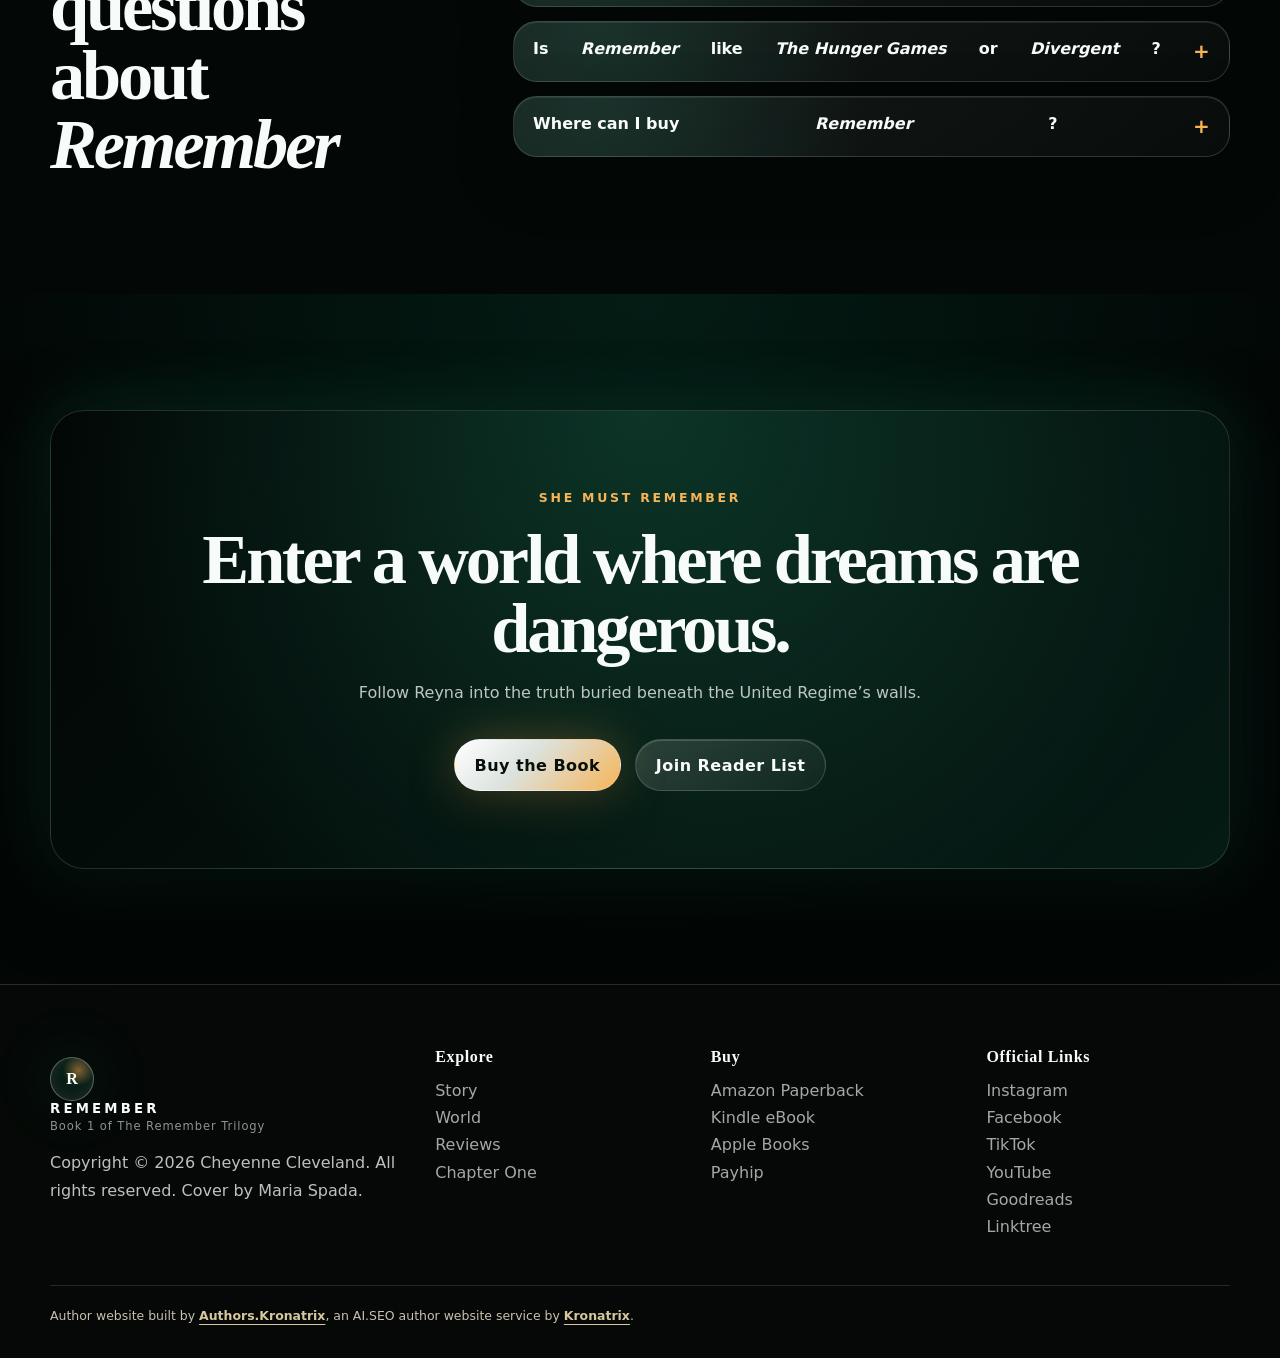
==== commit 9e7f54db: "Add files via upload" ====
--- a/index.html
+++ b/index.html
@@ -21,14 +21,20 @@
   <meta property="og:locale" content="en_US">
   <meta property="og:title" content="Remember by Cheyenne Cleveland">
   <meta property="og:description" content="A YA dystopian sci-fi novel for fans of The Hunger Games, Divergent, The Giver, and Maze Runner.">
-  <meta property="og:image" content="https://cheyenneclevelandbooks.github.io/remember-by-cheyenne-cleveland-og-image.webp">
+  <meta property="og:image" content="https://cheyenneclevelandbooks.github.io/remember-by-cheyenne-cleveland-social-preview.jpg">
+  <meta property="og:image:secure_url" content="https://cheyenneclevelandbooks.github.io/remember-by-cheyenne-cleveland-social-preview.jpg">
+  <meta property="og:image:type" content="image/jpeg">
+  <meta property="og:image:width" content="1200">
+  <meta property="og:image:height" content="630">
+  <meta property="og:image:alt" content="Remember by Cheyenne Cleveland official book cover preview">
   <meta property="og:url" content="https://cheyenneclevelandbooks.github.io/">
   <meta property="og:site_name" content="Remember by Cheyenne Cleveland">
 
   <meta name="twitter:card" content="summary_large_image">
   <meta name="twitter:title" content="Remember by Cheyenne Cleveland">
   <meta name="twitter:description" content="Her dreams are memories. Her memories are dangerous.">
-  <meta name="twitter:image" content="https://cheyenneclevelandbooks.github.io/remember-by-cheyenne-cleveland-og-image.webp">
+  <meta name="twitter:image" content="https://cheyenneclevelandbooks.github.io/remember-by-cheyenne-cleveland-social-preview.jpg">
+  <meta name="twitter:image:alt" content="Remember by Cheyenne Cleveland official book cover preview">
   <meta name="twitter:url" content="https://cheyenneclevelandbooks.github.io/">
 
   <link rel="preload" as="image" href="remember-by-cheyenne-cleveland-book-cover.webp" type="image/webp" fetchpriority="high">
@@ -37,7 +43,7 @@
   <link rel="alternate" type="application/pdf" href="chapter-one-teaser.pdf" title="Remember Chapter One Teaser PDF">
   <link rel="alternate" type="text/plain" href="llms.txt" title="AI summary for Remember by Cheyenne Cleveland">
   <link rel="alternate" type="text/plain" href="humans.txt" title="Website credits for Remember by Cheyenne Cleveland">
-  <style>:root{--black:#020605;--black-2:#07100e;--green-950:#041611;--green-900:#08251d;--green-800:#0f3a2e;--green-500:#13c58a;--emerald:#38f0b3;--gold:#f7b457;--silver:#d8dedb;--mist:#9ba7a4;--concrete:#6e7775;--white:#f7fbf9;--line:rgba(216,222,219,0.18);--glass:rgba(4,18,14,0.72);--glass-strong:rgba(4,18,14,0.9);--shadow:0 24px 80px rgba(0,0,0,0.55);--gold-glow:0 0 50px rgba(247,180,87,0.28);--green-glow:0 0 70px rgba(56,240,179,0.14);--radius-xl:34px;--radius-lg:24px;--radius-md:16px;--shell:1180px;--font-body:Inter,ui-sans-serif,system-ui,-apple-system,BlinkMacSystemFont,"Segoe UI",sans-serif;--font-display:"Optima","Segoe UI",Candara,Georgia,serif;--font-serif:Georgia,"Times New Roman",serif}*{box-sizing:border-box}html{scroll-behavior:smooth}body{margin:0;font-family:var(--font-body);color:var(--white);background:radial-gradient(circle at 50% -10%,rgba(30,145,105,0.24),transparent 36rem),radial-gradient(circle at 85% 20%,rgba(247,180,87,0.11),transparent 30rem),linear-gradient(180deg,var(--black),#06100e 34%,#020605);overflow-x:hidden}body::before{content:"";position:fixed;inset:0;pointer-events:none;z-index:-3;opacity:0.26;background-image:linear-gradient(rgba(255,255,255,0.04) 1px,transparent 1px),linear-gradient(90deg,rgba(255,255,255,0.035) 1px,transparent 1px);background-size:72px 72px;mask-image:radial-gradient(circle at center,black,transparent 72%)}img{max-width:100%;display:block}a{color:inherit;text-decoration:none}p{color:rgba(247,251,249,0.76);line-height:1.75}strong,em{color:var(--white)}.skip-link{position:fixed;left:1rem;top:1rem;transform:translateY(-150%);z-index:1000;padding:0.75rem 1rem;border-radius:999px;background:var(--white);color:var(--black);font-weight:800}.skip-link:focus{transform:translateY(0)}.shell{width:min(var(--shell),calc(100% - 2rem));margin-inline:auto}.site-header{position:fixed;inset:0 0 auto;z-index:50;transition:background 250ms ease,border-color 250ms ease,transform 250ms ease;border-bottom:1px solid transparent}.site-header.is-scrolled{background:rgba(2,6,5,0.74);border-color:rgba(255,255,255,0.09);backdrop-filter:blur(18px)}.nav{min-height:82px;display:flex;align-items:center;justify-content:space-between;gap:1rem}.brand{display:inline-flex;align-items:center;gap:0.85rem;min-width:max-content}.brand-mark{width:44px;height:44px;display:grid;place-items:center;border:1px solid rgba(216,222,219,0.38);border-radius:50%;color:var(--white);background:radial-gradient(circle at 65% 30%,rgba(247,180,87,0.52),rgba(19,197,138,0.12) 38%,rgba(255,255,255,0.06));box-shadow:var(--green-glow),inset 0 0 14px rgba(255,255,255,0.08);font-family:var(--font-serif);font-weight:800}.brand strong{display:block;font-size:0.83rem;letter-spacing:0.24em}.brand small{display:block;margin-top:0.14rem;color:rgba(247,251,249,0.57);font-size:0.72rem;letter-spacing:0.08em}.nav-panel{display:flex;align-items:center;gap:0.25rem;padding:0.34rem;border:1px solid rgba(255,255,255,0.11);border-radius:999px;background:rgba(5,17,14,0.55);box-shadow:0 14px 34px rgba(0,0,0,0.18);backdrop-filter:blur(16px)}.nav-panel a{padding:0.72rem 0.9rem;border-radius:999px;color:rgba(247,251,249,0.74);font-size:0.88rem;font-weight:700;transition:180ms ease}.nav-panel a:hover,.nav-panel a:focus-visible{color:var(--white);background:rgba(255,255,255,0.08);outline:none}.nav-panel .nav-cta{color:var(--black);background:linear-gradient(135deg,var(--white),var(--silver));box-shadow:0 0 0 1px rgba(255,255,255,0.25),0 14px 34px rgba(247,180,87,0.18)}.nav-panel .nav-cta:hover{background:linear-gradient(135deg,var(--gold),#fff0d6);color:#1b1208}.nav-toggle{display:none}.hero{position:relative;min-height:100svh;display:grid;align-items:center;overflow:hidden;padding:clamp(5.4rem,9vh,6.6rem) 0 clamp(1.8rem,4vh,3rem)}.hero-bg{position:absolute;inset:0;z-index:-3;background:linear-gradient(90deg,rgba(2,6,5,0.94) 0%,rgba(2,6,5,0.80) 36%,rgba(2,6,5,0.42) 62%,rgba(2,6,5,0.82) 100%),url('remember-by-cheyenne-cleveland-book-cover.webp') center/cover no-repeat;filter:saturate(1.05) contrast(1.05);opacity:0.48;transform:scale(1.05)}.hero::before,.hero::after{content:"";position:absolute;pointer-events:none;z-index:-2}.hero::before{width:48vw;aspect-ratio:1;left:-12vw;top:8vh;background:radial-gradient(circle,rgba(56,240,179,0.18),transparent 62%);filter:blur(10px)}.hero::after{width:34vw;aspect-ratio:1;right:16vw;bottom:8vh;background:radial-gradient(circle,rgba(247,180,87,0.2),transparent 58%);filter:blur(18px)}.spark-field{position:absolute;inset:0;z-index:-1;opacity:0.34;background-image:radial-gradient(circle,rgba(255,255,255,0.9) 0 1px,transparent 1.3px),radial-gradient(circle,rgba(56,240,179,0.65) 0 1px,transparent 1.2px);background-size:120px 120px,180px 180px;background-position:0 0,28px 48px}.hero-grid{display:grid;grid-template-columns:minmax(0,1.02fr) minmax(260px,0.62fr);gap:clamp(1.5rem,4vw,4rem);align-items:center;min-height:calc(100svh - clamp(7rem,14vh,9.5rem))}.eyebrow{margin:0 0 1rem;color:var(--gold);font-size:0.78rem;font-weight:900;letter-spacing:0.22em;text-transform:uppercase}h1,h2,h3{margin:0;line-height:0.98;letter-spacing:-0.045em;font-family:var(--font-display)}h1{max-width:760px;font-size:clamp(3rem,8.1vw,7.2rem);text-transform:uppercase}h1 span{display:block;background:linear-gradient(180deg,#ffffff 0%,#c7cecb 48%,#798480 100%);-webkit-background-clip:text;color:transparent;text-shadow:0 26px 60px rgba(0,0,0,0.36)}h1 small{display:block;margin-top:0.55rem;color:var(--white);font-family:var(--font-body);font-size:clamp(1rem,1.9vw,1.7rem);font-weight:900;letter-spacing:0.34em;line-height:1.25}h2{font-size:clamp(2.2rem,5.5vw,5.2rem)}h3{font-size:clamp(1.25rem,2vw,1.7rem)}.tagline{margin:1.2rem 0 0;font-size:clamp(1.05rem,2vw,1.55rem);color:var(--white);letter-spacing:0.08em;text-transform:uppercase}.hero-lede{max-width:650px;margin:1.4rem 0 0;font-size:clamp(1.02rem,1.5vw,1.2rem)}.hero-actions,.button-row{display:flex;flex-wrap:wrap;gap:0.85rem;margin-top:2rem}.btn{display:inline-flex;align-items:center;justify-content:center;min-height:52px;padding:0.9rem 1.25rem;border-radius:999px;border:1px solid rgba(255,255,255,0.15);font-weight:900;letter-spacing:0.03em;transition:transform 180ms ease,border-color 180ms ease,background 180ms ease,box-shadow 180ms ease}.btn:hover{transform:translateY(-2px)}.btn:focus-visible,button:focus-visible,a:focus-visible{outline:2px solid var(--gold);outline-offset:4px}.btn-primary{color:#07100d;background:linear-gradient(135deg,#ffffff,#dce3df 42%,#f7b457);box-shadow:var(--gold-glow),0 22px 50px rgba(0,0,0,0.3)}.btn-secondary{color:var(--white);background:linear-gradient(135deg,rgba(255,255,255,0.14),rgba(255,255,255,0.04));box-shadow:inset 0 1px 0 rgba(255,255,255,0.16)}.btn-ghost{color:var(--silver);background:transparent}.btn:hover{border-color:rgba(255,255,255,0.36)}.comparison{margin-top:1.5rem;max-width:720px;font-size:0.96rem;color:rgba(247,251,249,0.68)}.cover-stage{position:relative;justify-self:center;width:min(34vw,390px);max-width:100%;perspective:1400px}.cover-aura{position:absolute;inset:8% -15% -5%;z-index:-1;border-radius:50%;background:radial-gradient(circle at 48% 68%,rgba(247,180,87,0.4),transparent 29%),radial-gradient(circle at 50% 42%,rgba(56,240,179,0.24),transparent 55%);filter:blur(18px)}.cover-stage img{width:100%;max-height:calc(100svh - 9.8rem);object-fit:contain;border-radius:6px;box-shadow:0 30px 110px rgba(0,0,0,0.72),0 0 0 1px rgba(255,255,255,0.15);transform:rotateY(-5deg) rotateX(2deg)}.cover-badge{position:absolute;right:-1.2rem;bottom:10%;padding:0.9rem 1rem;border:1px solid rgba(255,255,255,0.18);border-radius:20px;background:rgba(3,13,10,0.82);backdrop-filter:blur(16px);box-shadow:var(--shadow)}.cover-badge span,.cover-badge strong{display:block}.cover-badge span{color:var(--gold);font-size:0.72rem;letter-spacing:0.15em;text-transform:uppercase}.cover-badge strong{margin-top:0.2rem}.signal-strip{border-block:1px solid rgba(255,255,255,0.12);background:linear-gradient(90deg,rgba(255,255,255,0.04),rgba(19,197,138,0.08),rgba(255,255,255,0.04))}.signal-grid{display:grid;grid-template-columns:repeat(4,1fr);gap:1px}.signal-grid div{padding:1.1rem 1rem;min-height:86px;display:flex;flex-direction:column;justify-content:center;border-left:1px solid rgba(255,255,255,0.09)}.signal-grid div:last-child{border-right:1px solid rgba(255,255,255,0.09)}.signal-grid span{color:var(--mist);font-size:0.75rem;text-transform:uppercase;letter-spacing:0.16em}.signal-grid strong{margin-top:0.25rem;color:var(--white)}.section{padding:clamp(4.5rem,9vw,8rem) 0;position:relative}.two-col,.excerpt-layout,.author-grid,.faq-layout{display:grid;grid-template-columns:0.8fr 1fr;gap:clamp(2rem,6vw,5rem);align-items:start}.prose{padding:clamp(1.4rem,3vw,2.4rem);border:1px solid var(--line);border-radius:var(--radius-xl);background:linear-gradient(145deg,rgba(255,255,255,0.085),rgba(255,255,255,0.025));box-shadow:var(--shadow),inset 0 1px 0 rgba(255,255,255,0.12)}.centered{max-width:820px;margin:0 auto 3rem;text-align:center}.centered p{margin-inline:auto;max-width:680px}.world-section::before,.reviews-section::before,.final-cta::before{content:"";position:absolute;inset:0;z-index:-1;background:radial-gradient(circle at 50% 0,rgba(19,197,138,0.11),transparent 42rem)}.world-grid,.review-grid{display:grid;grid-template-columns:repeat(3,1fr);gap:1rem}.world-card,.review-card,.author-card,.author-details,.excerpt-card,.faq-item{border:1px solid var(--line);border-radius:var(--radius-lg);background:linear-gradient(145deg,rgba(255,255,255,0.08),rgba(255,255,255,0.025)),radial-gradient(circle at 12% 0,rgba(56,240,179,0.12),transparent 42%);box-shadow:0 20px 60px rgba(0,0,0,0.28),inset 0 1px 0 rgba(255,255,255,0.08)}.world-card{min-height:280px;padding:1.4rem;display:flex;flex-direction:column;justify-content:flex-end;transition:transform 200ms ease,border-color 200ms ease}.world-card:hover{transform:translateY(-6px);border-color:rgba(247,180,87,0.35)}.card-index{margin-bottom:auto;color:rgba(247,180,87,0.72);font-family:var(--font-serif);font-size:2.2rem}.world-card p{margin-bottom:0}.split-heading{display:grid;grid-template-columns:1fr 0.7fr;gap:2rem;align-items:end;margin-bottom:2rem}.pill-grid{display:flex;flex-wrap:wrap;gap:0.8rem}.pill-grid span{padding:0.9rem 1rem;border:1px solid rgba(255,255,255,0.13);border-radius:999px;background:rgba(255,255,255,0.055);color:rgba(247,251,249,0.84);box-shadow:inset 0 1px 0 rgba(255,255,255,0.08)}.quote-panel{padding:clamp(2rem,6vw,5rem);border:1px solid rgba(247,180,87,0.22);border-radius:var(--radius-xl);text-align:center;background:radial-gradient(circle at 50% 50%,rgba(247,180,87,0.16),transparent 44%),linear-gradient(135deg,rgba(255,255,255,0.08),rgba(255,255,255,0.02));box-shadow:var(--gold-glow),var(--shadow)}.quote-panel p{margin:0;color:var(--white);font-family:var(--font-serif);font-size:clamp(1.8rem,4vw,4.1rem);line-height:1.15}.quote-panel span{display:block;margin-top:1.2rem;color:var(--gold);letter-spacing:0.14em;text-transform:uppercase}.review-marquee{overflow:hidden;border-block:1px solid rgba(255,255,255,0.1);margin:0 0 2rem;mask-image:linear-gradient(90deg,transparent,black 12%,black 88%,transparent)}.marquee-track{display:flex;width:max-content;gap:2rem;padding:1rem 0;animation:marquee 25s linear infinite}.marquee-track span{color:var(--gold);text-transform:uppercase;letter-spacing:0.14em;font-size:0.8rem;font-weight:900}@keyframes marquee{to{transform:translateX(-50%)}}.review-card{padding:1.4rem;min-height:210px;display:flex;flex-direction:column;justify-content:space-between}.review-card p{margin:0;color:var(--white);font-family:var(--font-serif);font-size:clamp(1.18rem,2vw,1.55rem);line-height:1.35}.review-card footer{margin-top:1.4rem;color:var(--mist);font-weight:800}.review-actions{margin-top:2rem}.excerpt-section{background:linear-gradient(180deg,transparent,rgba(255,255,255,0.03),transparent)}.excerpt-card{padding:clamp(1.5rem,3vw,2.5rem);position:relative}.excerpt-card::before{content:"";position:absolute;inset:1rem;border:1px solid rgba(255,255,255,0.06);border-radius:calc(var(--radius-lg) - 0.6rem);pointer-events:none}.chapter-label{display:inline-flex;margin-bottom:1.4rem;color:var(--gold);text-transform:uppercase;letter-spacing:0.16em;font-size:0.75rem;font-weight:900}.excerpt-card p{color:var(--white);font-family:var(--font-serif);font-size:clamp(1.1rem,2vw,1.45rem);line-height:1.6}.excerpt-card .excerpt-note{color:var(--mist);font-family:var(--font-body);font-size:0.9rem}.buy-panel{display:grid;grid-template-columns:0.8fr 1.2fr;gap:2rem;align-items:center;padding:clamp(1.6rem,4vw,3.2rem);border:1px solid rgba(247,180,87,0.24);border-radius:var(--radius-xl);background:radial-gradient(circle at 85% 40%,rgba(247,180,87,0.22),transparent 34%),linear-gradient(135deg,rgba(19,197,138,0.14),rgba(255,255,255,0.04));box-shadow:var(--shadow),var(--gold-glow)}.buy-grid{display:grid;grid-template-columns:repeat(2,1fr);gap:0.85rem}.buy-grid a{padding:1.2rem;min-height:106px;border-radius:var(--radius-md);border:1px solid rgba(255,255,255,0.14);background:rgba(0,0,0,0.25);transition:transform 180ms ease,border-color 180ms ease,background 180ms ease}.buy-grid a:hover{transform:translateY(-4px);border-color:rgba(247,180,87,0.42);background:rgba(255,255,255,0.07)}.buy-grid span{display:block;color:var(--mist);font-size:0.76rem;text-transform:uppercase;letter-spacing:0.16em}.buy-grid strong{display:block;margin-top:0.34rem;font-size:1.2rem}.author-card,.author-details{padding:clamp(1.5rem,3vw,2.4rem)}.author-monogram{width:78px;height:78px;display:grid;place-items:center;margin-bottom:1.6rem;border-radius:50%;border:1px solid rgba(255,255,255,0.17);background:radial-gradient(circle at 65% 30%,rgba(247,180,87,0.44),rgba(56,240,179,0.12));font-family:var(--font-serif);font-size:1.6rem;font-weight:900;box-shadow:var(--green-glow)}.social-links{display:flex;flex-wrap:wrap;gap:0.7rem;margin-top:1.3rem}.social-links a{padding:0.7rem 0.9rem;border:1px solid rgba(255,255,255,0.12);border-radius:999px;color:var(--silver);background:rgba(255,255,255,0.04)}dl{margin:1.5rem 0 0}dl div{display:grid;grid-template-columns:0.42fr 1fr;gap:1rem;padding:0.9rem 0;border-bottom:1px solid rgba(255,255,255,0.09)}dt{color:var(--mist);font-weight:800}dd{margin:0;color:var(--white)}.faq-layout{grid-template-columns:0.7fr 1.3fr}.faq-list{display:grid;gap:0.85rem}.faq-item{overflow:hidden}.faq-item button{width:100%;border:0;color:var(--white);background:transparent;cursor:pointer;padding:1.1rem 1.2rem;text-align:left;font:inherit;font-weight:900;display:flex;justify-content:space-between;gap:1rem}.faq-item button::after{content:"+";color:var(--gold);font-size:1.25rem}.faq-item.is-open button::after{content:"−"}.faq-item div{display:grid;grid-template-rows:0fr;transition:grid-template-rows 220ms ease}.faq-item div>p{overflow:hidden;margin:0;padding:0 1.2rem}.faq-item.is-open div{grid-template-rows:1fr}.faq-item.is-open div>p{padding-bottom:1.2rem}.final-panel{padding:clamp(2rem,6vw,5rem);border-radius:var(--radius-xl);text-align:center;border:1px solid rgba(255,255,255,0.14);background:radial-gradient(circle at 50% 0%,rgba(56,240,179,0.17),transparent 38rem),linear-gradient(135deg,rgba(2,6,5,0.92),rgba(6,30,23,0.86));box-shadow:var(--shadow),var(--green-glow)}.final-panel p{max-width:690px;margin-inline:auto}.centered-buttons{justify-content:center}.site-footer{padding:4rem 0 2rem;border-top:1px solid rgba(255,255,255,0.11);background:rgba(0,0,0,0.26)}.footer-grid{display:grid;grid-template-columns:1.45fr repeat(3,1fr);gap:2rem}.site-footer h3{margin-bottom:1rem;font-size:1rem;letter-spacing:0.04em}.site-footer a{display:block;color:rgba(247,251,249,0.66);margin:0.52rem 0;transition:color 180ms ease}.site-footer a:hover{color:var(--gold)}.footer-brand{margin-bottom:1rem}.footer-bottom{margin-top:2.5rem;padding-top:1.3rem;border-top:1px solid rgba(255,255,255,0.08)}.footer-bottom a{display:inline;color:var(--silver);text-decoration:underline;text-underline-offset:4px}.reveal{opacity:0;transform:translateY(24px);transition:opacity 650ms ease,transform 650ms ease}.reveal.is-visible{opacity:1;transform:translateY(0)}.hero .reveal{opacity:1;transform:none}@media (max-width:980px){.nav-toggle{display:inline-flex;width:48px;height:48px;border:1px solid rgba(255,255,255,0.16);border-radius:50%;background:rgba(255,255,255,0.06);align-items:center;justify-content:center;flex-direction:column;gap:5px}.nav-toggle span{width:18px;height:2px;background:var(--white);border-radius:999px;transition:transform 180ms ease,opacity 180ms ease}.nav-toggle[aria-expanded="true"] span:nth-child(1){transform:translateY(7px) rotate(45deg)}.nav-toggle[aria-expanded="true"] span:nth-child(2){opacity:0}.nav-toggle[aria-expanded="true"] span:nth-child(3){transform:translateY(-7px) rotate(-45deg)}.nav-panel{position:fixed;top:92px;left:1rem;right:1rem;display:grid;border-radius:24px;padding:0.7rem;background:rgba(2,6,5,0.92);opacity:0;visibility:hidden;transform:translateY(-8px);transition:180ms ease}.nav-panel.is-open{opacity:1;visibility:visible;transform:translateY(0)}.nav-panel a{padding:0.92rem 1rem}.hero-grid,.two-col,.excerpt-layout,.author-grid,.faq-layout,.buy-panel,.split-heading{grid-template-columns:1fr}.hero{min-height:100svh;padding:5.4rem 0 2.5rem;text-align:center}.hero-grid{min-height:calc(100svh - 7.9rem);align-content:center;gap:1.25rem}.hero-copy{order:1}.cover-stage{order:2;width:min(54vw,320px)}.cover-stage img{max-height:43svh;transform:none;margin-inline:auto}.hero-actions{justify-content:center}.comparison{margin-inline:auto}.signal-grid{grid-template-columns:repeat(2,1fr)}.world-grid,.review-grid{grid-template-columns:1fr}.buy-grid{grid-template-columns:1fr}.footer-grid{grid-template-columns:1fr 1fr}}@media (max-width:620px){.shell{width:min(100% - 1.1rem,var(--shell))}.nav{min-height:74px}.brand small{display:none}.brand strong{font-size:0.75rem;letter-spacing:0.18em}.brand-mark{width:38px;height:38px}.hero{min-height:100svh;padding:5rem 0 1.7rem}.hero-grid{min-height:calc(100svh - 6.7rem);gap:0.95rem}.cover-stage{width:min(74vw,280px)}.cover-stage img{max-height:36svh;transform:none}.cover-badge{display:none}h1{font-size:clamp(2.15rem,13.6vw,3.9rem)}h1 small{font-size:clamp(0.85rem,4.6vw,1.1rem);letter-spacing:0.18em;margin-top:0.35rem}.tagline{font-size:0.92rem;letter-spacing:0.07em}.btn{width:100%}.signal-grid{grid-template-columns:1fr}.signal-grid div{border-inline:0;border-bottom:1px solid rgba(255,255,255,0.08)}.section{padding:4rem 0}.prose,.world-card,.review-card,.author-card,.author-details,.excerpt-card,.buy-panel,.final-panel,.quote-panel{border-radius:22px}.pill-grid span{width:100%;justify-content:center;text-align:center}dl div{grid-template-columns:1fr;gap:0.25rem}.footer-grid{grid-template-columns:1fr}}@media (max-width:430px){.hero{padding-top:4.8rem}.hero-grid{gap:0.75rem}.eyebrow{margin-bottom:0.55rem;font-size:0.68rem;letter-spacing:0.18em}.tagline{margin-top:0.7rem}.hero-lede{margin-top:0.8rem;font-size:0.9rem;line-height:1.55}.hero-actions{margin-top:1rem;gap:0.55rem}.btn{min-height:46px;padding:0.75rem 1rem}.comparison{margin-top:0.8rem;font-size:0.82rem;line-height:1.5}.cover-stage{width:min(68vw,230px)}.cover-stage img{max-height:31svh}}@media (prefers-reduced-motion:reduce){*,*::before,*::after{animation-duration:0.01ms !important;animation-iteration-count:1 !important;scroll-behavior:auto !important;transition-duration:0.01ms !important}.reveal{opacity:1;transform:none}}.review-note{max-width:760px;margin:1.6rem auto 0;color:var(--fog);font-size:.92rem;text-align:center;line-height:1.7}.review-groups{display:grid;gap:clamp(2.4rem,5vw,4rem)}.review-group{display:grid;gap:1.1rem}.review-group-header{display:flex;align-items:end;justify-content:space-between;gap:1rem;padding-bottom:.85rem;border-bottom:1px solid rgba(255,255,255,0.12)}.review-group-header .eyebrow{margin:0 0 .35rem}.review-group-header h3{margin:0;max-width:820px;font-family:var(--font-serif);font-size:clamp(1.35rem,2.6vw,2.25rem);line-height:1.15;color:var(--white)}.review-card footer{display:grid;gap:.45rem}.review-card footer strong{color:var(--mist);font-weight:900}.review-card footer small{color:rgba(209,218,214,.68);font-size:.76rem;line-height:1.35;letter-spacing:.04em;text-transform:uppercase}.review-note strong{color:var(--white)}@media (max-width:760px){.review-group-header{display:block}}.review-source{width:max-content;display:inline-flex;align-items:center;gap:.45rem;margin-bottom:1rem;padding:.36rem .62rem;border:1px solid rgba(247,180,87,.22);border-radius:999px;color:rgba(247,180,87,.88);background:rgba(247,180,87,.075);font-size:.68rem;font-weight:900;letter-spacing:.12em;text-transform:uppercase}.review-source::before{content:"";width:.34rem;height:.34rem;border-radius:50%;background:currentColor;box-shadow:0 0 18px rgba(247,180,87,.42)}.review-card{position:relative;overflow:hidden}.review-card::after{content:"”";position:absolute;right:1.1rem;bottom:-.85rem;color:rgba(255,255,255,.045);font-family:var(--font-serif);font-size:8rem;line-height:1;pointer-events:none}.review-card footer{position:relative;z-index:1}.review-note{max-width:none;margin-top:1.4rem;color:rgba(209,218,214,.62);font-size:.82rem;letter-spacing:.02em}.review-group-header h3{letter-spacing:-.02em}@media (max-width:760px){.review-source{font-size:.64rem}.review-note{text-align:left}}@media (min-width:981px){.hero{min-height:100svh;padding:clamp(4.7rem,7.2vh,5.8rem) 0 clamp(1rem,2.2vh,1.8rem)}.hero-bg{background:linear-gradient(90deg,rgba(2,6,5,0.985) 0%,rgba(2,6,5,0.92) 30%,rgba(2,6,5,0.64) 58%,rgba(2,6,5,0.86) 100%),radial-gradient(circle at 24% 55%,rgba(2,6,5,0.7),transparent 34rem),url('remember-by-cheyenne-cleveland-book-cover.webp') center/cover no-repeat;opacity:0.52;transform:scale(1.02)}.hero-grid{grid-template-columns:minmax(0,1.08fr) minmax(240px,0.48fr);min-height:calc(100svh - 7rem);gap:clamp(1.2rem,3vw,3rem);align-items:center}.hero-copy{max-width:760px;padding-block:.4rem}.hero-copy .eyebrow{margin-bottom:.72rem}h1{max-width:700px;font-size:clamp(3rem,7vw,6.45rem)}h1 small{margin-top:.38rem;font-size:clamp(.95rem,1.55vw,1.35rem);letter-spacing:.32em}.tagline{margin-top:.95rem;font-size:clamp(1rem,1.7vw,1.35rem)}.hero-lede{margin-top:.9rem;max-width:620px;font-size:clamp(.98rem,1.25vw,1.08rem);line-height:1.68}.hero-actions{margin-top:1.35rem}.comparison{margin-top:1.05rem;max-width:620px;font-size:.9rem;line-height:1.55}.cover-stage{width:min(28vw,340px);align-self:center}.cover-stage img{max-height:min(62svh,505px);width:auto;margin-inline:auto}.cover-aura{inset:4% -14% -8%}.cover-badge{display:none}}@media (min-width:981px) and (max-height:760px){.nav{min-height:72px}.brand-mark{width:40px;height:40px}.hero{padding-top:4.4rem;padding-bottom:.9rem}.hero-grid{min-height:calc(100svh - 5.8rem)}h1{font-size:clamp(2.8rem,6.5vw,5.9rem)}.tagline{font-size:clamp(.98rem,1.55vw,1.22rem)}.hero-lede{font-size:.98rem;line-height:1.58}.btn{min-height:48px;padding:.78rem 1.1rem}.cover-stage{width:min(25vw,315px)}.cover-stage img{max-height:min(60svh,460px)}}@media (max-width:980px){.cover-badge{display:none}.hero-bg{background:linear-gradient(180deg,rgba(2,6,5,.92) 0%,rgba(2,6,5,.72) 50%,rgba(2,6,5,.95) 100%),url('remember-by-cheyenne-cleveland-book-cover.webp') center/cover no-repeat;opacity:.5}}@media (max-width:620px){.hero-copy .eyebrow{margin-bottom:.45rem}.hero-actions{margin-top:.9rem}.comparison{display:none}}.section,.signal-strip{content-visibility:auto;contain-intrinsic-size:auto 720px}.hero,.site-header{content-visibility:visible}@media (prefers-reduced-motion:reduce){*,*::before,*::after{animation-duration:0.01ms !important;animation-iteration-count:1 !important;scroll-behavior:auto !important;transition-duration:0.01ms !important}}.reveal{opacity:1;transform:none;transition:none}.site-footer{background:#050806;border-top:1px solid rgba(214,199,157,.18)}.footer-bottom{border-top:1px solid rgba(214,199,157,.16)}.site-credit{margin:0;color:#c7c1af;font-size:.78rem;line-height:1.6}.site-credit a{font-weight:800;color:#d6c79d;text-decoration:underline;text-underline-offset:4px}.site-credit a:hover{color:#f0dfb0;text-decoration:underline;text-underline-offset:4px}/* Kronatrix credit contrast fix */.site-footer{background:#050806;border-top:1px solid rgba(214,199,157,.18)}.footer-bottom{border-top:1px solid rgba(214,199,157,.16)}.site-credit{margin:0;color:#c7c1af;font-size:.78rem;line-height:1.6}.site-credit a{font-weight:800;color:#d6c79d;text-decoration:underline;text-underline-offset:4px}.site-credit a:hover{color:#f0dfb0;text-decoration:underline;text-underline-offset:4px}</style>
+  <style>:root{--black:#020605;--black-2:#07100e;--green-950:#041611;--green-900:#08251d;--green-800:#0f3a2e;--green-500:#13c58a;--emerald:#38f0b3;--gold:#f7b457;--silver:#d8dedb;--mist:#9ba7a4;--concrete:#6e7775;--white:#f7fbf9;--line:rgba(216,222,219,0.18);--glass:rgba(4,18,14,0.72);--glass-strong:rgba(4,18,14,0.9);--shadow:0 24px 80px rgba(0,0,0,0.55);--gold-glow:0 0 50px rgba(247,180,87,0.28);--green-glow:0 0 70px rgba(56,240,179,0.14);--radius-xl:34px;--radius-lg:24px;--radius-md:16px;--shell:1180px;--font-body:Inter,ui-sans-serif,system-ui,-apple-system,BlinkMacSystemFont,"Segoe UI",sans-serif;--font-display:"Optima","Segoe UI",Candara,Georgia,serif;--font-serif:Georgia,"Times New Roman",serif}*{box-sizing:border-box}html{scroll-behavior:smooth}body{margin:0;font-family:var(--font-body);color:var(--white);background:radial-gradient(circle at 50% -10%,rgba(30,145,105,0.24),transparent 36rem),radial-gradient(circle at 85% 20%,rgba(247,180,87,0.11),transparent 30rem),linear-gradient(180deg,var(--black),#06100e 34%,#020605);overflow-x:hidden}body::before{content:"";position:fixed;inset:0;pointer-events:none;z-index:-3;opacity:0.26;background-image:linear-gradient(rgba(255,255,255,0.04) 1px,transparent 1px),linear-gradient(90deg,rgba(255,255,255,0.035) 1px,transparent 1px);background-size:72px 72px;mask-image:radial-gradient(circle at center,black,transparent 72%)}img{max-width:100%;display:block}a{color:inherit;text-decoration:none}p{color:rgba(247,251,249,0.76);line-height:1.75}strong,em{color:var(--white)}.skip-link{position:fixed;left:1rem;top:1rem;transform:translateY(-150%);z-index:1000;padding:0.75rem 1rem;border-radius:999px;background:var(--white);color:var(--black);font-weight:800}.skip-link:focus{transform:translateY(0)}.shell{width:min(var(--shell),calc(100% - 2rem));margin-inline:auto}.site-header{position:fixed;inset:0 0 auto;z-index:50;transition:background 250ms ease,border-color 250ms ease,transform 250ms ease;border-bottom:1px solid transparent}.site-header.is-scrolled{background:rgba(2,6,5,0.74);border-color:rgba(255,255,255,0.09);backdrop-filter:blur(18px)}.nav{min-height:82px;display:flex;align-items:center;justify-content:space-between;gap:1rem}.brand{display:inline-flex;align-items:center;gap:0.85rem;min-width:max-content}.brand-mark{width:44px;height:44px;display:grid;place-items:center;border:1px solid rgba(216,222,219,0.38);border-radius:50%;color:var(--white);background:radial-gradient(circle at 65% 30%,rgba(247,180,87,0.52),rgba(19,197,138,0.12) 38%,rgba(255,255,255,0.06));box-shadow:var(--green-glow),inset 0 0 14px rgba(255,255,255,0.08);font-family:var(--font-serif);font-weight:800}.brand strong{display:block;font-size:0.83rem;letter-spacing:0.24em}.brand small{display:block;margin-top:0.14rem;color:rgba(247,251,249,0.57);font-size:0.72rem;letter-spacing:0.08em}.nav-panel{display:flex;align-items:center;gap:0.25rem;padding:0.34rem;border:1px solid rgba(255,255,255,0.11);border-radius:999px;background:rgba(5,17,14,0.55);box-shadow:0 14px 34px rgba(0,0,0,0.18);backdrop-filter:blur(16px)}.nav-panel a{padding:0.72rem 0.9rem;border-radius:999px;color:rgba(247,251,249,0.74);font-size:0.88rem;font-weight:700;transition:180ms ease}.nav-panel a:hover,.nav-panel a:focus-visible{color:var(--white);background:rgba(255,255,255,0.08);outline:none}.nav-panel .nav-cta{color:var(--black);background:linear-gradient(135deg,var(--white),var(--silver));box-shadow:0 0 0 1px rgba(255,255,255,0.25),0 14px 34px rgba(247,180,87,0.18)}.nav-panel .nav-cta:hover{background:linear-gradient(135deg,var(--gold),#fff0d6);color:#1b1208}.nav-toggle{display:none}.hero{position:relative;min-height:100svh;display:grid;align-items:center;overflow:hidden;padding:clamp(5.4rem,9vh,6.6rem) 0 clamp(1.8rem,4vh,3rem)}.hero-bg{position:absolute;inset:0;z-index:-3;background:linear-gradient(90deg,rgba(2,6,5,0.94) 0%,rgba(2,6,5,0.80) 36%,rgba(2,6,5,0.42) 62%,rgba(2,6,5,0.82) 100%),url('remember-by-cheyenne-cleveland-book-cover.webp') center/cover no-repeat;filter:saturate(1.05) contrast(1.05);opacity:0.48;transform:scale(1.05)}.hero::before,.hero::after{content:"";position:absolute;pointer-events:none;z-index:-2}.hero::before{width:48vw;aspect-ratio:1;left:-12vw;top:8vh;background:radial-gradient(circle,rgba(56,240,179,0.18),transparent 62%);filter:blur(10px)}.hero::after{width:34vw;aspect-ratio:1;right:16vw;bottom:8vh;background:radial-gradient(circle,rgba(247,180,87,0.2),transparent 58%);filter:blur(18px)}.spark-field{position:absolute;inset:0;z-index:-1;opacity:0.34;background-image:radial-gradient(circle,rgba(255,255,255,0.9) 0 1px,transparent 1.3px),radial-gradient(circle,rgba(56,240,179,0.65) 0 1px,transparent 1.2px);background-size:120px 120px,180px 180px;background-position:0 0,28px 48px}.hero-grid{display:grid;grid-template-columns:minmax(0,1.02fr) minmax(260px,0.62fr);gap:clamp(1.5rem,4vw,4rem);align-items:center;min-height:calc(100svh - clamp(7rem,14vh,9.5rem))}.eyebrow{margin:0 0 1rem;color:var(--gold);font-size:0.78rem;font-weight:900;letter-spacing:0.22em;text-transform:uppercase}h1,h2,h3{margin:0;line-height:0.98;letter-spacing:-0.045em;font-family:var(--font-display)}h1{max-width:760px;font-size:clamp(3rem,8.1vw,7.2rem);text-transform:uppercase}h1 span{display:block;background:linear-gradient(180deg,#ffffff 0%,#c7cecb 48%,#798480 100%);-webkit-background-clip:text;color:transparent;text-shadow:0 26px 60px rgba(0,0,0,0.36)}h1 small{display:block;margin-top:0.55rem;color:var(--white);font-family:var(--font-body);font-size:clamp(1rem,1.9vw,1.7rem);font-weight:900;letter-spacing:0.34em;line-height:1.25}h2{font-size:clamp(2.2rem,5.5vw,5.2rem)}h3{font-size:clamp(1.25rem,2vw,1.7rem)}.tagline{margin:1.2rem 0 0;font-size:clamp(1.05rem,2vw,1.55rem);color:var(--white);letter-spacing:0.08em;text-transform:uppercase}.hero-lede{max-width:650px;margin:1.4rem 0 0;font-size:clamp(1.02rem,1.5vw,1.2rem)}.hero-actions,.button-row{display:flex;flex-wrap:wrap;gap:0.85rem;margin-top:2rem}.btn{display:inline-flex;align-items:center;justify-content:center;min-height:52px;padding:0.9rem 1.25rem;border-radius:999px;border:1px solid rgba(255,255,255,0.15);font-weight:900;letter-spacing:0.03em;transition:transform 180ms ease,border-color 180ms ease,background 180ms ease,box-shadow 180ms ease}.btn:hover{transform:translateY(-2px)}.btn:focus-visible,button:focus-visible,a:focus-visible{outline:2px solid var(--gold);outline-offset:4px}.btn-primary{color:#07100d;background:linear-gradient(135deg,#ffffff,#dce3df 42%,#f7b457);box-shadow:var(--gold-glow),0 22px 50px rgba(0,0,0,0.3)}.btn-secondary{color:var(--white);background:linear-gradient(135deg,rgba(255,255,255,0.14),rgba(255,255,255,0.04));box-shadow:inset 0 1px 0 rgba(255,255,255,0.16)}.btn-ghost{color:var(--silver);background:transparent}.btn:hover{border-color:rgba(255,255,255,0.36)}.comparison{margin-top:1.5rem;max-width:720px;font-size:0.96rem;color:rgba(247,251,249,0.68)}.cover-stage{position:relative;justify-self:center;width:min(34vw,390px);max-width:100%;perspective:1400px}.cover-aura{position:absolute;inset:8% -15% -5%;z-index:-1;border-radius:50%;background:radial-gradient(circle at 48% 68%,rgba(247,180,87,0.4),transparent 29%),radial-gradient(circle at 50% 42%,rgba(56,240,179,0.24),transparent 55%);filter:blur(18px)}.cover-stage img{width:100%;max-height:calc(100svh - 9.8rem);object-fit:contain;border-radius:6px;box-shadow:0 30px 110px rgba(0,0,0,0.72),0 0 0 1px rgba(255,255,255,0.15);transform:rotateY(-5deg) rotateX(2deg)}.cover-badge{position:absolute;right:-1.2rem;bottom:10%;padding:0.9rem 1rem;border:1px solid rgba(255,255,255,0.18);border-radius:20px;background:rgba(3,13,10,0.82);backdrop-filter:blur(16px);box-shadow:var(--shadow)}.cover-badge span,.cover-badge strong{display:block}.cover-badge span{color:var(--gold);font-size:0.72rem;letter-spacing:0.15em;text-transform:uppercase}.cover-badge strong{margin-top:0.2rem}.signal-strip{border-block:1px solid rgba(255,255,255,0.12);background:linear-gradient(90deg,rgba(255,255,255,0.04),rgba(19,197,138,0.08),rgba(255,255,255,0.04))}.signal-grid{display:grid;grid-template-columns:repeat(4,1fr);gap:1px}.signal-grid div{padding:1.1rem 1rem;min-height:86px;display:flex;flex-direction:column;justify-content:center;border-left:1px solid rgba(255,255,255,0.09)}.signal-grid div:last-child{border-right:1px solid rgba(255,255,255,0.09)}.signal-grid span{color:var(--mist);font-size:0.75rem;text-transform:uppercase;letter-spacing:0.16em}.signal-grid strong{margin-top:0.25rem;color:var(--white)}.section{padding:clamp(4.5rem,9vw,8rem) 0;position:relative}.two-col,.excerpt-layout,.author-grid,.faq-layout{display:grid;grid-template-columns:0.8fr 1fr;gap:clamp(2rem,6vw,5rem);align-items:start}.prose{padding:clamp(1.4rem,3vw,2.4rem);border:1px solid var(--line);border-radius:var(--radius-xl);background:linear-gradient(145deg,rgba(255,255,255,0.085),rgba(255,255,255,0.025));box-shadow:var(--shadow),inset 0 1px 0 rgba(255,255,255,0.12)}.centered{max-width:820px;margin:0 auto 3rem;text-align:center}.centered p{margin-inline:auto;max-width:680px}.world-section::before,.reviews-section::before,.final-cta::before{content:"";position:absolute;inset:0;z-index:-1;background:radial-gradient(circle at 50% 0,rgba(19,197,138,0.11),transparent 42rem)}.world-grid,.review-grid{display:grid;grid-template-columns:repeat(3,1fr);gap:1rem}.world-card,.review-card,.author-card,.author-details,.excerpt-card,.faq-item{border:1px solid var(--line);border-radius:var(--radius-lg);background:linear-gradient(145deg,rgba(255,255,255,0.08),rgba(255,255,255,0.025)),radial-gradient(circle at 12% 0,rgba(56,240,179,0.12),transparent 42%);box-shadow:0 20px 60px rgba(0,0,0,0.28),inset 0 1px 0 rgba(255,255,255,0.08)}.world-card{min-height:280px;padding:1.4rem;display:flex;flex-direction:column;justify-content:flex-end;transition:transform 200ms ease,border-color 200ms ease}.world-card:hover{transform:translateY(-6px);border-color:rgba(247,180,87,0.35)}.card-index{margin-bottom:auto;color:rgba(247,180,87,0.72);font-family:var(--font-serif);font-size:2.2rem}.world-card p{margin-bottom:0}.split-heading{display:grid;grid-template-columns:1fr 0.7fr;gap:2rem;align-items:end;margin-bottom:2rem}.pill-grid{display:flex;flex-wrap:wrap;gap:0.8rem}.pill-grid span{padding:0.9rem 1rem;border:1px solid rgba(255,255,255,0.13);border-radius:999px;background:rgba(255,255,255,0.055);color:rgba(247,251,249,0.84);box-shadow:inset 0 1px 0 rgba(255,255,255,0.08)}.quote-panel{padding:clamp(2rem,6vw,5rem);border:1px solid rgba(247,180,87,0.22);border-radius:var(--radius-xl);text-align:center;background:radial-gradient(circle at 50% 50%,rgba(247,180,87,0.16),transparent 44%),linear-gradient(135deg,rgba(255,255,255,0.08),rgba(255,255,255,0.02));box-shadow:var(--gold-glow),var(--shadow)}.quote-panel p{margin:0;color:var(--white);font-family:var(--font-serif);font-size:clamp(1.8rem,4vw,4.1rem);line-height:1.15}.quote-panel span{display:block;margin-top:1.2rem;color:var(--gold);letter-spacing:0.14em;text-transform:uppercase}.review-marquee{overflow:hidden;border-block:1px solid rgba(255,255,255,0.1);margin:0 0 2rem;mask-image:linear-gradient(90deg,transparent,black 12%,black 88%,transparent)}.marquee-track{display:flex;width:max-content;gap:2rem;padding:1rem 0;animation:marquee 25s linear infinite}.marquee-track span{color:var(--gold);text-transform:uppercase;letter-spacing:0.14em;font-size:0.8rem;font-weight:900}@keyframes marquee{to{transform:translateX(-50%)}}.review-card{padding:1.4rem;min-height:210px;display:flex;flex-direction:column;justify-content:space-between}.review-card p{margin:0;color:var(--white);font-family:var(--font-serif);font-size:clamp(1.18rem,2vw,1.55rem);line-height:1.35}.review-card footer{margin-top:1.4rem;color:var(--mist);font-weight:800}.review-actions{margin-top:2rem}.excerpt-section{background:linear-gradient(180deg,transparent,rgba(255,255,255,0.03),transparent)}.excerpt-card{padding:clamp(1.5rem,3vw,2.5rem);position:relative}.excerpt-card::before{content:"";position:absolute;inset:1rem;border:1px solid rgba(255,255,255,0.06);border-radius:calc(var(--radius-lg) - 0.6rem);pointer-events:none}.chapter-label{display:inline-flex;margin-bottom:1.4rem;color:var(--gold);text-transform:uppercase;letter-spacing:0.16em;font-size:0.75rem;font-weight:900}.excerpt-card p{color:var(--white);font-family:var(--font-serif);font-size:clamp(1.1rem,2vw,1.45rem);line-height:1.6}.excerpt-card .excerpt-note{color:var(--mist);font-family:var(--font-body);font-size:0.9rem}.buy-panel{display:grid;grid-template-columns:0.8fr 1.2fr;gap:2rem;align-items:center;padding:clamp(1.6rem,4vw,3.2rem);border:1px solid rgba(247,180,87,0.24);border-radius:var(--radius-xl);background:radial-gradient(circle at 85% 40%,rgba(247,180,87,0.22),transparent 34%),linear-gradient(135deg,rgba(19,197,138,0.14),rgba(255,255,255,0.04));box-shadow:var(--shadow),var(--gold-glow)}.buy-grid{display:grid;grid-template-columns:repeat(2,1fr);gap:0.85rem}.buy-grid a{padding:1.2rem;min-height:106px;border-radius:var(--radius-md);border:1px solid rgba(255,255,255,0.14);background:rgba(0,0,0,0.25);transition:transform 180ms ease,border-color 180ms ease,background 180ms ease}.buy-grid a:hover{transform:translateY(-4px);border-color:rgba(247,180,87,0.42);background:rgba(255,255,255,0.07)}.buy-grid span{display:block;color:var(--mist);font-size:0.76rem;text-transform:uppercase;letter-spacing:0.16em}.buy-grid strong{display:block;margin-top:0.34rem;font-size:1.2rem}.author-card,.author-details{padding:clamp(1.5rem,3vw,2.4rem)}.author-monogram{width:78px;height:78px;display:grid;place-items:center;margin-bottom:1.6rem;border-radius:50%;border:1px solid rgba(255,255,255,0.17);background:radial-gradient(circle at 65% 30%,rgba(247,180,87,0.44),rgba(56,240,179,0.12));font-family:var(--font-serif);font-size:1.6rem;font-weight:900;box-shadow:var(--green-glow)}.social-links{display:flex;flex-wrap:wrap;gap:0.7rem;margin-top:1.3rem}.social-links a{padding:0.7rem 0.9rem;border:1px solid rgba(255,255,255,0.12);border-radius:999px;color:var(--silver);background:rgba(255,255,255,0.04)}dl{margin:1.5rem 0 0}dl div{display:grid;grid-template-columns:0.42fr 1fr;gap:1rem;padding:0.9rem 0;border-bottom:1px solid rgba(255,255,255,0.09)}dt{color:var(--mist);font-weight:800}dd{margin:0;color:var(--white)}.faq-layout{grid-template-columns:0.7fr 1.3fr}.faq-list{display:grid;gap:0.85rem}.faq-item{overflow:hidden}.faq-item button{width:100%;border:0;color:var(--white);background:transparent;cursor:pointer;padding:1.1rem 1.2rem;text-align:left;font:inherit;font-weight:900;display:flex;justify-content:space-between;gap:1rem}.faq-item button::after{content:"+";color:var(--gold);font-size:1.25rem}.faq-item.is-open button::after{content:"−"}.faq-item div{display:grid;grid-template-rows:0fr;transition:grid-template-rows 220ms ease}.faq-item div>p{overflow:hidden;margin:0;padding:0 1.2rem}.faq-item.is-open div{grid-template-rows:1fr}.faq-item.is-open div>p{padding-bottom:1.2rem}.final-panel{padding:clamp(2rem,6vw,5rem);border-radius:var(--radius-xl);text-align:center;border:1px solid rgba(255,255,255,0.14);background:radial-gradient(circle at 50% 0%,rgba(56,240,179,0.17),transparent 38rem),linear-gradient(135deg,rgba(2,6,5,0.92),rgba(6,30,23,0.86));box-shadow:var(--shadow),var(--green-glow)}.final-panel p{max-width:690px;margin-inline:auto}.centered-buttons{justify-content:center}.site-footer{padding:4rem 0 2rem;border-top:1px solid rgba(255,255,255,0.11);background:rgba(0,0,0,0.26)}.footer-grid{display:grid;grid-template-columns:1.45fr repeat(3,1fr);gap:2rem}.site-footer h3{margin-bottom:1rem;font-size:1rem;letter-spacing:0.04em}.site-footer a{display:block;color:rgba(247,251,249,0.66);margin:0.52rem 0;transition:color 180ms ease}.site-footer a:hover{color:var(--gold)}.footer-brand{margin-bottom:1rem}.footer-bottom{margin-top:2.5rem;padding-top:1.3rem;border-top:1px solid rgba(255,255,255,0.08)}.footer-bottom a{display:inline;color:var(--silver);text-decoration:underline;text-underline-offset:4px}.reveal{opacity:0;transform:translateY(24px);transition:opacity 650ms ease,transform 650ms ease}.reveal.is-visible{opacity:1;transform:translateY(0)}.hero .reveal{opacity:1;transform:none}@media (max-width:980px){.nav-toggle{display:inline-flex;width:48px;height:48px;border:1px solid rgba(255,255,255,0.16);border-radius:50%;background:rgba(255,255,255,0.06);align-items:center;justify-content:center;flex-direction:column;gap:5px}.nav-toggle span{width:18px;height:2px;background:var(--white);border-radius:999px;transition:transform 180ms ease,opacity 180ms ease}.nav-toggle[aria-expanded="true"] span:nth-child(1){transform:translateY(7px) rotate(45deg)}.nav-toggle[aria-expanded="true"] span:nth-child(2){opacity:0}.nav-toggle[aria-expanded="true"] span:nth-child(3){transform:translateY(-7px) rotate(-45deg)}.nav-panel{position:fixed;top:92px;left:1rem;right:1rem;display:grid;border-radius:24px;padding:0.7rem;background:rgba(2,6,5,0.92);opacity:0;visibility:hidden;transform:translateY(-8px);transition:180ms ease}.nav-panel.is-open{opacity:1;visibility:visible;transform:translateY(0)}.nav-panel a{padding:0.92rem 1rem}.hero-grid,.two-col,.excerpt-layout,.author-grid,.faq-layout,.buy-panel,.split-heading{grid-template-columns:1fr}.hero{min-height:100svh;padding:5.4rem 0 2.5rem;text-align:center}.hero-grid{min-height:calc(100svh - 7.9rem);align-content:center;gap:1.25rem}.hero-copy{order:1}.cover-stage{order:2;width:min(54vw,320px)}.cover-stage img{max-height:43svh;transform:none;margin-inline:auto}.hero-actions{justify-content:center}.comparison{margin-inline:auto}.signal-grid{grid-template-columns:repeat(2,1fr)}.world-grid,.review-grid{grid-template-columns:1fr}.buy-grid{grid-template-columns:1fr}.footer-grid{grid-template-columns:1fr 1fr}}@media (max-width:620px){.shell{width:min(100% - 1.1rem,var(--shell))}.nav{min-height:74px}.brand small{display:none}.brand strong{font-size:0.75rem;letter-spacing:0.18em}.brand-mark{width:38px;height:38px}.hero{min-height:100svh;padding:5rem 0 1.7rem}.hero-grid{min-height:calc(100svh - 6.7rem);gap:0.95rem}.cover-stage{width:min(74vw,280px)}.cover-stage img{max-height:36svh;transform:none}.cover-badge{display:none}h1{font-size:clamp(2.15rem,13.6vw,3.9rem)}h1 small{font-size:clamp(0.85rem,4.6vw,1.1rem);letter-spacing:0.18em;margin-top:0.35rem}.tagline{font-size:0.92rem;letter-spacing:0.07em}.btn{width:100%}.signal-grid{grid-template-columns:1fr}.signal-grid div{border-inline:0;border-bottom:1px solid rgba(255,255,255,0.08)}.section{padding:4rem 0}.prose,.world-card,.review-card,.author-card,.author-details,.excerpt-card,.buy-panel,.final-panel,.quote-panel{border-radius:22px}.pill-grid span{width:100%;justify-content:center;text-align:center}dl div{grid-template-columns:1fr;gap:0.25rem}.footer-grid{grid-template-columns:1fr}}@media (max-width:430px){.hero{padding-top:4.8rem}.hero-grid{gap:0.75rem}.eyebrow{margin-bottom:0.55rem;font-size:0.68rem;letter-spacing:0.18em}.tagline{margin-top:0.7rem}.hero-lede{margin-top:0.8rem;font-size:0.9rem;line-height:1.55}.hero-actions{margin-top:1rem;gap:0.55rem}.btn{min-height:46px;padding:0.75rem 1rem}.comparison{margin-top:0.8rem;font-size:0.82rem;line-height:1.5}.cover-stage{width:min(68vw,230px)}.cover-stage img{max-height:31svh}}@media (prefers-reduced-motion:reduce){*,*::before,*::after{animation-duration:0.01ms !important;animation-iteration-count:1 !important;scroll-behavior:auto !important;transition-duration:0.01ms !important}.reveal{opacity:1;transform:none}}.review-note{max-width:760px;margin:1.6rem auto 0;color:var(--fog);font-size:.92rem;text-align:center;line-height:1.7}.review-groups{display:grid;gap:clamp(2.4rem,5vw,4rem)}.review-group{display:grid;gap:1.1rem}.review-group-header{display:flex;align-items:end;justify-content:space-between;gap:1rem;padding-bottom:.85rem;border-bottom:1px solid rgba(255,255,255,0.12)}.review-group-header .eyebrow{margin:0 0 .35rem}.review-group-header h3{margin:0;max-width:820px;font-family:var(--font-serif);font-size:clamp(1.35rem,2.6vw,2.25rem);line-height:1.15;color:var(--white)}.review-card footer{display:grid;gap:.45rem}.review-card footer strong{color:var(--mist);font-weight:900}.review-card footer small{color:rgba(209,218,214,.68);font-size:.76rem;line-height:1.35;letter-spacing:.04em;text-transform:uppercase}.review-note strong{color:var(--white)}@media (max-width:760px){.review-group-header{display:block}}.review-source{width:max-content;display:inline-flex;align-items:center;gap:.45rem;margin-bottom:1rem;padding:.36rem .62rem;border:1px solid rgba(247,180,87,.22);border-radius:999px;color:rgba(247,180,87,.88);background:rgba(247,180,87,.075);font-size:.68rem;font-weight:900;letter-spacing:.12em;text-transform:uppercase}.review-source::before{content:"";width:.34rem;height:.34rem;border-radius:50%;background:currentColor;box-shadow:0 0 18px rgba(247,180,87,.42)}.review-card{position:relative;overflow:hidden}.review-card::after{content:"”";position:absolute;right:1.1rem;bottom:-.85rem;color:rgba(255,255,255,.045);font-family:var(--font-serif);font-size:8rem;line-height:1;pointer-events:none}.review-card footer{position:relative;z-index:1}.review-note{max-width:none;margin-top:1.4rem;color:rgba(209,218,214,.62);font-size:.82rem;letter-spacing:.02em}.review-group-header h3{letter-spacing:-.02em}@media (max-width:760px){.review-source{font-size:.64rem}.review-note{text-align:left}}@media (min-width:981px){.hero{min-height:100svh;padding:clamp(4.7rem,7.2vh,5.8rem) 0 clamp(1rem,2.2vh,1.8rem)}.hero-bg{background:linear-gradient(90deg,rgba(2,6,5,0.985) 0%,rgba(2,6,5,0.92) 30%,rgba(2,6,5,0.64) 58%,rgba(2,6,5,0.86) 100%),radial-gradient(circle at 24% 55%,rgba(2,6,5,0.7),transparent 34rem),url('remember-by-cheyenne-cleveland-book-cover.webp') center/cover no-repeat;opacity:0.52;transform:scale(1.02)}.hero-grid{grid-template-columns:minmax(0,1.08fr) minmax(240px,0.48fr);min-height:calc(100svh - 7rem);gap:clamp(1.2rem,3vw,3rem);align-items:center}.hero-copy{max-width:760px;padding-block:.4rem}.hero-copy .eyebrow{margin-bottom:.72rem}h1{max-width:700px;font-size:clamp(3rem,7vw,6.45rem)}h1 small{margin-top:.38rem;font-size:clamp(.95rem,1.55vw,1.35rem);letter-spacing:.32em}.tagline{margin-top:.95rem;font-size:clamp(1rem,1.7vw,1.35rem)}.hero-lede{margin-top:.9rem;max-width:620px;font-size:clamp(.98rem,1.25vw,1.08rem);line-height:1.68}.hero-actions{margin-top:1.35rem}.comparison{margin-top:1.05rem;max-width:620px;font-size:.9rem;line-height:1.55}.cover-stage{width:min(28vw,340px);align-self:center}.cover-stage img{max-height:min(62svh,505px);width:auto;margin-inline:auto}.cover-aura{inset:4% -14% -8%}.cover-badge{display:none}}@media (min-width:981px) and (max-height:760px){.nav{min-height:72px}.brand-mark{width:40px;height:40px}.hero{padding-top:4.4rem;padding-bottom:.9rem}.hero-grid{min-height:calc(100svh - 5.8rem)}h1{font-size:clamp(2.8rem,6.5vw,5.9rem)}.tagline{font-size:clamp(.98rem,1.55vw,1.22rem)}.hero-lede{font-size:.98rem;line-height:1.58}.btn{min-height:48px;padding:.78rem 1.1rem}.cover-stage{width:min(25vw,315px)}.cover-stage img{max-height:min(60svh,460px)}}@media (max-width:980px){.cover-badge{display:none}.hero-bg{background:linear-gradient(180deg,rgba(2,6,5,.92) 0%,rgba(2,6,5,.72) 50%,rgba(2,6,5,.95) 100%),url('remember-by-cheyenne-cleveland-book-cover.webp') center/cover no-repeat;opacity:.5}}@media (max-width:620px){.hero-copy .eyebrow{margin-bottom:.45rem}.hero-actions{margin-top:.9rem}.comparison{display:none}}@media (prefers-reduced-motion:reduce){*,*::before,*::after{animation-duration:0.01ms !important;animation-iteration-count:1 !important;scroll-behavior:auto !important;transition-duration:0.01ms !important}}.reveal{opacity:1;transform:none;transition:none}.site-footer{background:#050806;border-top:1px solid rgba(214,199,157,.18)}.footer-bottom{border-top:1px solid rgba(214,199,157,.16)}.site-credit{margin:0;color:#c7c1af;font-size:.78rem;line-height:1.6}.site-credit a{font-weight:800;color:#d6c79d;text-decoration:underline;text-underline-offset:4px}.site-credit a:hover{color:#f0dfb0;text-decoration:underline;text-underline-offset:4px}/* Kronatrix credit contrast fix */.site-footer{background:#050806;border-top:1px solid rgba(214,199,157,.18)}.footer-bottom{border-top:1px solid rgba(214,199,157,.16)}.site-credit{margin:0;color:#c7c1af;font-size:.78rem;line-height:1.6}.site-credit a{font-weight:800;color:#d6c79d;text-decoration:underline;text-underline-offset:4px}.site-credit a:hover{color:#f0dfb0;text-decoration:underline;text-underline-offset:4px}</style>
 
   <script type="application/ld+json">
 
@@ -97,7 +103,7 @@
       },
       "primaryImageOfPage": {
         "@type": "ImageObject",
-        "url": "https://cheyenneclevelandbooks.github.io/remember-by-cheyenne-cleveland-og-image.webp"
+        "url": "https://cheyenneclevelandbooks.github.io/remember-by-cheyenne-cleveland-social-preview.jpg"
       },
       "inLanguage": "en",
       "creator": {
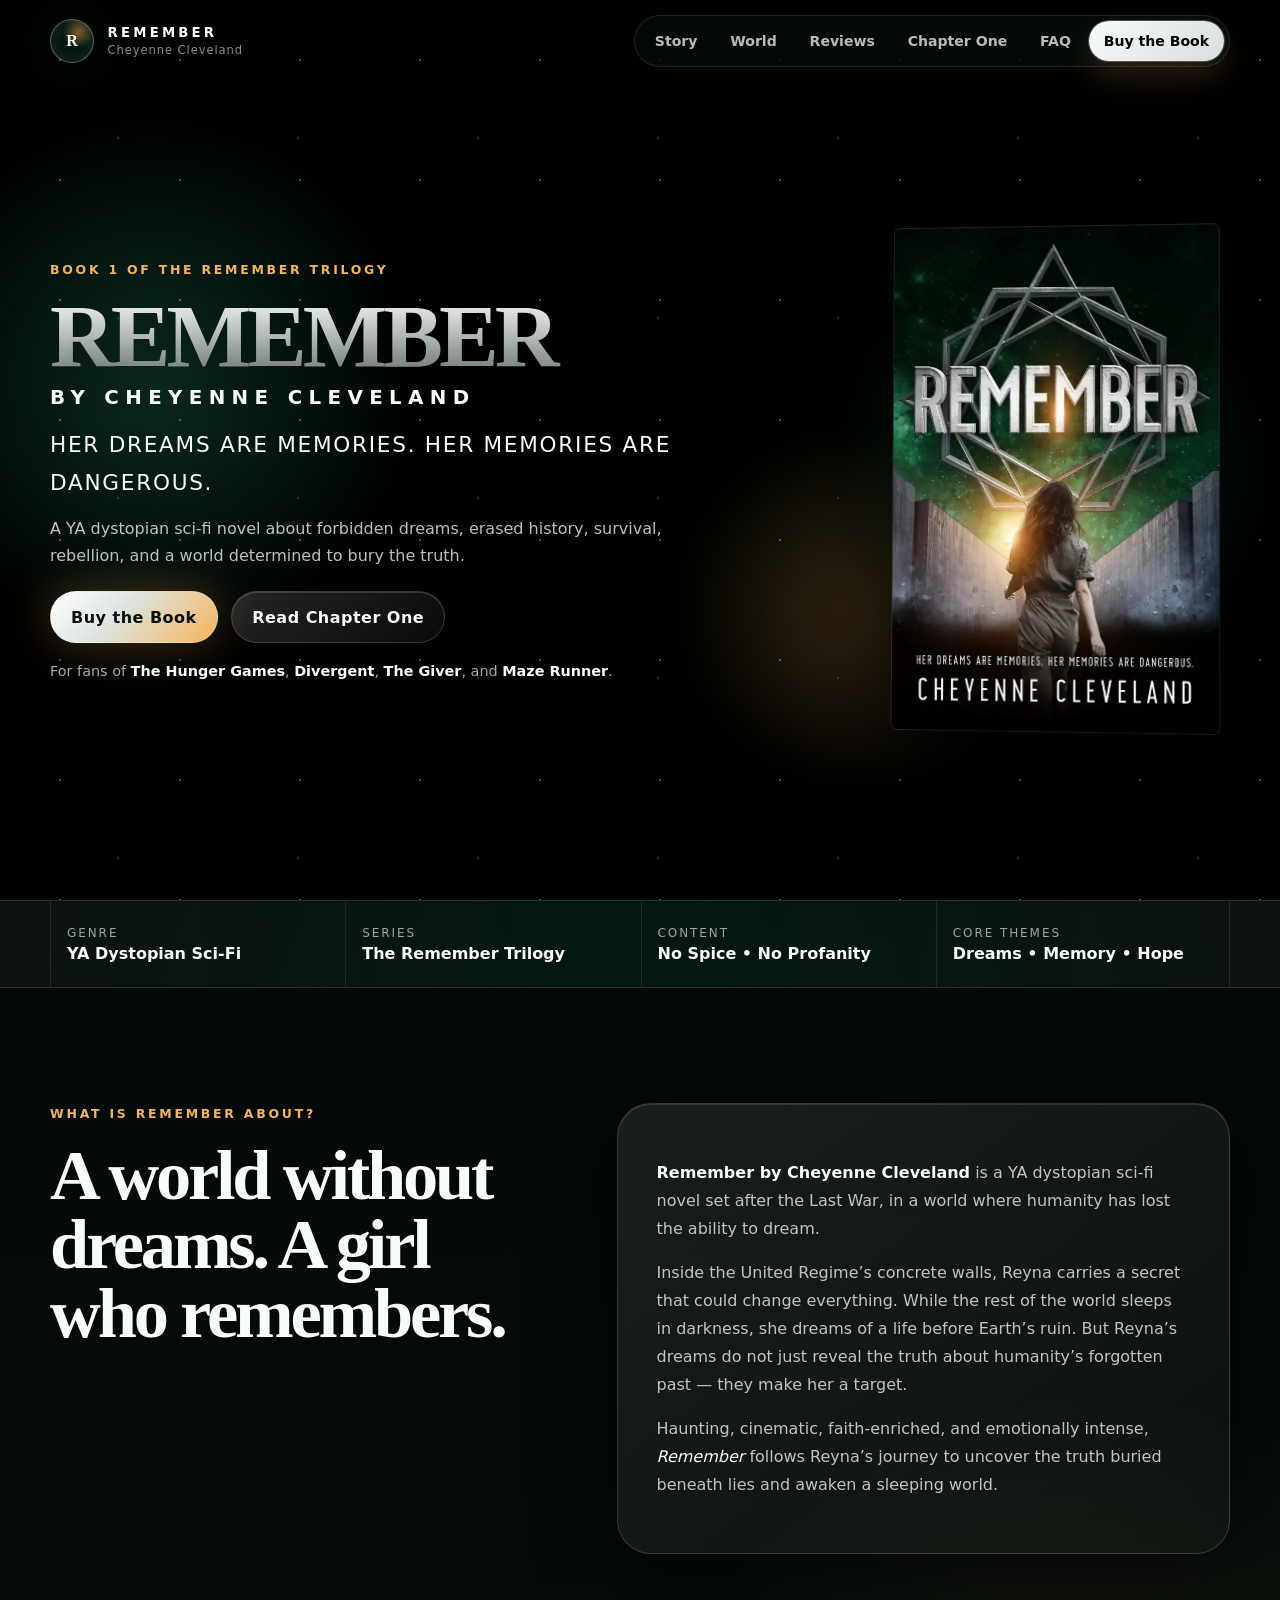
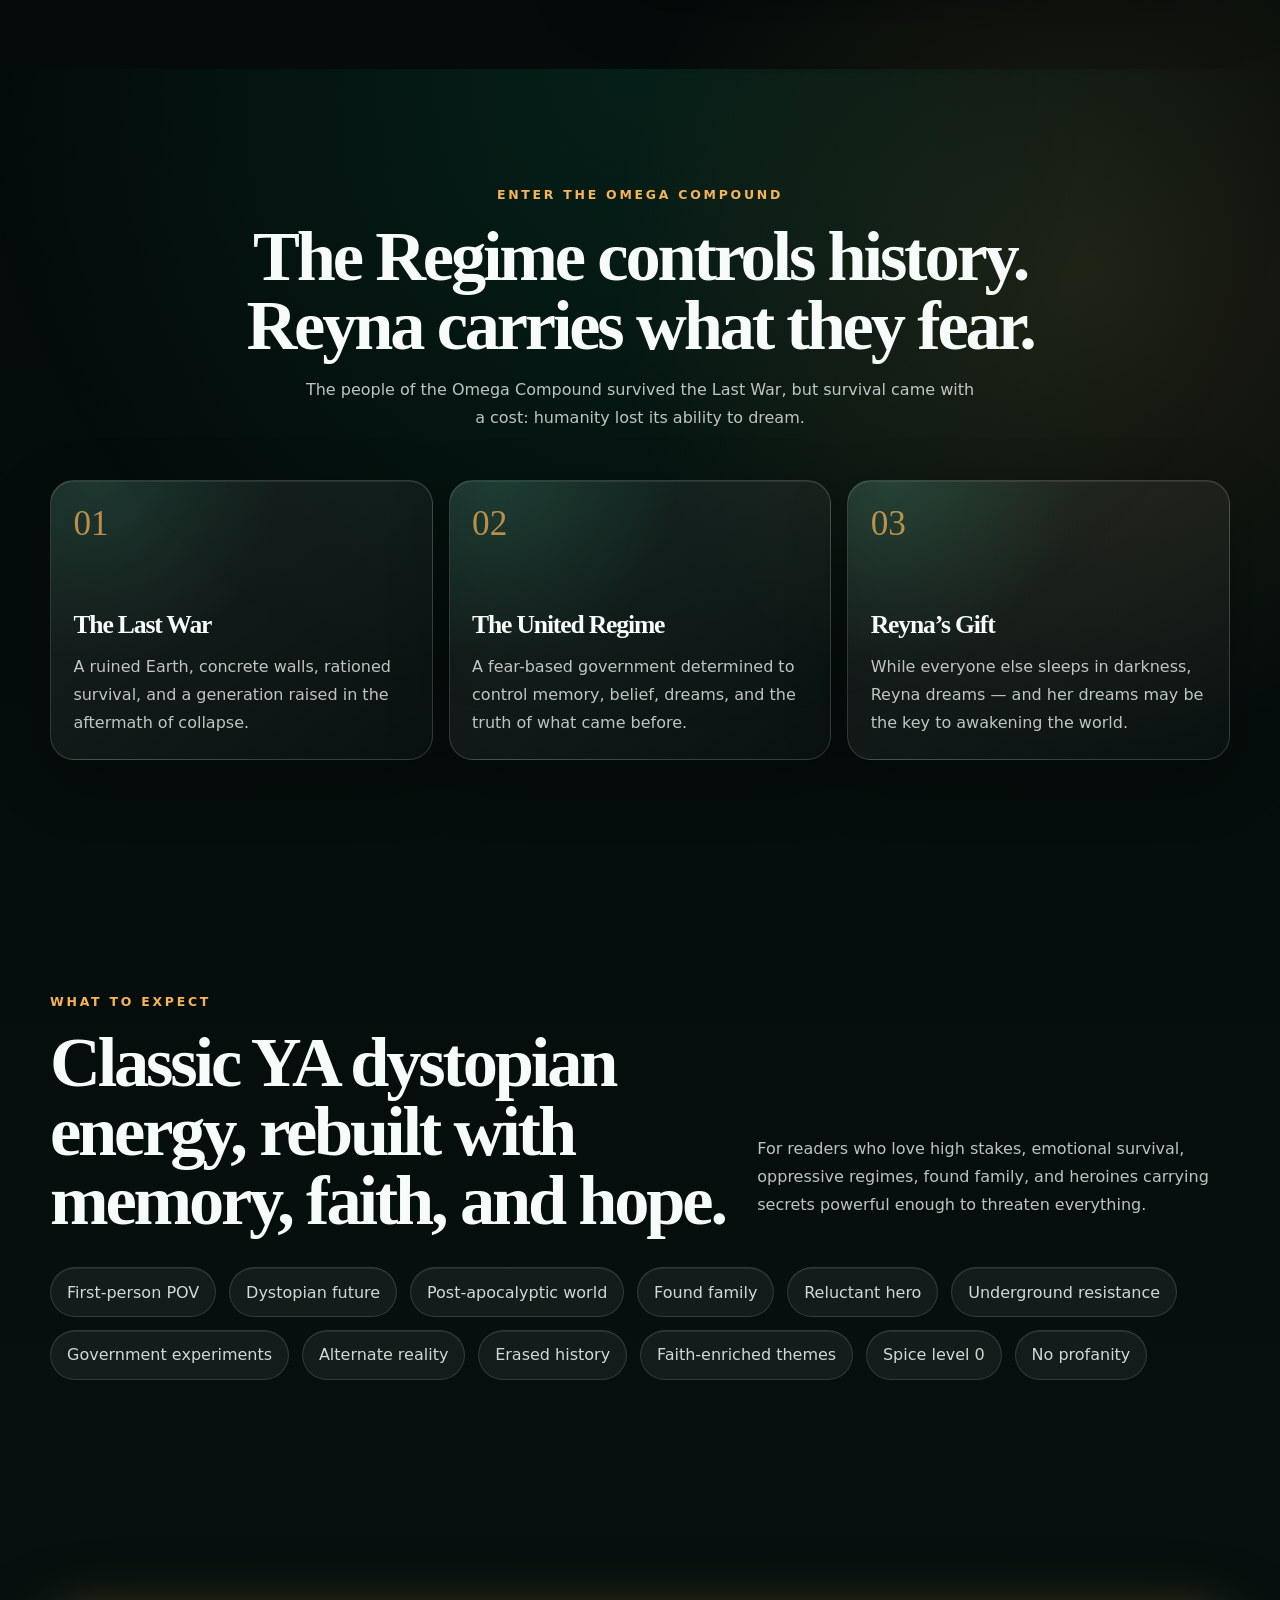
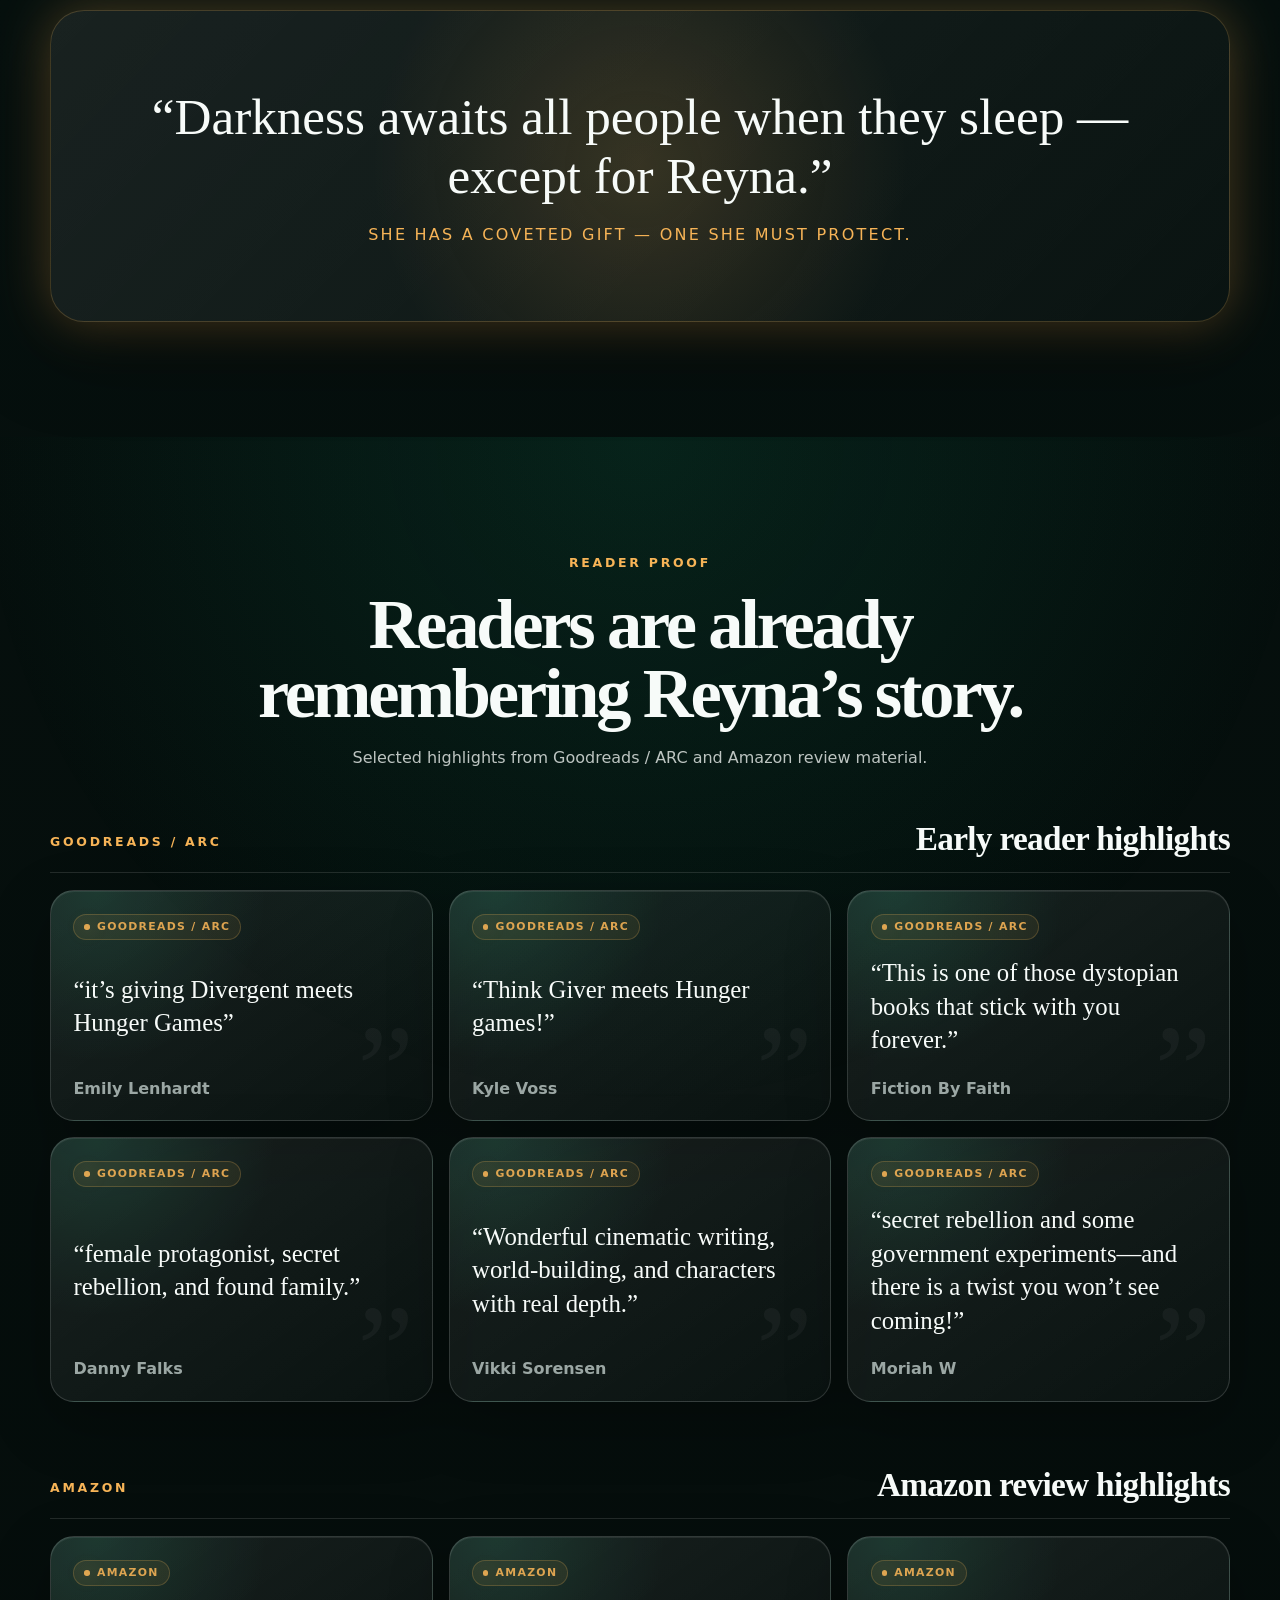
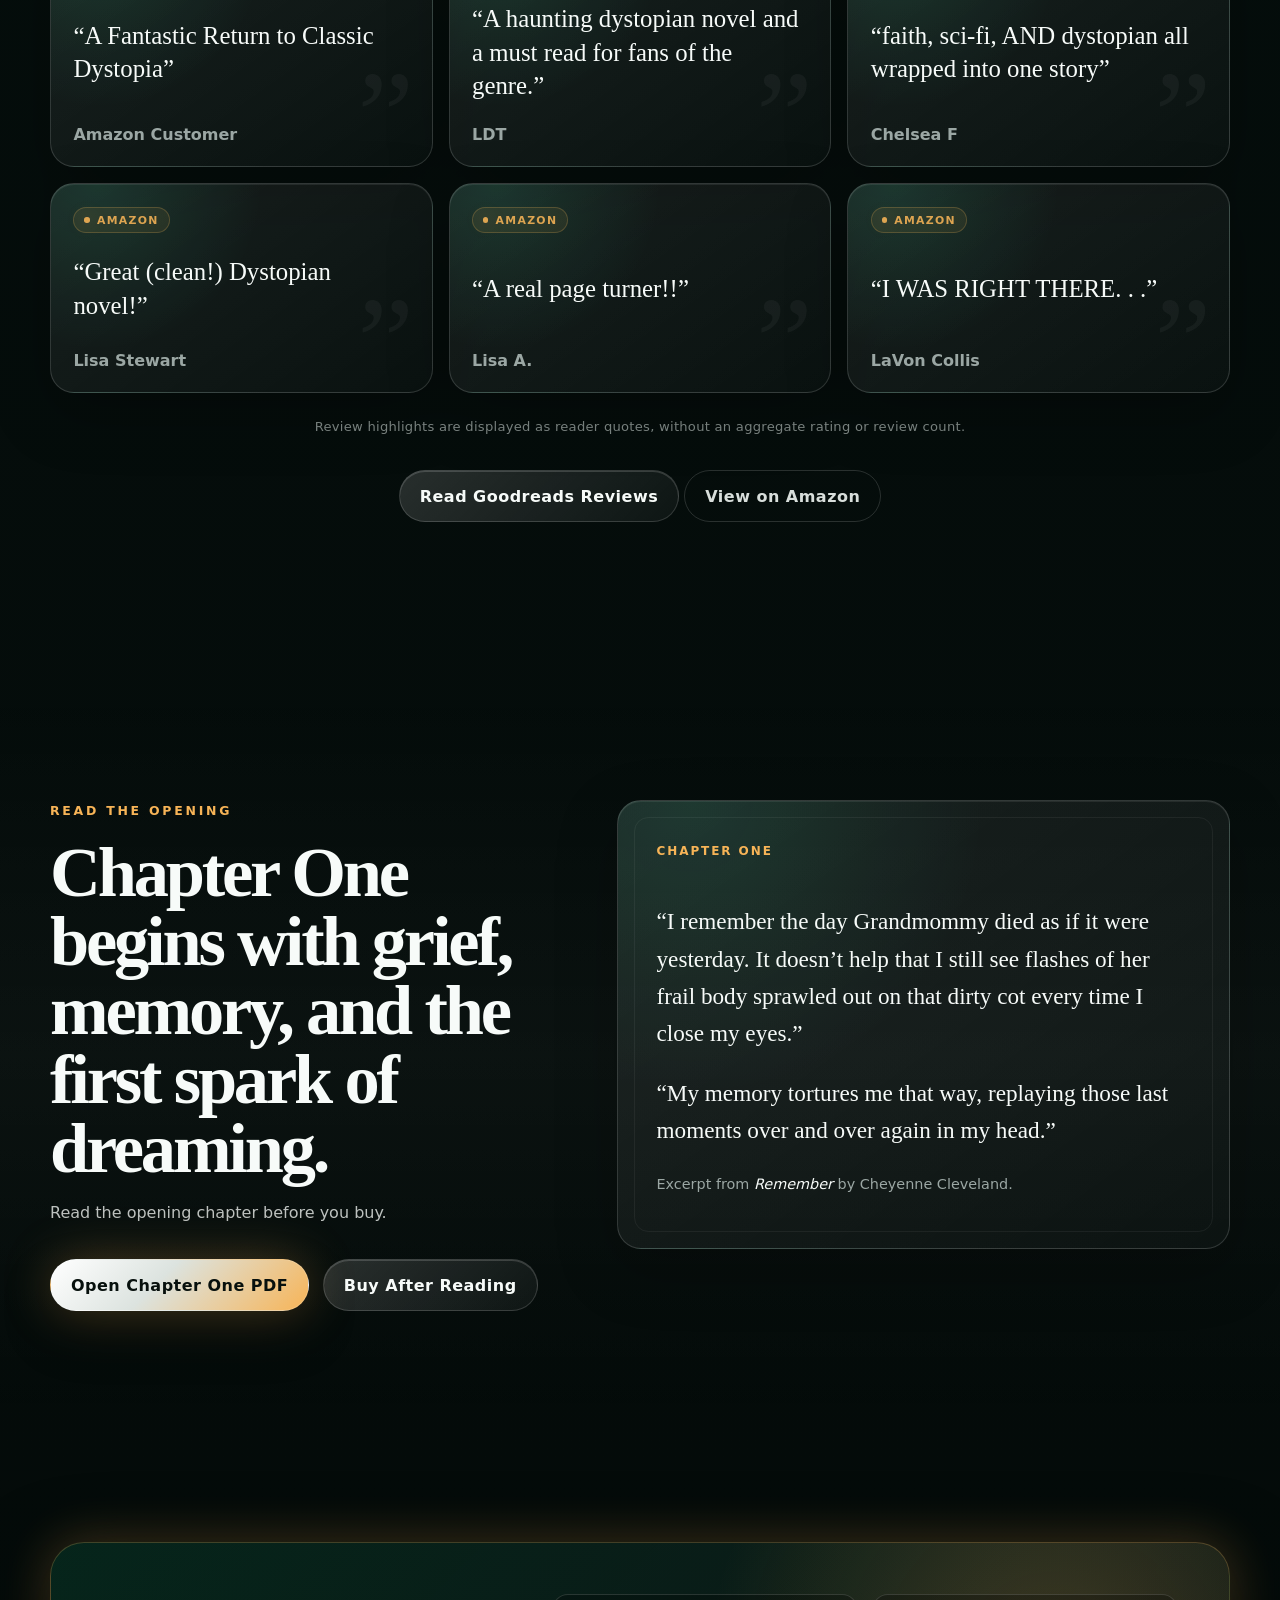
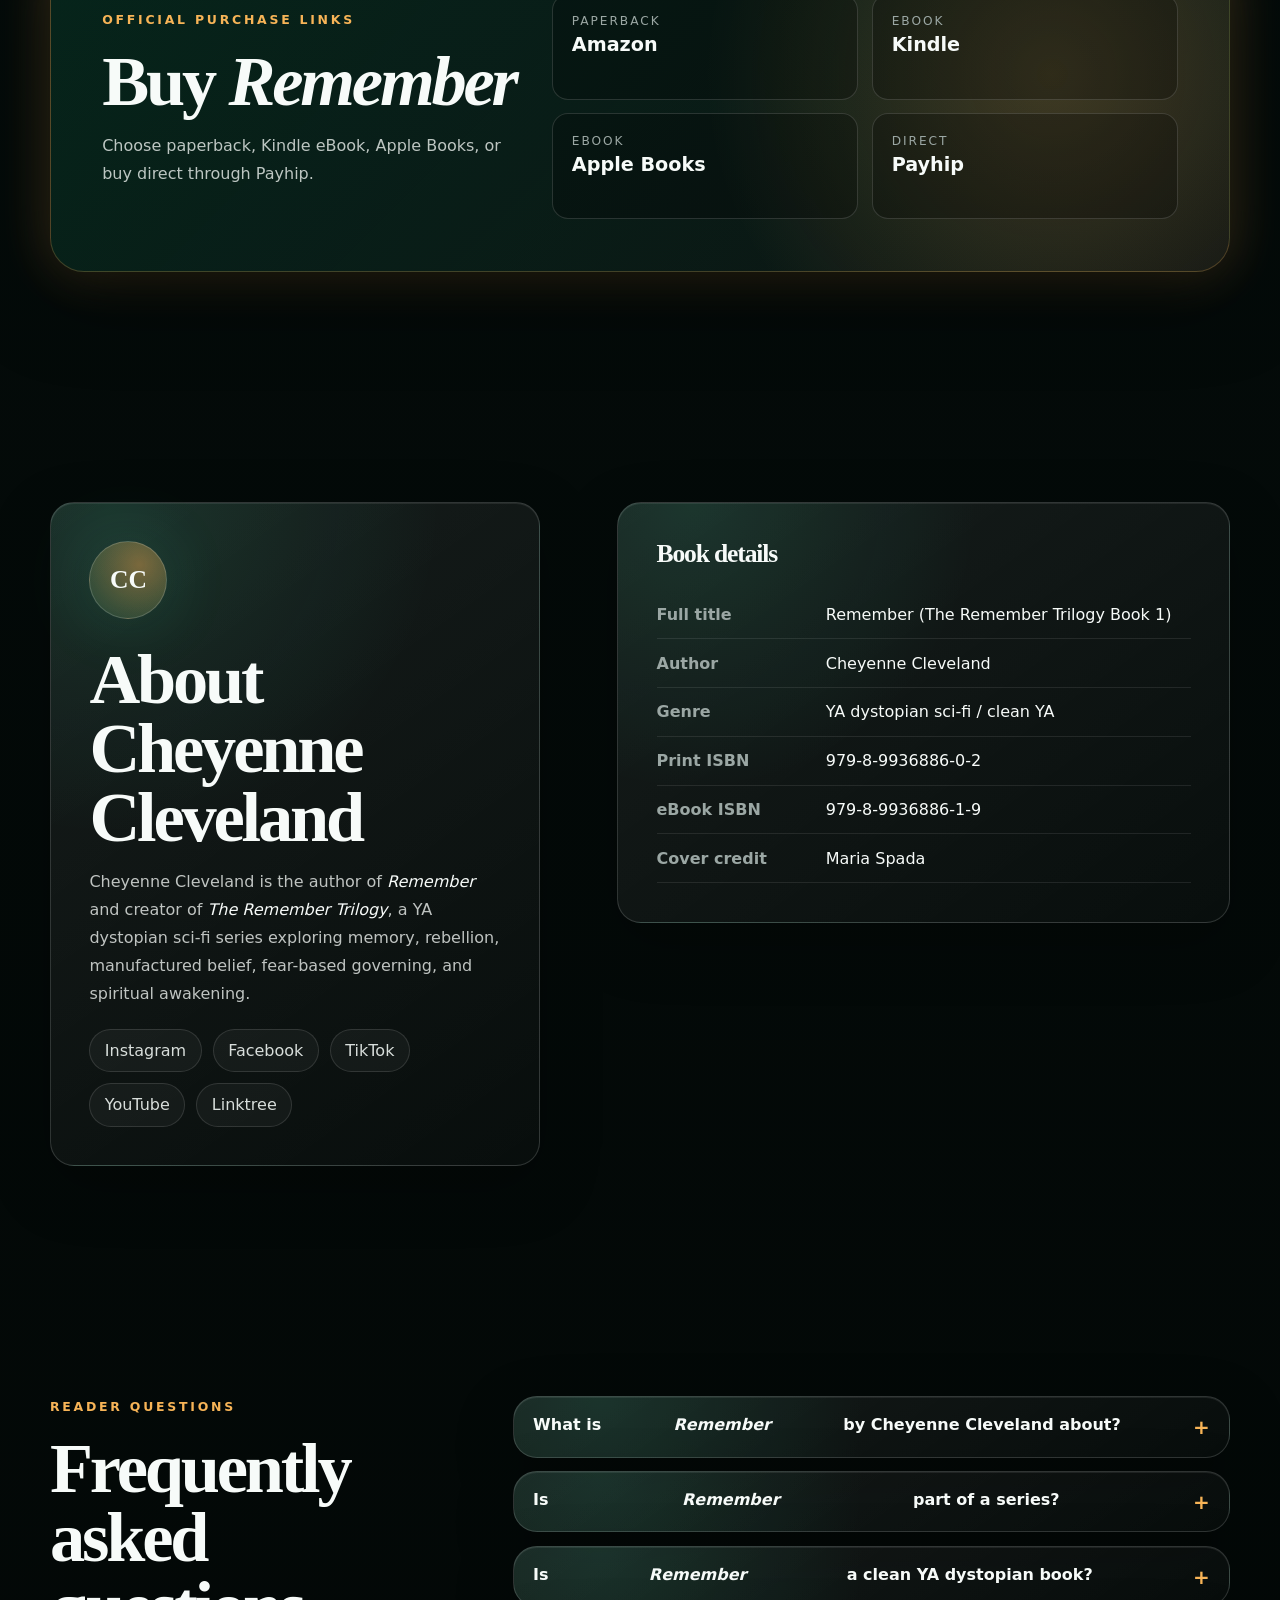
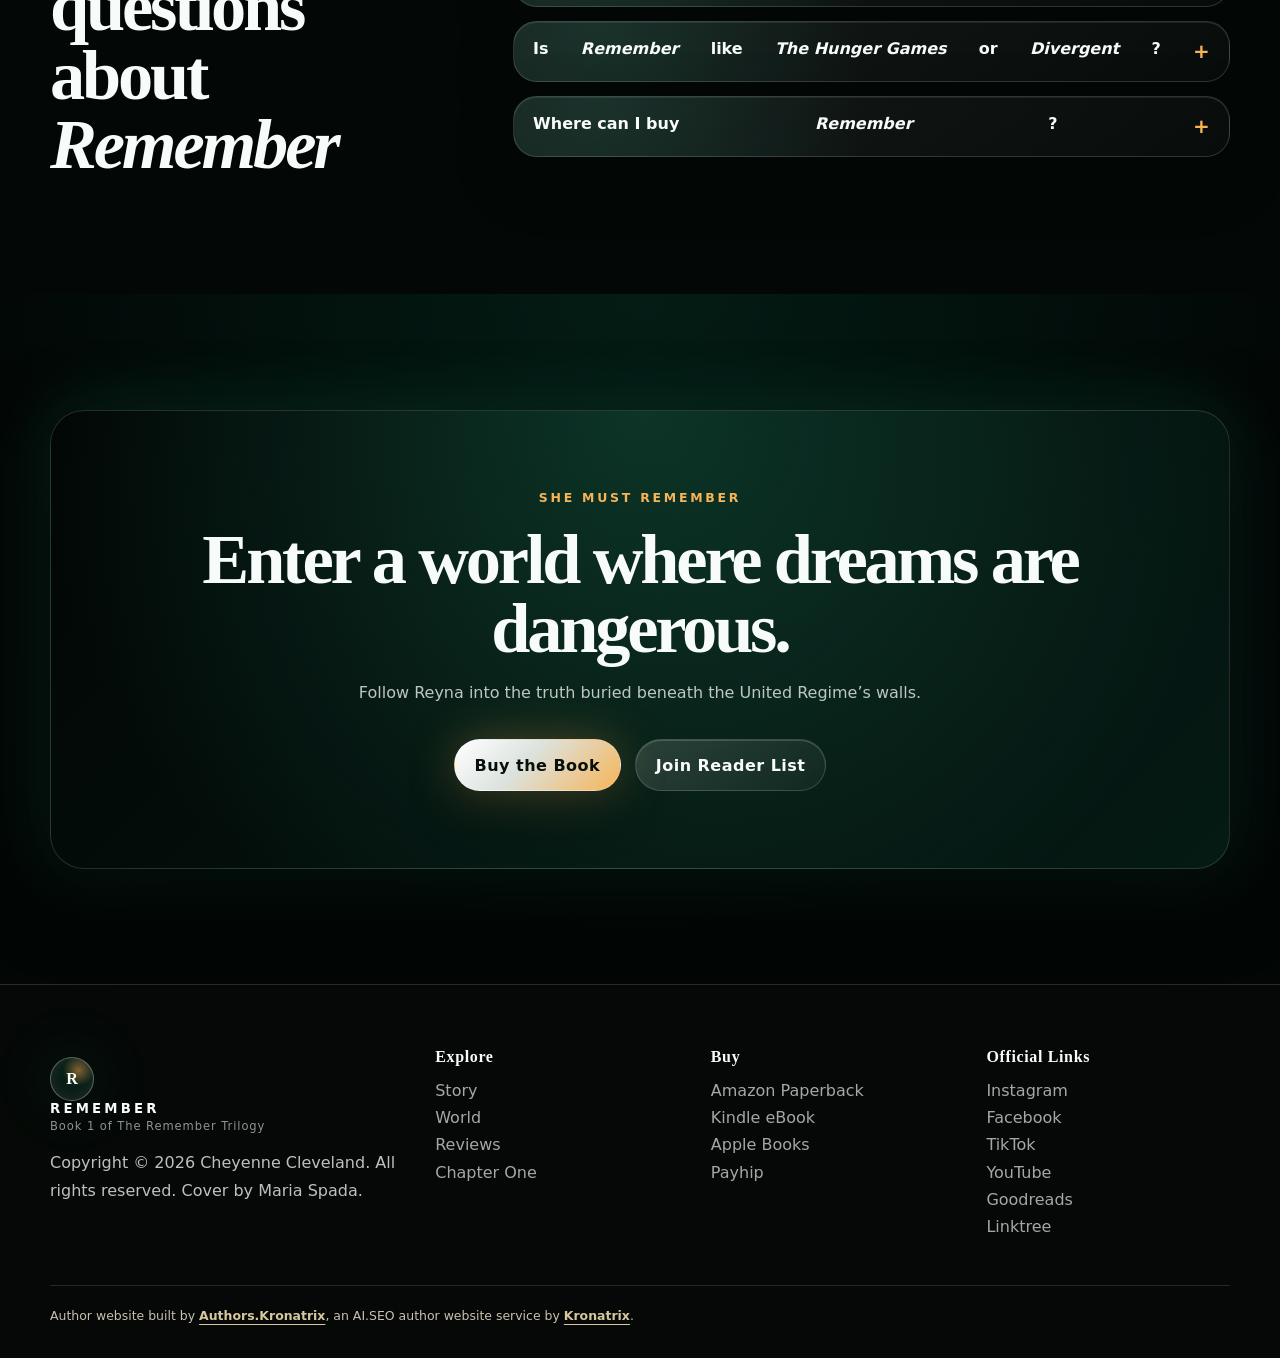
==== commit 2724547b: "Add files via upload" ====
--- a/index.html
+++ b/index.html
@@ -36,14 +36,12 @@
   <meta name="twitter:image" content="https://cheyenneclevelandbooks.github.io/remember-by-cheyenne-cleveland-social-preview.jpg">
   <meta name="twitter:image:alt" content="Remember by Cheyenne Cleveland official book cover preview">
   <meta name="twitter:url" content="https://cheyenneclevelandbooks.github.io/">
-
-  <link rel="preload" as="image" href="remember-by-cheyenne-cleveland-book-cover.webp" type="image/webp" fetchpriority="high">
-  <link rel="icon" type="image/png" sizes="32x32" href="favicon-32.png">
+  <link rel="icon" href='data:image/svg+xml,<svg xmlns="http://www.w3.org/2000/svg" viewBox="0 0 64 64"><rect width="64" height="64" rx="14" fill="%2308201a"/><text x="32" y="42" font-size="34" text-anchor="middle" fill="%23f7b457" font-family="Georgia">R</text></svg>'>
   <link rel="apple-touch-icon" sizes="192x192" href="favicon-192.png">
   <link rel="alternate" type="application/pdf" href="chapter-one-teaser.pdf" title="Remember Chapter One Teaser PDF">
   <link rel="alternate" type="text/plain" href="llms.txt" title="AI summary for Remember by Cheyenne Cleveland">
   <link rel="alternate" type="text/plain" href="humans.txt" title="Website credits for Remember by Cheyenne Cleveland">
-  <style>:root{--black:#020605;--black-2:#07100e;--green-950:#041611;--green-900:#08251d;--green-800:#0f3a2e;--green-500:#13c58a;--emerald:#38f0b3;--gold:#f7b457;--silver:#d8dedb;--mist:#9ba7a4;--concrete:#6e7775;--white:#f7fbf9;--line:rgba(216,222,219,0.18);--glass:rgba(4,18,14,0.72);--glass-strong:rgba(4,18,14,0.9);--shadow:0 24px 80px rgba(0,0,0,0.55);--gold-glow:0 0 50px rgba(247,180,87,0.28);--green-glow:0 0 70px rgba(56,240,179,0.14);--radius-xl:34px;--radius-lg:24px;--radius-md:16px;--shell:1180px;--font-body:Inter,ui-sans-serif,system-ui,-apple-system,BlinkMacSystemFont,"Segoe UI",sans-serif;--font-display:"Optima","Segoe UI",Candara,Georgia,serif;--font-serif:Georgia,"Times New Roman",serif}*{box-sizing:border-box}html{scroll-behavior:smooth}body{margin:0;font-family:var(--font-body);color:var(--white);background:radial-gradient(circle at 50% -10%,rgba(30,145,105,0.24),transparent 36rem),radial-gradient(circle at 85% 20%,rgba(247,180,87,0.11),transparent 30rem),linear-gradient(180deg,var(--black),#06100e 34%,#020605);overflow-x:hidden}body::before{content:"";position:fixed;inset:0;pointer-events:none;z-index:-3;opacity:0.26;background-image:linear-gradient(rgba(255,255,255,0.04) 1px,transparent 1px),linear-gradient(90deg,rgba(255,255,255,0.035) 1px,transparent 1px);background-size:72px 72px;mask-image:radial-gradient(circle at center,black,transparent 72%)}img{max-width:100%;display:block}a{color:inherit;text-decoration:none}p{color:rgba(247,251,249,0.76);line-height:1.75}strong,em{color:var(--white)}.skip-link{position:fixed;left:1rem;top:1rem;transform:translateY(-150%);z-index:1000;padding:0.75rem 1rem;border-radius:999px;background:var(--white);color:var(--black);font-weight:800}.skip-link:focus{transform:translateY(0)}.shell{width:min(var(--shell),calc(100% - 2rem));margin-inline:auto}.site-header{position:fixed;inset:0 0 auto;z-index:50;transition:background 250ms ease,border-color 250ms ease,transform 250ms ease;border-bottom:1px solid transparent}.site-header.is-scrolled{background:rgba(2,6,5,0.74);border-color:rgba(255,255,255,0.09);backdrop-filter:blur(18px)}.nav{min-height:82px;display:flex;align-items:center;justify-content:space-between;gap:1rem}.brand{display:inline-flex;align-items:center;gap:0.85rem;min-width:max-content}.brand-mark{width:44px;height:44px;display:grid;place-items:center;border:1px solid rgba(216,222,219,0.38);border-radius:50%;color:var(--white);background:radial-gradient(circle at 65% 30%,rgba(247,180,87,0.52),rgba(19,197,138,0.12) 38%,rgba(255,255,255,0.06));box-shadow:var(--green-glow),inset 0 0 14px rgba(255,255,255,0.08);font-family:var(--font-serif);font-weight:800}.brand strong{display:block;font-size:0.83rem;letter-spacing:0.24em}.brand small{display:block;margin-top:0.14rem;color:rgba(247,251,249,0.57);font-size:0.72rem;letter-spacing:0.08em}.nav-panel{display:flex;align-items:center;gap:0.25rem;padding:0.34rem;border:1px solid rgba(255,255,255,0.11);border-radius:999px;background:rgba(5,17,14,0.55);box-shadow:0 14px 34px rgba(0,0,0,0.18);backdrop-filter:blur(16px)}.nav-panel a{padding:0.72rem 0.9rem;border-radius:999px;color:rgba(247,251,249,0.74);font-size:0.88rem;font-weight:700;transition:180ms ease}.nav-panel a:hover,.nav-panel a:focus-visible{color:var(--white);background:rgba(255,255,255,0.08);outline:none}.nav-panel .nav-cta{color:var(--black);background:linear-gradient(135deg,var(--white),var(--silver));box-shadow:0 0 0 1px rgba(255,255,255,0.25),0 14px 34px rgba(247,180,87,0.18)}.nav-panel .nav-cta:hover{background:linear-gradient(135deg,var(--gold),#fff0d6);color:#1b1208}.nav-toggle{display:none}.hero{position:relative;min-height:100svh;display:grid;align-items:center;overflow:hidden;padding:clamp(5.4rem,9vh,6.6rem) 0 clamp(1.8rem,4vh,3rem)}.hero-bg{position:absolute;inset:0;z-index:-3;background:linear-gradient(90deg,rgba(2,6,5,0.94) 0%,rgba(2,6,5,0.80) 36%,rgba(2,6,5,0.42) 62%,rgba(2,6,5,0.82) 100%),url('remember-by-cheyenne-cleveland-book-cover.webp') center/cover no-repeat;filter:saturate(1.05) contrast(1.05);opacity:0.48;transform:scale(1.05)}.hero::before,.hero::after{content:"";position:absolute;pointer-events:none;z-index:-2}.hero::before{width:48vw;aspect-ratio:1;left:-12vw;top:8vh;background:radial-gradient(circle,rgba(56,240,179,0.18),transparent 62%);filter:blur(10px)}.hero::after{width:34vw;aspect-ratio:1;right:16vw;bottom:8vh;background:radial-gradient(circle,rgba(247,180,87,0.2),transparent 58%);filter:blur(18px)}.spark-field{position:absolute;inset:0;z-index:-1;opacity:0.34;background-image:radial-gradient(circle,rgba(255,255,255,0.9) 0 1px,transparent 1.3px),radial-gradient(circle,rgba(56,240,179,0.65) 0 1px,transparent 1.2px);background-size:120px 120px,180px 180px;background-position:0 0,28px 48px}.hero-grid{display:grid;grid-template-columns:minmax(0,1.02fr) minmax(260px,0.62fr);gap:clamp(1.5rem,4vw,4rem);align-items:center;min-height:calc(100svh - clamp(7rem,14vh,9.5rem))}.eyebrow{margin:0 0 1rem;color:var(--gold);font-size:0.78rem;font-weight:900;letter-spacing:0.22em;text-transform:uppercase}h1,h2,h3{margin:0;line-height:0.98;letter-spacing:-0.045em;font-family:var(--font-display)}h1{max-width:760px;font-size:clamp(3rem,8.1vw,7.2rem);text-transform:uppercase}h1 span{display:block;background:linear-gradient(180deg,#ffffff 0%,#c7cecb 48%,#798480 100%);-webkit-background-clip:text;color:transparent;text-shadow:0 26px 60px rgba(0,0,0,0.36)}h1 small{display:block;margin-top:0.55rem;color:var(--white);font-family:var(--font-body);font-size:clamp(1rem,1.9vw,1.7rem);font-weight:900;letter-spacing:0.34em;line-height:1.25}h2{font-size:clamp(2.2rem,5.5vw,5.2rem)}h3{font-size:clamp(1.25rem,2vw,1.7rem)}.tagline{margin:1.2rem 0 0;font-size:clamp(1.05rem,2vw,1.55rem);color:var(--white);letter-spacing:0.08em;text-transform:uppercase}.hero-lede{max-width:650px;margin:1.4rem 0 0;font-size:clamp(1.02rem,1.5vw,1.2rem)}.hero-actions,.button-row{display:flex;flex-wrap:wrap;gap:0.85rem;margin-top:2rem}.btn{display:inline-flex;align-items:center;justify-content:center;min-height:52px;padding:0.9rem 1.25rem;border-radius:999px;border:1px solid rgba(255,255,255,0.15);font-weight:900;letter-spacing:0.03em;transition:transform 180ms ease,border-color 180ms ease,background 180ms ease,box-shadow 180ms ease}.btn:hover{transform:translateY(-2px)}.btn:focus-visible,button:focus-visible,a:focus-visible{outline:2px solid var(--gold);outline-offset:4px}.btn-primary{color:#07100d;background:linear-gradient(135deg,#ffffff,#dce3df 42%,#f7b457);box-shadow:var(--gold-glow),0 22px 50px rgba(0,0,0,0.3)}.btn-secondary{color:var(--white);background:linear-gradient(135deg,rgba(255,255,255,0.14),rgba(255,255,255,0.04));box-shadow:inset 0 1px 0 rgba(255,255,255,0.16)}.btn-ghost{color:var(--silver);background:transparent}.btn:hover{border-color:rgba(255,255,255,0.36)}.comparison{margin-top:1.5rem;max-width:720px;font-size:0.96rem;color:rgba(247,251,249,0.68)}.cover-stage{position:relative;justify-self:center;width:min(34vw,390px);max-width:100%;perspective:1400px}.cover-aura{position:absolute;inset:8% -15% -5%;z-index:-1;border-radius:50%;background:radial-gradient(circle at 48% 68%,rgba(247,180,87,0.4),transparent 29%),radial-gradient(circle at 50% 42%,rgba(56,240,179,0.24),transparent 55%);filter:blur(18px)}.cover-stage img{width:100%;max-height:calc(100svh - 9.8rem);object-fit:contain;border-radius:6px;box-shadow:0 30px 110px rgba(0,0,0,0.72),0 0 0 1px rgba(255,255,255,0.15);transform:rotateY(-5deg) rotateX(2deg)}.cover-badge{position:absolute;right:-1.2rem;bottom:10%;padding:0.9rem 1rem;border:1px solid rgba(255,255,255,0.18);border-radius:20px;background:rgba(3,13,10,0.82);backdrop-filter:blur(16px);box-shadow:var(--shadow)}.cover-badge span,.cover-badge strong{display:block}.cover-badge span{color:var(--gold);font-size:0.72rem;letter-spacing:0.15em;text-transform:uppercase}.cover-badge strong{margin-top:0.2rem}.signal-strip{border-block:1px solid rgba(255,255,255,0.12);background:linear-gradient(90deg,rgba(255,255,255,0.04),rgba(19,197,138,0.08),rgba(255,255,255,0.04))}.signal-grid{display:grid;grid-template-columns:repeat(4,1fr);gap:1px}.signal-grid div{padding:1.1rem 1rem;min-height:86px;display:flex;flex-direction:column;justify-content:center;border-left:1px solid rgba(255,255,255,0.09)}.signal-grid div:last-child{border-right:1px solid rgba(255,255,255,0.09)}.signal-grid span{color:var(--mist);font-size:0.75rem;text-transform:uppercase;letter-spacing:0.16em}.signal-grid strong{margin-top:0.25rem;color:var(--white)}.section{padding:clamp(4.5rem,9vw,8rem) 0;position:relative}.two-col,.excerpt-layout,.author-grid,.faq-layout{display:grid;grid-template-columns:0.8fr 1fr;gap:clamp(2rem,6vw,5rem);align-items:start}.prose{padding:clamp(1.4rem,3vw,2.4rem);border:1px solid var(--line);border-radius:var(--radius-xl);background:linear-gradient(145deg,rgba(255,255,255,0.085),rgba(255,255,255,0.025));box-shadow:var(--shadow),inset 0 1px 0 rgba(255,255,255,0.12)}.centered{max-width:820px;margin:0 auto 3rem;text-align:center}.centered p{margin-inline:auto;max-width:680px}.world-section::before,.reviews-section::before,.final-cta::before{content:"";position:absolute;inset:0;z-index:-1;background:radial-gradient(circle at 50% 0,rgba(19,197,138,0.11),transparent 42rem)}.world-grid,.review-grid{display:grid;grid-template-columns:repeat(3,1fr);gap:1rem}.world-card,.review-card,.author-card,.author-details,.excerpt-card,.faq-item{border:1px solid var(--line);border-radius:var(--radius-lg);background:linear-gradient(145deg,rgba(255,255,255,0.08),rgba(255,255,255,0.025)),radial-gradient(circle at 12% 0,rgba(56,240,179,0.12),transparent 42%);box-shadow:0 20px 60px rgba(0,0,0,0.28),inset 0 1px 0 rgba(255,255,255,0.08)}.world-card{min-height:280px;padding:1.4rem;display:flex;flex-direction:column;justify-content:flex-end;transition:transform 200ms ease,border-color 200ms ease}.world-card:hover{transform:translateY(-6px);border-color:rgba(247,180,87,0.35)}.card-index{margin-bottom:auto;color:rgba(247,180,87,0.72);font-family:var(--font-serif);font-size:2.2rem}.world-card p{margin-bottom:0}.split-heading{display:grid;grid-template-columns:1fr 0.7fr;gap:2rem;align-items:end;margin-bottom:2rem}.pill-grid{display:flex;flex-wrap:wrap;gap:0.8rem}.pill-grid span{padding:0.9rem 1rem;border:1px solid rgba(255,255,255,0.13);border-radius:999px;background:rgba(255,255,255,0.055);color:rgba(247,251,249,0.84);box-shadow:inset 0 1px 0 rgba(255,255,255,0.08)}.quote-panel{padding:clamp(2rem,6vw,5rem);border:1px solid rgba(247,180,87,0.22);border-radius:var(--radius-xl);text-align:center;background:radial-gradient(circle at 50% 50%,rgba(247,180,87,0.16),transparent 44%),linear-gradient(135deg,rgba(255,255,255,0.08),rgba(255,255,255,0.02));box-shadow:var(--gold-glow),var(--shadow)}.quote-panel p{margin:0;color:var(--white);font-family:var(--font-serif);font-size:clamp(1.8rem,4vw,4.1rem);line-height:1.15}.quote-panel span{display:block;margin-top:1.2rem;color:var(--gold);letter-spacing:0.14em;text-transform:uppercase}.review-marquee{overflow:hidden;border-block:1px solid rgba(255,255,255,0.1);margin:0 0 2rem;mask-image:linear-gradient(90deg,transparent,black 12%,black 88%,transparent)}.marquee-track{display:flex;width:max-content;gap:2rem;padding:1rem 0;animation:marquee 25s linear infinite}.marquee-track span{color:var(--gold);text-transform:uppercase;letter-spacing:0.14em;font-size:0.8rem;font-weight:900}@keyframes marquee{to{transform:translateX(-50%)}}.review-card{padding:1.4rem;min-height:210px;display:flex;flex-direction:column;justify-content:space-between}.review-card p{margin:0;color:var(--white);font-family:var(--font-serif);font-size:clamp(1.18rem,2vw,1.55rem);line-height:1.35}.review-card footer{margin-top:1.4rem;color:var(--mist);font-weight:800}.review-actions{margin-top:2rem}.excerpt-section{background:linear-gradient(180deg,transparent,rgba(255,255,255,0.03),transparent)}.excerpt-card{padding:clamp(1.5rem,3vw,2.5rem);position:relative}.excerpt-card::before{content:"";position:absolute;inset:1rem;border:1px solid rgba(255,255,255,0.06);border-radius:calc(var(--radius-lg) - 0.6rem);pointer-events:none}.chapter-label{display:inline-flex;margin-bottom:1.4rem;color:var(--gold);text-transform:uppercase;letter-spacing:0.16em;font-size:0.75rem;font-weight:900}.excerpt-card p{color:var(--white);font-family:var(--font-serif);font-size:clamp(1.1rem,2vw,1.45rem);line-height:1.6}.excerpt-card .excerpt-note{color:var(--mist);font-family:var(--font-body);font-size:0.9rem}.buy-panel{display:grid;grid-template-columns:0.8fr 1.2fr;gap:2rem;align-items:center;padding:clamp(1.6rem,4vw,3.2rem);border:1px solid rgba(247,180,87,0.24);border-radius:var(--radius-xl);background:radial-gradient(circle at 85% 40%,rgba(247,180,87,0.22),transparent 34%),linear-gradient(135deg,rgba(19,197,138,0.14),rgba(255,255,255,0.04));box-shadow:var(--shadow),var(--gold-glow)}.buy-grid{display:grid;grid-template-columns:repeat(2,1fr);gap:0.85rem}.buy-grid a{padding:1.2rem;min-height:106px;border-radius:var(--radius-md);border:1px solid rgba(255,255,255,0.14);background:rgba(0,0,0,0.25);transition:transform 180ms ease,border-color 180ms ease,background 180ms ease}.buy-grid a:hover{transform:translateY(-4px);border-color:rgba(247,180,87,0.42);background:rgba(255,255,255,0.07)}.buy-grid span{display:block;color:var(--mist);font-size:0.76rem;text-transform:uppercase;letter-spacing:0.16em}.buy-grid strong{display:block;margin-top:0.34rem;font-size:1.2rem}.author-card,.author-details{padding:clamp(1.5rem,3vw,2.4rem)}.author-monogram{width:78px;height:78px;display:grid;place-items:center;margin-bottom:1.6rem;border-radius:50%;border:1px solid rgba(255,255,255,0.17);background:radial-gradient(circle at 65% 30%,rgba(247,180,87,0.44),rgba(56,240,179,0.12));font-family:var(--font-serif);font-size:1.6rem;font-weight:900;box-shadow:var(--green-glow)}.social-links{display:flex;flex-wrap:wrap;gap:0.7rem;margin-top:1.3rem}.social-links a{padding:0.7rem 0.9rem;border:1px solid rgba(255,255,255,0.12);border-radius:999px;color:var(--silver);background:rgba(255,255,255,0.04)}dl{margin:1.5rem 0 0}dl div{display:grid;grid-template-columns:0.42fr 1fr;gap:1rem;padding:0.9rem 0;border-bottom:1px solid rgba(255,255,255,0.09)}dt{color:var(--mist);font-weight:800}dd{margin:0;color:var(--white)}.faq-layout{grid-template-columns:0.7fr 1.3fr}.faq-list{display:grid;gap:0.85rem}.faq-item{overflow:hidden}.faq-item button{width:100%;border:0;color:var(--white);background:transparent;cursor:pointer;padding:1.1rem 1.2rem;text-align:left;font:inherit;font-weight:900;display:flex;justify-content:space-between;gap:1rem}.faq-item button::after{content:"+";color:var(--gold);font-size:1.25rem}.faq-item.is-open button::after{content:"−"}.faq-item div{display:grid;grid-template-rows:0fr;transition:grid-template-rows 220ms ease}.faq-item div>p{overflow:hidden;margin:0;padding:0 1.2rem}.faq-item.is-open div{grid-template-rows:1fr}.faq-item.is-open div>p{padding-bottom:1.2rem}.final-panel{padding:clamp(2rem,6vw,5rem);border-radius:var(--radius-xl);text-align:center;border:1px solid rgba(255,255,255,0.14);background:radial-gradient(circle at 50% 0%,rgba(56,240,179,0.17),transparent 38rem),linear-gradient(135deg,rgba(2,6,5,0.92),rgba(6,30,23,0.86));box-shadow:var(--shadow),var(--green-glow)}.final-panel p{max-width:690px;margin-inline:auto}.centered-buttons{justify-content:center}.site-footer{padding:4rem 0 2rem;border-top:1px solid rgba(255,255,255,0.11);background:rgba(0,0,0,0.26)}.footer-grid{display:grid;grid-template-columns:1.45fr repeat(3,1fr);gap:2rem}.site-footer h3{margin-bottom:1rem;font-size:1rem;letter-spacing:0.04em}.site-footer a{display:block;color:rgba(247,251,249,0.66);margin:0.52rem 0;transition:color 180ms ease}.site-footer a:hover{color:var(--gold)}.footer-brand{margin-bottom:1rem}.footer-bottom{margin-top:2.5rem;padding-top:1.3rem;border-top:1px solid rgba(255,255,255,0.08)}.footer-bottom a{display:inline;color:var(--silver);text-decoration:underline;text-underline-offset:4px}.reveal{opacity:0;transform:translateY(24px);transition:opacity 650ms ease,transform 650ms ease}.reveal.is-visible{opacity:1;transform:translateY(0)}.hero .reveal{opacity:1;transform:none}@media (max-width:980px){.nav-toggle{display:inline-flex;width:48px;height:48px;border:1px solid rgba(255,255,255,0.16);border-radius:50%;background:rgba(255,255,255,0.06);align-items:center;justify-content:center;flex-direction:column;gap:5px}.nav-toggle span{width:18px;height:2px;background:var(--white);border-radius:999px;transition:transform 180ms ease,opacity 180ms ease}.nav-toggle[aria-expanded="true"] span:nth-child(1){transform:translateY(7px) rotate(45deg)}.nav-toggle[aria-expanded="true"] span:nth-child(2){opacity:0}.nav-toggle[aria-expanded="true"] span:nth-child(3){transform:translateY(-7px) rotate(-45deg)}.nav-panel{position:fixed;top:92px;left:1rem;right:1rem;display:grid;border-radius:24px;padding:0.7rem;background:rgba(2,6,5,0.92);opacity:0;visibility:hidden;transform:translateY(-8px);transition:180ms ease}.nav-panel.is-open{opacity:1;visibility:visible;transform:translateY(0)}.nav-panel a{padding:0.92rem 1rem}.hero-grid,.two-col,.excerpt-layout,.author-grid,.faq-layout,.buy-panel,.split-heading{grid-template-columns:1fr}.hero{min-height:100svh;padding:5.4rem 0 2.5rem;text-align:center}.hero-grid{min-height:calc(100svh - 7.9rem);align-content:center;gap:1.25rem}.hero-copy{order:1}.cover-stage{order:2;width:min(54vw,320px)}.cover-stage img{max-height:43svh;transform:none;margin-inline:auto}.hero-actions{justify-content:center}.comparison{margin-inline:auto}.signal-grid{grid-template-columns:repeat(2,1fr)}.world-grid,.review-grid{grid-template-columns:1fr}.buy-grid{grid-template-columns:1fr}.footer-grid{grid-template-columns:1fr 1fr}}@media (max-width:620px){.shell{width:min(100% - 1.1rem,var(--shell))}.nav{min-height:74px}.brand small{display:none}.brand strong{font-size:0.75rem;letter-spacing:0.18em}.brand-mark{width:38px;height:38px}.hero{min-height:100svh;padding:5rem 0 1.7rem}.hero-grid{min-height:calc(100svh - 6.7rem);gap:0.95rem}.cover-stage{width:min(74vw,280px)}.cover-stage img{max-height:36svh;transform:none}.cover-badge{display:none}h1{font-size:clamp(2.15rem,13.6vw,3.9rem)}h1 small{font-size:clamp(0.85rem,4.6vw,1.1rem);letter-spacing:0.18em;margin-top:0.35rem}.tagline{font-size:0.92rem;letter-spacing:0.07em}.btn{width:100%}.signal-grid{grid-template-columns:1fr}.signal-grid div{border-inline:0;border-bottom:1px solid rgba(255,255,255,0.08)}.section{padding:4rem 0}.prose,.world-card,.review-card,.author-card,.author-details,.excerpt-card,.buy-panel,.final-panel,.quote-panel{border-radius:22px}.pill-grid span{width:100%;justify-content:center;text-align:center}dl div{grid-template-columns:1fr;gap:0.25rem}.footer-grid{grid-template-columns:1fr}}@media (max-width:430px){.hero{padding-top:4.8rem}.hero-grid{gap:0.75rem}.eyebrow{margin-bottom:0.55rem;font-size:0.68rem;letter-spacing:0.18em}.tagline{margin-top:0.7rem}.hero-lede{margin-top:0.8rem;font-size:0.9rem;line-height:1.55}.hero-actions{margin-top:1rem;gap:0.55rem}.btn{min-height:46px;padding:0.75rem 1rem}.comparison{margin-top:0.8rem;font-size:0.82rem;line-height:1.5}.cover-stage{width:min(68vw,230px)}.cover-stage img{max-height:31svh}}@media (prefers-reduced-motion:reduce){*,*::before,*::after{animation-duration:0.01ms !important;animation-iteration-count:1 !important;scroll-behavior:auto !important;transition-duration:0.01ms !important}.reveal{opacity:1;transform:none}}.review-note{max-width:760px;margin:1.6rem auto 0;color:var(--fog);font-size:.92rem;text-align:center;line-height:1.7}.review-groups{display:grid;gap:clamp(2.4rem,5vw,4rem)}.review-group{display:grid;gap:1.1rem}.review-group-header{display:flex;align-items:end;justify-content:space-between;gap:1rem;padding-bottom:.85rem;border-bottom:1px solid rgba(255,255,255,0.12)}.review-group-header .eyebrow{margin:0 0 .35rem}.review-group-header h3{margin:0;max-width:820px;font-family:var(--font-serif);font-size:clamp(1.35rem,2.6vw,2.25rem);line-height:1.15;color:var(--white)}.review-card footer{display:grid;gap:.45rem}.review-card footer strong{color:var(--mist);font-weight:900}.review-card footer small{color:rgba(209,218,214,.68);font-size:.76rem;line-height:1.35;letter-spacing:.04em;text-transform:uppercase}.review-note strong{color:var(--white)}@media (max-width:760px){.review-group-header{display:block}}.review-source{width:max-content;display:inline-flex;align-items:center;gap:.45rem;margin-bottom:1rem;padding:.36rem .62rem;border:1px solid rgba(247,180,87,.22);border-radius:999px;color:rgba(247,180,87,.88);background:rgba(247,180,87,.075);font-size:.68rem;font-weight:900;letter-spacing:.12em;text-transform:uppercase}.review-source::before{content:"";width:.34rem;height:.34rem;border-radius:50%;background:currentColor;box-shadow:0 0 18px rgba(247,180,87,.42)}.review-card{position:relative;overflow:hidden}.review-card::after{content:"”";position:absolute;right:1.1rem;bottom:-.85rem;color:rgba(255,255,255,.045);font-family:var(--font-serif);font-size:8rem;line-height:1;pointer-events:none}.review-card footer{position:relative;z-index:1}.review-note{max-width:none;margin-top:1.4rem;color:rgba(209,218,214,.62);font-size:.82rem;letter-spacing:.02em}.review-group-header h3{letter-spacing:-.02em}@media (max-width:760px){.review-source{font-size:.64rem}.review-note{text-align:left}}@media (min-width:981px){.hero{min-height:100svh;padding:clamp(4.7rem,7.2vh,5.8rem) 0 clamp(1rem,2.2vh,1.8rem)}.hero-bg{background:linear-gradient(90deg,rgba(2,6,5,0.985) 0%,rgba(2,6,5,0.92) 30%,rgba(2,6,5,0.64) 58%,rgba(2,6,5,0.86) 100%),radial-gradient(circle at 24% 55%,rgba(2,6,5,0.7),transparent 34rem),url('remember-by-cheyenne-cleveland-book-cover.webp') center/cover no-repeat;opacity:0.52;transform:scale(1.02)}.hero-grid{grid-template-columns:minmax(0,1.08fr) minmax(240px,0.48fr);min-height:calc(100svh - 7rem);gap:clamp(1.2rem,3vw,3rem);align-items:center}.hero-copy{max-width:760px;padding-block:.4rem}.hero-copy .eyebrow{margin-bottom:.72rem}h1{max-width:700px;font-size:clamp(3rem,7vw,6.45rem)}h1 small{margin-top:.38rem;font-size:clamp(.95rem,1.55vw,1.35rem);letter-spacing:.32em}.tagline{margin-top:.95rem;font-size:clamp(1rem,1.7vw,1.35rem)}.hero-lede{margin-top:.9rem;max-width:620px;font-size:clamp(.98rem,1.25vw,1.08rem);line-height:1.68}.hero-actions{margin-top:1.35rem}.comparison{margin-top:1.05rem;max-width:620px;font-size:.9rem;line-height:1.55}.cover-stage{width:min(28vw,340px);align-self:center}.cover-stage img{max-height:min(62svh,505px);width:auto;margin-inline:auto}.cover-aura{inset:4% -14% -8%}.cover-badge{display:none}}@media (min-width:981px) and (max-height:760px){.nav{min-height:72px}.brand-mark{width:40px;height:40px}.hero{padding-top:4.4rem;padding-bottom:.9rem}.hero-grid{min-height:calc(100svh - 5.8rem)}h1{font-size:clamp(2.8rem,6.5vw,5.9rem)}.tagline{font-size:clamp(.98rem,1.55vw,1.22rem)}.hero-lede{font-size:.98rem;line-height:1.58}.btn{min-height:48px;padding:.78rem 1.1rem}.cover-stage{width:min(25vw,315px)}.cover-stage img{max-height:min(60svh,460px)}}@media (max-width:980px){.cover-badge{display:none}.hero-bg{background:linear-gradient(180deg,rgba(2,6,5,.92) 0%,rgba(2,6,5,.72) 50%,rgba(2,6,5,.95) 100%),url('remember-by-cheyenne-cleveland-book-cover.webp') center/cover no-repeat;opacity:.5}}@media (max-width:620px){.hero-copy .eyebrow{margin-bottom:.45rem}.hero-actions{margin-top:.9rem}.comparison{display:none}}@media (prefers-reduced-motion:reduce){*,*::before,*::after{animation-duration:0.01ms !important;animation-iteration-count:1 !important;scroll-behavior:auto !important;transition-duration:0.01ms !important}}.reveal{opacity:1;transform:none;transition:none}.site-footer{background:#050806;border-top:1px solid rgba(214,199,157,.18)}.footer-bottom{border-top:1px solid rgba(214,199,157,.16)}.site-credit{margin:0;color:#c7c1af;font-size:.78rem;line-height:1.6}.site-credit a{font-weight:800;color:#d6c79d;text-decoration:underline;text-underline-offset:4px}.site-credit a:hover{color:#f0dfb0;text-decoration:underline;text-underline-offset:4px}/* Kronatrix credit contrast fix */.site-footer{background:#050806;border-top:1px solid rgba(214,199,157,.18)}.footer-bottom{border-top:1px solid rgba(214,199,157,.16)}.site-credit{margin:0;color:#c7c1af;font-size:.78rem;line-height:1.6}.site-credit a{font-weight:800;color:#d6c79d;text-decoration:underline;text-underline-offset:4px}.site-credit a:hover{color:#f0dfb0;text-decoration:underline;text-underline-offset:4px}</style>
+  <style>:root{--black:#020605;--black-2:#07100e;--green-950:#041611;--green-900:#08251d;--green-800:#0f3a2e;--green-500:#13c58a;--emerald:#38f0b3;--gold:#f7b457;--silver:#d8dedb;--mist:#9ba7a4;--concrete:#6e7775;--white:#f7fbf9;--line:rgba(216,222,219,0.18);--glass:rgba(4,18,14,0.72);--glass-strong:rgba(4,18,14,0.9);--shadow:0 24px 80px rgba(0,0,0,0.55);--gold-glow:0 0 50px rgba(247,180,87,0.28);--green-glow:0 0 70px rgba(56,240,179,0.14);--radius-xl:34px;--radius-lg:24px;--radius-md:16px;--shell:1180px;--font-body:Inter,ui-sans-serif,system-ui,-apple-system,BlinkMacSystemFont,"Segoe UI",sans-serif;--font-display:"Optima","Segoe UI",Candara,Georgia,serif;--font-serif:Georgia,"Times New Roman",serif}*{box-sizing:border-box}html{scroll-behavior:smooth}body{margin:0;font-family:var(--font-body);color:var(--white);background:radial-gradient(circle at 50% -10%,rgba(30,145,105,0.24),transparent 36rem),radial-gradient(circle at 85% 20%,rgba(247,180,87,0.11),transparent 30rem),linear-gradient(180deg,var(--black),#06100e 34%,#020605);overflow-x:hidden}body::before{content:"";position:fixed;inset:0;pointer-events:none;z-index:-3;opacity:0.26;background-image:linear-gradient(rgba(255,255,255,0.04) 1px,transparent 1px),linear-gradient(90deg,rgba(255,255,255,0.035) 1px,transparent 1px);background-size:72px 72px;mask-image:radial-gradient(circle at center,black,transparent 72%)}img{max-width:100%;display:block}a{color:inherit;text-decoration:none}p{color:rgba(247,251,249,0.76);line-height:1.75}strong,em{color:var(--white)}.skip-link{position:fixed;left:1rem;top:1rem;transform:translateY(-150%);z-index:1000;padding:0.75rem 1rem;border-radius:999px;background:var(--white);color:var(--black);font-weight:800}.skip-link:focus{transform:translateY(0)}.shell{width:min(var(--shell),calc(100% - 2rem));margin-inline:auto}.site-header{position:fixed;inset:0 0 auto;z-index:50;transition:background 250ms ease,border-color 250ms ease,transform 250ms ease;border-bottom:1px solid transparent}.site-header.is-scrolled{background:rgba(2,6,5,0.74);border-color:rgba(255,255,255,0.09);backdrop-filter:blur(18px)}.nav{min-height:82px;display:flex;align-items:center;justify-content:space-between;gap:1rem}.brand{display:inline-flex;align-items:center;gap:0.85rem;min-width:max-content}.brand-mark{width:44px;height:44px;display:grid;place-items:center;border:1px solid rgba(216,222,219,0.38);border-radius:50%;color:var(--white);background:radial-gradient(circle at 65% 30%,rgba(247,180,87,0.52),rgba(19,197,138,0.12) 38%,rgba(255,255,255,0.06));box-shadow:var(--green-glow),inset 0 0 14px rgba(255,255,255,0.08);font-family:var(--font-serif);font-weight:800}.brand strong{display:block;font-size:0.83rem;letter-spacing:0.24em}.brand small{display:block;margin-top:0.14rem;color:rgba(247,251,249,0.57);font-size:0.72rem;letter-spacing:0.08em}.nav-panel{display:flex;align-items:center;gap:0.25rem;padding:0.34rem;border:1px solid rgba(255,255,255,0.11);border-radius:999px;background:rgba(5,17,14,0.55);box-shadow:0 14px 34px rgba(0,0,0,0.18);backdrop-filter:blur(16px)}.nav-panel a{padding:0.72rem 0.9rem;border-radius:999px;color:rgba(247,251,249,0.74);font-size:0.88rem;font-weight:700;transition:180ms ease}.nav-panel a:hover,.nav-panel a:focus-visible{color:var(--white);background:rgba(255,255,255,0.08);outline:none}.nav-panel .nav-cta{color:var(--black);background:linear-gradient(135deg,var(--white),var(--silver));box-shadow:0 0 0 1px rgba(255,255,255,0.25),0 14px 34px rgba(247,180,87,0.18)}.nav-panel .nav-cta:hover{background:linear-gradient(135deg,var(--gold),#fff0d6);color:#1b1208}.nav-toggle{display:none}.hero{position:relative;min-height:100svh;display:grid;align-items:center;overflow:hidden;padding:clamp(5.4rem,9vh,6.6rem) 0 clamp(1.8rem,4vh,3rem)}.hero-bg{position:absolute;inset:0;z-index:-3;background:linear-gradient(90deg,rgba(2,6,5,0.97) 0%,rgba(2,6,5,0.86) 48%,rgba(2,6,5,0.92) 100%),radial-gradient(circle at 72% 44%,rgba(247,180,87,.18),transparent 28rem),radial-gradient(circle at 22% 58%,rgba(56,240,179,.16),transparent 26rem);filter:saturate(1.05) contrast(1.05);opacity:1;transform:none}.hero::before,.hero::after{content:"";position:absolute;pointer-events:none;z-index:-2}.hero::before{width:48vw;aspect-ratio:1;left:-12vw;top:8vh;background:radial-gradient(circle,rgba(56,240,179,0.18),transparent 62%);filter:blur(10px)}.hero::after{width:34vw;aspect-ratio:1;right:16vw;bottom:8vh;background:radial-gradient(circle,rgba(247,180,87,0.2),transparent 58%);filter:blur(18px)}.spark-field{position:absolute;inset:0;z-index:-1;opacity:0.34;background-image:radial-gradient(circle,rgba(255,255,255,0.9) 0 1px,transparent 1.3px),radial-gradient(circle,rgba(56,240,179,0.65) 0 1px,transparent 1.2px);background-size:120px 120px,180px 180px;background-position:0 0,28px 48px}.hero-grid{display:grid;grid-template-columns:minmax(0,1.02fr) minmax(260px,0.62fr);gap:clamp(1.5rem,4vw,4rem);align-items:center;min-height:calc(100svh - clamp(7rem,14vh,9.5rem))}.eyebrow{margin:0 0 1rem;color:var(--gold);font-size:0.78rem;font-weight:900;letter-spacing:0.22em;text-transform:uppercase}h1,h2,h3{margin:0;line-height:0.98;letter-spacing:-0.045em;font-family:var(--font-display)}h1{max-width:760px;font-size:clamp(3rem,8.1vw,7.2rem);text-transform:uppercase}h1 span{display:block;background:linear-gradient(180deg,#ffffff 0%,#c7cecb 48%,#798480 100%);-webkit-background-clip:text;color:transparent;text-shadow:0 26px 60px rgba(0,0,0,0.36)}h1 small{display:block;margin-top:0.55rem;color:var(--white);font-family:var(--font-body);font-size:clamp(1rem,1.9vw,1.7rem);font-weight:900;letter-spacing:0.34em;line-height:1.25}h2{font-size:clamp(2.2rem,5.5vw,5.2rem)}h3{font-size:clamp(1.25rem,2vw,1.7rem)}.tagline{margin:1.2rem 0 0;font-size:clamp(1.05rem,2vw,1.55rem);color:var(--white);letter-spacing:0.08em;text-transform:uppercase}.hero-lede{max-width:650px;margin:1.4rem 0 0;font-size:clamp(1.02rem,1.5vw,1.2rem)}.hero-actions,.button-row{display:flex;flex-wrap:wrap;gap:0.85rem;margin-top:2rem}.btn{display:inline-flex;align-items:center;justify-content:center;min-height:52px;padding:0.9rem 1.25rem;border-radius:999px;border:1px solid rgba(255,255,255,0.15);font-weight:900;letter-spacing:0.03em;transition:transform 180ms ease,border-color 180ms ease,background 180ms ease,box-shadow 180ms ease}.btn:hover{transform:translateY(-2px)}.btn:focus-visible,button:focus-visible,a:focus-visible{outline:2px solid var(--gold);outline-offset:4px}.btn-primary{color:#07100d;background:linear-gradient(135deg,#ffffff,#dce3df 42%,#f7b457);box-shadow:var(--gold-glow),0 22px 50px rgba(0,0,0,0.3)}.btn-secondary{color:var(--white);background:linear-gradient(135deg,rgba(255,255,255,0.14),rgba(255,255,255,0.04));box-shadow:inset 0 1px 0 rgba(255,255,255,0.16)}.btn-ghost{color:var(--silver);background:transparent}.btn:hover{border-color:rgba(255,255,255,0.36)}.comparison{margin-top:1.5rem;max-width:720px;font-size:0.96rem;color:rgba(247,251,249,0.68)}.cover-stage{position:relative;justify-self:center;width:min(34vw,390px);max-width:100%;perspective:1400px}.cover-aura{position:absolute;inset:8% -15% -5%;z-index:-1;border-radius:50%;background:radial-gradient(circle at 48% 68%,rgba(247,180,87,0.4),transparent 29%),radial-gradient(circle at 50% 42%,rgba(56,240,179,0.24),transparent 55%);filter:blur(18px)}.cover-stage img{width:100%;max-height:calc(100svh - 9.8rem);object-fit:contain;border-radius:6px;box-shadow:0 30px 110px rgba(0,0,0,0.72),0 0 0 1px rgba(255,255,255,0.15);transform:rotateY(-5deg) rotateX(2deg)}.cover-badge{position:absolute;right:-1.2rem;bottom:10%;padding:0.9rem 1rem;border:1px solid rgba(255,255,255,0.18);border-radius:20px;background:rgba(3,13,10,0.82);backdrop-filter:blur(16px);box-shadow:var(--shadow)}.cover-badge span,.cover-badge strong{display:block}.cover-badge span{color:var(--gold);font-size:0.72rem;letter-spacing:0.15em;text-transform:uppercase}.cover-badge strong{margin-top:0.2rem}.signal-strip{border-block:1px solid rgba(255,255,255,0.12);background:linear-gradient(90deg,rgba(255,255,255,0.04),rgba(19,197,138,0.08),rgba(255,255,255,0.04))}.signal-grid{display:grid;grid-template-columns:repeat(4,1fr);gap:1px}.signal-grid div{padding:1.1rem 1rem;min-height:86px;display:flex;flex-direction:column;justify-content:center;border-left:1px solid rgba(255,255,255,0.09)}.signal-grid div:last-child{border-right:1px solid rgba(255,255,255,0.09)}.signal-grid span{color:var(--mist);font-size:0.75rem;text-transform:uppercase;letter-spacing:0.16em}.signal-grid strong{margin-top:0.25rem;color:var(--white)}.section{padding:clamp(4.5rem,9vw,8rem) 0;position:relative}.two-col,.excerpt-layout,.author-grid,.faq-layout{display:grid;grid-template-columns:0.8fr 1fr;gap:clamp(2rem,6vw,5rem);align-items:start}.prose{padding:clamp(1.4rem,3vw,2.4rem);border:1px solid var(--line);border-radius:var(--radius-xl);background:linear-gradient(145deg,rgba(255,255,255,0.085),rgba(255,255,255,0.025));box-shadow:var(--shadow),inset 0 1px 0 rgba(255,255,255,0.12)}.centered{max-width:820px;margin:0 auto 3rem;text-align:center}.centered p{margin-inline:auto;max-width:680px}.world-section::before,.reviews-section::before,.final-cta::before{content:"";position:absolute;inset:0;z-index:-1;background:radial-gradient(circle at 50% 0,rgba(19,197,138,0.11),transparent 42rem)}.world-grid,.review-grid{display:grid;grid-template-columns:repeat(3,1fr);gap:1rem}.world-card,.review-card,.author-card,.author-details,.excerpt-card,.faq-item{border:1px solid var(--line);border-radius:var(--radius-lg);background:linear-gradient(145deg,rgba(255,255,255,0.08),rgba(255,255,255,0.025)),radial-gradient(circle at 12% 0,rgba(56,240,179,0.12),transparent 42%);box-shadow:0 20px 60px rgba(0,0,0,0.28),inset 0 1px 0 rgba(255,255,255,0.08)}.world-card{min-height:280px;padding:1.4rem;display:flex;flex-direction:column;justify-content:flex-end;transition:transform 200ms ease,border-color 200ms ease}.world-card:hover{transform:translateY(-6px);border-color:rgba(247,180,87,0.35)}.card-index{margin-bottom:auto;color:rgba(247,180,87,0.72);font-family:var(--font-serif);font-size:2.2rem}.world-card p{margin-bottom:0}.split-heading{display:grid;grid-template-columns:1fr 0.7fr;gap:2rem;align-items:end;margin-bottom:2rem}.pill-grid{display:flex;flex-wrap:wrap;gap:0.8rem}.pill-grid span{padding:0.9rem 1rem;border:1px solid rgba(255,255,255,0.13);border-radius:999px;background:rgba(255,255,255,0.055);color:rgba(247,251,249,0.84);box-shadow:inset 0 1px 0 rgba(255,255,255,0.08)}.quote-panel{padding:clamp(2rem,6vw,5rem);border:1px solid rgba(247,180,87,0.22);border-radius:var(--radius-xl);text-align:center;background:radial-gradient(circle at 50% 50%,rgba(247,180,87,0.16),transparent 44%),linear-gradient(135deg,rgba(255,255,255,0.08),rgba(255,255,255,0.02));box-shadow:var(--gold-glow),var(--shadow)}.quote-panel p{margin:0;color:var(--white);font-family:var(--font-serif);font-size:clamp(1.8rem,4vw,4.1rem);line-height:1.15}.quote-panel span{display:block;margin-top:1.2rem;color:var(--gold);letter-spacing:0.14em;text-transform:uppercase}.review-marquee{overflow:hidden;border-block:1px solid rgba(255,255,255,0.1);margin:0 0 2rem;mask-image:linear-gradient(90deg,transparent,black 12%,black 88%,transparent)}.marquee-track{display:flex;width:max-content;gap:2rem;padding:1rem 0;animation:marquee 25s linear infinite}.marquee-track span{color:var(--gold);text-transform:uppercase;letter-spacing:0.14em;font-size:0.8rem;font-weight:900}@keyframes marquee{to{transform:translateX(-50%)}}.review-card{padding:1.4rem;min-height:210px;display:flex;flex-direction:column;justify-content:space-between}.review-card p{margin:0;color:var(--white);font-family:var(--font-serif);font-size:clamp(1.18rem,2vw,1.55rem);line-height:1.35}.review-card footer{margin-top:1.4rem;color:var(--mist);font-weight:800}.review-actions{margin-top:2rem}.excerpt-section{background:linear-gradient(180deg,transparent,rgba(255,255,255,0.03),transparent)}.excerpt-card{padding:clamp(1.5rem,3vw,2.5rem);position:relative}.excerpt-card::before{content:"";position:absolute;inset:1rem;border:1px solid rgba(255,255,255,0.06);border-radius:calc(var(--radius-lg) - 0.6rem);pointer-events:none}.chapter-label{display:inline-flex;margin-bottom:1.4rem;color:var(--gold);text-transform:uppercase;letter-spacing:0.16em;font-size:0.75rem;font-weight:900}.excerpt-card p{color:var(--white);font-family:var(--font-serif);font-size:clamp(1.1rem,2vw,1.45rem);line-height:1.6}.excerpt-card .excerpt-note{color:var(--mist);font-family:var(--font-body);font-size:0.9rem}.buy-panel{display:grid;grid-template-columns:0.8fr 1.2fr;gap:2rem;align-items:center;padding:clamp(1.6rem,4vw,3.2rem);border:1px solid rgba(247,180,87,0.24);border-radius:var(--radius-xl);background:radial-gradient(circle at 85% 40%,rgba(247,180,87,0.22),transparent 34%),linear-gradient(135deg,rgba(19,197,138,0.14),rgba(255,255,255,0.04));box-shadow:var(--shadow),var(--gold-glow)}.buy-grid{display:grid;grid-template-columns:repeat(2,1fr);gap:0.85rem}.buy-grid a{padding:1.2rem;min-height:106px;border-radius:var(--radius-md);border:1px solid rgba(255,255,255,0.14);background:rgba(0,0,0,0.25);transition:transform 180ms ease,border-color 180ms ease,background 180ms ease}.buy-grid a:hover{transform:translateY(-4px);border-color:rgba(247,180,87,0.42);background:rgba(255,255,255,0.07)}.buy-grid span{display:block;color:var(--mist);font-size:0.76rem;text-transform:uppercase;letter-spacing:0.16em}.buy-grid strong{display:block;margin-top:0.34rem;font-size:1.2rem}.author-card,.author-details{padding:clamp(1.5rem,3vw,2.4rem)}.author-monogram{width:78px;height:78px;display:grid;place-items:center;margin-bottom:1.6rem;border-radius:50%;border:1px solid rgba(255,255,255,0.17);background:radial-gradient(circle at 65% 30%,rgba(247,180,87,0.44),rgba(56,240,179,0.12));font-family:var(--font-serif);font-size:1.6rem;font-weight:900;box-shadow:var(--green-glow)}.social-links{display:flex;flex-wrap:wrap;gap:0.7rem;margin-top:1.3rem}.social-links a{padding:0.7rem 0.9rem;border:1px solid rgba(255,255,255,0.12);border-radius:999px;color:var(--silver);background:rgba(255,255,255,0.04)}dl{margin:1.5rem 0 0}dl div{display:grid;grid-template-columns:0.42fr 1fr;gap:1rem;padding:0.9rem 0;border-bottom:1px solid rgba(255,255,255,0.09)}dt{color:var(--mist);font-weight:800}dd{margin:0;color:var(--white)}.faq-layout{grid-template-columns:0.7fr 1.3fr}.faq-list{display:grid;gap:0.85rem}.faq-item{overflow:hidden}.faq-item button{width:100%;border:0;color:var(--white);background:transparent;cursor:pointer;padding:1.1rem 1.2rem;text-align:left;font:inherit;font-weight:900;display:flex;justify-content:space-between;gap:1rem}.faq-item button::after{content:"+";color:var(--gold);font-size:1.25rem}.faq-item.is-open button::after{content:"−"}.faq-item div{display:grid;grid-template-rows:0fr;transition:grid-template-rows 220ms ease}.faq-item div>p{overflow:hidden;margin:0;padding:0 1.2rem}.faq-item.is-open div{grid-template-rows:1fr}.faq-item.is-open div>p{padding-bottom:1.2rem}.final-panel{padding:clamp(2rem,6vw,5rem);border-radius:var(--radius-xl);text-align:center;border:1px solid rgba(255,255,255,0.14);background:radial-gradient(circle at 50% 0%,rgba(56,240,179,0.17),transparent 38rem),linear-gradient(135deg,rgba(2,6,5,0.92),rgba(6,30,23,0.86));box-shadow:var(--shadow),var(--green-glow)}.final-panel p{max-width:690px;margin-inline:auto}.centered-buttons{justify-content:center}.site-footer{padding:4rem 0 2rem;border-top:1px solid rgba(255,255,255,0.11);background:rgba(0,0,0,0.26)}.footer-grid{display:grid;grid-template-columns:1.45fr repeat(3,1fr);gap:2rem}.site-footer h3{margin-bottom:1rem;font-size:1rem;letter-spacing:0.04em}.site-footer a{display:block;color:rgba(247,251,249,0.66);margin:0.52rem 0;transition:color 180ms ease}.site-footer a:hover{color:var(--gold)}.footer-brand{margin-bottom:1rem}.footer-bottom{margin-top:2.5rem;padding-top:1.3rem;border-top:1px solid rgba(255,255,255,0.08)}.footer-bottom a{display:inline;color:var(--silver);text-decoration:underline;text-underline-offset:4px}.reveal{opacity:1;transform:none;transition:none}.reveal.is-visible{opacity:1;transform:none}.hero .reveal{opacity:1;transform:none}@media (max-width:980px){.nav-toggle{display:inline-flex;width:48px;height:48px;border:1px solid rgba(255,255,255,0.16);border-radius:50%;background:rgba(255,255,255,0.06);align-items:center;justify-content:center;flex-direction:column;gap:5px}.nav-toggle span{width:18px;height:2px;background:var(--white);border-radius:999px;transition:transform 180ms ease,opacity 180ms ease}.nav-toggle[aria-expanded="true"] span:nth-child(1){transform:translateY(7px) rotate(45deg)}.nav-toggle[aria-expanded="true"] span:nth-child(2){opacity:0}.nav-toggle[aria-expanded="true"] span:nth-child(3){transform:translateY(-7px) rotate(-45deg)}.nav-panel{position:fixed;top:92px;left:1rem;right:1rem;display:grid;border-radius:24px;padding:0.7rem;background:rgba(2,6,5,0.92);opacity:0;visibility:hidden;transform:translateY(-8px);transition:180ms ease}.nav-panel.is-open{opacity:1;visibility:visible;transform:translateY(0)}.nav-panel a{padding:0.92rem 1rem}.hero-grid,.two-col,.excerpt-layout,.author-grid,.faq-layout,.buy-panel,.split-heading{grid-template-columns:1fr}.hero{min-height:100svh;padding:5.4rem 0 2.5rem;text-align:center}.hero-grid{min-height:calc(100svh - 7.9rem);align-content:center;gap:1.25rem}.hero-copy{order:1}.cover-stage{order:2;width:min(54vw,320px)}.cover-stage img{max-height:43svh;transform:none;margin-inline:auto}.hero-actions{justify-content:center}.comparison{margin-inline:auto}.signal-grid{grid-template-columns:repeat(2,1fr)}.world-grid,.review-grid{grid-template-columns:1fr}.buy-grid{grid-template-columns:1fr}.footer-grid{grid-template-columns:1fr 1fr}}@media (max-width:620px){.shell{width:min(100% - 1.1rem,var(--shell))}.nav{min-height:74px}.brand small{display:none}.brand strong{font-size:0.75rem;letter-spacing:0.18em}.brand-mark{width:38px;height:38px}.hero{min-height:100svh;padding:5rem 0 1.7rem}.hero-grid{min-height:calc(100svh - 6.7rem);gap:0.95rem}.cover-stage{width:min(74vw,280px)}.cover-stage img{max-height:36svh;transform:none}.cover-badge{display:none}h1{font-size:clamp(2.15rem,13.6vw,3.9rem)}h1 small{font-size:clamp(0.85rem,4.6vw,1.1rem);letter-spacing:0.18em;margin-top:0.35rem}.tagline{font-size:0.92rem;letter-spacing:0.07em}.btn{width:100%}.signal-grid{grid-template-columns:1fr}.signal-grid div{border-inline:0;border-bottom:1px solid rgba(255,255,255,0.08)}.section{padding:4rem 0}.prose,.world-card,.review-card,.author-card,.author-details,.excerpt-card,.buy-panel,.final-panel,.quote-panel{border-radius:22px}.pill-grid span{width:100%;justify-content:center;text-align:center}dl div{grid-template-columns:1fr;gap:0.25rem}.footer-grid{grid-template-columns:1fr}}@media (max-width:430px){.hero{padding-top:4.8rem}.hero-grid{gap:0.75rem}.eyebrow{margin-bottom:0.55rem;font-size:0.68rem;letter-spacing:0.18em}.tagline{margin-top:0.7rem}.hero-lede{margin-top:0.8rem;font-size:0.9rem;line-height:1.55}.hero-actions{margin-top:1rem;gap:0.55rem}.btn{min-height:46px;padding:0.75rem 1rem}.comparison{margin-top:0.8rem;font-size:0.82rem;line-height:1.5}.cover-stage{width:min(68vw,230px)}.cover-stage img{max-height:31svh}}@media (prefers-reduced-motion:reduce){*,*::before,*::after{animation-duration:0.01ms !important;animation-iteration-count:1 !important;scroll-behavior:auto !important;transition-duration:0.01ms !important}.reveal{opacity:1;transform:none}}.review-note{max-width:760px;margin:1.6rem auto 0;color:var(--fog);font-size:.92rem;text-align:center;line-height:1.7}.review-groups{display:grid;gap:clamp(2.4rem,5vw,4rem)}.review-group{display:grid;gap:1.1rem}.review-group-header{display:flex;align-items:end;justify-content:space-between;gap:1rem;padding-bottom:.85rem;border-bottom:1px solid rgba(255,255,255,0.12)}.review-group-header .eyebrow{margin:0 0 .35rem}.review-group-header h3{margin:0;max-width:820px;font-family:var(--font-serif);font-size:clamp(1.35rem,2.6vw,2.25rem);line-height:1.15;color:var(--white)}.review-card footer{display:grid;gap:.45rem}.review-card footer strong{color:var(--mist);font-weight:900}.review-card footer small{color:rgba(209,218,214,.68);font-size:.76rem;line-height:1.35;letter-spacing:.04em;text-transform:uppercase}.review-note strong{color:var(--white)}@media (max-width:760px){.review-group-header{display:block}}.review-source{width:max-content;display:inline-flex;align-items:center;gap:.45rem;margin-bottom:1rem;padding:.36rem .62rem;border:1px solid rgba(247,180,87,.22);border-radius:999px;color:rgba(247,180,87,.88);background:rgba(247,180,87,.075);font-size:.68rem;font-weight:900;letter-spacing:.12em;text-transform:uppercase}.review-source::before{content:"";width:.34rem;height:.34rem;border-radius:50%;background:currentColor;box-shadow:0 0 18px rgba(247,180,87,.42)}.review-card{position:relative;overflow:hidden}.review-card::after{content:"”";position:absolute;right:1.1rem;bottom:-.85rem;color:rgba(255,255,255,.045);font-family:var(--font-serif);font-size:8rem;line-height:1;pointer-events:none}.review-card footer{position:relative;z-index:1}.review-note{max-width:none;margin-top:1.4rem;color:rgba(209,218,214,.62);font-size:.82rem;letter-spacing:.02em}.review-group-header h3{letter-spacing:-.02em}@media (max-width:760px){.review-source{font-size:.64rem}.review-note{text-align:left}}@media (min-width:981px){.hero{min-height:100svh;padding:clamp(4.7rem,7.2vh,5.8rem) 0 clamp(1rem,2.2vh,1.8rem)}.hero-bg{background:linear-gradient(90deg,rgba(2,6,5,0.985) 0%,rgba(2,6,5,0.92) 50%,rgba(2,6,5,0.86) 100%),radial-gradient(circle at 24% 55%,rgba(19,197,138,0.18),transparent 34rem),radial-gradient(circle at 76% 48%,rgba(247,180,87,0.17),transparent 30rem);opacity:1;transform:none}.hero-grid{grid-template-columns:minmax(0,1.08fr) minmax(240px,0.48fr);min-height:calc(100svh - 7rem);gap:clamp(1.2rem,3vw,3rem);align-items:center}.hero-copy{max-width:760px;padding-block:.4rem}.hero-copy .eyebrow{margin-bottom:.72rem}h1{max-width:700px;font-size:clamp(3rem,7vw,6.45rem)}h1 small{margin-top:.38rem;font-size:clamp(.95rem,1.55vw,1.35rem);letter-spacing:.32em}.tagline{margin-top:.95rem;font-size:clamp(1rem,1.7vw,1.35rem)}.hero-lede{margin-top:.9rem;max-width:620px;font-size:clamp(.98rem,1.25vw,1.08rem);line-height:1.68}.hero-actions{margin-top:1.35rem}.comparison{margin-top:1.05rem;max-width:620px;font-size:.9rem;line-height:1.55}.cover-stage{width:min(28vw,340px);align-self:center}.cover-stage img{max-height:min(62svh,505px);width:auto;margin-inline:auto}.cover-aura{inset:4% -14% -8%}.cover-badge{display:none}}@media (min-width:981px) and (max-height:760px){.nav{min-height:72px}.brand-mark{width:40px;height:40px}.hero{padding-top:4.4rem;padding-bottom:.9rem}.hero-grid{min-height:calc(100svh - 5.8rem)}h1{font-size:clamp(2.8rem,6.5vw,5.9rem)}.tagline{font-size:clamp(.98rem,1.55vw,1.22rem)}.hero-lede{font-size:.98rem;line-height:1.58}.btn{min-height:48px;padding:.78rem 1.1rem}.cover-stage{width:min(25vw,315px)}.cover-stage img{max-height:min(60svh,460px)}}@media (max-width:980px){.cover-badge{display:none}.hero-bg{background:linear-gradient(180deg,rgba(2,6,5,.96) 0%,rgba(2,6,5,.82) 50%,rgba(2,6,5,.95) 100%),radial-gradient(circle at center,rgba(56,240,179,.15),transparent 26rem);opacity:1;transform:none}}@media (max-width:620px){.hero-copy .eyebrow{margin-bottom:.45rem}.hero-actions{margin-top:.9rem}.comparison{display:none}}@media (prefers-reduced-motion:reduce){*,*::before,*::after{animation-duration:0.01ms !important;animation-iteration-count:1 !important;scroll-behavior:auto !important;transition-duration:0.01ms !important}}.reveal{opacity:1;transform:none;transition:none}.site-footer{background:#050806;border-top:1px solid rgba(214,199,157,.18)}.footer-bottom{border-top:1px solid rgba(214,199,157,.16)}.site-credit{margin:0;color:#c7c1af;font-size:.78rem;line-height:1.6}.site-credit a{font-weight:800;color:#d6c79d;text-decoration:underline;text-underline-offset:4px}.site-credit a:hover{color:#f0dfb0;text-decoration:underline;text-underline-offset:4px}/* Kronatrix credit contrast fix */.site-footer{background:#050806;border-top:1px solid rgba(214,199,157,.18)}.footer-bottom{border-top:1px solid rgba(214,199,157,.16)}.site-credit{margin:0;color:#c7c1af;font-size:.78rem;line-height:1.6}.site-credit a{font-weight:800;color:#d6c79d;text-decoration:underline;text-underline-offset:4px}.site-credit a:hover{color:#f0dfb0;text-decoration:underline;text-underline-offset:4px}</style>
 
   <script type="application/ld+json">
 
@@ -305,7 +303,7 @@
 
         <div class="cover-stage reveal" aria-label="Book cover showcase">
           <div class="cover-aura" aria-hidden="true"></div>
-          <img src="remember-by-cheyenne-cleveland-book-cover.webp" width="900" height="1391" alt="Book cover of Remember by Cheyenne Cleveland, a YA dystopian sci-fi novel" fetchpriority="high" decoding="async">
+          <img src="remember-by-cheyenne-cleveland-book-cover.webp" width="900" height="1391" alt="Book cover of Remember by Cheyenne Cleveland, a YA dystopian sci-fi novel" loading="lazy" fetchpriority="low" decoding="async">
           <div class="cover-badge">
             <span>YA</span>
             <strong>Dystopian Sci-Fi</strong>
@@ -640,6 +638,16 @@
     </div>
   </footer>
 
-  <script>const header = document.querySelector('[data-header]'); const navToggle = document.querySelector('[data-nav-toggle]'); const navPanel = document.querySelector('[data-nav-panel]'); const setHeaderState = () => { header?.classList.toggle('is-scrolled', window.scrollY > 12); }; setHeaderState(); window.addEventListener('scroll', setHeaderState, { passive: true }); navToggle?.addEventListener('click', () => { const isOpen = navToggle.getAttribute('aria-expanded') === 'true'; navToggle.setAttribute('aria-expanded', String(!isOpen)); navPanel?.classList.toggle('is-open', !isOpen); }); navPanel?.querySelectorAll('a').forEach((link) => { link.addEventListener('click', () => { navToggle?.setAttribute('aria-expanded', 'false'); navPanel?.classList.remove('is-open'); }); }); const reveals = document.querySelectorAll('.reveal'); if ('IntersectionObserver' in window) { const observer = new IntersectionObserver((entries) => { entries.forEach((entry) => { if (entry.isIntersecting) { entry.target.classList.add('is-visible'); observer.unobserve(entry.target); } }); }, { threshold: 0.12, rootMargin: '0px 0px -40px 0px' }); reveals.forEach((item) => observer.observe(item)); } else { reveals.forEach((item) => item.classList.add('is-visible')); } document.querySelectorAll('.faq-item button').forEach((button) => { button.addEventListener('click', () => { const item = button.closest('.faq-item'); const isOpen = item.classList.toggle('is-open'); button.setAttribute('aria-expanded', String(isOpen)); }); }); const track = document.querySelector('.marquee-track'); if (track) track.innerHTML += track.innerHTML;</script>
+  <script>
+const header=document.querySelector('[data-header]');
+const navToggle=document.querySelector('[data-nav-toggle]');
+const navPanel=document.querySelector('[data-nav-panel]');
+const setHeaderState=()=>{header?.classList.toggle('is-scrolled',window.scrollY>12)};
+setHeaderState();
+window.addEventListener('scroll',setHeaderState,{passive:true});
+navToggle?.addEventListener('click',()=>{const open=navToggle.getAttribute('aria-expanded')==='true';navToggle.setAttribute('aria-expanded',String(!open));navPanel?.classList.toggle('is-open',!open)});
+navPanel?.querySelectorAll('a').forEach(link=>link.addEventListener('click',()=>{navToggle?.setAttribute('aria-expanded','false');navPanel?.classList.remove('is-open')}));
+document.querySelectorAll('.faq-item button').forEach(button=>button.addEventListener('click',()=>{const item=button.closest('.faq-item');const open=item.classList.toggle('is-open');button.setAttribute('aria-expanded',String(open))}));
+</script>
 </body>
 </html>
